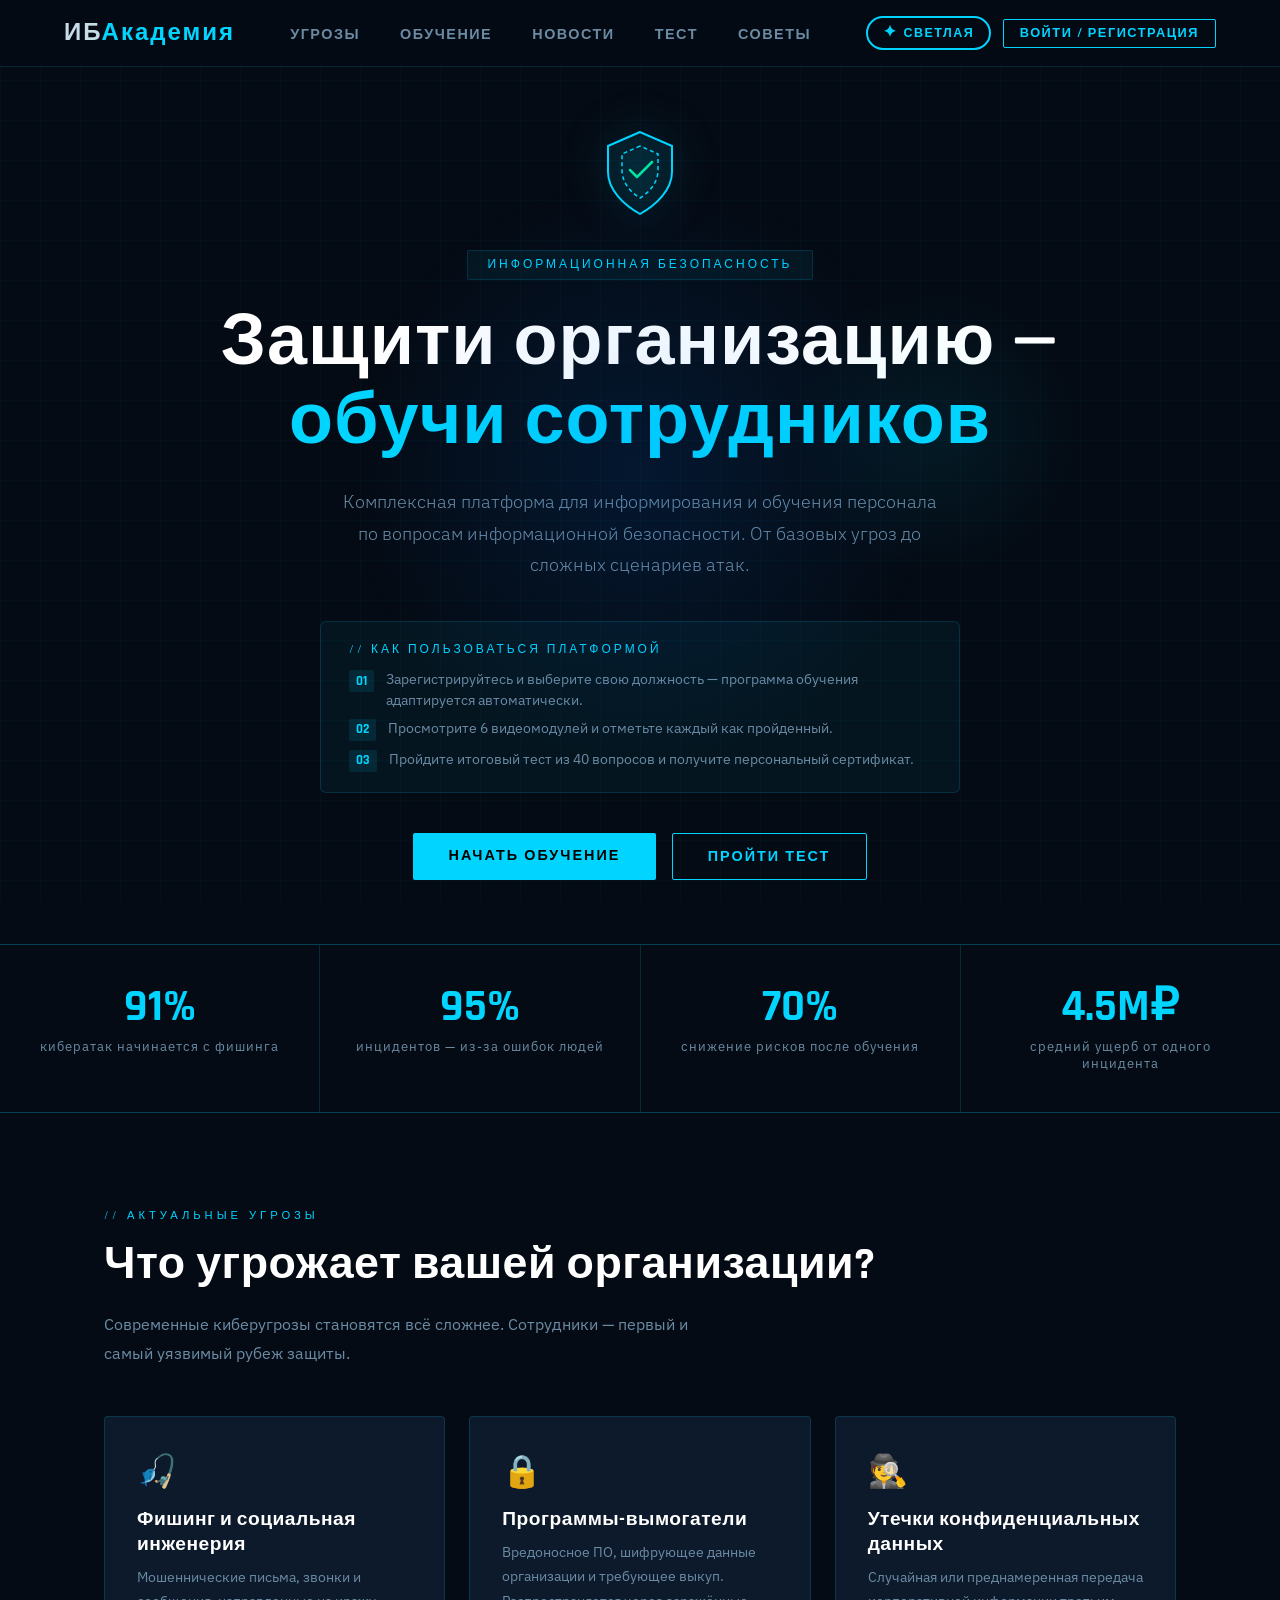
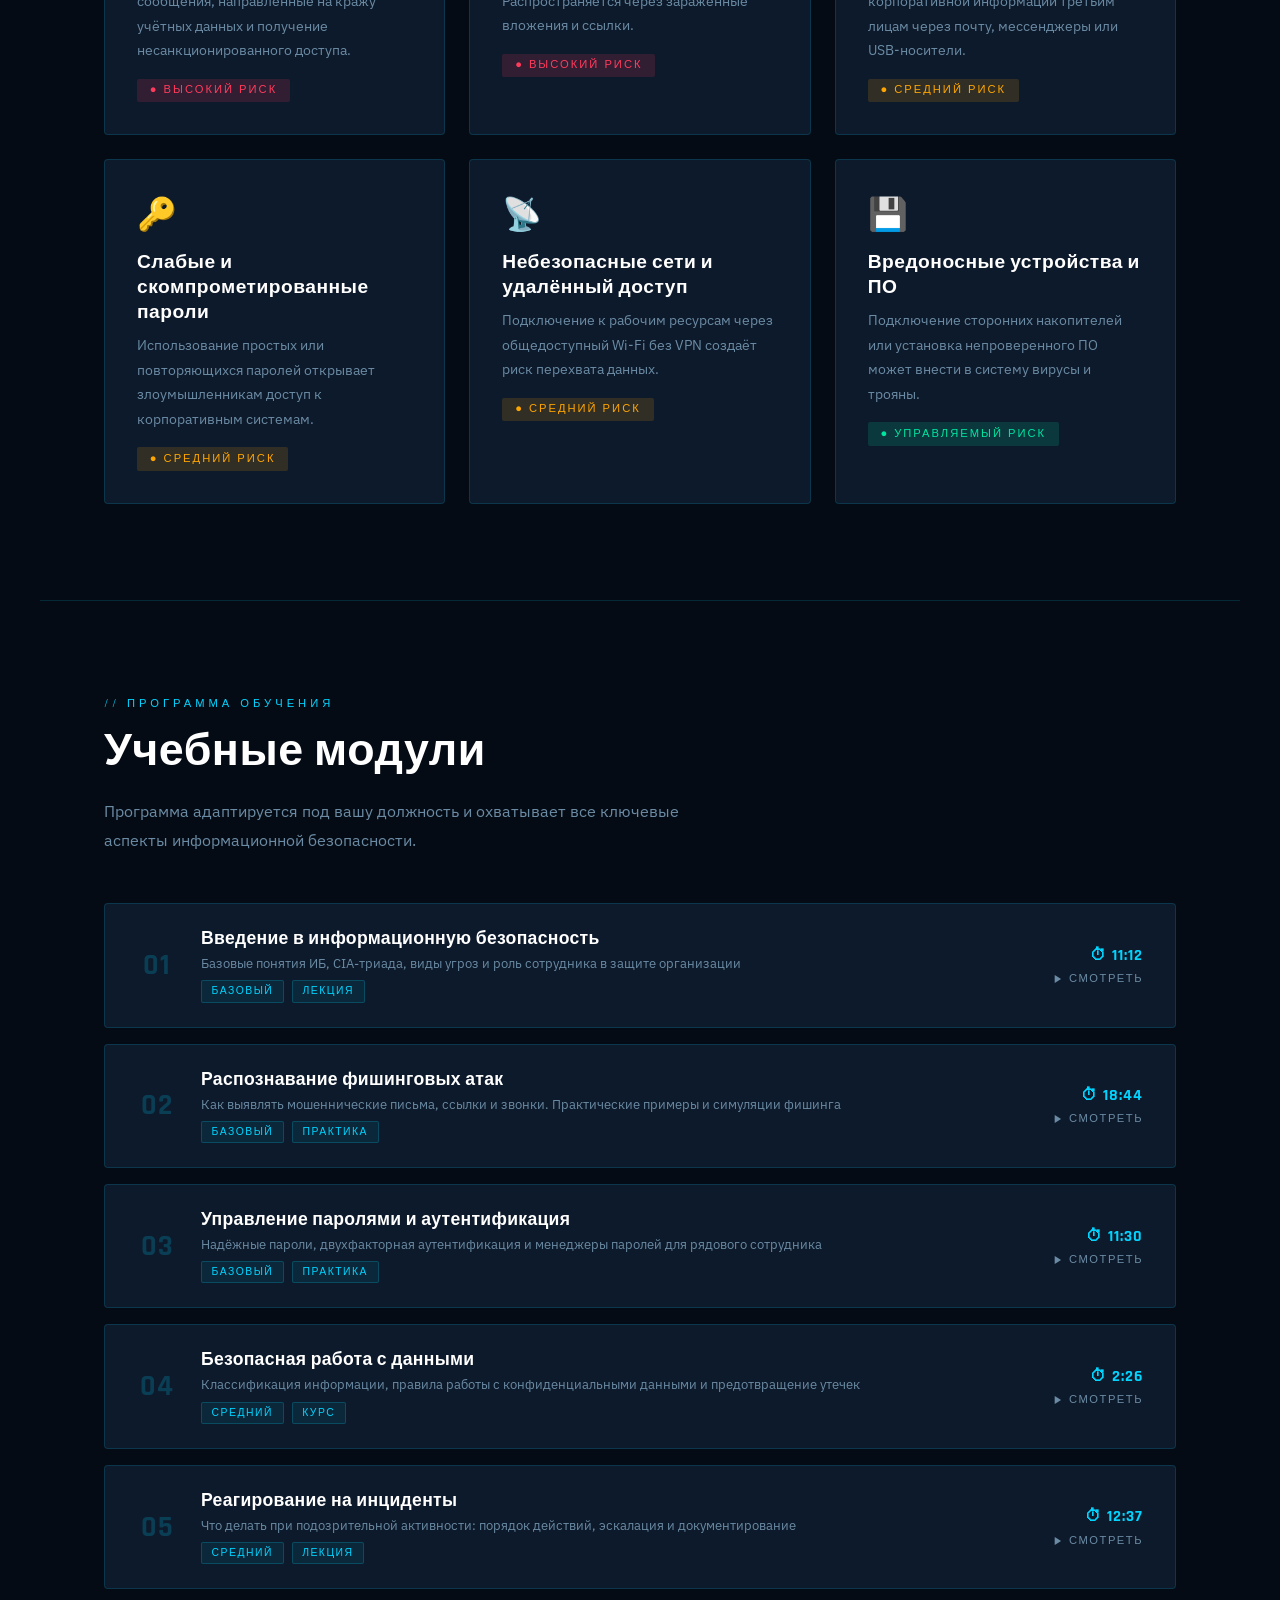
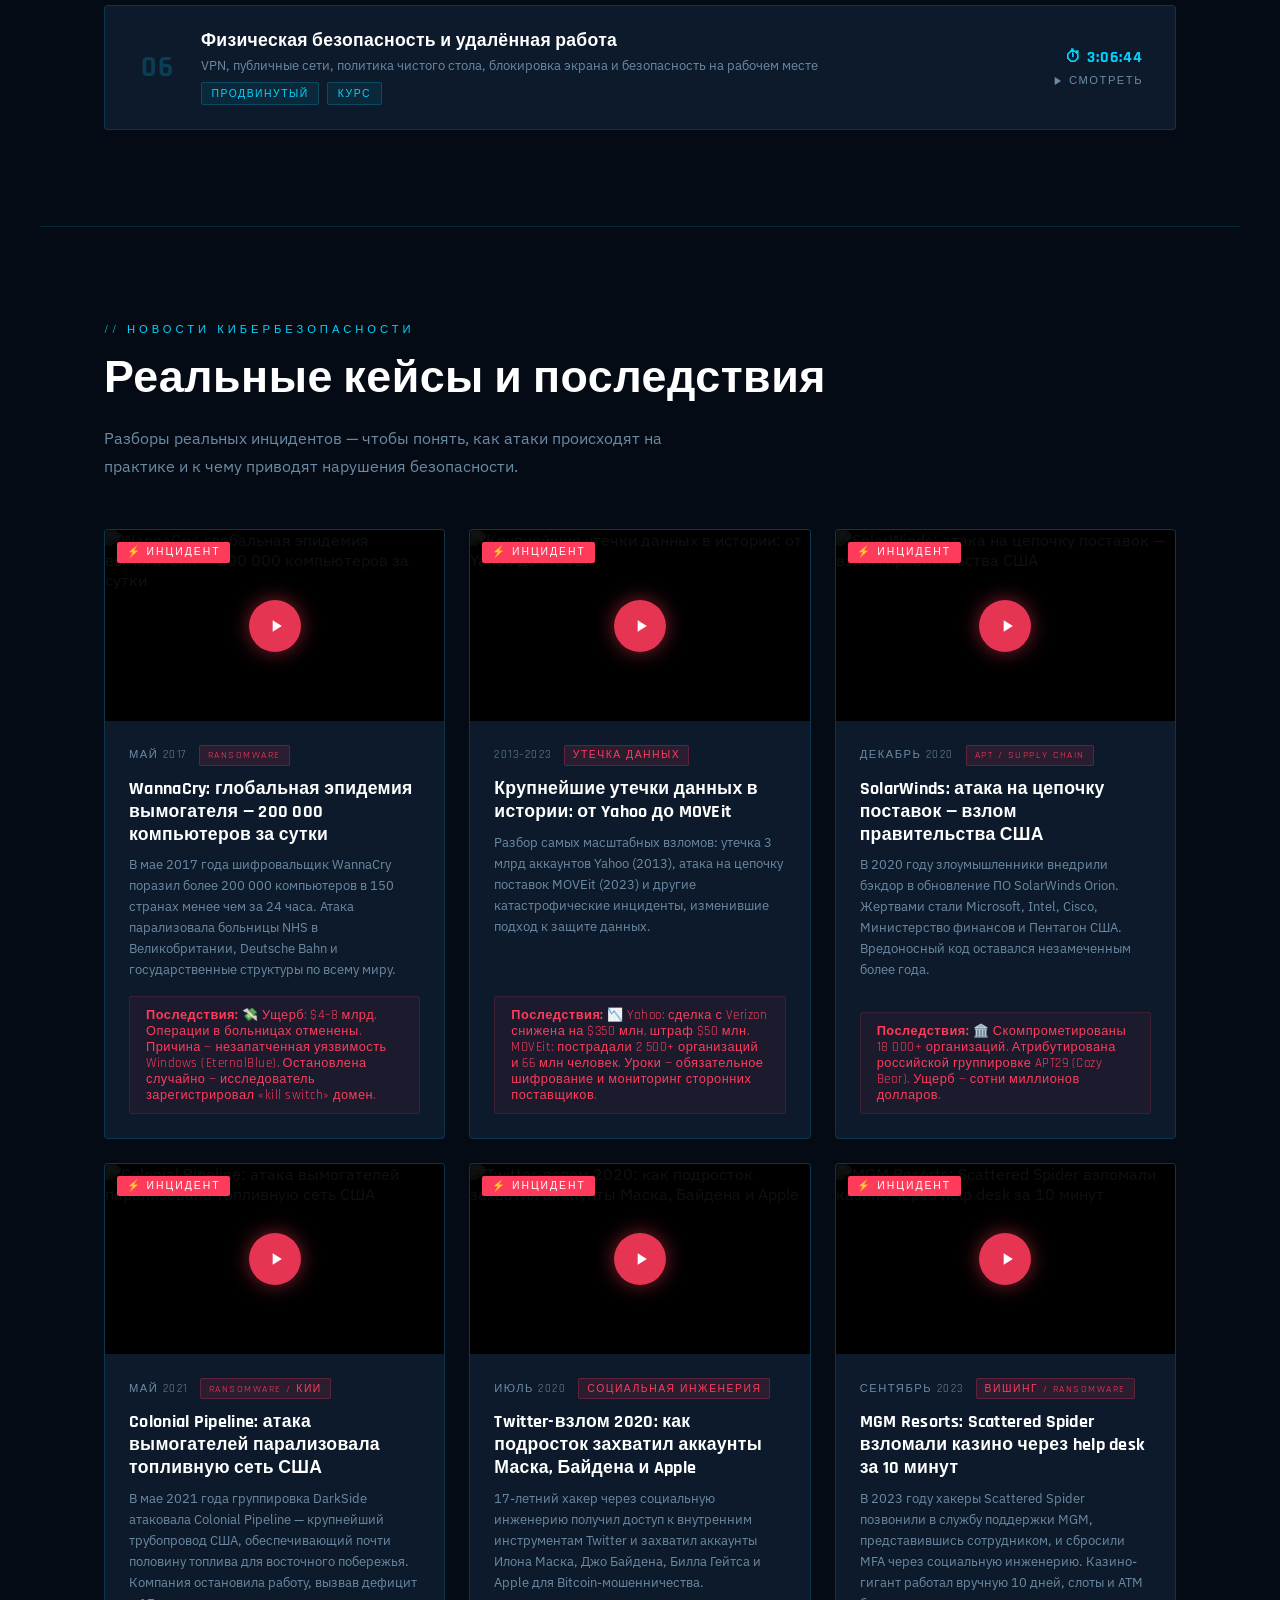
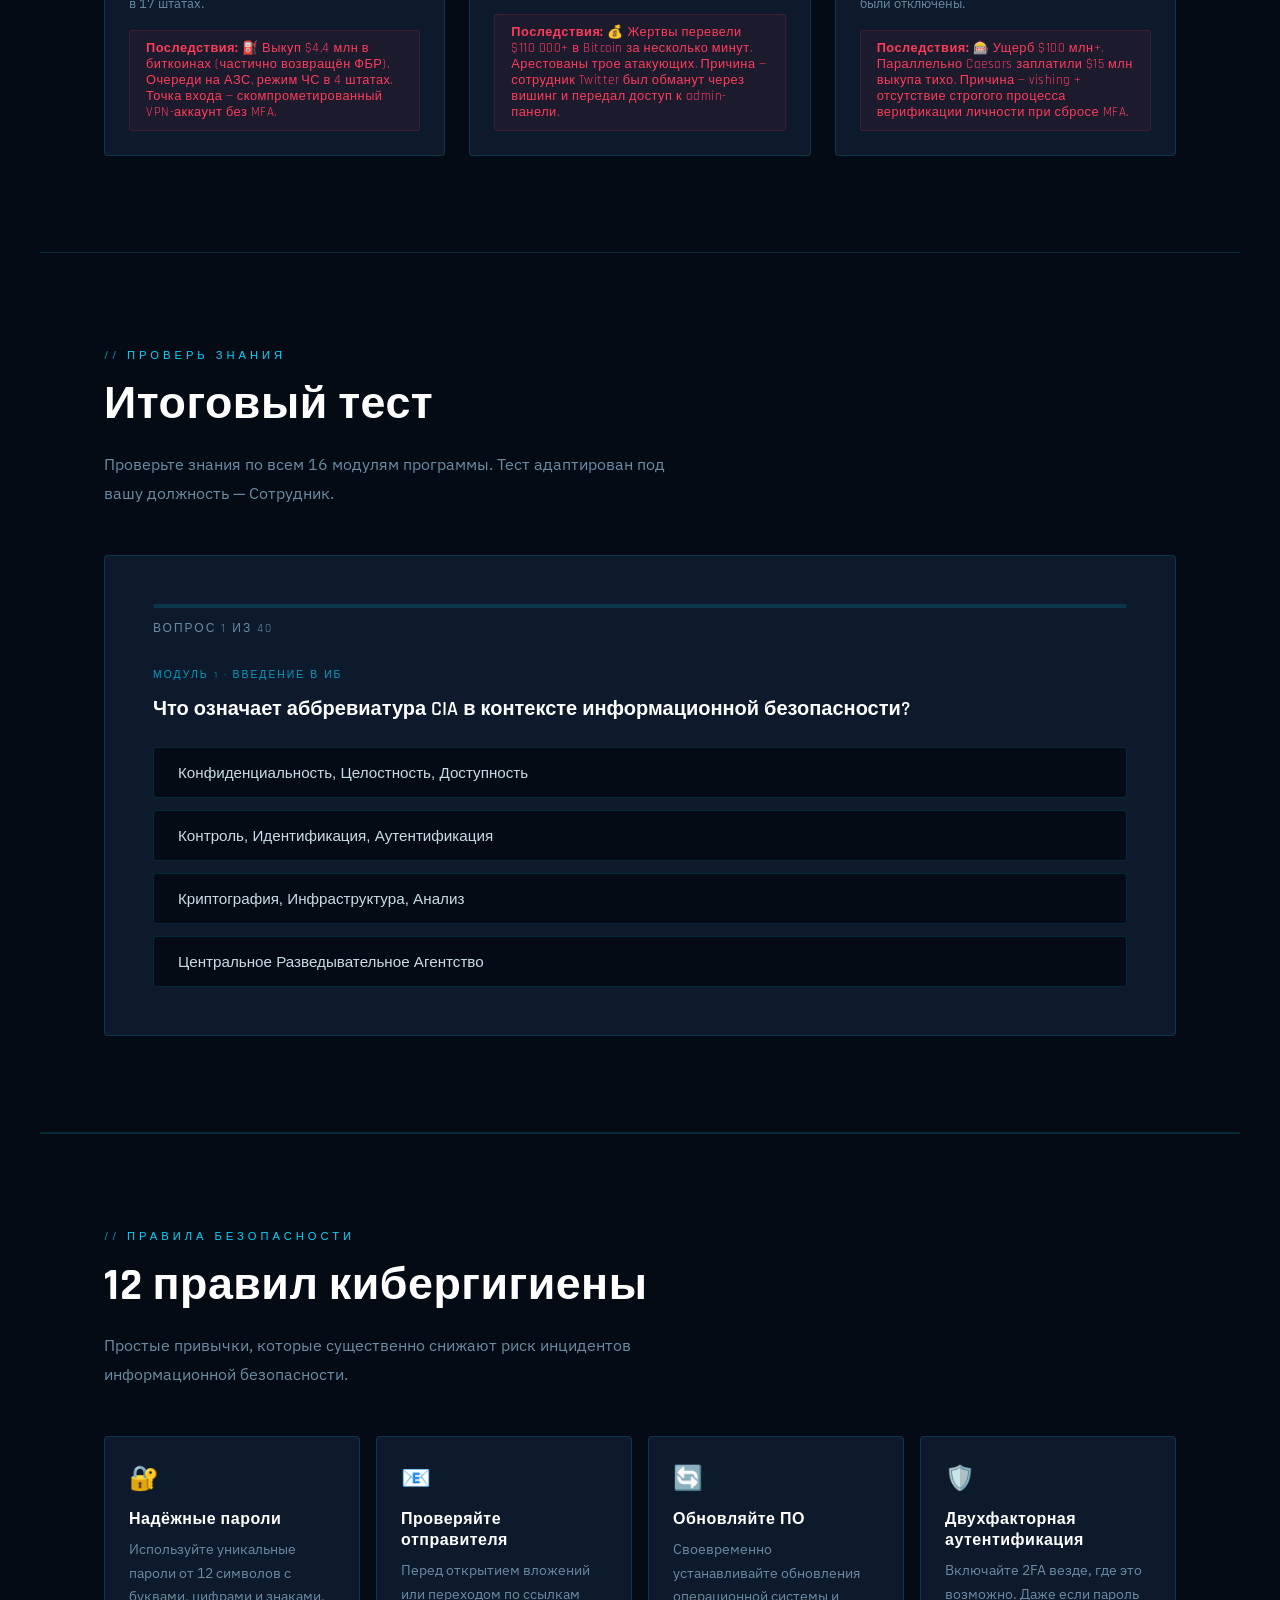
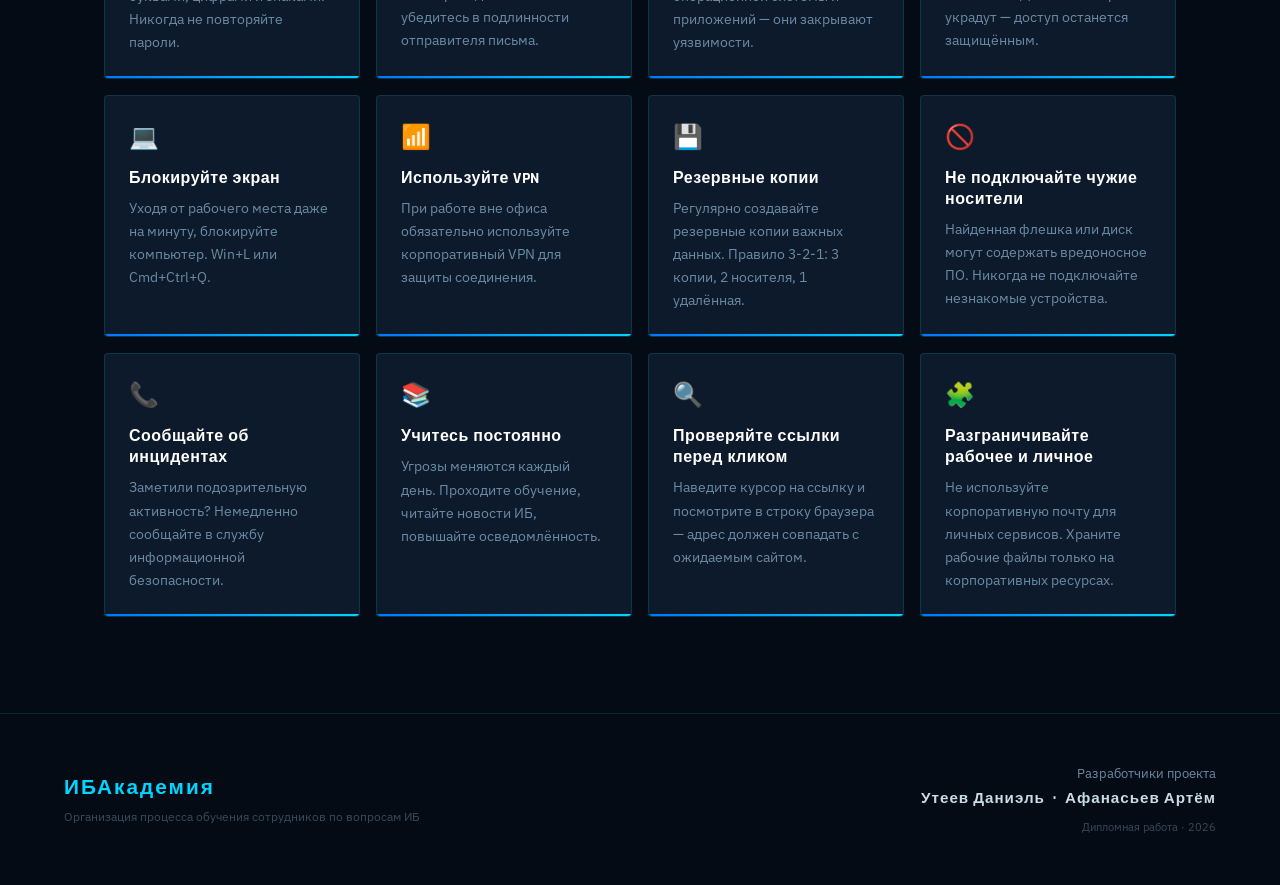
==== index.html @ 2da4146c "4tema.html" ====
<!doctype html>
<html lang="ru">
  <head>
    <meta charset="UTF-8" />
    <meta name="viewport" content="width=device-width, initial-scale=1.0" />
    <meta
      name="description"
      content="ИБ-Академия — платформа для обучения сотрудников информационной безопасности. Курсы, тесты и сертификаты для повышения киберосведомлённости."
    />
    <title>ИБ-Академия — Информационная безопасность для сотрудников</title>
    <link rel="preconnect" href="https://fonts.googleapis.com" />
    <link rel="preconnect" href="https://fonts.gstatic.com" crossorigin />
    <link rel="preconnect" href="https://cdn.jsdelivr.net" crossorigin />
    <link
      rel="preload"
      href="https://cdn.jsdelivr.net/npm/@supabase/supabase-js@2"
      as="script"
      crossorigin="anonymous"
    />
    <link
      href="https://fonts.googleapis.com/css2?family=Rajdhani:wght@400;500;600;700&family=IBM+Plex+Sans:ital,wght@0,300;0,400;0,600;1,300&display=swap"
      rel="stylesheet"
    />
    <link rel="stylesheet" href="styles.css" />
  </head>
  <body>
    <!-- PRINT OVERLAY -->
    <div id="print-certificate-overlay">
      <div class="pco-inner">
        <div class="pco-corner tl"></div>
        <div class="pco-corner tr"></div>
        <div class="pco-corner bl"></div>
        <div class="pco-corner br"></div>
        <span class="pco-shield" id="pco-icon">🛡️</span>
        <div class="pco-org">ИБАкадемия · Информационная безопасность</div>
        <div class="pco-title">СЕРТИФИКАТ</div>
        <div class="pco-level-badge" id="pco-level-badge">Серебряный</div>
        <div class="pco-subtitle">О прохождении курса</div>
        <div class="pco-divider"></div>
        <div class="pco-given">Настоящим подтверждается, что</div>
        <div class="pco-name" id="pco-name">—</div>
        <div class="pco-desc" id="pco-desc">
          успешно прошёл(ла) обучение и итоговый контроль знаний по курсу
        </div>
        <div class="pco-course" id="pco-course">
          «Информационная безопасность для сотрудников»
        </div>
        <div class="pco-desc" style="margin-bottom: 1rem" id="pco-subdesc">
          продемонстрировав уверенное владение основами киберзащиты,<br />методами
          выявления угроз и правилами безопасного поведения в цифровой среде.
        </div>
        <div id="pco-roles-wrap"></div>
        <div class="pco-score-block">
          <div class="pco-score-label">Результат итогового теста</div>
          <div class="pco-score-val" id="pco-score">—</div>
        </div>
        <div class="pco-date" id="pco-date">Дата выдачи: —</div>
        <div class="pco-footer">
          <div>
            <div class="pco-footer-logo">ИБАкадемия</div>
            <div style="font-size: 0.7rem; color: #9ab0c0; margin-top: 0.2rem">
              Дипломная работа · 2026
            </div>
          </div>
          <div style="text-align: center">
            <div style="font-size: 0.7rem; margin-bottom: 0.2rem">
              Разработчики
            </div>
            <div style="font-size: 0.75rem; color: #3a5570; font-weight: 600">
              Утеев Даниэль · Афанасьев Артём
            </div>
          </div>
          <div style="text-align: right">
            <div style="font-size: 0.65rem; color: #9ab0c0">ID сертификата</div>
            <div style="font-size: 0.7rem; color: #3a5570" id="pco-id">—</div>
          </div>
        </div>
      </div>
    </div>

    <!-- MANDATORY AUTH OVERLAY -->
    <!-- PROFILE MODAL -->
    <div id="profileModal">
      <div class="pm-card">
        <div class="pm-header">
          <div class="pm-title">⚙ Личный кабинет</div>
          <button class="pm-close" id="profileModalClose">✕</button>
        </div>
        <div class="pm-body">
          <div class="pm-tabs">
            <button class="pm-tab active" data-tab="info">Профиль</button>
            <button class="pm-tab" data-tab="password">Пароль</button>
            <button class="pm-tab" data-tab="stats">Статистика</button>
          </div>
          <div class="pm-section active" id="pmSectionInfo">
            <div class="pm-group">
              <label class="pm-label">Полное имя</label>
              <input
                class="pm-input"
                type="text"
                id="pmName"
                placeholder="Иван Иванов"
              />
            </div>
            <div class="pm-group">
              <label class="pm-label">Должность</label>
              <select class="pm-select" id="pmRole">
                <option value="employee">Сотрудник</option>
                <option value="manager">Менеджер</option>
                <option value="it">IT-специалист</option>
                <option value="hr">HR</option>
                <option value="admin">Администратор</option>
              </select>
            </div>
            <div class="pm-group">
              <label class="pm-label">Отдел</label>
              <input
                class="pm-input"
                type="text"
                id="pmDept"
                placeholder="Бухгалтерия"
              />
            </div>
            <div class="pm-group">
              <label class="pm-label">Email</label>
              <input
                class="pm-input"
                type="text"
                id="pmEmail"
                disabled
                style="opacity: 0.5; cursor: not-allowed"
              />
            </div>
            <div class="pm-msg" id="pmInfoMsg"></div>
            <button class="pm-btn" id="pmSaveInfoBtn">
              Сохранить изменения
            </button>
          </div>
          <div class="pm-section" id="pmSectionPassword">
            <div class="pm-group">
              <label class="pm-label">Текущий пароль</label>
              <input
                class="pm-input"
                type="password"
                id="pmOldPass"
                placeholder="••••••••"
              />
            </div>
            <div class="pm-group">
              <label class="pm-label">Новый пароль</label>
              <input
                class="pm-input"
                type="password"
                id="pmNewPass"
                placeholder="Минимум 6 символов"
              />
            </div>
            <div class="pm-group">
              <label class="pm-label">Повторите новый пароль</label>
              <input
                class="pm-input"
                type="password"
                id="pmNewPass2"
                placeholder="••••••••"
              />
            </div>
            <div class="pm-msg" id="pmPassMsg"></div>
            <button class="pm-btn" id="pmSavePassBtn">Изменить пароль</button>
          </div>
          <div class="pm-section" id="pmSectionStats">
            <div class="pm-stat-grid">
              <div class="pm-stat-card">
                <div class="pm-stat-val" id="pmStatMods">0/6</div>
                <div class="pm-stat-lbl">Модулей (текущая роль)</div>
              </div>
              <div class="pm-stat-card">
                <div class="pm-stat-val" id="pmStatBest">—</div>
                <div class="pm-stat-lbl">Лучший результат</div>
              </div>
              <div class="pm-stat-card">
                <div class="pm-stat-val" id="pmStatAttempts">0</div>
                <div class="pm-stat-lbl">Попыток теста</div>
              </div>
              <div class="pm-stat-card">
                <div class="pm-stat-val" id="pmStatRole">—</div>
                <div class="pm-stat-lbl">Должность</div>
              </div>
            </div>
            <div class="pm-label" style="margin-top: 0.5rem">
              Статистика по должностям
            </div>
            <div class="pm-roles-grid" id="pmRolesGrid"></div>
            <div class="pm-label" style="margin-top: 0.75rem">
              История тестов
            </div>
            <div class="pm-history-list" id="pmHistoryList"></div>
          </div>
        </div>
      </div>
    </div>
    <div id="mandatoryAuthOverlay" class="hidden">
      <div class="mao-card">
        <div class="mao-inner">
          <div class="mao-logo">
            <svg
              class="mao-logo-icon"
              viewBox="0 0 80 90"
              fill="none"
              xmlns="http://www.w3.org/2000/svg"
            >
              <path
                d="M40 4L8 18V44C8 62 24 77 40 86C56 77 72 62 72 44V18L40 4Z"
                stroke="#00d4ff"
                stroke-width="2"
                fill="rgba(0,212,255,0.05)"
              />
              <path
                d="M40 18L22 26V42C22 54 30 64 40 70C50 64 58 54 58 42V26L40 18Z"
                stroke="#00d4ff"
                stroke-width="1.5"
                stroke-dasharray="4 3"
                fill="rgba(0,212,255,0.03)"
              />
              <path
                d="M30 42L37 49L52 34"
                stroke="#00e5a0"
                stroke-width="2.5"
                stroke-linecap="round"
                stroke-linejoin="round"
              />
            </svg>
            <div class="mao-logo-text">
              <div class="mao-logo-title">ИБАкадемия</div>
              <div class="mao-logo-sub">Информационная безопасность</div>
            </div>
          </div>
          <div class="mao-headline">Добро пожаловать</div>
          <div class="mao-sub">
            Для доступа к курсу необходимо <span>войти в аккаунт</span> или
            пройти быструю регистрацию
          </div>
          <div class="mao-tabs">
            <button class="mao-tab active" id="maoTabLogin">Вход</button>
            <button class="mao-tab" id="maoTabRegister">Регистрация</button>
          </div>
          <!-- LOGIN -->
          <div id="maoFormLogin" class="mao-form">
            <div class="mao-group">
              <label class="mao-label">Email</label>
              <input
                class="mao-input"
                type="email"
                id="maoLoginEmail"
                placeholder="you@company.ru"
              />
            </div>
            <div class="mao-group">
              <label class="mao-label">Пароль</label>
              <input
                class="mao-input"
                type="password"
                id="maoLoginPassword"
                placeholder="••••••••"
              />
            </div>
            <div class="mao-error" id="maoLoginError"></div>
            <button class="mao-btn" id="maoLoginBtn">Войти →</button>
          </div>
          <!-- REGISTER -->
          <div id="maoFormRegister" class="mao-form" style="display: none">
            <div class="mao-group">
              <label class="mao-label">Полное имя</label>
              <input
                class="mao-input"
                type="text"
                id="maoRegName"
                placeholder="Иван Иванов"
              />
            </div>
            <div class="mao-group">
              <label class="mao-label">Email</label>
              <input
                class="mao-input"
                type="email"
                id="maoRegEmail"
                placeholder="you@company.ru"
              />
            </div>
            <div class="mao-row">
              <div class="mao-group">
                <label class="mao-label">Должность</label>
                <select class="mao-select" id="maoRegRole">
                  <option value="employee">Сотрудник</option>
                  <option value="manager">Менеджер</option>
                  <option value="it">IT-специалист</option>
                  <option value="hr">HR</option>
                  <option value="admin">Администратор</option>
                </select>
              </div>
              <div class="mao-group">
                <label class="mao-label">Отдел</label>
                <input
                  class="mao-input"
                  type="text"
                  id="maoRegDept"
                  placeholder="Бухгалтерия"
                />
              </div>
            </div>
            <div class="mao-group">
              <label class="mao-label">Пароль</label>
              <input
                class="mao-input"
                type="password"
                id="maoRegPassword"
                placeholder="Минимум 6 символов"
              />
            </div>
            <div class="mao-error" id="maoRegError"></div>
            <div class="mao-success" id="maoRegSuccess"></div>
            <button class="mao-btn" id="maoRegBtn">Создать аккаунт →</button>
          </div>
          <div class="mao-security-note">
            <span>🔒</span>
            Ваши данные защищены. Доступ открыт только авторизованным
            сотрудникам.
          </div>
        </div>
      </div>
    </div>

    <!-- VIDEO MODAL (FIXED: preview + click-to-play) -->
    <div id="videoModal">
      <div class="video-modal-inner">
        <div class="video-modal-header">
          <div class="video-modal-title" id="videoModalTitle">Видеоурок</div>
          <button class="video-modal-close" id="videoModalClose">✕</button>
        </div>
        <!-- Превью (показывается первым) -->
        <div
          class="video-preview-wrap"
          id="videoPreviewWrap"
          onclick="activateVideoPlayer()"
        >
          <img
            class="video-preview-img"
            id="videoPreviewImg"
            src=""
            alt="Preview"
            loading="lazy"
            decoding="async"
            onerror="this.style.opacity = '0.1'"
          />
          <div class="video-play-center">
            <div class="video-play-circle">
              <svg viewBox="0 0 24 24"><path d="M8 5v14l11-7z" /></svg>
            </div>
            <div class="video-play-label">Нажмите для воспроизведения</div>
          </div>
        </div>
        <!-- Iframe (показывается после клика) -->
        <div class="video-embed-wrap" id="videoEmbedWrap">
          <iframe
            id="videoModalIframe"
            src=""
            allowfullscreen
            allow="autoplay; encrypted-media; picture-in-picture"
          ></iframe>
        </div>
        <div class="video-modal-footer">
          <div class="video-modal-desc" id="videoModalDesc"></div>
          <a
            id="videoFallbackBtn"
            href="#"
            target="_blank"
            rel="noopener"
            style="
              display: none;
              font-family: &quot;Rajdhani&quot;, sans-serif;
              font-weight: 600;
              font-size: 0.8rem;
              letter-spacing: 1.5px;
              text-transform: uppercase;
              padding: 0.5rem 1.2rem;
              border-radius: 2px;
              border: 1px solid var(--danger);
              color: var(--danger);
              text-decoration: none;
              white-space: nowrap;
              transition: all 0.2s;
              flex-shrink: 0;
            "
            onmouseover="this.style.background = 'rgba(255,59,92,0.1)'"
            onmouseout="this.style.background = 'transparent'"
          >
            ▶ Открыть на YouTube
          </a>
        </div>
      </div>
    </div>

    <!-- NAV -->
    <nav>
      <a class="nav-logo" href="#"><span>ИБ</span>Академия</a>
      <ul class="nav-links">
        <li><a href="#threats">Угрозы</a></li>
        <li><a href="#modules">Обучение</a></li>
        <li><a href="#news">Новости</a></li>
        <li><a href="#quiz">Тест</a></li>
        <li><a href="#tips">Советы</a></li>
        <li id="navCertLink">
          <a href="#certificate-section">🏆 Сертификат</a>
        </li>
      </ul>
      <div class="nav-auth-area" style="gap: 0.75rem">
        <button
          class="theme-toggle-btn"
          id="themeToggleBtn"
          onclick="toggleTheme()"
        >
          <span class="tt-icon" id="themeIcon">✦</span>
          <span id="themeLabel">Светлая</span>
        </button>
        <div id="navGuest">
          <button class="btn-nav" id="openModalBtn">Войти / Регистрация</button>
        </div>
        <div id="navUser" style="display: none" class="nav-user-info">
  <button class="btn-nav-profile" id="openProfileBtn">
    <span class="nav-user-name" id="navUserName"></span>
    <span class="nav-role-badge" id="navRoleBadge"></span>
    <span class="nav-profile-icon">⚙</span>
  </button>
          <button class="btn-nav btn-nav-logout" id="logoutBtn">Выйти</button>
        </div>
      </div>
    </nav>

    <!-- HERO -->
    <div class="hero">
      <div class="hero-orb"></div>
      <div class="hero-orb2"></div>
      <div>
        <div class="shield-icon">
          <svg
            viewBox="0 0 80 90"
            fill="none"
            xmlns="http://www.w3.org/2000/svg"
          >
            <path
              d="M40 4L8 18V44C8 62 24 77 40 86C56 77 72 62 72 44V18L40 4Z"
              stroke="#00d4ff"
              stroke-width="2"
              fill="rgba(0,212,255,0.05)"
            />
            <path
              d="M40 18L22 26V42C22 54 30 64 40 70C50 64 58 54 58 42V26L40 18Z"
              stroke="#00d4ff"
              stroke-width="1.5"
              stroke-dasharray="4 3"
              fill="rgba(0,212,255,0.03)"
            />
            <path
              d="M30 42L37 49L52 34"
              stroke="#00e5a0"
              stroke-width="2.5"
              stroke-linecap="round"
              stroke-linejoin="round"
            />
          </svg>
        </div>
        <div class="hero-badge">Информационная безопасность</div>
        <h1>
          Защити организацию —<br /><span class="accent"
            >обучи сотрудников</span
          >
        </h1>
        <p>
          Комплексная платформа для информирования и обучения персонала по
          вопросам информационной безопасности. От базовых угроз до сложных
          сценариев атак.
        </p>
        <div class="hero-instruction">
          <div class="hero-instruction-title" data-i18n="hero.guide.title">
            // Как пользоваться платформой
          </div>
          <div class="hero-instruction-steps">
            <div class="hero-instruction-step">
              <span class="step-num">01</span>
              <span data-i18n="hero.guide.s1"
                >Зарегистрируйтесь и выберите свою должность — программа
                обучения адаптируется автоматически.</span
              >
            </div>
            <div class="hero-instruction-step">
              <span class="step-num">02</span>
              <span data-i18n="hero.guide.s2"
                >Просмотрите 6 видеомодулей и отметьте каждый как
                пройденный.</span
              >
            </div>
            <div class="hero-instruction-step">
              <span class="step-num">03</span>
              <span data-i18n="hero.guide.s3"
                >Пройдите итоговый тест из 40 вопросов и получите персональный
                сертификат.</span
              >
            </div>
          </div>
        </div>
        <div class="btn-group">
          <a class="btn btn-primary" href="#modules" data-i18n="hero.start"
            >Начать обучение</a
          >
          <a class="btn btn-outline" href="#quiz" data-i18n="hero.quiz"
            >Пройти тест</a
          >
        </div>
      </div>
    </div>

    <!-- STATS -->
    <div class="stats">
      <div class="stat fade-in">
        <span class="stat-num">91%</span>
        <div class="stat-label">кибератак начинается с фишинга</div>
      </div>
      <div class="stat fade-in">
        <span class="stat-num">95%</span>
        <div class="stat-label">инцидентов — из-за ошибок людей</div>
      </div>
      <div class="stat fade-in">
        <span class="stat-num">70%</span>
        <div class="stat-label">снижение рисков после обучения</div>
      </div>
      <div class="stat fade-in">
        <span class="stat-num">4.5M₽</span>
        <div class="stat-label">средний ущерб от одного инцидента</div>
      </div>
    </div>

    <!-- THREATS -->
    <section id="threats">
      <div class="section-label">// Актуальные угрозы</div>
      <h2>Что угрожает вашей организации?</h2>
      <p class="section-desc">
        Современные киберугрозы становятся всё сложнее. Сотрудники — первый и
        самый уязвимый рубеж защиты.
      </p>
      <div class="threats-grid">
        <div class="threat-card fade-in">
          <span class="threat-icon">🎣</span>
          <h3>Фишинг и социальная инженерия</h3>
          <p>
            Мошеннические письма, звонки и сообщения, направленные на кражу
            учётных данных и получение несанкционированного доступа.
          </p>
          <span class="threat-level level-high">● Высокий риск</span>
        </div>
        <div class="threat-card fade-in">
          <span class="threat-icon">🔒</span>
          <h3>Программы-вымогатели</h3>
          <p>
            Вредоносное ПО, шифрующее данные организации и требующее выкуп.
            Распространяется через заражённые вложения и ссылки.
          </p>
          <span class="threat-level level-high">● Высокий риск</span>
        </div>
        <div class="threat-card fade-in">
          <span class="threat-icon">🕵️</span>
          <h3>Утечки конфиденциальных данных</h3>
          <p>
            Случайная или преднамеренная передача корпоративной информации
            третьим лицам через почту, мессенджеры или USB-носители.
          </p>
          <span class="threat-level level-med">● Средний риск</span>
        </div>
        <div class="threat-card fade-in">
          <span class="threat-icon">🔑</span>
          <h3>Слабые и скомпрометированные пароли</h3>
          <p>
            Использование простых или повторяющихся паролей открывает
            злоумышленникам доступ к корпоративным системам.
          </p>
          <span class="threat-level level-med">● Средний риск</span>
        </div>
        <div class="threat-card fade-in">
          <span class="threat-icon">📡</span>
          <h3>Небезопасные сети и удалённый доступ</h3>
          <p>
            Подключение к рабочим ресурсам через общедоступный Wi-Fi без VPN
            создаёт риск перехвата данных.
          </p>
          <span class="threat-level level-med">● Средний риск</span>
        </div>
        <div class="threat-card fade-in">
          <span class="threat-icon">💾</span>
          <h3>Вредоносные устройства и ПО</h3>
          <p>
            Подключение сторонних накопителей или установка непроверенного ПО
            может внести в систему вирусы и трояны.
          </p>
          <span class="threat-level level-low">● Управляемый риск</span>
        </div>
      </div>
    </section>

    <div class="section-divider"></div>

    <!-- MODULES -->
    <section id="modules">
      <div class="section-label">// Программа обучения</div>
      <h2>Учебные модули</h2>
      <p class="section-desc">
        Программа адаптируется под вашу должность и охватывает все ключевые
        аспекты информационной безопасности.
      </p>
      <div class="role-info-banner" id="roleInfoBanner" style="display: none">
        <div class="rib-icon">🎯</div>
        <div class="rib-text">
          Программа адаптирована для: <strong id="roleInfoText">—</strong
          ><br />Модули и тест подобраны с учётом вашей роли в организации.
        </div>
      </div>
      <div class="user-progress-bar" id="userProgressBar">
        <div class="upb-label">
          Прогресс обучения — <span id="progressRoleLabel">Сотрудник</span>
          <span id="progressCount">0 / 6 модулей</span>
        </div>
        <div class="upb-track">
          <div class="upb-fill" id="progressFill" style="width: 0%"></div>
        </div>
        <button
          class="upb-details-btn"
          id="upbDetailsBtn"
          onclick="toggleProgressDetails()"
        >
          ▼ Подробнее по всем должностям
        </button>
        <div class="upb-details-panel" id="upbDetailsPanel"></div>
      </div>
      <div class="modules-list" id="modulesList"></div>
    </section>

    <div class="section-divider"></div>

    <!-- NEWS -->
    <section id="news">
      <div class="section-label">// Новости кибербезопасности</div>
      <h2>Реальные кейсы и последствия</h2>
      <p class="section-desc">
        Разборы реальных инцидентов — чтобы понять, как атаки происходят на
        практике и к чему приводят нарушения безопасности.
      </p>
      <div class="news-grid" id="newsGrid"></div>
    </section>

    <div class="section-divider"></div>

    <!-- QUIZ -->
    <section id="quiz">
      <div class="section-label">// Проверь знания</div>
      <h2>Итоговый тест</h2>
      <p class="section-desc" id="quizDesc">
        Проверьте знания по всем модулям. Тест адаптирован под вашу должность.
      </p>
      <div class="quiz-wrapper fade-in">
        <div class="quiz-progress-bar-wrap">
          <div class="quiz-progress-bar" id="quizProgressBar"></div>
        </div>
        <div class="quiz-progress-label" id="quizProgressLabel">
          Вопрос 1 из 40
        </div>
        <div id="quizBody"></div>
        <div class="quiz-nav" id="quizNav" style="display: none">
          <span></span>
          <button class="btn btn-outline" id="quizNext">Следующий →</button>
        </div>
        <div id="quizResult" style="display: none">
          <div class="quiz-perfect-banner" id="quizPerfectBanner">
            <span class="pb-icon">🌟</span>
            <div class="pb-title">Идеальный результат! Поздравляем!</div>
            <div class="pb-desc" id="quizPerfectDesc">
              Вы ответили верно на все вопросы — 100% правильных ответов.
            </div>
          </div>
          <div class="quiz-history-panel" id="quizHistoryPanel">
            <div class="qhp-card">
              <div class="qhp-label">Предыдущая попытка</div>
              <div class="qhp-score prev" id="qhpPrev">—</div>
              <div class="qhp-sub" id="qhpPrevSub"></div>
            </div>
            <div class="qhp-card">
              <div class="qhp-label">Текущий результат</div>
              <div class="qhp-score current" id="qhpCurrent">—</div>
              <div class="qhp-sub" id="qhpCurrentSub"></div>
            </div>
            <div class="qhp-card">
              <div class="qhp-label">Лучший результат</div>
              <div class="qhp-score best" id="qhpBest">—</div>
              <div class="qhp-sub" id="qhpBestSub"></div>
            </div>
          </div>
          <div class="quiz-result-score" id="quizScoreDisplay"></div>
          <div class="quiz-result-label" id="quizResultLabel"></div>
          <div class="quiz-result-breakdown" id="quizBreakdown"></div>
          <button
            class="btn btn-primary"
            id="restartQuizBtn"
            style="margin-top: 2rem"
          >
            Пройти заново
          </button>
        </div>
      </div>
    </section>

    <div class="section-divider"></div>

    <!-- CERTIFICATE -->
    <section id="certificate-section">
      <div class="section-label">// Сертификат</div>
      <h2>Ваш сертификат</h2>
      <p class="section-desc">
        Выдаётся при прохождении всех 6 модулей и результате теста не ниже 65%.
      </p>
      <div class="certificate-box fade-in">
        <span class="cert-icon">🏆</span>
        <div class="cert-title">Сертификат о прохождении</div>
        <div class="cert-name" id="certName">—</div>
        <div class="cert-desc">
          успешно прошёл(ла) курс<br /><strong style="color: var(--text)"
            >«Информационная безопасность для сотрудников»</strong
          ><br />и продемонстрировал(а) знание основ киберзащиты
        </div>
        <div class="cert-score" id="certScore"></div>
        <div class="cert-date" id="certDate"></div>
        <button class="cert-print-btn" id="certPrintBtn">
          🖨 Распечатать сертификат
        </button>
      </div>
    </section>

    <div class="section-divider"></div>

    <!-- TIPS -->
    <section id="tips">
      <div class="section-label">// Правила безопасности</div>
      <h2>12 правил кибергигиены</h2>
      <p class="section-desc">
        Простые привычки, которые существенно снижают риск инцидентов
        информационной безопасности.
      </p>
      <div class="tips-grid">
        <div class="tip-card fade-in">
          <span class="tip-icon">🔐</span>
          <h3>Надёжные пароли</h3>
          <p>
            Используйте уникальные пароли от 12 символов с буквами, цифрами и
            знаками. Никогда не повторяйте пароли.
          </p>
        </div>
        <div class="tip-card fade-in">
          <span class="tip-icon">📧</span>
          <h3>Проверяйте отправителя</h3>
          <p>
            Перед открытием вложений или переходом по ссылкам убедитесь в
            подлинности отправителя письма.
          </p>
        </div>
        <div class="tip-card fade-in">
          <span class="tip-icon">🔄</span>
          <h3>Обновляйте ПО</h3>
          <p>
            Своевременно устанавливайте обновления операционной системы и
            приложений — они закрывают уязвимости.
          </p>
        </div>
        <div class="tip-card fade-in">
          <span class="tip-icon">🛡️</span>
          <h3>Двухфакторная аутентификация</h3>
          <p>
            Включайте 2FA везде, где это возможно. Даже если пароль украдут —
            доступ останется защищённым.
          </p>
        </div>
        <div class="tip-card fade-in">
          <span class="tip-icon">💻</span>
          <h3>Блокируйте экран</h3>
          <p>
            Уходя от рабочего места даже на минуту, блокируйте компьютер. Win+L
            или Cmd+Ctrl+Q.
          </p>
        </div>
        <div class="tip-card fade-in">
          <span class="tip-icon">📶</span>
          <h3>Используйте VPN</h3>
          <p>
            При работе вне офиса обязательно используйте корпоративный VPN для
            защиты соединения.
          </p>
        </div>
        <div class="tip-card fade-in">
          <span class="tip-icon">💾</span>
          <h3>Резервные копии</h3>
          <p>
            Регулярно создавайте резервные копии важных данных. Правило 3-2-1: 3
            копии, 2 носителя, 1 удалённая.
          </p>
        </div>
        <div class="tip-card fade-in">
          <span class="tip-icon">🚫</span>
          <h3>Не подключайте чужие носители</h3>
          <p>
            Найденная флешка или диск могут содержать вредоносное ПО. Никогда не
            подключайте незнакомые устройства.
          </p>
        </div>
        <div class="tip-card fade-in">
          <span class="tip-icon">📞</span>
          <h3>Сообщайте об инцидентах</h3>
          <p>
            Заметили подозрительную активность? Немедленно сообщайте в службу
            информационной безопасности.
          </p>
        </div>
        <div class="tip-card fade-in">
          <span class="tip-icon">📚</span>
          <h3>Учитесь постоянно</h3>
          <p>
            Угрозы меняются каждый день. Проходите обучение, читайте новости ИБ,
            повышайте осведомлённость.
          </p>
        </div>
        <div class="tip-card fade-in">
          <span class="tip-icon">🔍</span>
          <h3>Проверяйте ссылки перед кликом</h3>
          <p>
            Наведите курсор на ссылку и посмотрите в строку браузера — адрес
            должен совпадать с ожидаемым сайтом.
          </p>
        </div>
        <div class="tip-card fade-in">
          <span class="tip-icon">🧩</span>
          <h3>Разграничивайте рабочее и личное</h3>
          <p>
            Не используйте корпоративную почту для личных сервисов. Храните
            рабочие файлы только на корпоративных ресурсах.
          </p>
        </div>
      </div>
    </section>

    <footer>
      <div>
        <div class="footer-logo">ИБАкадемия</div>
        <div class="footer-copy" style="margin-top: 0.5rem">
          Организация процесса обучения сотрудников по вопросам ИБ
        </div>
      </div>
      <div class="footer-credits">
        <div>Разработчики проекта</div>
        <strong>Утеев Даниэль &nbsp;·&nbsp; Афанасьев Артём</strong>
        <div style="margin-top: 0.3rem; opacity: 0.5; font-size: 0.7rem">
          Дипломная работа · 2026
        </div>
      </div>
    </footer>

    <script
      src="https://cdn.jsdelivr.net/npm/@supabase/supabase-js@2"
      defer
    ></script>
    <script src="script.js" defer></script>
  </body>
</html>
---- styles.css ----
:root {
  --bg: #050b14;
  --surface: #0d1a2b;
  --surface2: #112236;
  --accent: #00d4ff;
  --accent2: #0077ff;
  --danger: #ff3b5c;
  --success: #00e5a0;
  --text: #c8dce8;
  --text-dim: #6b8ba4;
  --border: rgba(0, 212, 255, 0.15);
  --glow: 0 0 30px rgba(0, 212, 255, 0.2);
}

body.light {
  --bg: #f0f4f8;
  --surface: #ffffff;
  --surface2: #e8eef5;
  --accent: #0044aa;
  --accent2: #003388;
  --danger: #cc1133;
  --success: #007a50;
  --text: #0d1a2b;
  --text-dim: #3a5570;
  --border: rgba(0, 60, 160, 0.3);
  --glow: 0 0 30px rgba(0, 60, 160, 0.15);
}

body.light::before {
  background-image:
    linear-gradient(rgba(0, 60, 160, 0.07) 1px, transparent 1px),
    linear-gradient(90deg, rgba(0, 60, 160, 0.07) 1px, transparent 1px);
}

body.light nav {
  background: rgba(240, 244, 248, 0.95);
  border-bottom: 2.5px solid rgba(0, 60, 160, 0.25);
}

body.light h1,
body.light h2,
body.light h3,
body.light .mao-headline,
body.light .pm-title,
body.light .video-modal-title,
body.light .news-title,
body.light .quiz-question,
body.light .cert-name,
body.light .module-info h3,
body.light .threat-card h3,
body.light .tip-card h3 {
  color: #0d1a2b;
}

body.light .hero-orb {
  background: radial-gradient(
    circle,
    rgba(0, 60, 160, 0.1) 0%,
    transparent 70%
  );
}

/* Карточки и контейнеры — толстые границы */
body.light .quiz-wrapper {
  border: 2.5px solid rgba(0, 60, 160, 0.25);
  box-shadow: 0 2px 16px rgba(0, 0, 0, 0.08);
}

body.light .threat-card {
  border: 2px solid rgba(0, 60, 160, 0.2);
  box-shadow: 0 2px 12px rgba(0, 0, 0, 0.06);
}

body.light .threat-card:hover {
  border-color: rgba(0, 60, 160, 0.45);
  box-shadow: 0 4px 20px rgba(0, 60, 160, 0.12);
}

body.light .module-row {
  border: 2px solid rgba(0, 60, 160, 0.2);
  box-shadow: 0 2px 10px rgba(0, 0, 0, 0.05);
}

body.light .module-row:hover {
  border-color: rgba(0, 60, 160, 0.45);
  box-shadow: 0 4px 24px rgba(0, 60, 160, 0.12);
}

body.light .news-card {
  border: 2px solid rgba(0, 60, 160, 0.18);
  box-shadow: 0 2px 12px rgba(0, 0, 0, 0.06);
}

body.light .news-card:hover {
  border-color: rgba(200, 0, 40, 0.4);
  box-shadow: 0 4px 24px rgba(200, 0, 40, 0.1);
}

body.light .tip-card {
  border: 2px solid rgba(0, 60, 160, 0.18);
  box-shadow: 0 2px 10px rgba(0, 0, 0, 0.05);
}

body.light .certificate-box {
  border: 2.5px solid rgba(0, 60, 160, 0.3);
  box-shadow: 0 2px 16px rgba(0, 0, 0, 0.08);
}

body.light .user-progress-bar {
  border: 2px solid rgba(0, 60, 160, 0.22);
  box-shadow: 0 2px 10px rgba(0, 0, 0, 0.05);
}

body.light .role-info-banner {
  border: 2px solid rgba(0, 60, 160, 0.25);
  background: rgba(0, 60, 160, 0.05);
}

body.light .video-modal-inner {
  border: 2.5px solid rgba(0, 60, 160, 0.25);
}

/* Кнопки — толще рамки */
body.light .btn-nav {
  border: 2.5px solid var(--accent);
  font-weight: 700;
  color: var(--accent);
}

body.light .btn-nav-logout {
  border: 2.5px solid var(--text-dim);
  color: var(--text-dim);
}

body.light .btn-nav-logout:hover {
  border: 2.5px solid var(--danger);
  color: var(--danger);
}

body.light .btn-nav-profile {
  border: 2.5px solid rgba(0, 60, 160, 0.3);
  color: var(--text);
}

body.light .btn-nav-profile:hover {
  border: 2.5px solid var(--accent);
  color: var(--accent);
}

body.light .btn {
  border-width: 2.5px;
  font-weight: 700;
}

body.light .btn-outline {
  border: 2.5px solid var(--accent);
  color: var(--accent);
}

body.light .module-play {
  color: var(--text-dim);
}

body.light .module-complete-btn {
  border: 2px solid var(--text-dim);
  color: var(--text-dim);
}

body.light .module-complete-btn:hover:not(:disabled):not(.done) {
  border: 2.5px solid var(--success);
  color: var(--success);
}

body.light .module-complete-btn.done {
  border: 2.5px solid var(--success);
  color: var(--success);
}

body.light .upb-details-btn {
  border: 2px solid rgba(0, 60, 160, 0.25);
  color: var(--text-dim);
}

body.light .upb-details-btn:hover {
  border: 2.5px solid var(--accent);
  color: var(--accent);
}

body.light .cert-print-btn {
  border: 2.5px solid var(--accent);
  color: var(--accent);
}

/* Инпуты */
body.light .quiz-option {
  background: #f4f8ff;
  border: 2px solid rgba(0, 60, 160, 0.2);
  color: #0d1a2b;
}

body.light .quiz-option:hover:not(:disabled) {
  border: 2.5px solid var(--accent);
  background: #eaf0ff;
  color: #0d1a2b;
}

body.light .pm-input,
body.light .pm-select,
body.light .mao-input,
body.light .mao-select {
  background: #f4f8ff;
  border: 2px solid rgba(0, 60, 160, 0.25);
  color: #0d1a2b;
}

body.light .pm-input:focus,
body.light .pm-select:focus,
body.light .mao-input:focus,
body.light .mao-select:focus {
  border: 2.5px solid var(--accent);
  box-shadow: 0 0 0 3px rgba(0, 60, 160, 0.1);
}

body.light .mao-select option,
body.light .pm-select option {
  background: #ffffff;
  color: #0d1a2b;
}

/* Модальные окна */
body.light .pm-card,
body.light .mao-card {
  background: linear-gradient(135deg, #ffffff 0%, #f4f8fd 100%);
  border: 2.5px solid rgba(0, 60, 160, 0.22);
}

body.light .pm-tab.active,
body.light .mao-tab.active {
  color: var(--accent);
  border-bottom-color: var(--accent);
}

body.light .pm-tabs,
body.light .mao-tabs {
  border-bottom: 2px solid rgba(0, 60, 160, 0.2);
}

body.light #mandatoryAuthOverlay {
  background: rgba(210, 225, 240, 0.97);
}

/* Карточки статистики */
body.light .qhp-card,
body.light .breakdown-item,
body.light .pm-stat-card,
body.light .pm-history-item,
body.light .pm-role-stat-row {
  background: #f0f4f8;
  border: 2px solid rgba(0, 60, 160, 0.18);
}

body.light .pm-role-track,
body.light .upb-track,
body.light .upb-role-track,
body.light .quiz-progress-bar-wrap {
  background: rgba(0, 60, 160, 0.12);
}

/* Текст который был белым */
body.light .stat-num {
  color: var(--accent);
}

body.light .module-num {
  color: rgba(0, 60, 160, 0.25);
}

body.light .module-tag {
  background: rgba(0, 60, 160, 0.08);
  border: 1.5px solid rgba(0, 60, 160, 0.2);
  color: var(--accent);
}

body.light .hero-badge {
  color: var(--accent);
  border: 1.5px solid rgba(0, 60, 160, 0.25);
  background: rgba(0, 60, 160, 0.05);
}

body.light .section-label {
  color: var(--accent);
}

body.light .nav-logo {
  color: var(--accent);
}

body.light .nav-logo span {
  color: var(--text);
}

body.light .nav-links a {
  color: var(--text-dim);
}

body.light .nav-links a:hover {
  color: var(--accent);
}

body.light .footer-logo {
  color: var(--accent);
}

body.light footer {
  background: #e8eef5;
  border-top: 2px solid rgba(0, 60, 160, 0.15);
}

body.light .stat {
  background: #f0f4f8;
}

body.light .section-divider {
  background: rgba(0, 60, 160, 0.15);
}

body.light .mao-logo-title {
  color: var(--accent);
}

body.light .quiz-module-tag {
  color: var(--accent);
}

body.light .quiz-progress-label {
  color: var(--text-dim);
}

body.light .module-duration {
  color: var(--accent);
}

body.light .news-date {
  color: var(--text-dim);
}

body.light .pco-inner {
  border: 3px double #003388;
}

body.light .pco-org,
body.light .pco-footer-logo {
  color: #003388;
}

body.light .theme-toggle-btn {
  border: 2.5px solid var(--accent);
  color: var(--accent);
  background: rgba(0, 60, 160, 0.05);
}

body.light .theme-toggle-btn:hover {
  background: rgba(0, 60, 160, 0.12);
  box-shadow: 0 0 16px rgba(0, 60, 160, 0.15);
}

* {
  margin: 0;
  padding: 0;
  box-sizing: border-box;
}
html {
  scroll-behavior: smooth;
}

body {
  font-family: "IBM Plex Sans", sans-serif;
  background: var(--bg);
  color: var(--text);
  overflow-x: hidden;
}

body::before {
  content: "";
  position: fixed;
  inset: 0;
  background-image:
    linear-gradient(rgba(0, 212, 255, 0.03) 1px, transparent 1px),
    linear-gradient(90deg, rgba(0, 212, 255, 0.03) 1px, transparent 1px);
  background-size: 40px 40px;
  pointer-events: none;
  z-index: 0;
}

@media print {
  body > *:not(#print-certificate-overlay) {
    display: none !important;
  }
  #print-certificate-overlay {
    display: flex !important;
    position: fixed !important;
    inset: 0 !important;
    background: #fff !important;
    z-index: 99999 !important;
    align-items: center !important;
    justify-content: center !important;
    padding: 0 !important;
    margin: 0 !important;
  }
  #print-certificate-overlay .pco-inner {
    width: 210mm;
    min-height: 148mm;
    padding: 18mm 22mm;
    background: #fff;
    display: flex;
    flex-direction: column;
    align-items: center;
    justify-content: center;
    position: relative;
  }
  body::before {
    display: none !important;
  }
}

#print-certificate-overlay {
  display: none;
}

.pco-inner {
  width: 100%;
  max-width: 800px;
  padding: 3rem 4rem;
  background: #fff;
  text-align: center;
  position: relative;
  border: 3px double #00d4ff;
}
.pco-corner {
  position: absolute;
  width: 32px;
  height: 32px;
  border-color: #0077ff;
  border-style: solid;
}
.pco-corner.tl {
  top: 10px;
  left: 10px;
  border-width: 2px 0 0 2px;
}
.pco-corner.tr {
  top: 10px;
  right: 10px;
  border-width: 2px 2px 0 0;
}
.pco-corner.bl {
  bottom: 10px;
  left: 10px;
  border-width: 0 0 2px 2px;
}
.pco-corner.br {
  bottom: 10px;
  right: 10px;
  border-width: 0 2px 2px 0;
}
.pco-org {
  font-family: "Rajdhani", sans-serif;
  font-size: 0.75rem;
  letter-spacing: 4px;
  text-transform: uppercase;
  color: #0077ff;
  margin-bottom: 0.5rem;
}
.pco-title {
  font-family: "Rajdhani", sans-serif;
  font-size: 2rem;
  font-weight: 700;
  letter-spacing: 2px;
  color: #05111f;
  margin-bottom: 0.3rem;
}
.pco-subtitle {
  font-family: "Rajdhani", sans-serif;
  font-size: 0.8rem;
  letter-spacing: 3px;
  text-transform: uppercase;
  color: #6b8ba4;
  margin-bottom: 2rem;
}
.pco-divider {
  width: 80px;
  height: 2px;
  background: linear-gradient(90deg, #0077ff, #00d4ff);
  margin: 0 auto 2rem;
}
.pco-given {
  font-size: 0.85rem;
  color: #6b8ba4;
  margin-bottom: 0.5rem;
}
.pco-name {
  font-family: "Rajdhani", sans-serif;
  font-size: 2.4rem;
  font-weight: 700;
  color: #05111f;
  margin-bottom: 1.5rem;
  border-bottom: 1px solid #e0eaf0;
  padding-bottom: 1rem;
}
.pco-desc {
  font-size: 0.9rem;
  color: #3a5570;
  line-height: 1.8;
  margin-bottom: 1.5rem;
}
.pco-course {
  font-family: "Rajdhani", sans-serif;
  font-size: 1.1rem;
  font-weight: 700;
  color: #05111f;
  margin-bottom: 1.5rem;
}
.pco-score-block {
  display: inline-block;
  border: 1px solid #00d4ff;
  border-radius: 4px;
  padding: 0.6rem 2rem;
  margin-bottom: 1.5rem;
}
.pco-score-label {
  font-size: 0.7rem;
  letter-spacing: 2px;
  text-transform: uppercase;
  color: #6b8ba4;
  margin-bottom: 0.2rem;
}
.pco-score-val {
  font-family: "Rajdhani", sans-serif;
  font-size: 1.6rem;
  font-weight: 700;
  color: #00a07a;
}
.pco-level-badge {
  display: inline-block;
  font-family: "Rajdhani", sans-serif;
  font-size: 0.75rem;
  letter-spacing: 3px;
  text-transform: uppercase;
  padding: 0.3rem 1rem;
  border-radius: 2px;
  margin-bottom: 1rem;
  border: 1px solid #ccc;
  color: #666;
}
.pco-roles-table {
  width: 100%;
  border-collapse: collapse;
  margin-bottom: 1.5rem;
  font-size: 0.8rem;
}
.pco-roles-table td {
  padding: 0.35rem 0.75rem;
  border-bottom: 1px solid #e8f0f5;
  color: #3a5570;
  text-align: left;
}
.pco-roles-table td:last-child {
  text-align: right;
  font-family: "Rajdhani", sans-serif;
  font-weight: 700;
}
.pco-date {
  font-size: 0.8rem;
  color: #9ab0c0;
  margin-bottom: 2rem;
}
.pco-footer {
  display: flex;
  justify-content: space-between;
  align-items: flex-end;
  border-top: 1px solid #e0eaf0;
  padding-top: 1.5rem;
  font-size: 0.75rem;
  color: #9ab0c0;
}
.pco-footer-logo {
  font-family: "Rajdhani", sans-serif;
  font-size: 1.2rem;
  font-weight: 700;
  letter-spacing: 2px;
  color: #0077ff;
}
.pco-shield {
  font-size: 2.5rem;
  margin-bottom: 1rem;
  display: block;
}

nav {
  position: fixed;
  top: 0;
  left: 0;
  right: 0;
  z-index: 100;
  display: flex;
  align-items: center;
  justify-content: space-between;
  padding: 1rem 4rem;
  background: rgba(5, 11, 20, 0.85);
  backdrop-filter: blur(12px);
  border-bottom: 1px solid var(--border);
}
.nav-logo {
  font-family: "Rajdhani", sans-serif;
  font-size: 1.5rem;
  font-weight: 700;
  color: var(--accent);
  letter-spacing: 2px;
  text-decoration: none;
}
.nav-logo span {
  color: var(--text);
}
.nav-links {
  display: flex;
  gap: 2.5rem;
  list-style: none;
}
.nav-links a {
  font-family: "Rajdhani", sans-serif;
  font-weight: 600;
  font-size: 0.9rem;
  letter-spacing: 1.5px;
  text-transform: uppercase;
  color: var(--text-dim);
  text-decoration: none;
  transition: color 0.2s;
}
.nav-links a:hover {
  color: var(--accent);
}
#navCertLink {
  display: none;
}
#navCertLink a {
  color: var(--success) !important;
}
#navCertLink a:hover {
  color: #fff !important;
}
.nav-auth-area {
  display: flex;
  align-items: center;
  gap: 1rem;
}
.nav-user-info {
  display: flex;
  align-items: center;
  gap: 0.75rem;
}
.nav-user-name {
  font-family: "Rajdhani", sans-serif;
  font-size: 0.85rem;
  font-weight: 600;
  letter-spacing: 1px;
  color: var(--text);
}
.btn-nav {
  font-family: "Rajdhani", sans-serif;
  font-weight: 600;
  font-size: 0.8rem;
  letter-spacing: 1.5px;
  text-transform: uppercase;
  padding: 0.35rem 1rem;
  border-radius: 2px;
  cursor: pointer;
  border: 1px solid var(--accent);
  background: transparent;
  color: var(--accent);
  transition: all 0.2s;
}
.btn-nav:hover {
  background: rgba(0, 212, 255, 0.1);
}
.btn-nav-logout {
  font-family: "Rajdhani", sans-serif;
  font-weight: 600;
  font-size: 0.85rem;
  letter-spacing: 1px;
  min-height: 2.3rem;
  padding: 0 0.75rem;
  background: transparent;
  border: 1px solid var(--border);
  border-radius: 3px;
  cursor: pointer;
  color: var(--text-dim);
  transition: all 0.2s;
  display: inline-flex;
  align-items: center;
}
.btn-nav-logout:hover {
  border-color: var(--danger);
  color: var(--danger);
  background: rgba(255, 59, 92, 0.05);
}
.btn-nav-profile {
  display: inline-flex;
  align-items: center;
  gap: 0.5rem;
  min-height: 2.3rem;
  padding: 0 0.75rem;
  background: transparent;
  border: 1px solid var(--border);
  border-radius: 3px;
  cursor: pointer;
  transition: all 0.2s;
  color: var(--text);
  font-family: "Rajdhani", sans-serif;
  font-weight: 600;
  font-size: 0.85rem;
  letter-spacing: 1px;
}
.btn-nav-profile:hover {
  border-color: var(--accent);
  color: var(--accent);
  background: rgba(0, 212, 255, 0.06);
}
.nav-profile-icon {
  font-size: 0.85rem;
  opacity: 0.7;
}
#profileModal {
  position: fixed;
  inset: 0;
  z-index: 600;
  background: rgba(2, 6, 12, 0.92);
  backdrop-filter: blur(16px);
  display: flex;
  align-items: center;
  justify-content: center;
  padding: 1rem;
  opacity: 0;
  pointer-events: none;
  transition: opacity 0.3s;
}
#profileModal.open {
  opacity: 1;
  pointer-events: all;
}
.pm-card {
  background: linear-gradient(
    135deg,
    rgba(13, 26, 43, 0.99) 0%,
    rgba(17, 34, 54, 0.99) 100%
  );
  border: 1px solid rgba(0, 212, 255, 0.25);
  border-radius: 8px;
  width: 100%;
  max-width: 520px;
  box-shadow:
    0 0 60px rgba(0, 119, 255, 0.15),
    0 40px 80px rgba(0, 0, 0, 0.5);
  overflow: hidden;
}
.pm-card::before {
  content: "";
  display: block;
  height: 3px;
  background: linear-gradient(
    90deg,
    transparent,
    var(--accent2),
    var(--accent),
    var(--success),
    transparent
  );
  background-size: 200% 100%;
  animation: shimmerBar 3s linear infinite;
}
.pm-header {
  display: flex;
  align-items: center;
  justify-content: space-between;
  padding: 1.5rem 2rem 1rem;
  border-bottom: 1px solid var(--border);
}
.pm-title {
  font-family: "Rajdhani", sans-serif;
  font-size: 1.3rem;
  font-weight: 700;
  color: #fff;
  letter-spacing: 1px;
}
.pm-close {
  background: none;
  border: none;
  color: var(--text-dim);
  font-size: 1.4rem;
  cursor: pointer;
  transition: color 0.2s;
  line-height: 1;
}
.pm-close:hover {
  color: var(--accent);
}
.pm-body {
  padding: 1.5rem 2rem 2rem;
  display: flex;
  flex-direction: column;
  gap: 1.4rem;
}
.pm-tabs {
  display: flex;
  border-bottom: 1px solid var(--border);
  margin-bottom: 0.5rem;
}
.pm-tab {
  font-family: "Rajdhani", sans-serif;
  font-weight: 600;
  font-size: 0.82rem;
  letter-spacing: 1.5px;
  text-transform: uppercase;
  padding: 0.6rem 1.2rem;
  cursor: pointer;
  border: none;
  background: transparent;
  color: var(--text-dim);
  border-bottom: 2px solid transparent;
  transition: all 0.2s;
  margin-bottom: -1px;
}
.pm-tab.active {
  color: var(--accent);
  border-bottom-color: var(--accent);
}
.pm-section {
  display: none;
  flex-direction: column;
  gap: 1rem;
}
.pm-section.active {
  display: flex;
}
.pm-group {
  display: flex;
  flex-direction: column;
  gap: 0.4rem;
}
.pm-label {
  font-family: "Rajdhani", sans-serif;
  font-size: 0.7rem;
  letter-spacing: 2px;
  text-transform: uppercase;
  color: var(--text-dim);
}
.pm-input,
.pm-select {
  background: rgba(5, 11, 20, 0.8);
  border: 1px solid var(--border);
  border-radius: 3px;
  padding: 0.7rem 1rem;
  font-family: "IBM Plex Sans", sans-serif;
  font-size: 0.9rem;
  color: var(--text);
  outline: none;
  transition:
    border-color 0.2s,
    box-shadow 0.2s;
  width: 100%;
}
.pm-input:focus,
.pm-select:focus {
  border-color: var(--accent);
  box-shadow: 0 0 0 3px rgba(0, 212, 255, 0.08);
}
.pm-select option {
  background: var(--surface);
}
.pm-btn {
  font-family: "Rajdhani", sans-serif;
  font-weight: 700;
  font-size: 0.85rem;
  letter-spacing: 2px;
  text-transform: uppercase;
  padding: 0.75rem;
  border-radius: 3px;
  cursor: pointer;
  border: none;
  width: 100%;
  background: linear-gradient(135deg, var(--accent2), var(--accent));
  color: #000;
  transition: all 0.2s;
  box-shadow: 0 0 20px rgba(0, 212, 255, 0.2);
  margin-top: 0.3rem;
}
.pm-btn:hover {
  box-shadow: 0 0 40px rgba(0, 212, 255, 0.4);
  transform: translateY(-1px);
}
.pm-msg {
  border-radius: 3px;
  padding: 0.65rem 1rem;
  font-size: 0.85rem;
  display: none;
}
.pm-msg.show {
  display: block;
}
.pm-msg.ok {
  background: rgba(0, 229, 160, 0.1);
  border: 1px solid var(--success);
  color: var(--success);
}
.pm-msg.err {
  background: rgba(255, 59, 92, 0.1);
  border: 1px solid var(--danger);
  color: var(--danger);
}
.pm-stat-grid {
  display: grid;
  grid-template-columns: 1fr 1fr;
  gap: 0.75rem;
}
.pm-stat-card {
  background: var(--bg);
  border: 1px solid var(--border);
  border-radius: 3px;
  padding: 1rem;
  text-align: center;
}
.pm-stat-val {
  font-family: "Rajdhani", sans-serif;
  font-size: 1.6rem;
  font-weight: 700;
  color: var(--accent);
  line-height: 1;
  margin-bottom: 0.3rem;
}
.pm-stat-lbl {
  font-size: 0.75rem;
  color: var(--text-dim);
  letter-spacing: 0.5px;
}
.pm-history-list {
  display: flex;
  flex-direction: column;
  gap: 0.5rem;
  max-height: 180px;
  overflow-y: auto;
}
.pm-history-item {
  display: flex;
  justify-content: space-between;
  align-items: center;
  background: var(--bg);
  border: 1px solid var(--border);
  border-radius: 3px;
  padding: 0.6rem 1rem;
  font-size: 0.82rem;
  color: var(--text-dim);
  gap: 0.5rem;
}
.pm-history-score {
  font-family: "Rajdhani", sans-serif;
  font-size: 1rem;
  font-weight: 700;
  color: var(--accent);
}
.pm-history-role {
  font-family: "Rajdhani", sans-serif;
  font-size: 0.65rem;
  letter-spacing: 1.5px;
  text-transform: uppercase;
  padding: 0.15rem 0.5rem;
  border-radius: 2px;
  background: rgba(0, 212, 255, 0.08);
  color: var(--accent);
  border: 1px solid rgba(0, 212, 255, 0.2);
  white-space: nowrap;
}
.pm-roles-grid {
  display: flex;
  flex-direction: column;
  gap: 0.5rem;
}
.pm-role-stat-row {
  background: var(--bg);
  border: 1px solid var(--border);
  border-radius: 3px;
  padding: 0.75rem 1rem;
}
.pm-role-stat-header {
  display: flex;
  justify-content: space-between;
  align-items: center;
  margin-bottom: 0.4rem;
}
.pm-role-stat-name {
  font-family: "Rajdhani", sans-serif;
  font-size: 0.85rem;
  font-weight: 700;
  color: var(--text);
  display: flex;
  align-items: center;
  gap: 0.5rem;
}
.pm-role-stat-badge {
  font-family: "Rajdhani", sans-serif;
  font-size: 0.6rem;
  letter-spacing: 1.5px;
  text-transform: uppercase;
  padding: 0.15rem 0.5rem;
  border-radius: 2px;
}
.pm-role-stat-badge.passed {
  background: rgba(0, 229, 160, 0.1);
  color: var(--success);
  border: 1px solid rgba(0, 229, 160, 0.3);
}
.pm-role-stat-badge.progress {
  background: rgba(0, 212, 255, 0.08);
  color: var(--accent);
  border: 1px solid rgba(0, 212, 255, 0.2);
}
.pm-role-stat-badge.empty {
  background: rgba(107, 139, 164, 0.1);
  color: var(--text-dim);
  border: 1px solid rgba(107, 139, 164, 0.2);
}
.pm-role-stat-scores {
  display: flex;
  gap: 1rem;
  font-size: 0.78rem;
  color: var(--text-dim);
}
.pm-role-stat-scores span {
  font-family: "Rajdhani", sans-serif;
}
.pm-role-track {
  height: 3px;
  background: var(--border);
  border-radius: 2px;
  overflow: hidden;
  margin-top: 0.4rem;
}
.pm-role-fill {
  height: 100%;
  border-radius: 2px;
  transition: width 0.6s ease;
}
#mandatoryAuthOverlay {
  position: fixed;
  inset: 0;
  z-index: 9999;
  display: flex;
  align-items: center;
  justify-content: center;
  padding: 1rem;
  background: rgba(2, 6, 12, 0.97);
  backdrop-filter: blur(20px) saturate(0.5);
  opacity: 1;
  pointer-events: all;
  transition: opacity 0.5s ease;
}
#mandatoryAuthOverlay.hidden {
  opacity: 0;
  pointer-events: none;
}

#mandatoryAuthOverlay::before {
  content: "";
  position: absolute;
  inset: 0;
  background:
    radial-gradient(
      ellipse 80% 60% at 20% 50%,
      rgba(0, 119, 255, 0.08) 0%,
      transparent 60%
    ),
    radial-gradient(
      ellipse 60% 80% at 80% 30%,
      rgba(0, 212, 255, 0.06) 0%,
      transparent 60%
    ),
    radial-gradient(
      ellipse 40% 40% at 50% 80%,
      rgba(0, 229, 160, 0.04) 0%,
      transparent 60%
    );
  animation: overlayPulse 8s ease-in-out infinite;
  pointer-events: none;
}
@keyframes overlayPulse {
  0%,
  100% {
    opacity: 0.7;
  }
  50% {
    opacity: 1;
  }
}

#mandatoryAuthOverlay::after {
  content: "";
  position: absolute;
  inset: 0;
  background-image:
    linear-gradient(rgba(0, 212, 255, 0.04) 1px, transparent 1px),
    linear-gradient(90deg, rgba(0, 212, 255, 0.04) 1px, transparent 1px);
  background-size: 60px 60px;
  pointer-events: none;
}

.mao-card {
  position: relative;
  z-index: 1;
  background: linear-gradient(
    135deg,
    rgba(13, 26, 43, 0.98) 0%,
    rgba(17, 34, 54, 0.98) 100%
  );
  border: 1px solid rgba(0, 212, 255, 0.25);
  border-radius: 8px;
  width: 100%;
  max-width: 480px;
  box-shadow:
    0 0 0 1px rgba(0, 212, 255, 0.05),
    0 0 60px rgba(0, 119, 255, 0.15),
    0 40px 80px rgba(0, 0, 0, 0.5);
  overflow: hidden;
  animation: cardReveal 0.6s cubic-bezier(0.16, 1, 0.3, 1) forwards;
}
@keyframes cardReveal {
  from {
    opacity: 0;
    transform: translateY(32px) scale(0.97);
  }
  to {
    opacity: 1;
    transform: translateY(0) scale(1);
  }
}
.mao-card::before {
  content: "";
  display: block;
  height: 3px;
  background: linear-gradient(
    90deg,
    transparent,
    var(--accent2),
    var(--accent),
    var(--success),
    transparent
  );
  background-size: 200% 100%;
  animation: shimmerBar 3s linear infinite;
}
@keyframes shimmerBar {
  0% {
    background-position: 200% 0;
  }
  100% {
    background-position: -200% 0;
  }
}

.mao-inner {
  padding: 2.5rem;
}
.mao-logo {
  display: flex;
  align-items: center;
  gap: 1rem;
  margin-bottom: 2rem;
}
.mao-logo-icon {
  width: 48px;
  height: 48px;
  filter: drop-shadow(0 0 12px rgba(0, 212, 255, 0.6));
  flex-shrink: 0;
}
.mao-logo-text {
  font-family: "Rajdhani", sans-serif;
}
.mao-logo-title {
  font-size: 1.5rem;
  font-weight: 700;
  color: var(--accent);
  letter-spacing: 2px;
  line-height: 1;
}
.mao-logo-sub {
  font-size: 0.65rem;
  letter-spacing: 3px;
  text-transform: uppercase;
  color: var(--text-dim);
  margin-top: 0.2rem;
}
.mao-headline {
  font-family: "Rajdhani", sans-serif;
  font-size: 1.7rem;
  font-weight: 700;
  color: #fff;
  letter-spacing: 0.5px;
  margin-bottom: 0.4rem;
}
.mao-sub {
  font-size: 0.85rem;
  color: var(--text-dim);
  margin-bottom: 1.8rem;
  line-height: 1.6;
}
.mao-sub span {
  color: var(--accent);
  font-weight: 600;
}
.mao-tabs {
  display: flex;
  margin-bottom: 1.8rem;
  border-bottom: 1px solid var(--border);
  gap: 0;
}
.mao-tab {
  font-family: "Rajdhani", sans-serif;
  font-weight: 600;
  font-size: 0.85rem;
  letter-spacing: 1.5px;
  text-transform: uppercase;
  padding: 0.7rem 1.4rem;
  cursor: pointer;
  border: none;
  background: transparent;
  color: var(--text-dim);
  border-bottom: 2px solid transparent;
  transition: all 0.2s;
  margin-bottom: -1px;
}
.mao-tab.active {
  color: var(--accent);
  border-bottom-color: var(--accent);
}
.mao-form {
  display: flex;
  flex-direction: column;
  gap: 1rem;
}
.mao-group {
  display: flex;
  flex-direction: column;
  gap: 0.4rem;
}
.mao-label {
  font-family: "Rajdhani", sans-serif;
  font-size: 0.7rem;
  letter-spacing: 2px;
  text-transform: uppercase;
  color: var(--text-dim);
}
.mao-input,
.mao-select {
  background: rgba(5, 11, 20, 0.8);
  border: 1px solid var(--border);
  border-radius: 3px;
  padding: 0.75rem 1rem;
  font-family: "IBM Plex Sans", sans-serif;
  font-size: 0.9rem;
  color: var(--text);
  outline: none;
  transition:
    border-color 0.2s,
    box-shadow 0.2s;
  width: 100%;
}
.mao-input:focus,
.mao-select:focus {
  border-color: var(--accent);
  box-shadow: 0 0 0 3px rgba(0, 212, 255, 0.08);
}
.mao-select option {
  background: var(--surface);
}
.mao-row {
  display: grid;
  grid-template-columns: 1fr 1fr;
  gap: 1rem;
}
.mao-error {
  background: rgba(255, 59, 92, 0.1);
  border: 1px solid var(--danger);
  border-radius: 3px;
  padding: 0.7rem 1rem;
  font-size: 0.85rem;
  color: var(--danger);
  display: none;
}
.mao-error.show {
  display: block;
}
.mao-success {
  background: rgba(0, 229, 160, 0.1);
  border: 1px solid var(--success);
  border-radius: 3px;
  padding: 0.7rem 1rem;
  font-size: 0.85rem;
  color: var(--success);
  display: none;
}
.mao-success.show {
  display: block;
}
.mao-btn {
  font-family: "Rajdhani", sans-serif;
  font-weight: 700;
  font-size: 0.9rem;
  letter-spacing: 2px;
  text-transform: uppercase;
  padding: 0.85rem;
  border-radius: 3px;
  cursor: pointer;
  border: none;
  width: 100%;
  margin-top: 0.5rem;
  background: linear-gradient(135deg, var(--accent2), var(--accent));
  color: #000;
  position: relative;
  overflow: hidden;
  transition: all 0.2s;
  box-shadow: 0 0 20px rgba(0, 212, 255, 0.2);
}
.mao-btn:hover {
  box-shadow: 0 0 40px rgba(0, 212, 255, 0.4);
  transform: translateY(-1px);
}
.mao-security-note {
  display: flex;
  align-items: center;
  gap: 0.5rem;
  margin-top: 1.5rem;
  padding-top: 1.5rem;
  border-top: 1px solid var(--border);
  font-size: 0.75rem;
  color: var(--text-dim);
}
.mao-security-note span {
  color: var(--success);
  font-size: 1rem;
}

/* VIDEO MODAL — FIXED: no autoplay iframe by default, click-to-play */
#videoModal {
  position: fixed;
  inset: 0;
  z-index: 500;
  background: rgba(2, 6, 12, 0.96);
  backdrop-filter: blur(16px);
  display: flex;
  align-items: center;
  justify-content: center;
  padding: 2rem;
  opacity: 0;
  pointer-events: none;
  transition: opacity 0.3s;
}
#videoModal.open {
  opacity: 1;
  pointer-events: all;
}
.video-modal-inner {
  width: 100%;
  max-width: 900px;
  background: var(--surface);
  border: 1px solid var(--border);
  border-radius: 6px;
  overflow: hidden;
  box-shadow: 0 0 60px rgba(0, 119, 255, 0.2);
}
.video-modal-header {
  display: flex;
  align-items: center;
  justify-content: space-between;
  padding: 1rem 1.5rem;
  border-bottom: 1px solid var(--border);
}
.video-modal-title {
  font-family: "Rajdhani", sans-serif;
  font-size: 1rem;
  font-weight: 700;
  color: #fff;
  letter-spacing: 0.5px;
}
.video-modal-close {
  background: none;
  border: none;
  color: var(--text-dim);
  font-size: 1.5rem;
  cursor: pointer;
  line-height: 1;
  transition: color 0.2s;
}
.video-modal-close:hover {
  color: var(--accent);
}

/* Превью с кнопкой Play — избегаем autoplay ошибку */
.video-preview-wrap {
  position: relative;
  width: 100%;
  padding-bottom: 56.25%;
  background: #000;
  cursor: pointer;
}
.video-preview-img {
  position: absolute;
  inset: 0;
  width: 100%;
  height: 100%;
  object-fit: cover;
  opacity: 0.7;
  transition: opacity 0.3s;
}
.video-preview-wrap:hover .video-preview-img {
  opacity: 0.9;
}
.video-play-center {
  position: absolute;
  inset: 0;
  display: flex;
  flex-direction: column;
  align-items: center;
  justify-content: center;
  gap: 1rem;
}
.video-play-circle {
  width: 72px;
  height: 72px;
  border-radius: 50%;
  background: rgba(255, 59, 92, 0.9);
  display: flex;
  align-items: center;
  justify-content: center;
  box-shadow: 0 0 30px rgba(255, 59, 92, 0.5);
  transition:
    transform 0.2s,
    box-shadow 0.2s;
}
.video-preview-wrap:hover .video-play-circle {
  transform: scale(1.1);
  box-shadow: 0 0 50px rgba(255, 59, 92, 0.7);
}
.video-play-circle svg {
  width: 28px;
  height: 28px;
  fill: #fff;
  margin-left: 4px;
}
.video-play-label {
  font-family: "Rajdhani", sans-serif;
  font-size: 0.8rem;
  letter-spacing: 2px;
  text-transform: uppercase;
  color: rgba(255, 255, 255, 0.8);
}
/* Iframe скрыт пока не нажали Play */
.video-embed-wrap {
  position: relative;
  width: 100%;
  padding-bottom: 56.25%;
  background: #000;
  display: none;
  overflow: hidden;
}
.video-embed-wrap iframe {
  position: absolute;
  top: 0;
  left: 0;
  width: 100%;
  height: 100%;
  border: none;
  display: block;
}
.video-modal-footer {
  padding: 1rem 1.5rem;
  border-top: 1px solid var(--border);
  display: flex;
  align-items: center;
  justify-content: space-between;
  gap: 1rem;
}
.video-modal-desc {
  font-size: 0.85rem;
  color: var(--text-dim);
  line-height: 1.5;
  flex: 1;
}

.user-progress-bar {
  background: var(--surface);
  border: 1px solid var(--border);
  border-radius: 4px;
  padding: 1.5rem 2rem;
  margin-bottom: 2rem;
  display: none;
}
.user-progress-bar.visible {
  display: block;
}
.upb-label {
  font-family: "Rajdhani", sans-serif;
  font-size: 0.75rem;
  letter-spacing: 2px;
  text-transform: uppercase;
  color: var(--text-dim);
  margin-bottom: 0.8rem;
  display: flex;
  justify-content: space-between;
  align-items: center;
}
.upb-label span {
  color: var(--accent);
}
.upb-track {
  width: 100%;
  height: 6px;
  background: var(--border);
  border-radius: 3px;
  overflow: hidden;
}
.upb-fill {
  height: 100%;
  background: linear-gradient(90deg, var(--accent2), var(--accent));
  border-radius: 3px;
  transition: width 0.6s ease;
}
.upb-details-btn {
  font-family: "Rajdhani", sans-serif;
  font-size: 0.7rem;
  letter-spacing: 1.5px;
  text-transform: uppercase;
  color: var(--text-dim);
  background: transparent;
  border: 1px solid var(--border);
  border-radius: 2px;
  padding: 0.25rem 0.75rem;
  cursor: pointer;
  transition: all 0.2s;
  margin-top: 0.8rem;
  display: inline-block;
}
.upb-details-btn:hover {
  border-color: var(--accent);
  color: var(--accent);
}
.upb-details-panel {
  display: none;
  flex-direction: column;
  gap: 0.75rem;
  margin-top: 1.2rem;
  padding-top: 1.2rem;
  border-top: 1px solid var(--border);
}
.upb-details-panel.open {
  display: flex;
}
/* ЗАМЕНИ НА: */
.upb-role-row {
  display: grid;
  grid-template-columns: 130px 1fr 60px 70px;
  align-items: center;
  gap: 0.75rem;
}
@media (max-width: 480px) {
  #themeLabel {
    display: none;
  }
  .nav-user-name {
    display: none;
  }
  nav {
    padding: 0.75rem 0.75rem;
  }
  .btn-nav,
  .btn-nav-profile,
  .btn-nav-logout {
    font-size: 0.6rem;
    padding: 0.3rem 0.5rem;
    min-height: 1.7rem;
    letter-spacing: 0.5px;
    line-height: 1.2;
  }
  section {
    padding: 2rem 1rem;
  }
  h1 {
    font-size: 1.5rem;
  }
  h2 {
    font-size: 1.2rem;
  }
  .nav-auth-area {
    display: flex;
    flex-wrap: wrap;
    gap: 0.5rem;
    justify-content: space-between;
  }
  .nav-profile-icon {
    font-size: 0.9rem;
  }

}

@media (max-width: 600px) {
  #themeLabel {
    display: none;
  }
  .nav-user-name {
    display: none;
  }
  .upb-role-row {
    grid-template-columns: 1fr 50px;
    grid-template-rows: auto auto;
    gap: 0.4rem 0.5rem;
  }
  .upb-role-row .upb-role-name {
    grid-column: 1;
    grid-row: 1;
  }
  .upb-role-row .upb-role-score {
    grid-column: 2;
    grid-row: 1;
    text-align: right;
  }
  .upb-role-row .upb-role-track {
    grid-column: 1;
    grid-row: 2;
  }
  .upb-role-row .upb-role-mods {
    grid-column: 2;
    grid-row: 2;
    text-align: right;
  }
  .nav-auth-area {
    flex-wrap: wrap;
  }
  .btn-nav,
  .btn-nav-profile,
  .btn-nav-logout {
    font-size: 0.65rem;
    padding: 0.3rem 0.6rem;
    min-height: 1.8rem;
    line-height: 1.2;
  }
  .nav-user-info {
    gap: 0.3rem;
  }
  .nav-auth-area {
    display: flex;
    flex-wrap: wrap;
    gap: 0.5rem;
    justify-content: space-between;
  }
  .nav-profile-icon {
    font-size: 0.95rem;
  }

}
.upb-role-name {
  font-family: "Rajdhani", sans-serif;
  font-size: 0.78rem;
  letter-spacing: 1px;
  color: var(--text);
}
.upb-role-track {
  height: 4px;
  background: var(--border);
  border-radius: 2px;
  overflow: hidden;
}
.upb-role-fill {
  height: 100%;
  border-radius: 2px;
  transition: width 0.6s ease;
}
.upb-role-mods {
  font-family: "Rajdhani", sans-serif;
  font-size: 0.75rem;
  color: var(--text-dim);
  text-align: right;
}
.upb-role-score {
  font-family: "Rajdhani", sans-serif;
  font-size: 0.75rem;
  font-weight: 700;
  text-align: right;
}

.module-complete-btn {
  font-family: "Rajdhani", sans-serif;
  font-size: 0.7rem;
  letter-spacing: 1.5px;
  text-transform: uppercase;
  padding: 0.3rem 0.8rem;
  border-radius: 2px;
  border: 1px solid var(--text-dim);
  background: transparent;
  color: var(--text-dim);
  cursor: pointer;
  transition: all 0.2s;
  margin-top: 0.4rem;
  white-space: nowrap;
  display: none;
}
.module-complete-btn:hover:not(:disabled):not(.done) {
  border-color: var(--success);
  color: var(--success);
}
.module-complete-btn.done {
  border-color: var(--success);
  color: var(--success);
  background: rgba(0, 229, 160, 0.08);
  cursor: default;
}
.module-complete-btn:disabled:not(.done) {
  opacity: 0.4;
  cursor: not-allowed;
  border-color: var(--text-dim);
  color: var(--text-dim);
}

#certificate-section {
  display: none;
}
#certificate-section.visible {
  display: block;
}
.certificate-box {
  background: var(--surface);
  border: 1px solid rgba(0, 212, 255, 0.3);
  border-radius: 4px;
  padding: 3rem;
  text-align: center;
  position: relative;
  overflow: hidden;
  max-width: 700px;
  margin: 0 auto;
}
.certificate-box::before {
  content: "";
  position: absolute;
  inset: 0;
  background: radial-gradient(
    circle at 50% 0%,
    rgba(0, 212, 255, 0.06) 0%,
    transparent 60%
  );
  pointer-events: none;
}
.cert-icon {
  font-size: 3rem;
  margin-bottom: 1rem;
  display: block;
}
.cert-title {
  font-family: "Rajdhani", sans-serif;
  font-size: 1rem;
  letter-spacing: 4px;
  text-transform: uppercase;
  color: var(--accent);
  margin-bottom: 0.5rem;
}
.cert-name {
  font-family: "Rajdhani", sans-serif;
  font-size: 2.2rem;
  font-weight: 700;
  color: #fff;
  margin: 0.5rem 0;
}
.cert-desc {
  font-size: 0.9rem;
  color: var(--text-dim);
  margin-bottom: 1.5rem;
  line-height: 1.7;
}
.cert-score {
  font-family: "Rajdhani", sans-serif;
  font-size: 1.2rem;
  font-weight: 700;
  color: var(--success);
  margin-bottom: 0.5rem;
}
.cert-date {
  font-size: 0.8rem;
  color: var(--text-dim);
  margin-bottom: 2rem;
}
.cert-print-btn {
  font-family: "Rajdhani", sans-serif;
  font-weight: 600;
  font-size: 0.85rem;
  letter-spacing: 2px;
  text-transform: uppercase;
  padding: 0.7rem 2rem;
  border-radius: 2px;
  cursor: pointer;
  border: 1px solid var(--accent);
  background: rgba(0, 212, 255, 0.08);
  color: var(--accent);
  transition: all 0.2s;
}
.cert-print-btn:hover {
  background: rgba(0, 212, 255, 0.18);
}

.hero {
  position: relative;
  min-height: 100vh;
  display: flex;
  align-items: center;
  justify-content: center;
  text-align: center;
  padding: 8rem 2rem 4rem;
  z-index: 1;
  overflow: hidden;
}
.hero-orb {
  position: absolute;
  width: 600px;
  height: 600px;
  border-radius: 50%;
  background: radial-gradient(
    circle,
    rgba(0, 119, 255, 0.12) 0%,
    transparent 70%
  );
  top: 50%;
  left: 50%;
  transform: translate(-50%, -50%);
  animation: pulse 4s ease-in-out infinite;
}
.hero-orb2 {
  position: absolute;
  width: 300px;
  height: 300px;
  border-radius: 50%;
  background: radial-gradient(
    circle,
    rgba(0, 212, 255, 0.08) 0%,
    transparent 70%
  );
  top: 30%;
  right: 15%;
  animation: pulse 6s ease-in-out infinite reverse;
}
@keyframes pulse {
  0%,
  100% {
    transform: translate(-50%, -50%) scale(1);
    opacity: 0.8;
  }
  50% {
    transform: translate(-50%, -50%) scale(1.15);
    opacity: 1;
  }
}
.shield-icon {
  width: 90px;
  height: 90px;
  margin: 0 auto 2rem;
  position: relative;
}
.shield-icon svg {
  width: 100%;
  height: 100%;
  filter: drop-shadow(0 0 20px rgba(0, 212, 255, 0.5));
}
.hero-badge {
  display: inline-block;
  font-family: "Rajdhani", sans-serif;
  font-size: 0.75rem;
  letter-spacing: 3px;
  text-transform: uppercase;
  color: var(--accent);
  border: 1px solid var(--border);
  padding: 0.4rem 1.2rem;
  border-radius: 2px;
  margin-bottom: 1.5rem;
  background: rgba(0, 212, 255, 0.05);
}
h1 {
  font-family: "Rajdhani", sans-serif;
  font-size: clamp(2.5rem, 6vw, 4.5rem);
  font-weight: 700;
  line-height: 1.1;
  letter-spacing: 1px;
  margin-bottom: 1.5rem;
  color: #fff;
}
h1 .accent {
  color: var(--accent);
}
.hero p {
  font-size: 1.1rem;
  font-weight: 300;
  color: var(--text-dim);
  max-width: 600px;
  margin: 0 auto 2.5rem;
  line-height: 1.8;
}

.hero-instruction {
  max-width: 640px;
  margin: 0 auto 2.5rem;
  background: rgba(0, 212, 255, 0.05);
  border: 1px solid var(--border);
  border-radius: 6px;
  padding: 1.25rem 1.75rem;
  text-align: left;
}

body.light-theme .hero-instruction {
  background: rgba(0, 119, 255, 0.05);
}

.hero-instruction-title {
  font-family: "Rajdhani", sans-serif;
  font-size: 0.75rem;
  letter-spacing: 3px;
  text-transform: uppercase;
  color: var(--accent);
  margin-bottom: 0.75rem;
}

.hero-instruction-steps {
  display: flex;
  flex-direction: column;
  gap: 0.5rem;
}

.hero-instruction-step {
  display: flex;
  align-items: flex-start;
  gap: 0.75rem;
  font-size: 0.85rem;
  color: var(--text-dim);
  line-height: 1.5;
}

.hero-instruction-step .step-num {
  font-family: "Rajdhani", sans-serif;
  font-weight: 700;
  font-size: 0.8rem;
  color: var(--accent);
  background: rgba(0, 212, 255, 0.1);
  border-radius: 2px;
  padding: 0.1rem 0.45rem;
  flex-shrink: 0;
  margin-top: 0.05rem;
}

body.light-theme .hero-instruction-step .step-num {
  background: rgba(0, 119, 255, 0.1);
}

.btn-group {
  display: flex;
  gap: 1rem;
  justify-content: center;
  flex-wrap: wrap;
}
.btn {
  font-family: "Rajdhani", sans-serif;
  font-weight: 600;
  font-size: 0.9rem;
  letter-spacing: 2px;
  text-transform: uppercase;
  padding: 0.85rem 2.2rem;
  border-radius: 2px;
  cursor: pointer;
  text-decoration: none;
  transition: all 0.25s;
  display: inline-block;
  position: relative;
  z-index: 2;
}
.btn-primary {
  background: var(--accent);
  color: #000;
  border: none;
}
.btn-primary:hover {
  background: #fff;
  box-shadow: 0 0 30px rgba(0, 212, 255, 0.4);
}
.btn-outline {
  background: transparent;
  color: var(--accent);
  border: 1px solid var(--accent);
}
.btn-outline:hover {
  background: rgba(0, 212, 255, 0.1);
}

.stats {
  position: relative;
  z-index: 1;
  display: grid;
  grid-template-columns: repeat(auto-fit, minmax(200px, 1fr));
  gap: 1px;
  background: var(--border);
  border-top: 1px solid var(--border);
  border-bottom: 1px solid var(--border);
}
.stat {
  background: var(--bg);
  padding: 2.5rem 2rem;
  text-align: center;
}
.stat-num {
  font-family: "Rajdhani", sans-serif;
  font-size: 2.8rem;
  font-weight: 700;
  color: var(--accent);
  display: block;
  line-height: 1;
}
.stat-label {
  font-size: 0.8rem;
  color: var(--text-dim);
  letter-spacing: 1px;
  margin-top: 0.5rem;
}

section {
  position: relative;
  z-index: 1;
  padding: 6rem 4rem;
  max-width: 1200px;
  margin: 0 auto;
}
.section-label {
  font-family: "Rajdhani", sans-serif;
  font-size: 0.7rem;
  letter-spacing: 4px;
  text-transform: uppercase;
  color: var(--accent);
  margin-bottom: 0.8rem;
}
h2 {
  font-family: "Rajdhani", sans-serif;
  font-size: clamp(1.8rem, 3.5vw, 2.8rem);
  font-weight: 700;
  color: #fff;
  margin-bottom: 1rem;
  letter-spacing: 0.5px;
}
.section-desc {
  font-size: 1rem;
  color: var(--text-dim);
  max-width: 600px;
  line-height: 1.8;
  margin-bottom: 3rem;
}

.threats-grid {
  display: grid;
  grid-template-columns: repeat(auto-fit, minmax(300px, 1fr));
  gap: 1.5rem;
}
.threat-card {
  background: var(--surface);
  border: 1px solid var(--border);
  border-radius: 4px;
  padding: 2rem;
  transition: all 0.3s;
  position: relative;
  overflow: hidden;
  cursor: default;
}
.threat-card::before {
  content: "";
  position: absolute;
  top: 0;
  left: 0;
  width: 3px;
  height: 100%;
  background: var(--accent);
  transform: scaleY(0);
  transition: transform 0.3s;
}
.threat-card:hover {
  border-color: rgba(0, 212, 255, 0.4);
  transform: translateY(-4px);
  box-shadow: var(--glow);
}
.threat-card:hover::before {
  transform: scaleY(1);
}
.threat-icon {
  font-size: 2rem;
  margin-bottom: 1rem;
  display: block;
}
.threat-card h3 {
  font-family: "Rajdhani", sans-serif;
  font-size: 1.2rem;
  font-weight: 700;
  color: #fff;
  margin-bottom: 0.5rem;
  letter-spacing: 0.5px;
}
.threat-card p {
  font-size: 0.9rem;
  color: var(--text-dim);
  line-height: 1.7;
}
.threat-level {
  display: inline-flex;
  align-items: center;
  gap: 0.4rem;
  font-family: "Rajdhani", sans-serif;
  font-size: 0.7rem;
  letter-spacing: 2px;
  text-transform: uppercase;
  margin-top: 1rem;
  padding: 0.3rem 0.8rem;
  border-radius: 2px;
}
.level-high {
  background: rgba(255, 59, 92, 0.15);
  color: var(--danger);
}
.level-med {
  background: rgba(255, 165, 0, 0.15);
  color: #ffa500;
}
.level-low {
  background: rgba(0, 229, 160, 0.15);
  color: var(--success);
}

.modules-list {
  display: flex;
  flex-direction: column;
  gap: 1rem;
}
.module-row {
  display: grid;
  grid-template-columns: auto 1fr auto;
  align-items: center;
  gap: 1.5rem;
  background: var(--surface);
  border: 1px solid var(--border);
  border-radius: 4px;
  padding: 1.5rem 2rem;
  transition: all 0.25s;
  cursor: pointer;
  text-decoration: none;
  color: inherit;
}
.module-row:hover {
  border-color: rgba(0, 212, 255, 0.4);
  background: var(--surface2);
  transform: translateX(4px);
}
.module-num {
  font-family: "Rajdhani", sans-serif;
  font-size: 1.8rem;
  font-weight: 700;
  color: rgba(0, 212, 255, 0.2);
  width: 2.5rem;
  text-align: center;
  letter-spacing: 1px;
}
.module-info h3 {
  font-family: "Rajdhani", sans-serif;
  font-size: 1.1rem;
  font-weight: 700;
  color: #fff;
  margin-bottom: 0.25rem;
  letter-spacing: 0.3px;
}
.module-info .module-desc {
  font-size: 0.82rem;
  color: var(--text-dim);
  margin-bottom: 0.4rem;
  line-height: 1.5;
}
.module-tags {
  display: flex;
  gap: 0.5rem;
  flex-wrap: wrap;
}
.module-tag {
  font-family: "Rajdhani", sans-serif;
  font-size: 0.65rem;
  letter-spacing: 1.5px;
  text-transform: uppercase;
  padding: 0.2rem 0.6rem;
  border-radius: 2px;
  background: rgba(0, 212, 255, 0.08);
  color: var(--accent);
  border: 1px solid rgba(0, 212, 255, 0.2);
}
.module-meta {
  text-align: right;
  display: flex;
  flex-direction: column;
  align-items: flex-end;
  gap: 0.4rem;
  min-width: 90px;
}
.module-duration {
  font-family: "Rajdhani", sans-serif;
  font-size: 1rem;
  font-weight: 700;
  color: var(--accent);
  letter-spacing: 1px;
}
.module-play {
  display: inline-flex;
  align-items: center;
  gap: 0.3rem;
  font-family: "Rajdhani", sans-serif;
  font-size: 0.7rem;
  letter-spacing: 1.5px;
  text-transform: uppercase;
  color: var(--text-dim);
  transition: color 0.2s;
  cursor: pointer;
  border: none;
  background: none;
  padding: 0;
}
.module-row:hover .module-play {
  color: var(--accent);
}
.module-play svg {
  width: 14px;
  height: 14px;
}

.news-grid {
  display: grid;
  grid-template-columns: repeat(auto-fit, minmax(340px, 1fr));
  gap: 1.5rem;
}
.news-card {
  background: var(--surface);
  border: 1px solid var(--border);
  border-radius: 4px;
  overflow: hidden;
  transition: all 0.3s;
  cursor: pointer;
  display: flex;
  flex-direction: column;
}
.news-card:hover {
  border-color: rgba(255, 59, 92, 0.4);
  transform: translateY(-4px);
  box-shadow: 0 0 30px rgba(255, 59, 92, 0.1);
}
.news-thumb {
  position: relative;
  width: 100%;
  padding-bottom: 56.25%;
  background: #000;
  overflow: hidden;
}
.news-thumb img {
  position: absolute;
  inset: 0;
  width: 100%;
  height: 100%;
  object-fit: cover;
  opacity: 0.8;
  transition: opacity 0.3s;
}
.news-card:hover .news-thumb img {
  opacity: 1;
}
.news-play-overlay {
  position: absolute;
  inset: 0;
  display: flex;
  align-items: center;
  justify-content: center;
  background: rgba(0, 0, 0, 0.3);
  transition: background 0.3s;
}
.news-card:hover .news-play-overlay {
  background: rgba(0, 0, 0, 0.1);
}
.news-play-btn {
  width: 52px;
  height: 52px;
  border-radius: 50%;
  background: rgba(255, 59, 92, 0.9);
  display: flex;
  align-items: center;
  justify-content: center;
  box-shadow: 0 0 20px rgba(255, 59, 92, 0.5);
  transition: transform 0.2s;
}
.news-card:hover .news-play-btn {
  transform: scale(1.1);
}
.news-play-btn svg {
  width: 20px;
  height: 20px;
  fill: #fff;
  margin-left: 3px;
}
.news-badge {
  position: absolute;
  top: 0.75rem;
  left: 0.75rem;
  font-family: "Rajdhani", sans-serif;
  font-size: 0.65rem;
  letter-spacing: 2px;
  text-transform: uppercase;
  padding: 0.2rem 0.6rem;
  border-radius: 2px;
  background: var(--danger);
  color: #fff;
}
.news-body {
  padding: 1.5rem;
  flex: 1;
  display: flex;
  flex-direction: column;
}
.news-meta {
  display: flex;
  align-items: center;
  gap: 0.75rem;
  margin-bottom: 0.75rem;
}
.news-date {
  font-family: "Rajdhani", sans-serif;
  font-size: 0.7rem;
  letter-spacing: 1.5px;
  text-transform: uppercase;
  color: var(--text-dim);
}
.news-cat {
  font-family: "Rajdhani", sans-serif;
  font-size: 0.65rem;
  letter-spacing: 1.5px;
  text-transform: uppercase;
  padding: 0.15rem 0.5rem;
  border-radius: 2px;
  background: rgba(255, 59, 92, 0.12);
  color: var(--danger);
  border: 1px solid rgba(255, 59, 92, 0.25);
}
.news-title {
  font-family: "Rajdhani", sans-serif;
  font-size: 1.1rem;
  font-weight: 700;
  color: #fff;
  margin-bottom: 0.5rem;
  line-height: 1.3;
  letter-spacing: 0.3px;
}
.news-desc {
  font-size: 0.82rem;
  color: var(--text-dim);
  line-height: 1.6;
  flex: 1;
}
.news-impact {
  margin-top: 1rem;
  padding: 0.6rem 1rem;
  background: rgba(255, 59, 92, 0.06);
  border: 1px solid rgba(255, 59, 92, 0.15);
  border-radius: 3px;
  font-size: 0.8rem;
  color: var(--danger);
  font-family: "Rajdhani", sans-serif;
  letter-spacing: 0.5px;
}
.news-impact strong {
  font-weight: 700;
}

.quiz-wrapper {
  background: var(--surface);
  border: 1px solid var(--border);
  border-radius: 4px;
  padding: 3rem;
  max-width: 1072px;
}
.quiz-progress-bar-wrap {
  width: 100%;
  height: 4px;
  background: var(--border);
  border-radius: 2px;
  margin-bottom: 0.8rem;
}
.quiz-progress-bar {
  height: 100%;
  background: linear-gradient(90deg, var(--accent2), var(--accent));
  border-radius: 2px;
  transition: width 0.4s ease;
  width: 0%;
}
.quiz-progress-label {
  font-family: "Rajdhani", sans-serif;
  font-size: 0.75rem;
  letter-spacing: 2px;
  color: var(--text-dim);
  text-transform: uppercase;
  margin-bottom: 2rem;
}
.quiz-question {
  font-family: "Rajdhani", sans-serif;
  font-size: 1.25rem;
  font-weight: 600;
  color: #fff;
  margin-bottom: 1.5rem;
  line-height: 1.4;
}
.quiz-module-tag {
  font-family: "Rajdhani", sans-serif;
  font-size: 0.65rem;
  letter-spacing: 2px;
  text-transform: uppercase;
  color: var(--accent);
  margin-bottom: 0.8rem;
  display: block;
  opacity: 0.7;
}
.quiz-options {
  display: flex;
  flex-direction: column;
  gap: 0.75rem;
}
.quiz-option {
  background: var(--bg);
  border: 1px solid var(--border);
  border-radius: 3px;
  padding: 1rem 1.5rem;
  cursor: pointer;
  font-size: 0.95rem;
  color: var(--text);
  transition: all 0.2s;
  text-align: left;
}
.quiz-option:hover:not(:disabled) {
  border-color: var(--accent);
  color: #fff;
}
.quiz-option.correct {
  border-color: var(--success);
  background: rgba(0, 229, 160, 0.1);
  color: var(--success);
  cursor: default;
}
.quiz-option.wrong {
  border-color: var(--danger);
  background: rgba(255, 59, 92, 0.1);
  color: var(--danger);
  cursor: default;
}
.quiz-option:disabled {
  cursor: default;
}
.quiz-feedback {
  margin-top: 1.5rem;
  padding: 1rem 1.5rem;
  border-radius: 3px;
  font-size: 0.88rem;
  line-height: 1.6;
  display: none;
}
.quiz-feedback.show {
  display: block;
}
.quiz-feedback.ok {
  background: rgba(0, 229, 160, 0.1);
  border: 1px solid var(--success);
  color: var(--success);
}
.quiz-feedback.err {
  background: rgba(255, 59, 92, 0.1);
  border: 1px solid var(--danger);
  color: var(--danger);
}
.quiz-nav {
  display: flex;
  justify-content: flex-end;
  margin-top: 2rem;
}
.quiz-result-score {
  font-family: "Rajdhani", sans-serif;
  font-size: 5rem;
  font-weight: 700;
  color: var(--accent);
  text-align: center;
  line-height: 1;
  margin-bottom: 0.5rem;
}
.quiz-result-label {
  font-family: "Rajdhani", sans-serif;
  font-size: 1.4rem;
  font-weight: 600;
  color: #fff;
  text-align: center;
  margin-bottom: 2rem;
}
.quiz-history-panel {
  display: none;
  grid-template-columns: repeat(3, 1fr);
  gap: 1rem;
  margin-bottom: 2rem;
}
.quiz-history-panel.show {
  display: grid;
}
.qhp-card {
  background: var(--bg);
  border: 1px solid var(--border);
  border-radius: 3px;
  padding: 1rem 1.25rem;
  text-align: center;
}
.qhp-label {
  font-family: "Rajdhani", sans-serif;
  font-size: 0.65rem;
  letter-spacing: 2px;
  text-transform: uppercase;
  color: var(--text-dim);
  margin-bottom: 0.5rem;
}
.qhp-score {
  font-family: "Rajdhani", sans-serif;
  font-size: 1.6rem;
  font-weight: 700;
}
.qhp-score.current {
  color: var(--accent);
}
.qhp-score.best {
  color: var(--success);
}
.qhp-score.prev {
  color: var(--text-dim);
}
.qhp-sub {
  font-size: 0.75rem;
  color: var(--text-dim);
  margin-top: 0.25rem;
}
.quiz-result-breakdown {
  display: grid;
  grid-template-columns: repeat(auto-fit, minmax(200px, 1fr));
  gap: 0.75rem;
}
.breakdown-item {
  background: var(--bg);
  border: 1px solid var(--border);
  border-radius: 3px;
  padding: 1rem 1.25rem;
}
.breakdown-item .b-module {
  font-family: "Rajdhani", sans-serif;
  font-size: 0.7rem;
  letter-spacing: 1.5px;
  text-transform: uppercase;
  color: var(--text-dim);
  margin-bottom: 0.4rem;
}
.breakdown-item .b-score {
  font-family: "Rajdhani", sans-serif;
  font-size: 1.4rem;
  font-weight: 700;
}
.b-score.great {
  color: var(--success);
}
.b-score.ok {
  color: #ffa500;
}
.b-score.bad {
  color: var(--danger);
}
.quiz-perfect-banner {
  display: none;
  background: linear-gradient(
    135deg,
    rgba(0, 212, 255, 0.1),
    rgba(0, 229, 160, 0.1)
  );
  border: 1px solid var(--success);
  border-radius: 4px;
  padding: 1.5rem 2rem;
  text-align: center;
  margin-bottom: 1.5rem;
}
.quiz-perfect-banner.show {
  display: block;
}
.quiz-perfect-banner .pb-icon {
  font-size: 2rem;
  display: block;
  margin-bottom: 0.5rem;
}
.quiz-perfect-banner .pb-title {
  font-family: "Rajdhani", sans-serif;
  font-size: 1.3rem;
  font-weight: 700;
  color: var(--success);
  letter-spacing: 1px;
  margin-bottom: 0.4rem;
}
.quiz-perfect-banner .pb-desc {
  font-size: 0.88rem;
  color: var(--text-dim);
  line-height: 1.6;
}

.role-info-banner {
  display: flex;
  align-items: center;
  gap: 1rem;
  background: rgba(0, 119, 255, 0.08);
  border: 1px solid rgba(0, 119, 255, 0.25);
  border-radius: 4px;
  padding: 1rem 1.5rem;
  margin-bottom: 2rem;
}
.role-info-banner .rib-icon {
  font-size: 1.5rem;
}
.role-info-banner .rib-text {
  font-size: 0.85rem;
  color: var(--text-dim);
  line-height: 1.5;
}
.role-info-banner .rib-text strong {
  color: var(--accent);
  font-family: "Rajdhani", sans-serif;
  letter-spacing: 0.5px;
}

.tips-grid {
  display: grid;
  grid-template-columns: repeat(auto-fit, minmax(250px, 1fr));
  gap: 1rem;
}
.tip-card {
  background: var(--surface);
  border: 1px solid var(--border);
  border-radius: 4px;
  padding: 1.5rem;
  position: relative;
  overflow: hidden;
}
.tip-card::after {
  content: "";
  position: absolute;
  bottom: 0;
  left: 0;
  right: 0;
  height: 2px;
  background: linear-gradient(90deg, var(--accent2), var(--accent));
}
.tip-icon {
  font-size: 1.5rem;
  margin-bottom: 1rem;
  display: block;
}
.tip-card h3 {
  font-family: "Rajdhani", sans-serif;
  font-size: 1rem;
  font-weight: 700;
  color: #fff;
  margin-bottom: 0.5rem;
  letter-spacing: 0.5px;
}
.tip-card p {
  font-size: 0.85rem;
  color: var(--text-dim);
  line-height: 1.7;
}

footer {
  position: relative;
  z-index: 1;
  border-top: 1px solid var(--border);
  padding: 3rem 4rem;
  display: flex;
  justify-content: space-between;
  align-items: center;
  flex-wrap: wrap;
  gap: 1.5rem;
}
.footer-logo {
  font-family: "Rajdhani", sans-serif;
  font-size: 1.3rem;
  font-weight: 700;
  color: var(--accent);
  letter-spacing: 2px;
}
.footer-credits {
  text-align: right;
  font-size: 0.8rem;
  color: var(--text-dim);
  line-height: 1.8;
}
.footer-credits strong {
  color: var(--text);
  font-family: "Rajdhani", sans-serif;
  font-size: 0.95rem;
  letter-spacing: 1px;
}
.footer-copy {
  font-size: 0.75rem;
  color: var(--text-dim);
  opacity: 0.5;
}
.section-divider {
  position: relative;
  z-index: 1;
  height: 1px;
  background: var(--border);
  max-width: 1200px;
  margin: 0 auto;
}
.fade-in {
  opacity: 1;
  transform: none;
}
.fade-in.js-animate {
  opacity: 0;
  transform: translateY(24px);
  transition:
    opacity 0.6s ease,
    transform 0.6s ease;
}
.fade-in.js-animate.visible {
  opacity: 1;
  transform: translateY(0);
}

@media (max-width: 768px) {
  #themeLabel {
    display: none;
  }
  .nav-user-name {
    display: none;
  }
  nav {
    padding: 1rem 1rem;
    gap: 0.5rem;
  }
  .nav-logo {
    display: none;
  }
  .nav-links {
    display: none;
  }
  .nav-auth-area {
    width: 100%;
    gap: 0.5rem;
  }
  .btn-nav,
  .btn-nav-profile,
  .btn-nav-logout {
    font-size: 0.7rem;
    padding: 0.4rem 0.7rem;
    min-height: 2rem;
    line-height: 1.2;
  }
  section {
    padding: 4rem 1.5rem;
  }
  footer {
    padding: 2rem 1.5rem;
    flex-direction: column;
    text-align: center;
  }
  .footer-credits {
    text-align: center;
  }
  .module-row {
    grid-template-columns: 1fr;
  }
  .module-num {
    display: none;
  }
  .quiz-history-panel {
    grid-template-columns: 1fr;
  }
  .mao-row {
    grid-template-columns: 1fr;
  }
  .mao-inner {
    padding: 1.5rem;
  }
  .nav-auth-area {
    display: flex;
    flex-wrap: wrap;
    gap: 0.5rem;
    justify-content: space-between;
  }
  .nav-profile-icon {
    font-size: 1rem;
  }

}

/* THEME TOGGLE BUTTON */
.theme-toggle-btn {
  display: flex;
  align-items: center;
  gap: 0.4rem;
  font-family: "Rajdhani", sans-serif;
  font-weight: 700;
  font-size: 0.78rem;
  letter-spacing: 1.5px;
  text-transform: uppercase;
  padding: 0.45rem 0.9rem;
  border-radius: 20px;
  cursor: pointer;
  border: 2px solid var(--accent);
  background: transparent;
  color: var(--accent);
  transition: all 0.25s;
  white-space: nowrap;
}
.theme-toggle-btn:hover {
  background: rgba(0, 212, 255, 0.1);
  box-shadow: 0 0 16px rgba(0, 212, 255, 0.2);
}
body.light .theme-toggle-btn {
  border: 2.5px solid var(--accent);
  color: var(--accent);
  background: rgba(0, 100, 200, 0.05);
}
body.light .theme-toggle-btn:hover {
  background: rgba(0, 100, 200, 0.12);
  box-shadow: 0 0 16px rgba(0, 100, 200, 0.15);
}
.theme-toggle-btn .tt-icon {
  font-size: 1rem;
  line-height: 1;
}
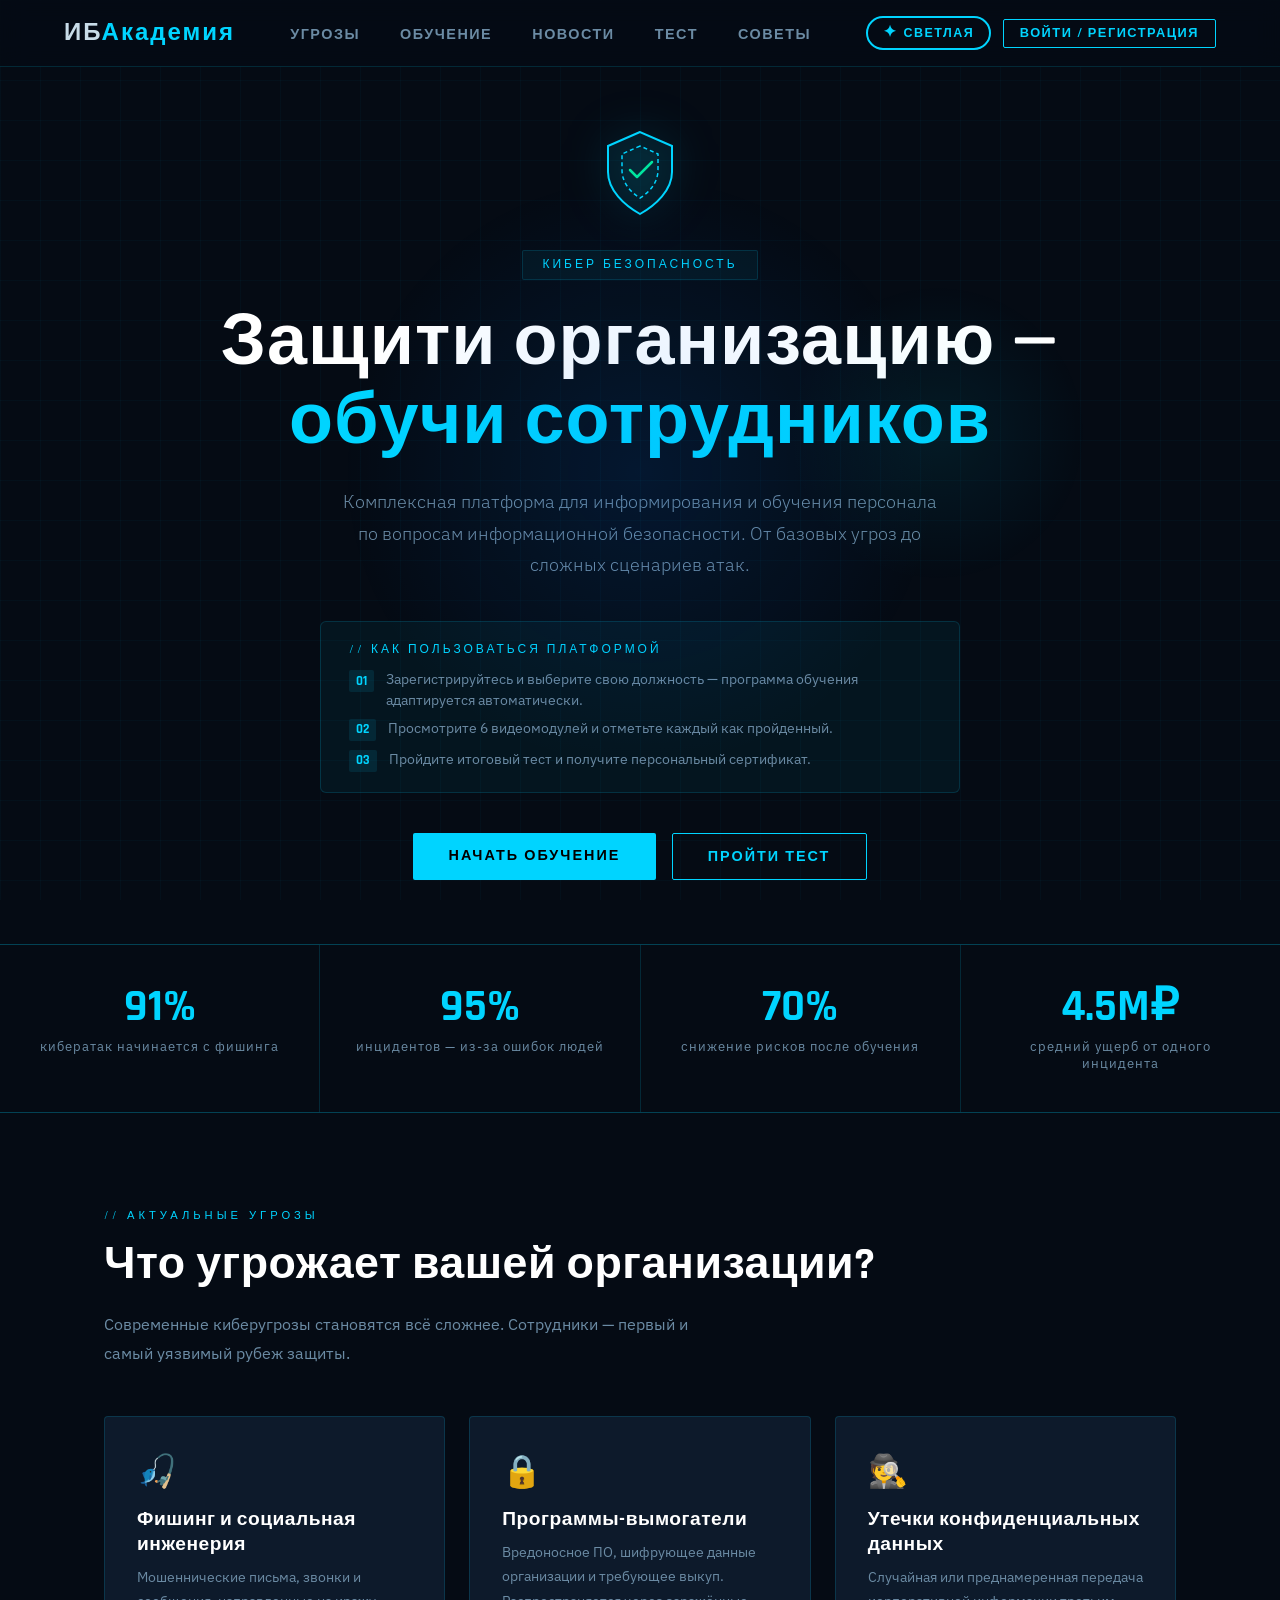
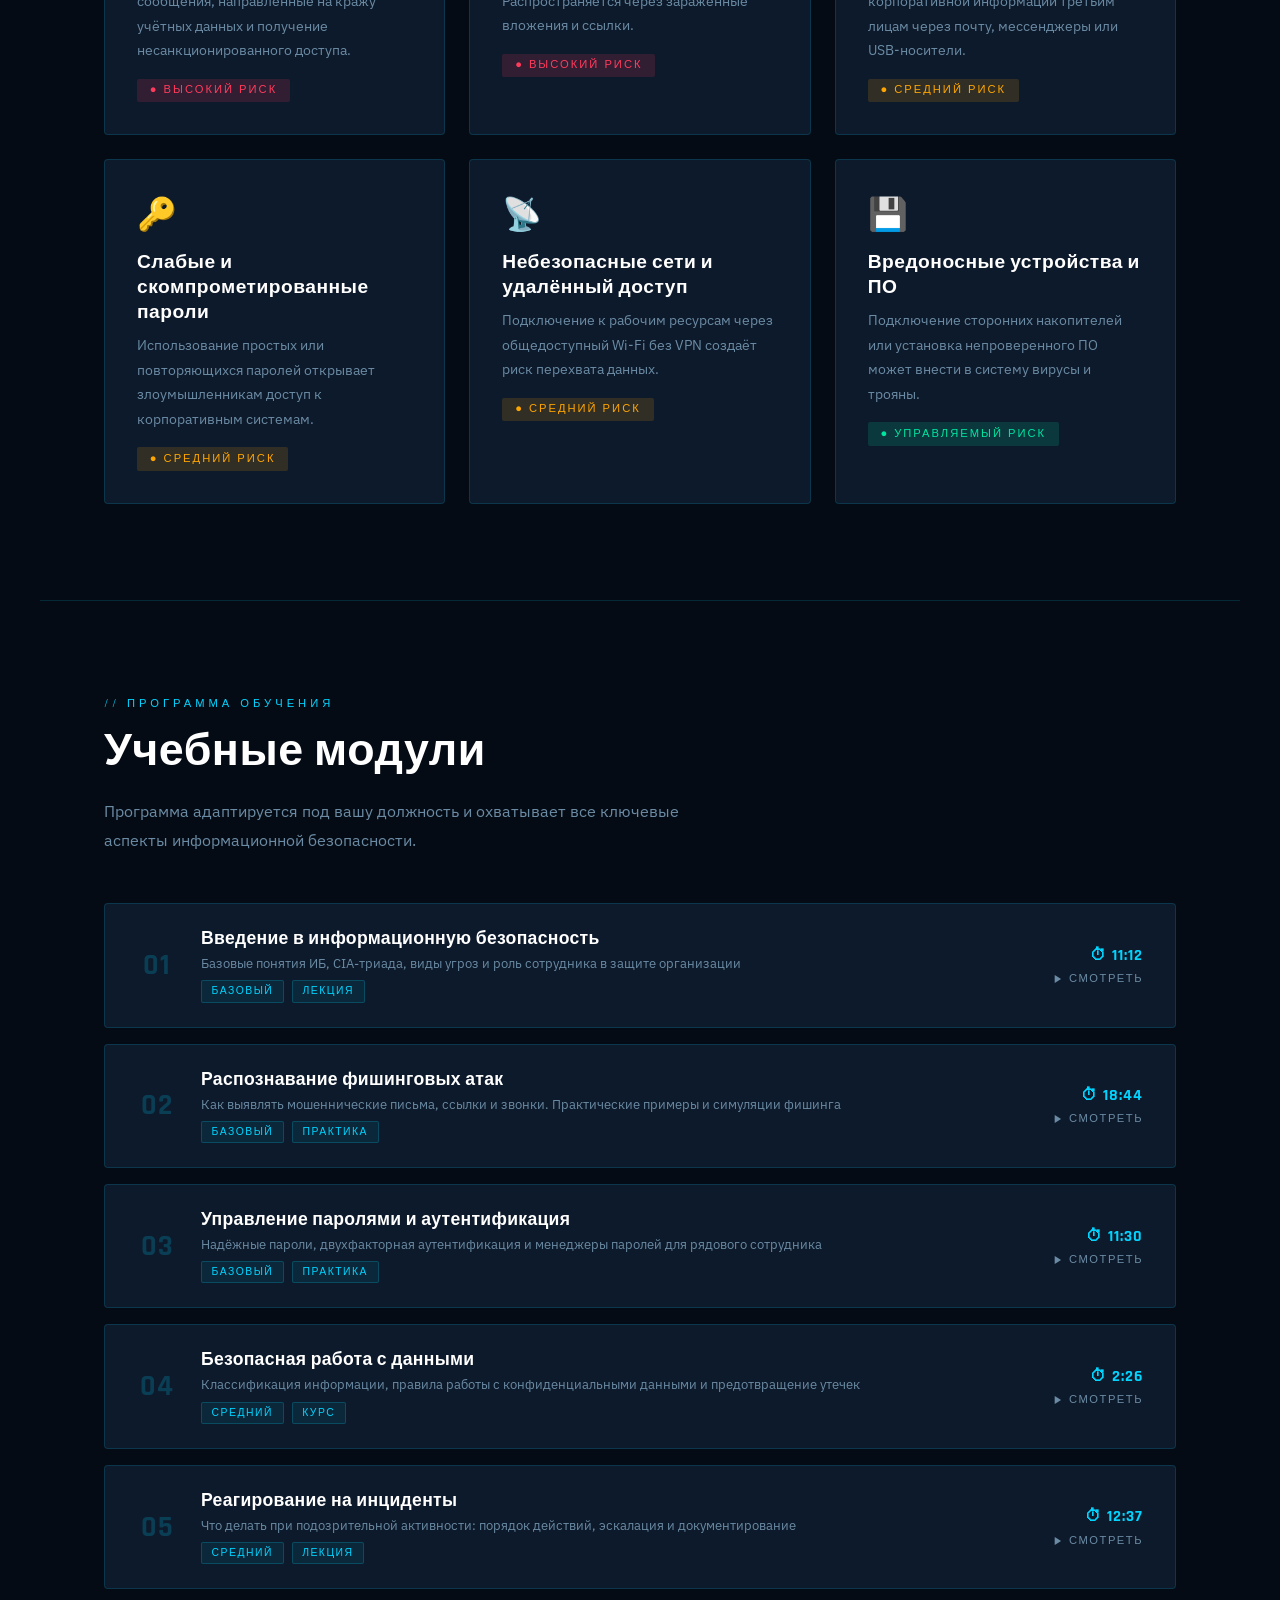
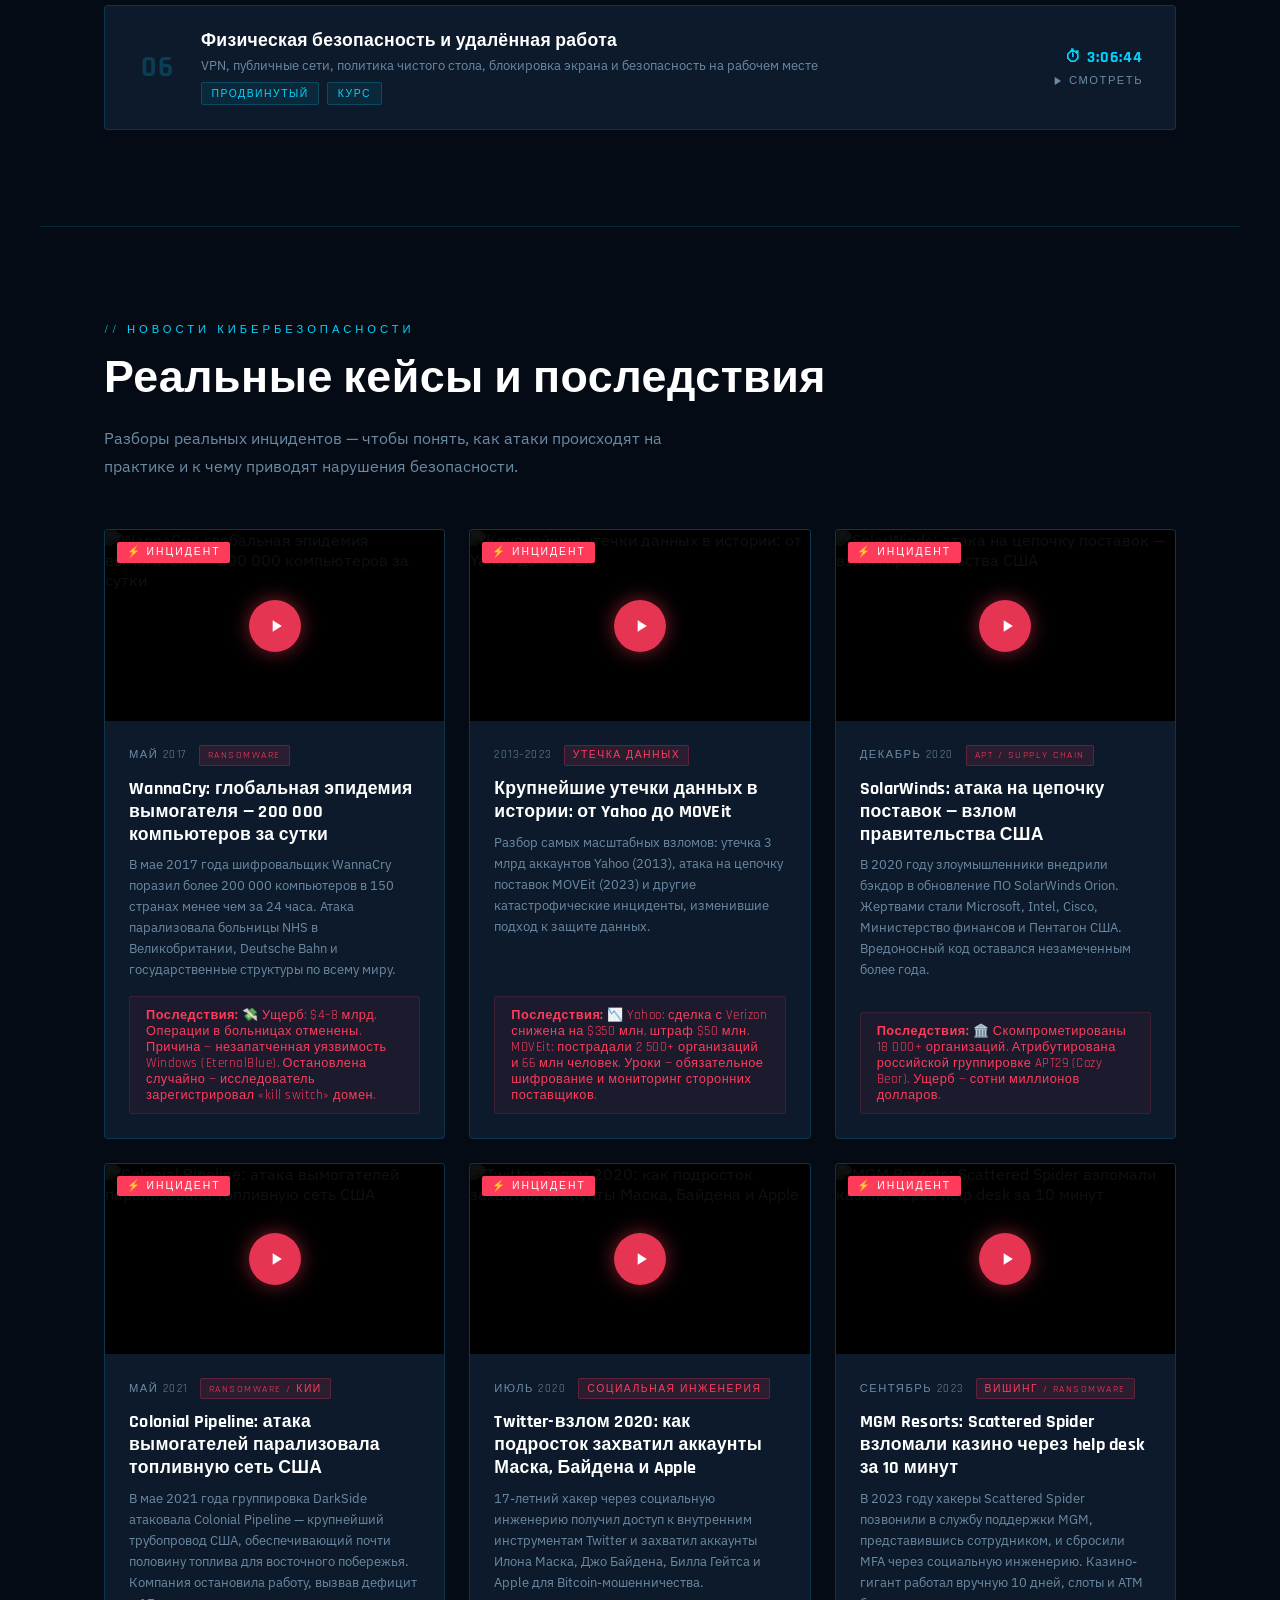
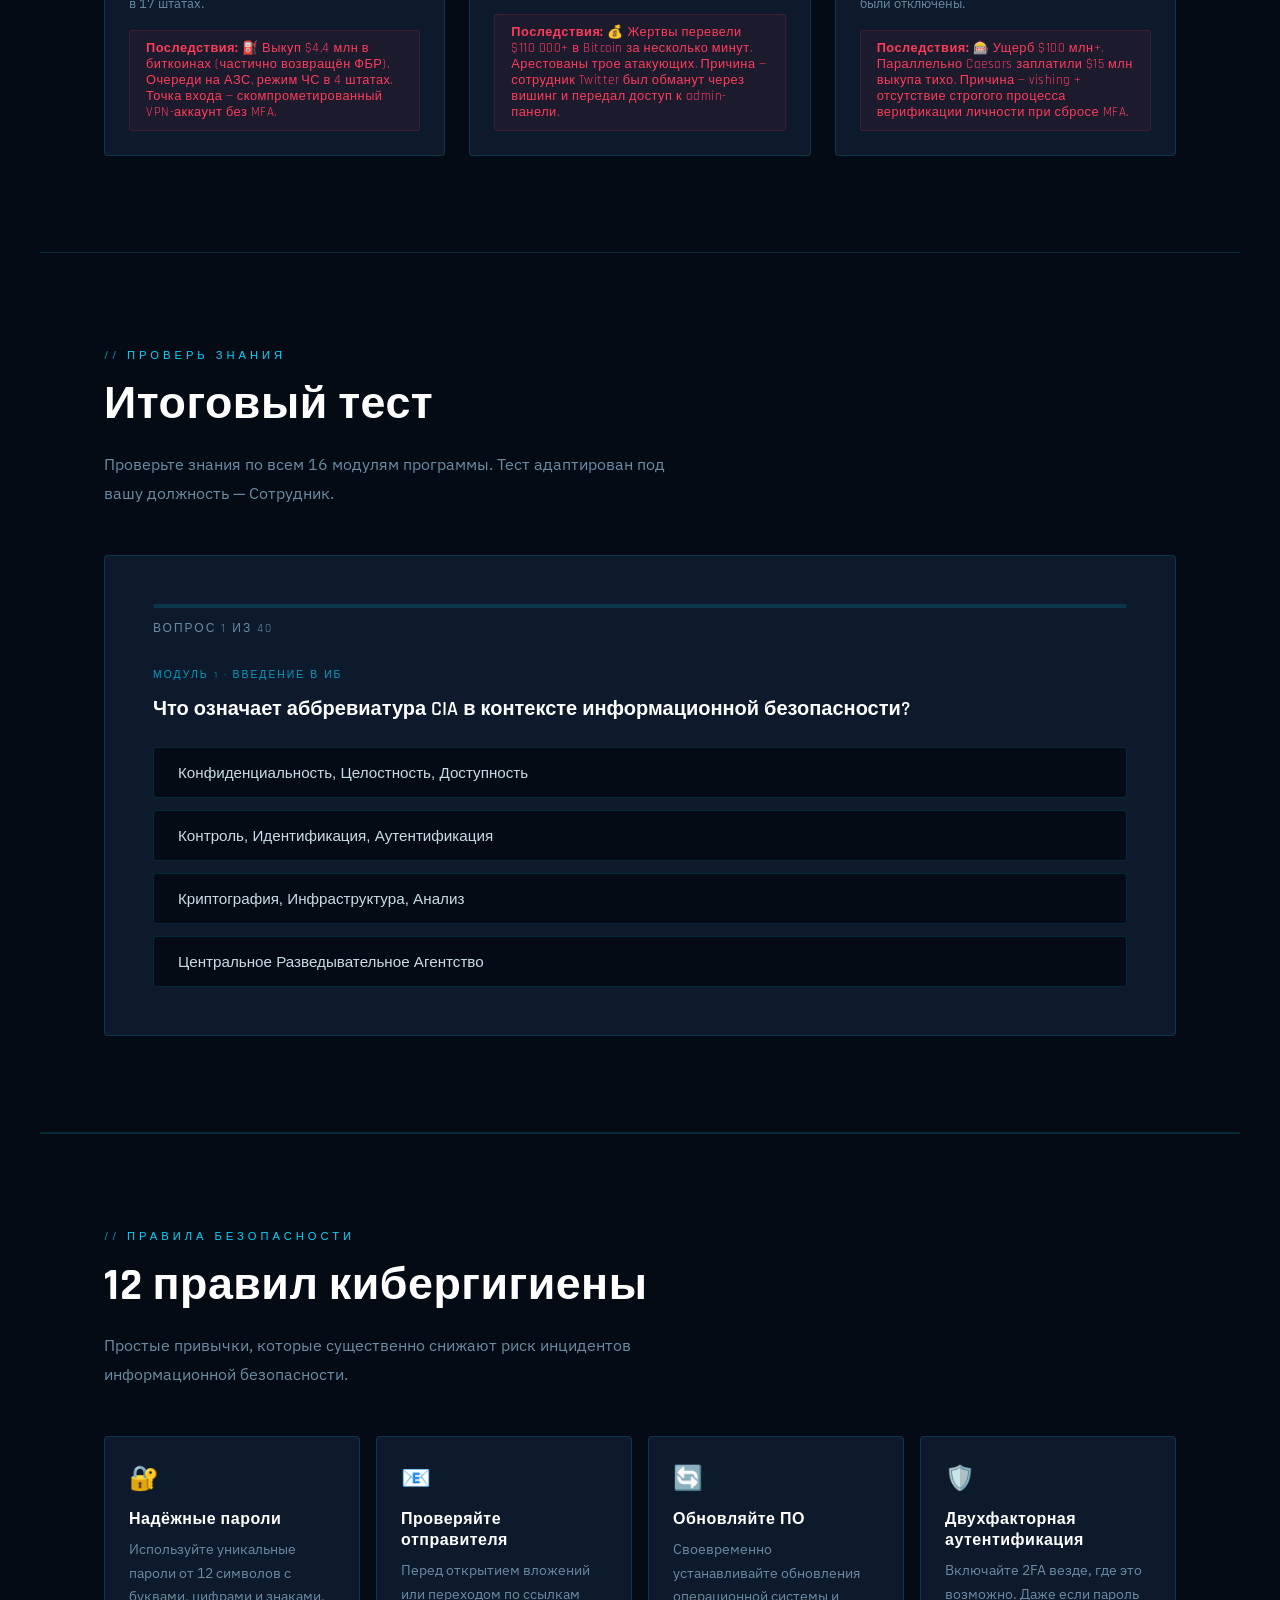
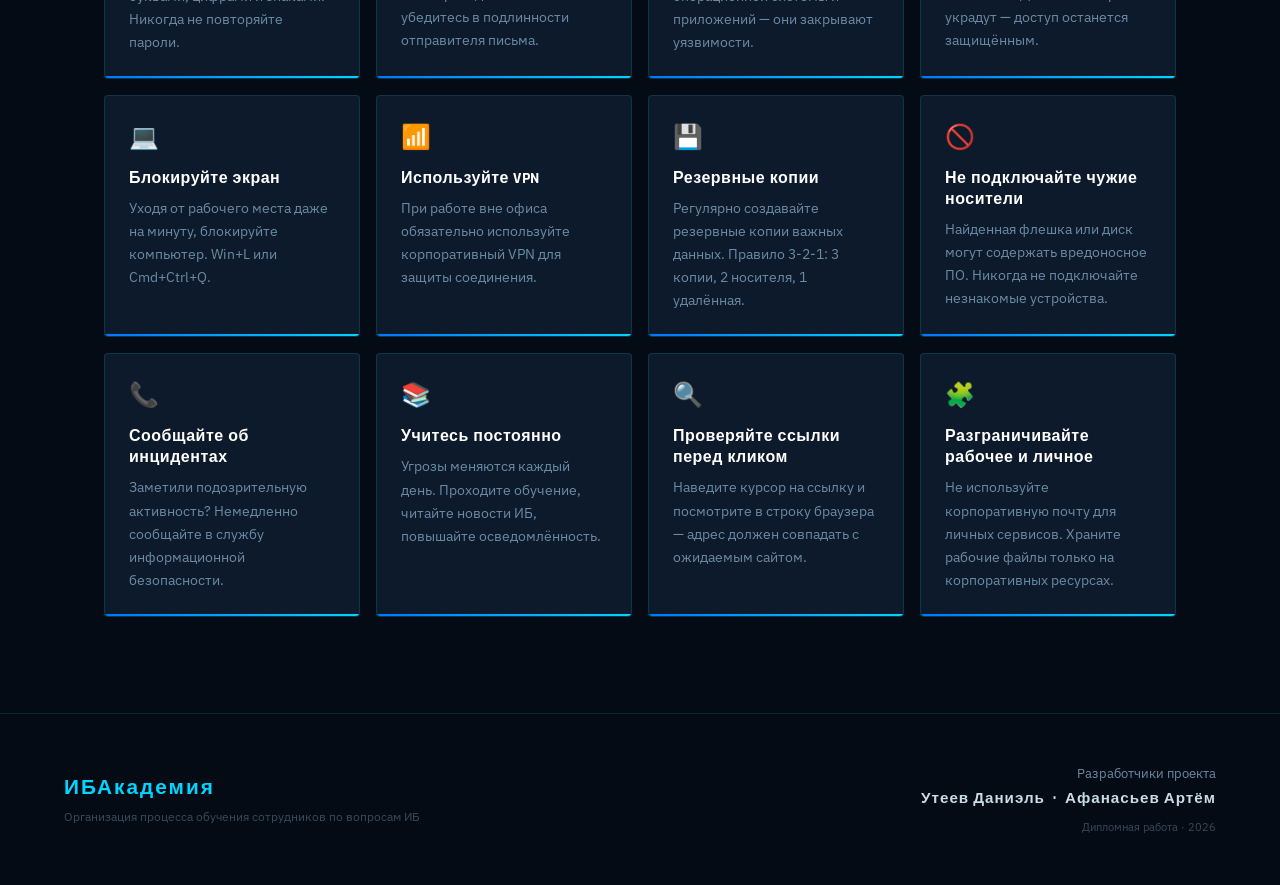
==== commit c4ccaa76: "Besty" ====
--- a/index.html
+++ b/index.html
@@ -468,7 +468,7 @@
             />
           </svg>
         </div>
-        <div class="hero-badge">Информационная безопасность</div>
+        <div class="hero-badge">Кибер безопасность</div>
         <h1>
           Защити организацию —<br /><span class="accent"
             >обучи сотрудников</span
@@ -501,7 +501,7 @@
             <div class="hero-instruction-step">
               <span class="step-num">03</span>
               <span data-i18n="hero.guide.s3"
-                >Пройдите итоговый тест из 40 вопросов и получите персональный
+                >Пройдите итоговый тест и получите персональный
                 сертификат.</span
               >
             </div>
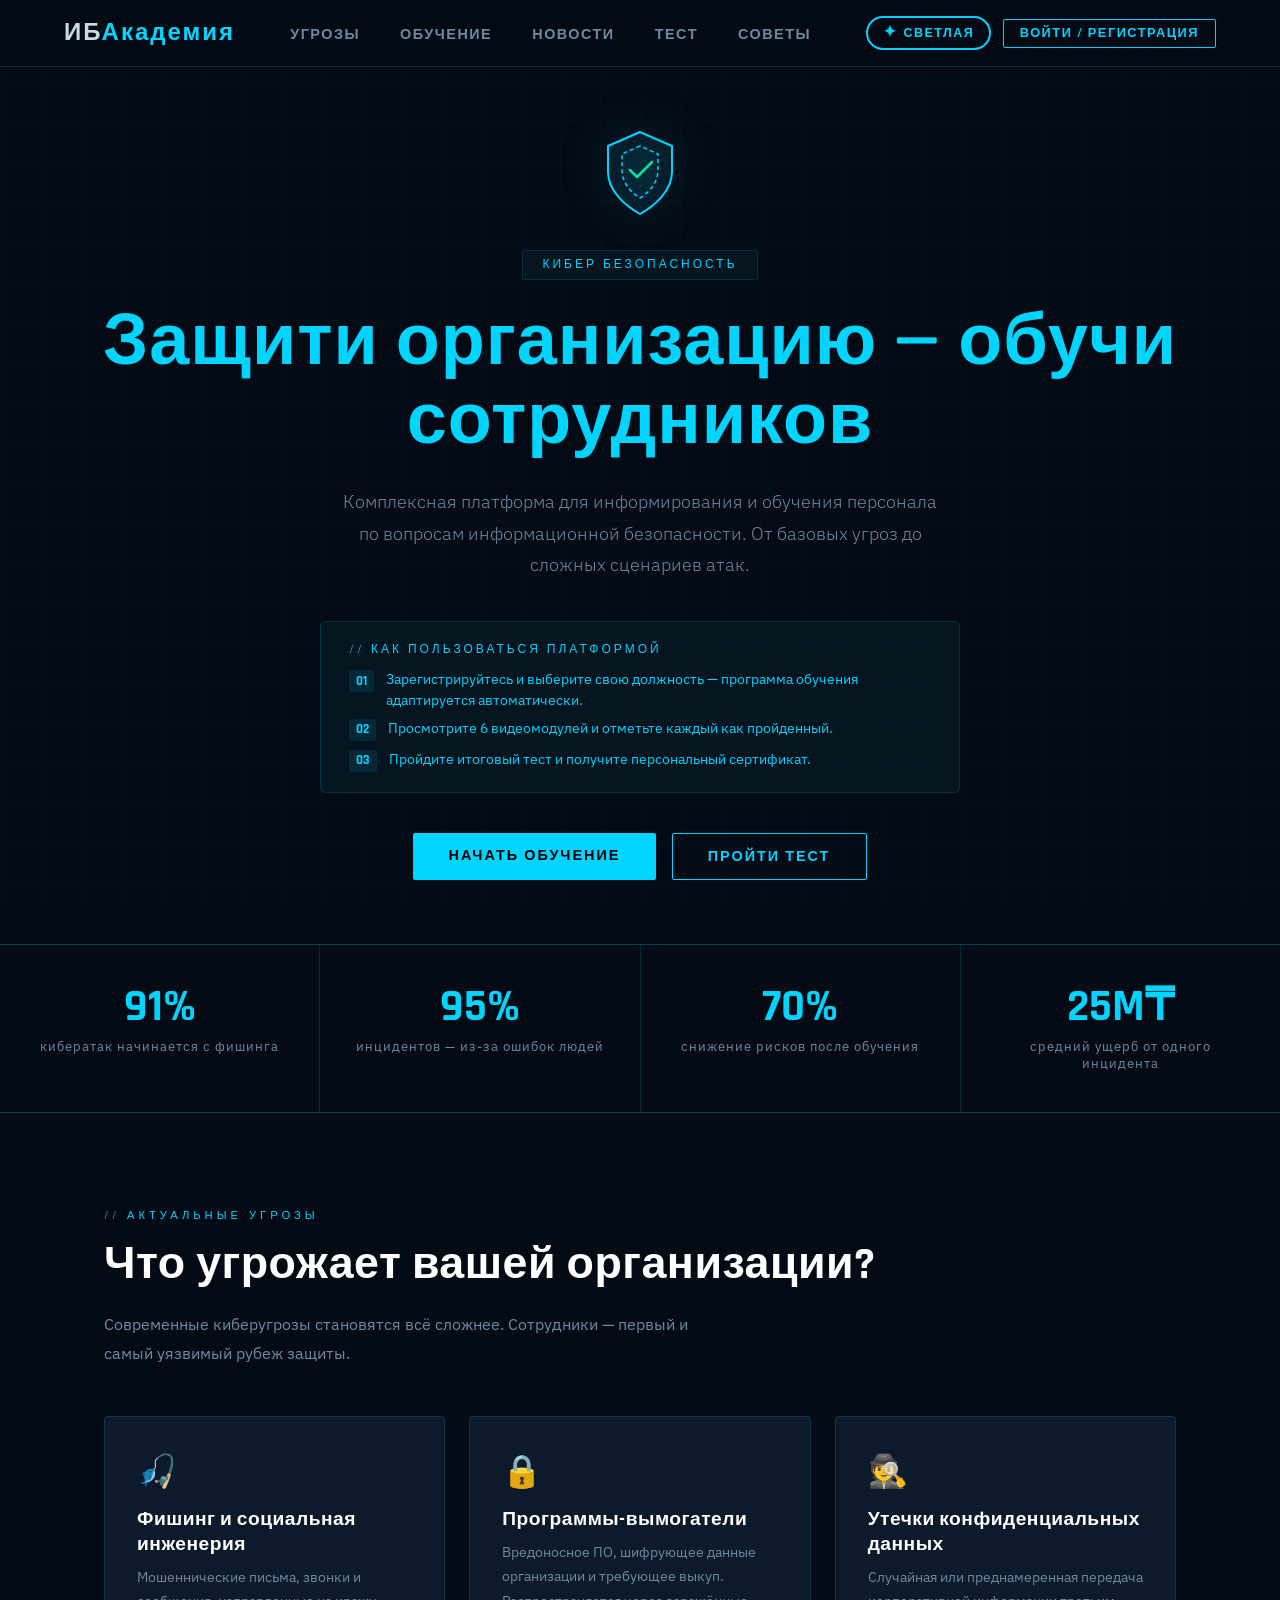
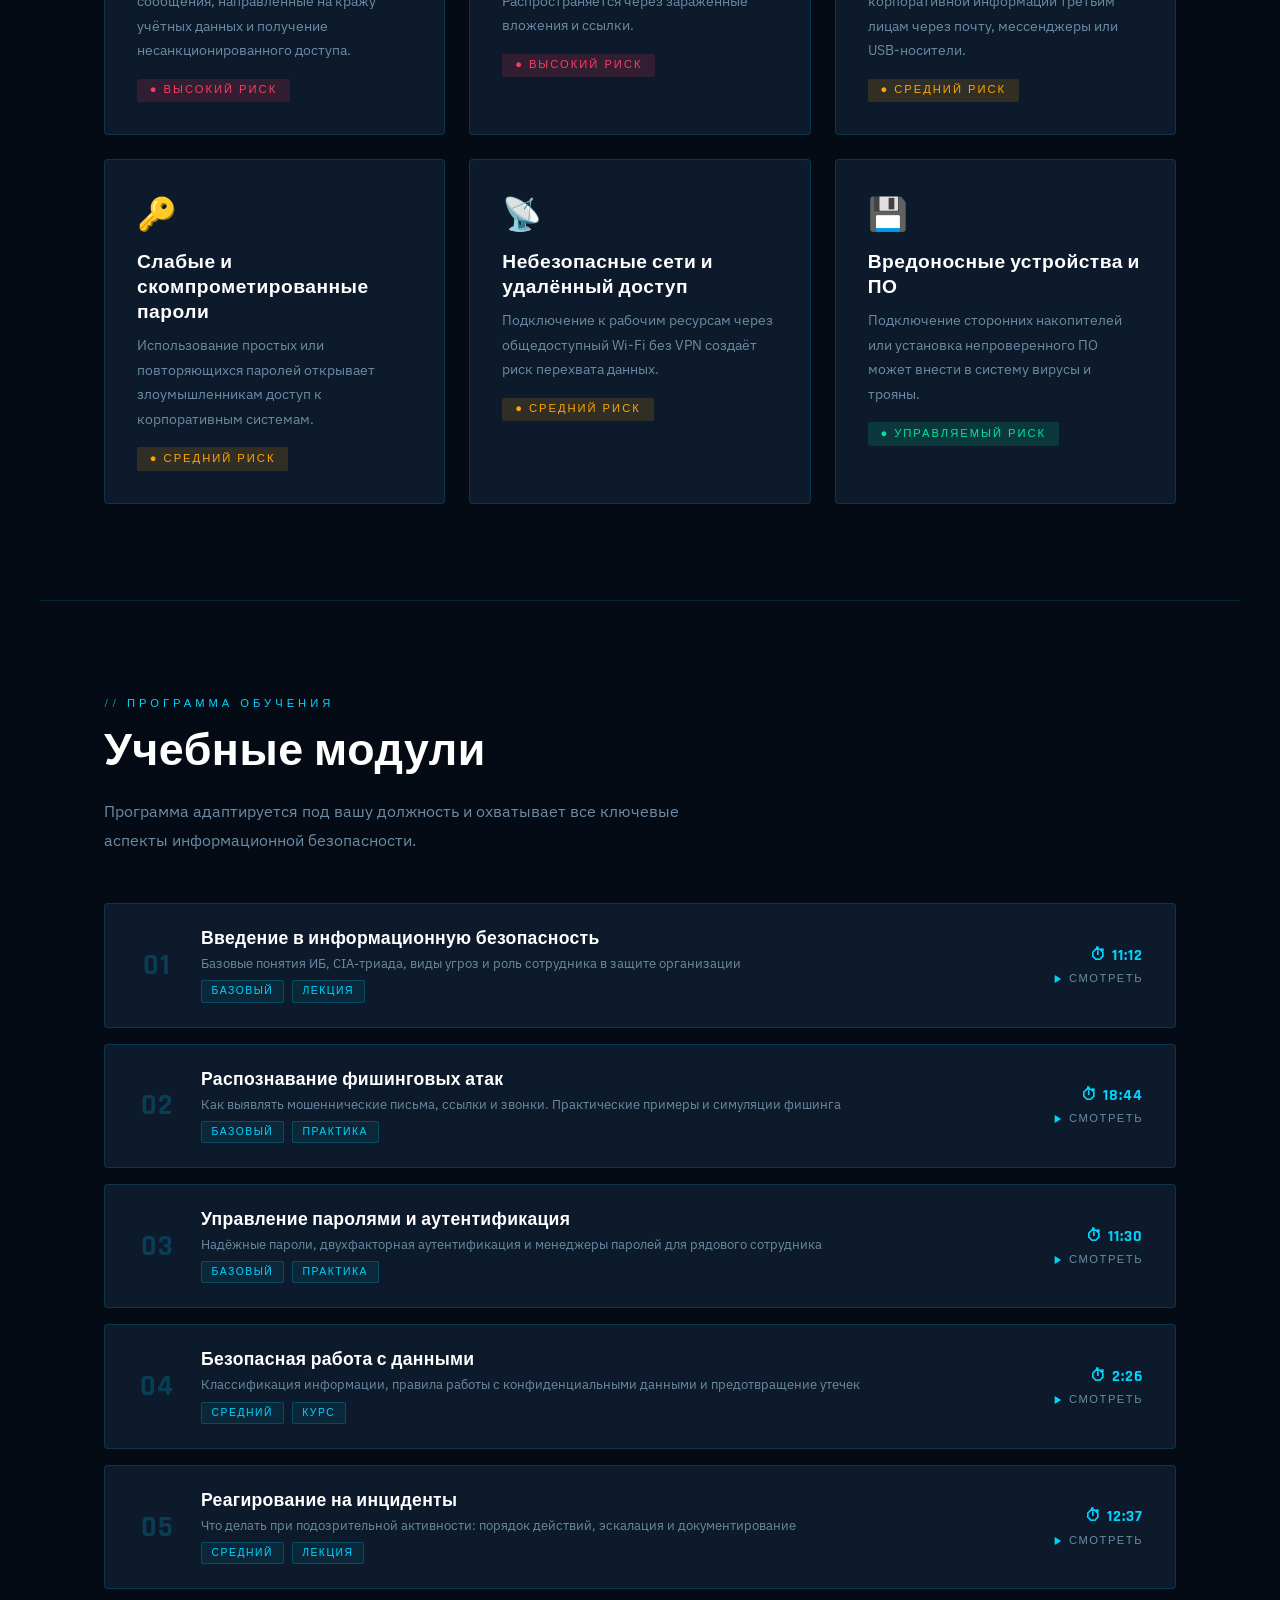
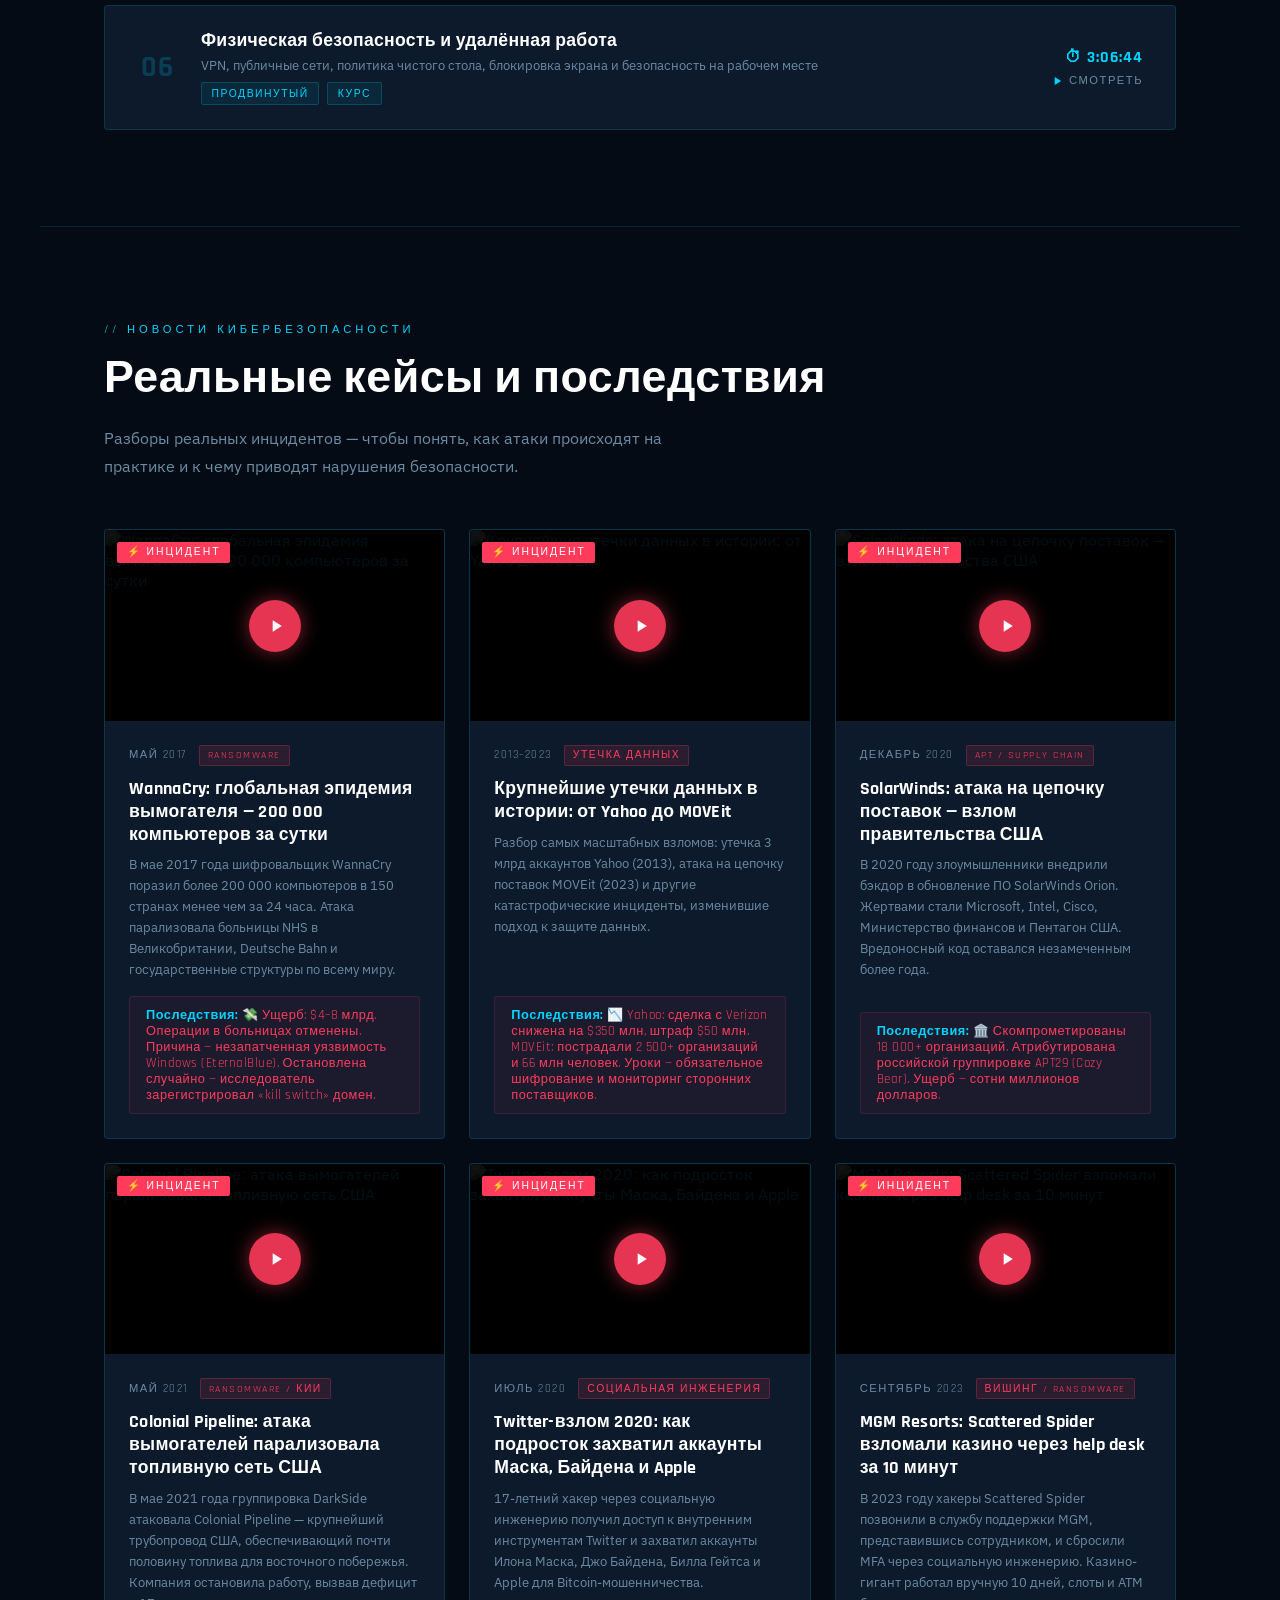
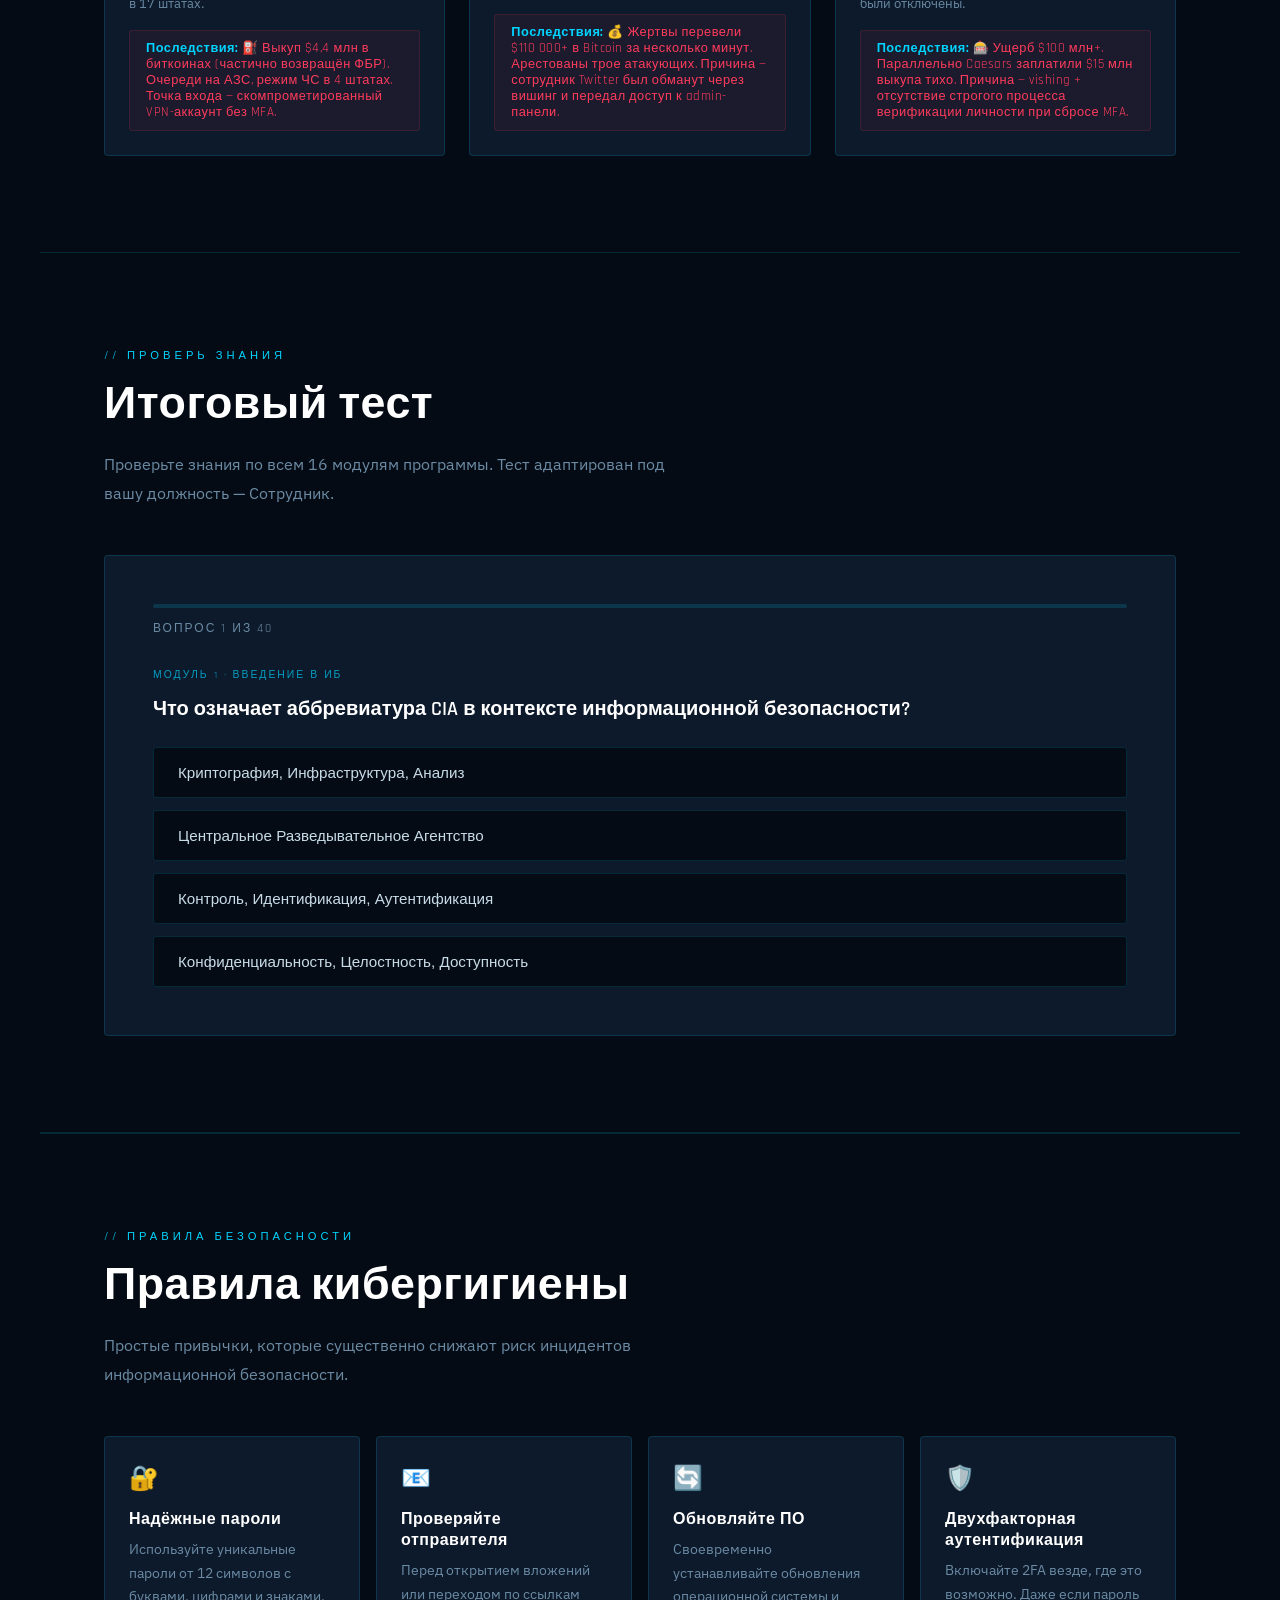
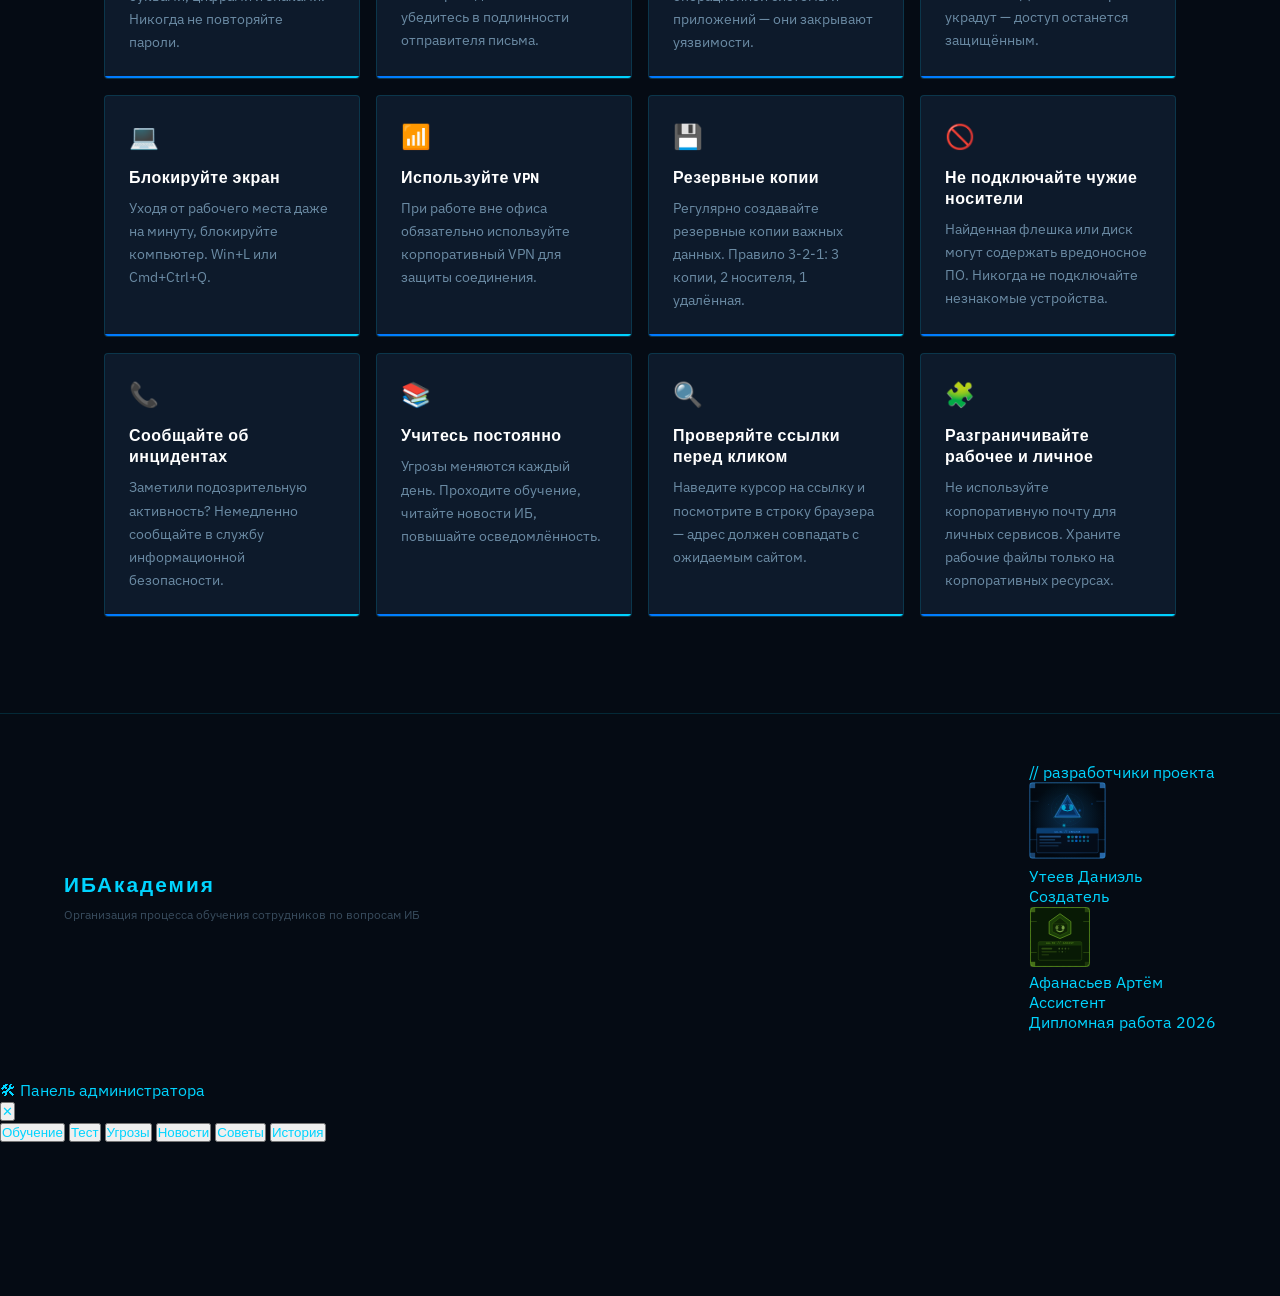
==== commit 36821e3b: "Finaly index.html" ====
--- a/index.html
+++ b/index.html
@@ -1,13 +1,13 @@
+<!-- admin@ibacademy.ru
+h3#/KquAr7Va9i% -->
+<!-- Господин хакер, пожалуйста, не трогайте. Разработчик злой и неадекватный, КУСАЕТСЯ! -->
 <!doctype html>
 <html lang="ru">
   <head>
     <meta charset="UTF-8" />
     <meta name="viewport" content="width=device-width, initial-scale=1.0" />
-    <meta
-      name="description"
-      content="ИБ-Академия — платформа для обучения сотрудников информационной безопасности. Курсы, тесты и сертификаты для повышения киберосведомлённости."
-    />
-    <title>ИБ-Академия — Информационная безопасность для сотрудников</title>
+    <link rel="icon" type="image/svg+xml" href="data:image/svg+xml,%3Csvg xmlns='http://www.w3.org/2000/svg' viewBox='0 0 32 32' fill='none'%3E%3Cstyle%3Epath%7Bstroke:%23111%7D%40media(prefers-color-scheme:dark)%7Bpath%7Bstroke:%23fff%7D%7D%3C/style%3E%3Cpath d='M16 2L4 7V16C4 23 10 28.5 16 31C22 28.5 28 23 28 16V7L16 2Z' fill='none' stroke-width='1.5' stroke-linejoin='round'/%3E%3Cpath d='M11 16.5L14.5 20L21 13' stroke-width='2' stroke-linecap='round' stroke-linejoin='round'/%3E%3C/svg%3E">
+<title>ИБ-Академия — Информационная безопасность для сотрудников Казахстана</title>
     <link rel="preconnect" href="https://fonts.googleapis.com" />
     <link rel="preconnect" href="https://fonts.gstatic.com" crossorigin />
     <link rel="preconnect" href="https://cdn.jsdelivr.net" crossorigin />
@@ -136,37 +136,54 @@
               Сохранить изменения
             </button>
           </div>
+
           <div class="pm-section" id="pmSectionPassword">
-            <div class="pm-group">
-              <label class="pm-label">Текущий пароль</label>
-              <input
-                class="pm-input"
-                type="password"
-                id="pmOldPass"
-                placeholder="••••••••"
-              />
-            </div>
-            <div class="pm-group">
-              <label class="pm-label">Новый пароль</label>
-              <input
-                class="pm-input"
-                type="password"
-                id="pmNewPass"
-                placeholder="Минимум 6 символов"
-              />
-            </div>
-            <div class="pm-group">
-              <label class="pm-label">Повторите новый пароль</label>
-              <input
-                class="pm-input"
-                type="password"
-                id="pmNewPass2"
-                placeholder="••••••••"
-              />
-            </div>
-            <div class="pm-msg" id="pmPassMsg"></div>
-            <button class="pm-btn" id="pmSavePassBtn">Изменить пароль</button>
-          </div>
+  <div style="
+    background: rgba(0,119,255,0.06);
+    border: 1px solid rgba(0,119,255,0.2);
+    border-radius: 4px;
+    padding: 1.25rem 1.5rem;
+    margin-bottom: 0.5rem;
+  ">
+    <div style="font-family:'Rajdhani',sans-serif;font-size:0.85rem;font-weight:600;color:var(--text);margin-bottom:0.4rem;">
+      🔐 Смена пароля через email
+    </div>
+    <div style="font-size:0.82rem;color:var(--text-dim);line-height:1.6;">
+      На вашу почту будет отправлена ссылка для смены пароля. Ссылка действует <strong style="color:var(--text)">1 час</strong>.
+    </div>
+  </div>
+
+  <div class="pm-group">
+    <label class="pm-label">Ваш email</label>
+    <input
+      class="pm-input"
+      type="text"
+      id="pmResetEmail"
+      disabled
+      style="opacity: 0.6; cursor: not-allowed"
+    />
+  </div>
+
+  <div class="pm-msg" id="pmPassMsg"></div>
+
+  <button class="pm-btn" id="pmSavePassBtn">
+    📧 Отправить ссылку для смены пароля
+  </button>
+
+  <div style="
+    margin-top: 0.75rem;
+    padding: 0.75rem 1rem;
+    background: rgba(0,229,160,0.04);
+    border: 1px solid rgba(0,229,160,0.15);
+    border-radius: 3px;
+    font-size: 0.78rem;
+    color: var(--text-dim);
+    line-height: 1.6;
+  ">
+    💡 После перехода по ссылке из письма вы сможете задать новый пароль прямо на сайте.
+    Проверьте папку <strong style="color:var(--text)">«Спам»</strong>, если письмо не пришло в течение нескольких минут.
+  </div>
+</div>
           <div class="pm-section" id="pmSectionStats">
             <div class="pm-stat-grid">
               <div class="pm-stat-card">
@@ -255,15 +272,22 @@
               />
             </div>
             <div class="mao-group">
-              <label class="mao-label">Пароль</label>
-              <input
-                class="mao-input"
-                type="password"
-                id="maoLoginPassword"
-                placeholder="••••••••"
-              />
-            </div>
+  <label class="mao-label">Пароль</label>
+  <div style="position:relative;width:100%">
+    <input
+      class="mao-input"
+      type="password"
+      id="maoLoginPassword"
+      placeholder="••••••••"
+      style="padding-right:2.5rem"
+    />
+    <button type="button" onclick="togglePasswordVisibility('maoLoginPassword', this)" style="position:absolute;right:0.5rem;top:50%;transform:translateY(-50%);background:none;border:none;cursor:pointer;font-size:1.1rem;color:var(--text-dim);padding:0;line-height:1"><svg width="18" height="18" viewBox="0 0 24 24" fill="none" stroke="currentColor" stroke-width="1.8" stroke-linecap="round" stroke-linejoin="round"><path d="M17.94 17.94A10.07 10.07 0 0 1 12 20c-7 0-11-8-11-8a18.45 18.45 0 0 1 5.06-5.94"/><path d="M9.9 4.24A9.12 9.12 0 0 1 12 4c7 0 11 8 11 8a18.5 18.5 0 0 1-2.16 3.19"/><line x1="1" y1="1" x2="23" y2="23"/></svg></button>
+  </div>
+</div>
             <div class="mao-error" id="maoLoginError"></div>
+            <div style="text-align:right;margin-top:-0.25rem">
+  <button type="button" id="maoForgotBtn" style="background:none;border:none;cursor:pointer;font-family:'IBM Plex Sans',sans-serif;font-size:0.8rem;color:var(--text-dim);text-decoration:underline;padding:0;transition:color 0.2s" onmouseover="this.style.color='var(--accent)'" onmouseout="this.style.color='var(--text-dim)'">Забыли пароль?</button>
+</div>
             <button class="mao-btn" id="maoLoginBtn">Войти →</button>
           </div>
           <!-- REGISTER -->
@@ -308,14 +332,18 @@
               </div>
             </div>
             <div class="mao-group">
-              <label class="mao-label">Пароль</label>
-              <input
-                class="mao-input"
-                type="password"
-                id="maoRegPassword"
-                placeholder="Минимум 6 символов"
-              />
-            </div>
+  <label class="mao-label">Пароль</label>
+  <div style="position:relative;width:100%">
+    <input
+      class="mao-input"
+      type="password"
+      id="maoRegPassword"
+      placeholder="Минимум 6 символов"
+      style="padding-right:2.5rem"
+    />
+    <button type="button" onclick="togglePasswordVisibility('maoRegPassword', this)" style="position:absolute;right:0.5rem;top:50%;transform:translateY(-50%);background:none;border:none;cursor:pointer;font-size:1.1rem;color:var(--text-dim);padding:0;line-height:1"><svg width="18" height="18" viewBox="0 0 24 24" fill="none" stroke="currentColor" stroke-width="1.8" stroke-linecap="round" stroke-linejoin="round"><path d="M17.94 17.94A10.07 10.07 0 0 1 12 20c-7 0-11-8-11-8a18.45 18.45 0 0 1 5.06-5.94"/><path d="M9.9 4.24A9.12 9.12 0 0 1 12 4c7 0 11 8 11 8a18.5 18.5 0 0 1-2.16 3.19"/><line x1="1" y1="1" x2="23" y2="23"/></svg></button>
+  </div>
+</div>
             <div class="mao-error" id="maoRegError"></div>
             <div class="mao-success" id="maoRegSuccess"></div>
             <button class="mao-btn" id="maoRegBtn">Создать аккаунт →</button>
@@ -430,15 +458,15 @@
     <span class="nav-role-badge" id="navRoleBadge"></span>
     <span class="nav-profile-icon">⚙</span>
   </button>
-          <button class="btn-nav btn-nav-logout" id="logoutBtn">Выйти</button>
+  <button class="btn-nav admin-panel-btn" id="openAdminBtn" style="display:none">🛠 Админ</button>
+  <button class="btn-nav btn-nav-logout" id="logoutBtn">Выйти</button>
+</div>
         </div>
       </div>
     </nav>
 
     <!-- HERO -->
     <div class="hero">
-      <div class="hero-orb"></div>
-      <div class="hero-orb2"></div>
       <div>
         <div class="shield-icon">
           <svg
@@ -470,10 +498,9 @@
         </div>
         <div class="hero-badge">Кибер безопасность</div>
         <h1>
-          Защити организацию —<br /><span class="accent"
-            >обучи сотрудников</span
-          >
-        </h1>
+  <span class="line1">Защити организацию —</span>
+  <span class="line2">обучи сотрудников</span>
+</h1>
         <p>
           Комплексная платформа для информирования и обучения персонала по
           вопросам информационной безопасности. От базовых угроз до сложных
@@ -533,8 +560,8 @@
         <div class="stat-label">снижение рисков после обучения</div>
       </div>
       <div class="stat fade-in">
-        <span class="stat-num">4.5M₽</span>
-        <div class="stat-label">средний ущерб от одного инцидента</div>
+        <span class="stat-num">25M₸</span>
+<div class="stat-label">средний ущерб от одного инцидента</div>
       </div>
     </div>
 
@@ -745,7 +772,7 @@
     <!-- TIPS -->
     <section id="tips">
       <div class="section-label">// Правила безопасности</div>
-      <h2>12 правил кибергигиены</h2>
+      <h2>Правила кибергигиены</h2>
       <p class="section-desc">
         Простые привычки, которые существенно снижают риск инцидентов
         информационной безопасности.
@@ -857,13 +884,308 @@
           Организация процесса обучения сотрудников по вопросам ИБ
         </div>
       </div>
-      <div class="footer-credits">
-        <div>Разработчики проекта</div>
-        <strong>Утеев Даниэль &nbsp;·&nbsp; Афанасьев Артём</strong>
-        <div style="margin-top: 0.3rem; opacity: 0.5; font-size: 0.7rem">
-          Дипломная работа · 2026
-        </div>
-      </div>
+      <div class="footer-dev-section">
+  <div class="footer-dev-label">// разработчики проекта</div>
+  <div class="footer-dev-people">
+
+    <div class="footer-dev-person">
+      <svg width="80" height="80" viewBox="0 0 208 208" xmlns="http://www.w3.org/2000/svg" role="img">
+  <title>Утеев Даниэль</title>
+  <defs>
+    <radialGradient id="bgGrad" cx="50%" cy="50%" r="50%">
+      <stop offset="0%" stop-color="#0a1e3a"/>
+      <stop offset="100%" stop-color="#020810"/>
+    </radialGradient>
+    <radialGradient id="coreGlow" cx="50%" cy="40%" r="50%">
+      <stop offset="0%" stop-color="#00d4ff" stop-opacity="0.3"/>
+      <stop offset="100%" stop-color="#00d4ff" stop-opacity="0"/>
+    </radialGradient>
+    <filter id="glow">
+      <feGaussianBlur stdDeviation="2.5" result="blur"/>
+      <feMerge><feMergeNode in="blur"/><feMergeNode in="SourceGraphic"/></feMerge>
+    </filter>
+    <filter id="glowStrong">
+      <feGaussianBlur stdDeviation="4" result="blur"/>
+      <feMerge><feMergeNode in="blur"/><feMergeNode in="SourceGraphic"/></feMerge>
+    </filter>
+    <clipPath id="cardClip">
+      <rect x="2" y="2" width="196" height="196" rx="6"/>
+    </clipPath>
+  </defs>
+
+  <rect x="2" y="2" width="196" height="196" rx="6" fill="url(#bgGrad)" stroke="#378ADD" stroke-width="1.5"/>
+
+  <g clip-path="url(#cardClip)">
+    <rect x="2" y="2" width="196" height="196" rx="6" fill="url(#coreGlow)" opacity="0">
+      <animate attributeName="opacity" values="0;1;0" dur="4s" repeatCount="indefinite"/>
+    </rect>
+
+    <!-- Corner lines -->
+    <line x1="2" y1="50" x2="25" y2="50" stroke="#378ADD" stroke-width="1" opacity="0.6"/>
+    <line x1="175" y1="50" x2="198" y2="50" stroke="#378ADD" stroke-width="1" opacity="0.6"/>
+    <line x1="2" y1="150" x2="25" y2="150" stroke="#378ADD" stroke-width="1" opacity="0.6"/>
+    <line x1="175" y1="150" x2="198" y2="150" stroke="#378ADD" stroke-width="1" opacity="0.6"/>
+
+    <!-- Corner squares (blinking) -->
+    <rect x="2" y="2" width="14" height="14" fill="#378ADD" opacity="0.9">
+      <animate attributeName="opacity" values="0.9;0.3;0.9" dur="2s" repeatCount="indefinite"/>
+    </rect>
+    <rect x="184" y="2" width="14" height="14" fill="#378ADD" opacity="0.9">
+      <animate attributeName="opacity" values="0.3;0.9;0.3" dur="2s" repeatCount="indefinite"/>
+    </rect>
+    <rect x="2" y="184" width="14" height="14" fill="#378ADD" opacity="0.9">
+      <animate attributeName="opacity" values="0.9;0.3;0.9" dur="2.5s" repeatCount="indefinite"/>
+    </rect>
+    <rect x="184" y="184" width="14" height="14" fill="#378ADD" opacity="0.9">
+      <animate attributeName="opacity" values="0.3;0.9;0.3" dur="2.5s" repeatCount="indefinite"/>
+    </rect>
+
+    <!-- Dashed border overlay -->
+    <rect x="2" y="2" width="196" height="196" rx="6" fill="none" stroke="#378ADD" stroke-width="0.5" stroke-dasharray="4 4" opacity="0.4"/>
+
+    <!-- Scan line -->
+    <rect x="10" y="96" width="180" height="8" fill="#00d4ff" opacity="0">
+      <animate attributeName="y" values="10;190;10" dur="3.5s" repeatCount="indefinite"/>
+      <animate attributeName="opacity" values="0;0.07;0" dur="3.5s" repeatCount="indefinite"/>
+    </rect>
+
+    <!-- Face / hologram group -->
+    <g transform="translate(100,72)">
+      <ellipse cx="0" cy="0" rx="42" ry="42" fill="none" stroke="#378ADD" stroke-width="0.5" opacity="0.2">
+        <animateTransform attributeName="transform" type="rotate" from="0" to="360" dur="12s" repeatCount="indefinite"/>
+      </ellipse>
+      <ellipse cx="0" cy="0" rx="32" ry="32" fill="none" stroke="#00d4ff" stroke-width="0.5" stroke-dasharray="3 6" opacity="0.3">
+        <animateTransform attributeName="transform" type="rotate" from="360" to="0" dur="8s" repeatCount="indefinite"/>
+      </ellipse>
+
+      <circle cx="42" cy="0" r="3" fill="#00d4ff" filter="url(#glow)">
+        <animateTransform attributeName="transform" type="rotate" from="0" to="360" dur="12s" repeatCount="indefinite"/>
+        <animate attributeName="opacity" values="1;0.4;1" dur="2s" repeatCount="indefinite"/>
+      </circle>
+      <circle cx="-32" cy="0" r="2" fill="#378ADD" filter="url(#glow)">
+        <animateTransform attributeName="transform" type="rotate" from="360" to="0" dur="8s" repeatCount="indefinite"/>
+      </circle>
+      <circle cx="0" cy="32" r="2" fill="#0077ff" filter="url(#glow)">
+        <animateTransform attributeName="transform" type="rotate" from="120" to="480" dur="8s" repeatCount="indefinite"/>
+      </circle>
+
+      <!-- Triangle / shield -->
+      <polygon points="0,-38 33,19 -33,19" fill="#0C447C" stroke="#378ADD" stroke-width="1.5" opacity="0">
+        <animate attributeName="opacity" values="0;1;0" dur="0.05s" begin="0s" fill="freeze"/>
+      </polygon>
+      <polygon points="0,-38 33,19 -33,19" fill="#0C447C" stroke="#378ADD" stroke-width="1.5"/>
+      <polygon points="0,-28 24,14 -24,14" fill="#072d5a" stroke="#185FA5" stroke-width="0.8"/>
+      <line x1="-24" y1="14" x2="24" y2="14" stroke="#378ADD" stroke-width="0.5" opacity="0.5"/>
+
+      <!-- Eyes -->
+      <ellipse cx="-10" cy="-6" rx="5.5" ry="6.5" fill="#00d4ff" opacity="0.9">
+        <animate attributeName="opacity" values="0.9;0.4;0.9" dur="3s" repeatCount="indefinite"/>
+        <animate attributeName="ry" values="6.5;7.5;6.5" dur="3s" repeatCount="indefinite"/>
+      </ellipse>
+      <ellipse cx="10" cy="-6" rx="5.5" ry="6.5" fill="#00d4ff" opacity="0.9">
+        <animate attributeName="opacity" values="0.4;0.9;0.4" dur="3s" repeatCount="indefinite"/>
+        <animate attributeName="ry" values="6.5;7.5;6.5" dur="3s" begin="1.5s" repeatCount="indefinite"/>
+      </ellipse>
+      <rect x="-12" y="-14" width="10" height="2.5" fill="#378ADD" opacity="0.6"/>
+      <rect x="2" y="-14" width="10" height="2.5" fill="#378ADD" opacity="0.6"/>
+
+      <!-- Smile -->
+      <path d="M-10 0 Q0 5 10 0" stroke="#00d4ff" stroke-width="2" fill="none" stroke-linecap="round">
+        <animate attributeName="d" values="M-10 0 Q0 5 10 0;M-10 2 Q0 6 10 2;M-10 0 Q0 5 10 0" dur="2s" repeatCount="indefinite"/>
+      </path>
+
+      <!-- Pulse ring -->
+      <polygon points="0,-38 33,19 -33,19" fill="none" stroke="#00d4ff" stroke-width="1" opacity="0">
+        <animate attributeName="opacity" values="0;0.6;0" dur="2s" repeatCount="indefinite"/>
+        <animate attributeName="points" values="0,-38 33,19 -33,19;0,-44 38,22 -38,22;0,-38 33,19 -33,19" dur="2s" repeatCount="indefinite"/>
+      </polygon>
+    </g>
+
+    <!-- Info card -->
+    <rect x="20" y="120" width="160" height="64" rx="3" fill="#050d1a" stroke="#378ADD" stroke-width="0.8" opacity="0.8"/>
+    <rect x="20" y="120" width="160" height="14" rx="2" fill="#0C447C" opacity="0.9"/>
+
+    <!-- Animated text lines -->
+    <rect x="27" y="140" width="50" height="4" rx="1" fill="#378ADD" opacity="0.5">
+      <animate attributeName="width" values="50;70;40;60;50" dur="4s" repeatCount="indefinite"/>
+    </rect>
+    <rect x="27" y="148" width="36" height="4" rx="1" fill="#378ADD" opacity="0.3">
+      <animate attributeName="width" values="36;50;30;45;36" dur="5s" repeatCount="indefinite"/>
+    </rect>
+    <rect x="27" y="156" width="58" height="4" rx="1" fill="#378ADD" opacity="0.25">
+      <animate attributeName="width" values="58;40;65;50;58" dur="3.5s" repeatCount="indefinite"/>
+    </rect>
+    <rect x="27" y="164" width="44" height="4" rx="1" fill="#378ADD" opacity="0.2">
+      <animate attributeName="width" values="44;60;35;50;44" dur="4.5s" repeatCount="indefinite"/>
+    </rect>
+
+    <!-- Status dots row 1 -->
+    <rect x="100" y="140" width="6" height="6" rx="1" fill="#00d4ff" opacity="0.8">
+      <animate attributeName="opacity" values="0.8;0.2;0.8" dur="1.1s" repeatCount="indefinite"/>
+    </rect>
+    <rect x="110" y="140" width="6" height="6" rx="1" fill="#00d4ff" opacity="0.5">
+      <animate attributeName="opacity" values="0.2;0.8;0.2" dur="0.9s" repeatCount="indefinite"/>
+    </rect>
+    <rect x="120" y="140" width="6" height="6" rx="1" fill="#378ADD" opacity="0.4">
+      <animate attributeName="opacity" values="0.4;0.9;0.4" dur="1.3s" repeatCount="indefinite"/>
+    </rect>
+    <rect x="130" y="140" width="6" height="6" rx="1" fill="#0077ff" opacity="0.6">
+      <animate attributeName="opacity" values="0.6;0.1;0.8;0.6" dur="1.7s" repeatCount="indefinite"/>
+    </rect>
+    <rect x="140" y="140" width="6" height="6" rx="1" fill="#00d4ff" opacity="0.3">
+      <animate attributeName="opacity" values="0.3;0.8;0.3" dur="1.5s" repeatCount="indefinite"/>
+    </rect>
+    <rect x="150" y="140" width="6" height="6" rx="1" fill="#378ADD" opacity="0.7">
+      <animate attributeName="opacity" values="0.7;0.2;0.7" dur="0.8s" repeatCount="indefinite"/>
+    </rect>
+
+    <!-- Status dots row 2 -->
+    <rect x="100" y="150" width="6" height="6" rx="1" fill="#378ADD" opacity="0.3">
+      <animate attributeName="opacity" values="0.3;0.7;0.3" dur="1.2s" repeatCount="indefinite"/>
+    </rect>
+    <rect x="110" y="150" width="6" height="6" rx="1" fill="#00d4ff" opacity="0.6">
+      <animate attributeName="opacity" values="0.6;0.1;0.6" dur="1.6s" repeatCount="indefinite"/>
+    </rect>
+    <rect x="120" y="150" width="6" height="6" rx="1" fill="#0077ff" opacity="0.4">
+      <animate attributeName="opacity" values="0.4;0.9;0.2;0.4" dur="1.0s" repeatCount="indefinite"/>
+    </rect>
+    <rect x="130" y="150" width="6" height="6" rx="1" fill="#00d4ff" opacity="0.5">
+      <animate attributeName="opacity" values="0.5;0.2;0.8;0.5" dur="1.4s" repeatCount="indefinite"/>
+    </rect>
+    <rect x="140" y="150" width="6" height="6" rx="1" fill="#378ADD" opacity="0.3">
+      <animate attributeName="opacity" values="0.3;0.7;0.3" dur="0.9s" repeatCount="indefinite"/>
+    </rect>
+    <rect x="150" y="150" width="6" height="6" rx="1" fill="#00d4ff" opacity="0.5">
+      <animate attributeName="opacity" values="0.5;0.1;0.8;0.5" dur="1.1s" repeatCount="indefinite"/>
+    </rect>
+
+    <!-- Floating particles -->
+    <circle cx="50" cy="30" r="1.5" fill="#00d4ff" opacity="0">
+      <animate attributeName="cx" values="50;160;90;50" dur="7s" repeatCount="indefinite"/>
+      <animate attributeName="cy" values="30;80;20;30" dur="7s" repeatCount="indefinite"/>
+      <animate attributeName="opacity" values="0;0.8;0;0.6;0" dur="7s" repeatCount="indefinite"/>
+    </circle>
+    <circle cx="150" cy="100" r="1" fill="#378ADD" opacity="0">
+      <animate attributeName="cx" values="150;40;120;150" dur="9s" repeatCount="indefinite"/>
+      <animate attributeName="cy" values="100;50;110;100" dur="9s" repeatCount="indefinite"/>
+      <animate attributeName="opacity" values="0;0.6;0;0.8;0" dur="9s" repeatCount="indefinite"/>
+    </circle>
+    <circle cx="80" cy="15" r="1.5" fill="#0077ff" opacity="0">
+      <animate attributeName="cx" values="80;170;60;80" dur="11s" repeatCount="indefinite"/>
+      <animate attributeName="cy" values="15;60;100;15" dur="11s" repeatCount="indefinite"/>
+      <animate attributeName="opacity" values="0;0.7;0;0.5;0" dur="11s" repeatCount="indefinite"/>
+    </circle>
+
+    <text x="100" y="133" text-anchor="middle" font-family="monospace" font-size="7" fill="#378ADD" opacity="0.9">UD-01 // CREATOR</text>
+
+    <!-- Outer glow pulse -->
+    <rect x="2" y="2" width="196" height="196" rx="6" fill="none" stroke="#00d4ff" stroke-width="1" opacity="0">
+      <animate attributeName="opacity" values="0;0.4;0;0.2;0" dur="5s" repeatCount="indefinite"/>
+      <animate attributeName="stroke-width" values="1;3;1" dur="5s" repeatCount="indefinite"/>
+    </rect>
+  </g>
+</svg>
+      <div class="footer-dev-name">Утеев Даниэль</div>
+      <div class="footer-dev-role-lead">Создатель</div>
+    </div>
+
+    <div class="footer-dev-divider"></div>
+
+    <div class="footer-dev-person">
+      <svg width="62" height="62" viewBox="0 0 80 80" role="img">
+  <title>Афанасьев Артём</title>
+
+  <rect x="2" y="2" width="76" height="76" rx="4" fill="#081a05" stroke="#639922" stroke-width="1"/>
+  <rect x="2" y="2" width="76" height="76" rx="4" fill="none" stroke="#639922" stroke-width="0.5" stroke-dasharray="4 4" opacity="0.35"/>
+
+  <!-- Corner lines -->
+  <line x1="2" y1="20" x2="10" y2="20" stroke="#639922" stroke-width="0.8" opacity="0.5"/>
+  <line x1="70" y1="20" x2="78" y2="20" stroke="#639922" stroke-width="0.8" opacity="0.5"/>
+  <line x1="2" y1="60" x2="10" y2="60" stroke="#639922" stroke-width="0.8" opacity="0.5"/>
+  <line x1="70" y1="60" x2="78" y2="60" stroke="#639922" stroke-width="0.8" opacity="0.5"/>
+
+  <!-- Corner squares (медленное моргание) -->
+  <rect x="2" y="2" width="6" height="6" fill="#639922" opacity="0.7">
+    <animate attributeName="opacity" values="0.7;0.2;0.7" dur="3s" repeatCount="indefinite"/>
+  </rect>
+  <rect x="72" y="2" width="6" height="6" fill="#639922" opacity="0.7">
+    <animate attributeName="opacity" values="0.2;0.7;0.2" dur="3s" repeatCount="indefinite"/>
+  </rect>
+  <rect x="2" y="72" width="6" height="6" fill="#639922" opacity="0.7">
+    <animate attributeName="opacity" values="0.7;0.2;0.7" dur="3.5s" repeatCount="indefinite"/>
+  </rect>
+  <rect x="72" y="72" width="6" height="6" fill="#639922" opacity="0.7">
+    <animate attributeName="opacity" values="0.2;0.7;0.2" dur="3.5s" repeatCount="indefinite"/>
+  </rect>
+
+  <!-- Shield -->
+  <polygon points="40,10 54,20 54,36 40,42 26,36 26,20" fill="#1a3d08" stroke="#639922" stroke-width="1"/>
+  <polygon points="40,15 50,23 50,33 40,38 30,33 30,23" fill="#0f2505" stroke="#3B6D11" stroke-width="0.5"/>
+  <line x1="30" y1="23" x2="50" y2="23" stroke="#639922" stroke-width="0.5" opacity="0.4"/>
+
+  <!-- Eyes (пульсация) -->
+  <ellipse cx="36" cy="28" rx="2" ry="2.5" fill="#97C459" opacity="0.9">
+    <animate attributeName="opacity" values="0.9;0.4;0.9" dur="2.5s" repeatCount="indefinite"/>
+  </ellipse>
+  <ellipse cx="44" cy="28" rx="2" ry="2.5" fill="#97C459" opacity="0.9">
+    <animate attributeName="opacity" values="0.4;0.9;0.4" dur="2.5s" repeatCount="indefinite"/>
+  </ellipse>
+
+  <!-- Brows -->
+  <rect x="35" y="24.5" width="4" height="1" fill="#639922" opacity="0.5"/>
+  <rect x="41" y="24.5" width="4" height="1" fill="#639922" opacity="0.5"/>
+
+  <!-- Smile -->
+  <path d="M36 32 Q40 35 44 32" stroke="#97C459" stroke-width="1.2" fill="none" stroke-linecap="round"/>
+
+  <!-- Info card -->
+  <rect x="12" y="46" width="56" height="24" rx="2" fill="#081a05" stroke="#639922" stroke-width="0.5" opacity="0.6"/>
+  <rect x="12" y="46" width="56" height="5" rx="1" fill="#1a3d08" opacity="0.8"/>
+
+  <!-- Text lines -->
+  <rect x="16" y="54" width="14" height="2" rx="1" fill="#639922" opacity="0.4"/>
+  <rect x="16" y="58" width="20" height="2" rx="1" fill="#639922" opacity="0.25"/>
+  <rect x="16" y="62" width="10" height="2" rx="1" fill="#639922" opacity="0.2"/>
+
+  <!-- Status dots (медленное мерцание) -->
+  <rect x="38" y="54" width="2" height="2" rx="0.5" fill="#97C459" opacity="0.7">
+    <animate attributeName="opacity" values="0.7;0.2;0.7" dur="2s" repeatCount="indefinite"/>
+  </rect>
+  <rect x="42" y="54" width="2" height="2" rx="0.5" fill="#639922" opacity="0.5">
+    <animate attributeName="opacity" values="0.2;0.5;0.2" dur="2.4s" repeatCount="indefinite"/>
+  </rect>
+  <rect x="46" y="54" width="2" height="2" rx="0.5" fill="#97C459" opacity="0.4">
+    <animate attributeName="opacity" values="0.4;0.1;0.4" dur="1.8s" repeatCount="indefinite"/>
+  </rect>
+  <rect x="50" y="54" width="2" height="2" rx="0.5" fill="#639922" opacity="0.3">
+    <animate attributeName="opacity" values="0.1;0.3;0.1" dur="2.2s" repeatCount="indefinite"/>
+  </rect>
+  <rect x="38" y="58" width="2" height="2" rx="0.5" fill="#639922" opacity="0.4">
+    <animate attributeName="opacity" values="0.4;0.1;0.4" dur="2.6s" repeatCount="indefinite"/>
+  </rect>
+  <rect x="42" y="58" width="2" height="2" rx="0.5" fill="#97C459" opacity="0.5">
+    <animate attributeName="opacity" values="0.2;0.5;0.2" dur="1.9s" repeatCount="indefinite"/>
+  </rect>
+  <rect x="46" y="58" width="2" height="2" rx="0.5" fill="#639922" opacity="0.3">
+    <animate attributeName="opacity" values="0.3;0.1;0.3" dur="2.3s" repeatCount="indefinite"/>
+  </rect>
+
+  <!-- Outer glow pulse (очень тихий) -->
+  <rect x="2" y="2" width="76" height="76" rx="4" fill="none" stroke="#639922" stroke-width="1" opacity="0">
+    <animate attributeName="opacity" values="0;0.3;0" dur="4s" repeatCount="indefinite"/>
+  </rect>
+
+  <text x="40" y="49" text-anchor="middle" font-family="monospace" font-size="4" fill="#639922" opacity="0.8">AA-02 // ASSIST</text>
+</svg>
+      <div class="footer-dev-name">Афанасьев Артём</div>
+      <div class="footer-dev-role-assist">Ассистент</div>
+    </div>
+
+  </div>
+  <div class="footer-dev-year">
+    Дипломная работа <span class="footer-dev-dot"></span> 2026
+  </div>
+</div>
     </footer>
 
     <script
@@ -871,5 +1193,31 @@
       defer
     ></script>
     <script src="script.js" defer></script>
+    <!-- ADMIN PANEL MODAL -->
+<div id="adminModal">
+  <div class="admin-modal-inner">
+    <div class="admin-modal-header">
+      <div class="admin-modal-title">🛠 Панель администратора</div>
+      <button class="admin-modal-close" id="adminModalClose">✕</button>
+    </div>
+    <div class="admin-tabs">
+      <button class="admin-tab active" data-tab="modules">Обучение</button>
+      <button class="admin-tab" data-tab="quiz">Тест</button>
+      <button class="admin-tab" data-tab="threats">Угрозы</button>
+      <button class="admin-tab" data-tab="news">Новости</button>
+      <button class="admin-tab" data-tab="tips">Советы</button>
+      <button class="admin-tab" data-tab="history">История</button>
+    </div>
+    <div class="admin-body">
+      <div class="admin-section active" id="adminSectionModules"></div>
+      <div class="admin-section" id="adminSectionQuiz"></div>
+      <div class="admin-section" id="adminSectionThreats"></div>
+      <div class="admin-section" id="adminSectionNews"></div>
+      <div class="admin-section" id="adminSectionTips"></div>
+      <div class="admin-section" id="adminSectionHistory"></div>
+    </div>
+  </div>
+</div>
   </body>
+  <canvas id="star-canvas"></canvas>
 </html>
--- a/styles.css
+++ b/styles.css
@@ -368,6 +368,7 @@
   margin: 0;
   padding: 0;
   box-sizing: border-box;
+  color: var(--accent);
 }
 html {
   scroll-behavior: smooth;
@@ -726,8 +727,9 @@
   background: rgba(0, 212, 255, 0.06);
 }
 .nav-profile-icon {
-  font-size: 0.85rem;
+  font-size: 1.2rem;
   opacity: 0.7;
+  color: var(--text);
 }
 #profileModal {
   position: fixed;
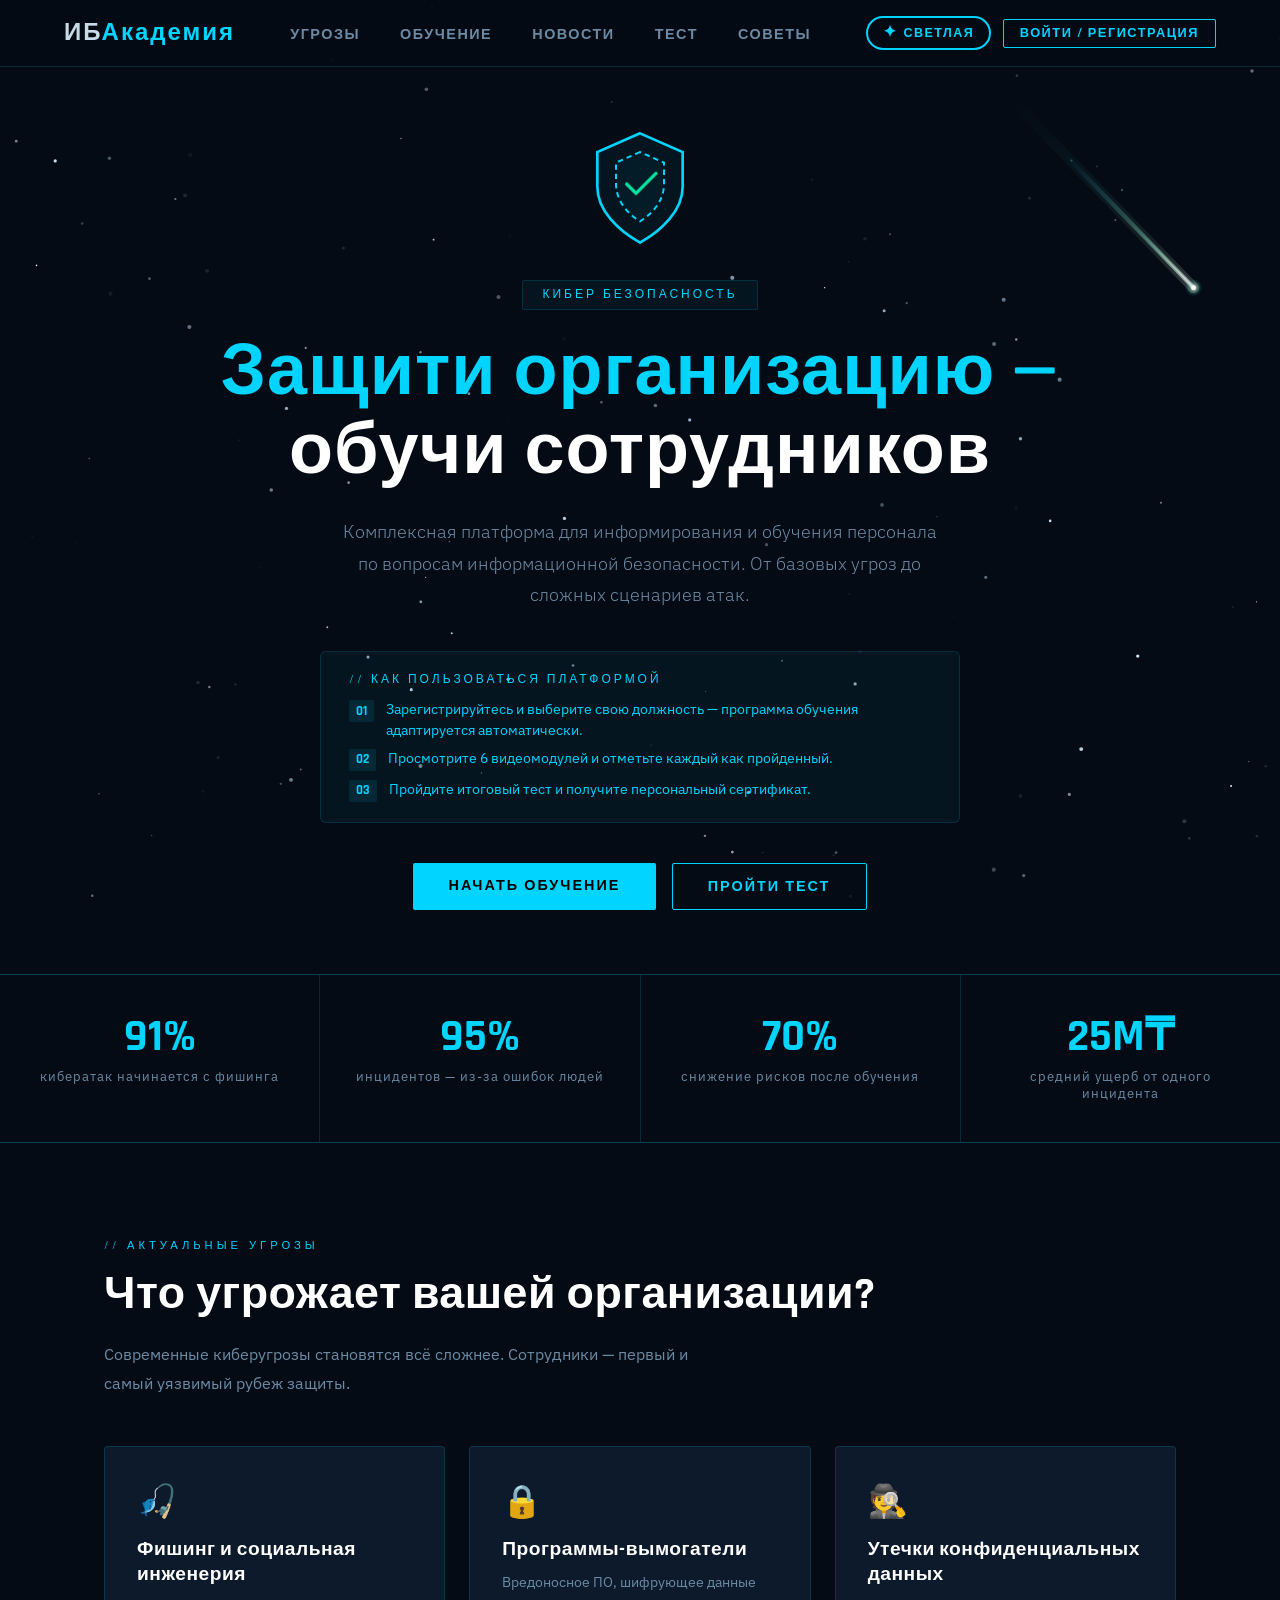
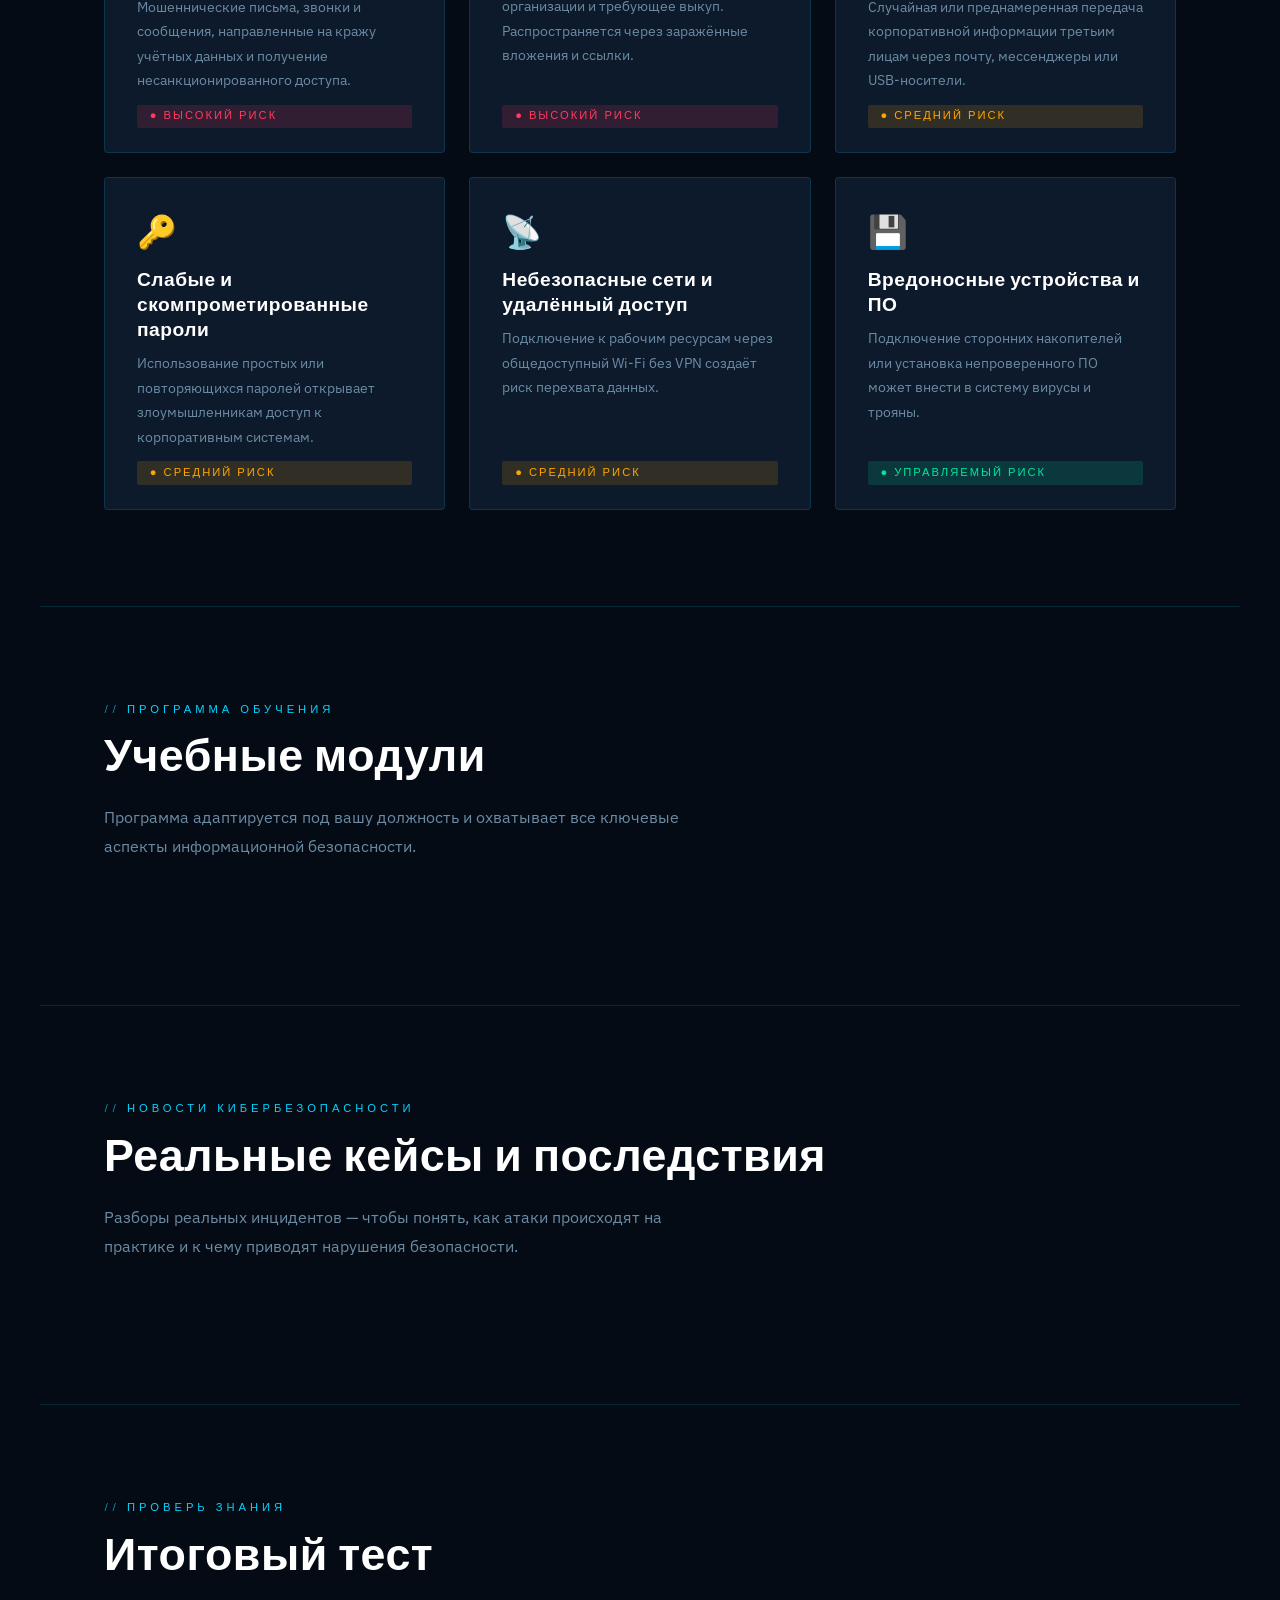
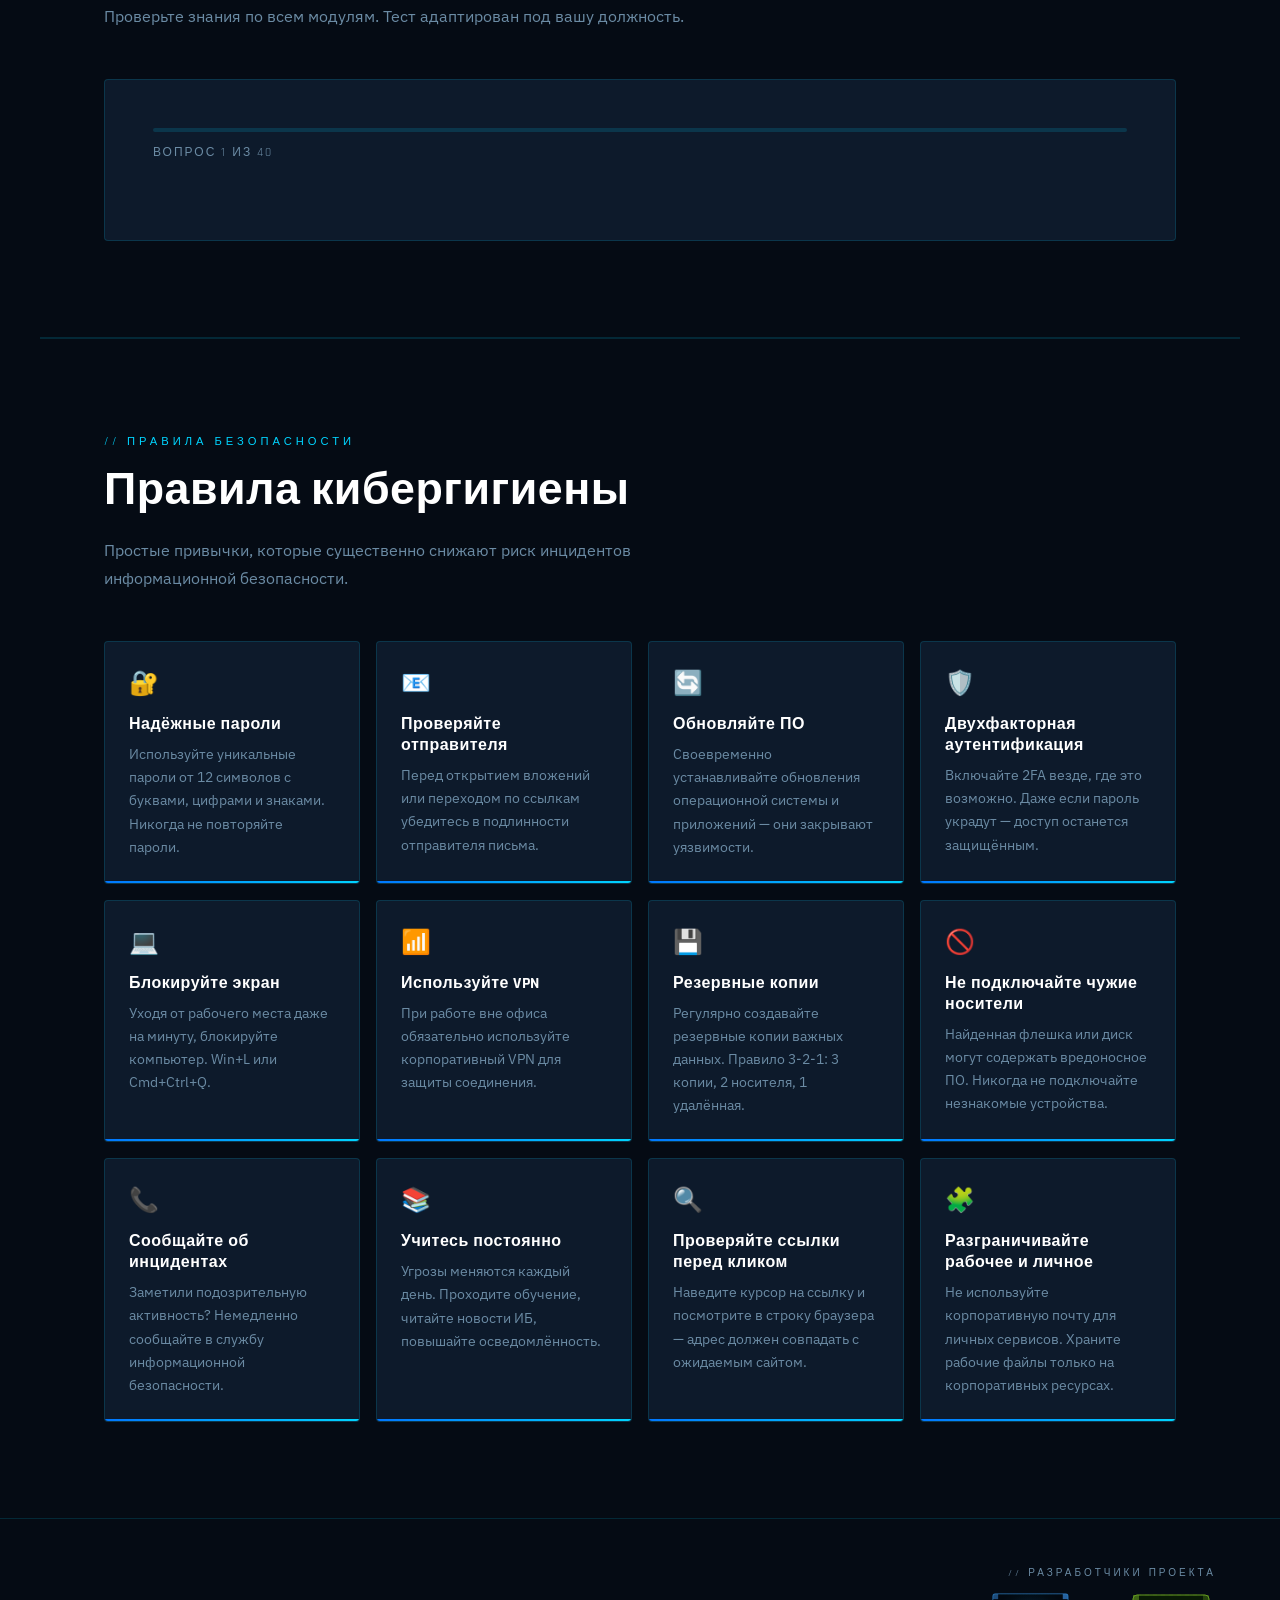
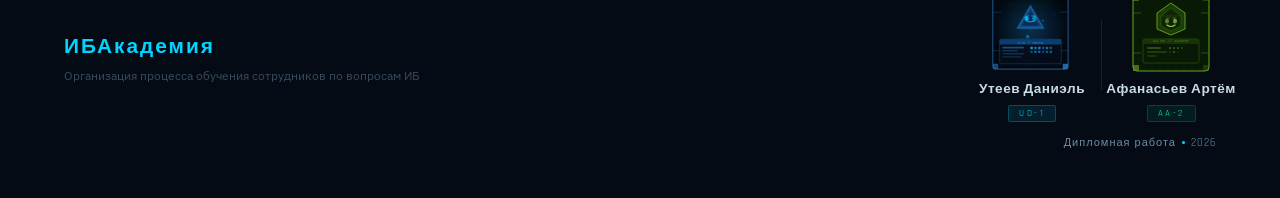
==== commit 5c7eaf5f: "Update index.html" ====
--- a/index.html
+++ b/index.html
@@ -1086,13 +1086,13 @@
   </g>
 </svg>
       <div class="footer-dev-name">Утеев Даниэль</div>
-      <div class="footer-dev-role-lead">Создатель</div>
+      <div class="footer-dev-role-lead">UD-1</div>
     </div>
 
     <div class="footer-dev-divider"></div>
 
     <div class="footer-dev-person">
-      <svg width="62" height="62" viewBox="0 0 80 80" role="img">
+      <svg width="80" height="80" viewBox="0 0 80 80" role="img">
   <title>Афанасьев Артём</title>
 
   <rect x="2" y="2" width="76" height="76" rx="4" fill="#081a05" stroke="#639922" stroke-width="1"/>
@@ -1178,7 +1178,7 @@
   <text x="40" y="49" text-anchor="middle" font-family="monospace" font-size="4" fill="#639922" opacity="0.8">AA-02 // ASSIST</text>
 </svg>
       <div class="footer-dev-name">Афанасьев Артём</div>
-      <div class="footer-dev-role-assist">Ассистент</div>
+      <div class="footer-dev-role-assist">AA-2</div>
     </div>
 
   </div>
--- a/styles.css
+++ b/styles.css
@@ -27,9 +27,40 @@
 }
 
 body.light::before {
+  content: "";
+  position: fixed;
+  inset: 0;
+  pointer-events: none;
+  z-index: 0;
   background-image:
-    linear-gradient(rgba(0, 60, 160, 0.07) 1px, transparent 1px),
-    linear-gradient(90deg, rgba(0, 60, 160, 0.07) 1px, transparent 1px);
+    radial-gradient(circle, rgba(0, 60, 160, 0.28) 1.5px, transparent 1.5px),
+    radial-gradient(circle, rgba(0, 60, 160, 0.16) 1.5px, transparent 1.5px);
+  background-size: 32px 32px, 80px 80px;
+  background-position: 0 0, 16px 16px;
+}
+
+body.light::after {
+  content: "";
+  position: fixed;
+  inset: 0;
+  pointer-events: none;
+  z-index: 0;
+  background:
+    radial-gradient(ellipse 60% 50% at 15% 20%, rgba(0, 80, 200, 0.06) 0%, transparent 60%),
+    radial-gradient(ellipse 50% 40% at 85% 75%, rgba(0, 150, 180, 0.05) 0%, transparent 60%),
+    radial-gradient(ellipse 40% 30% at 50% 50%, rgba(100, 180, 255, 0.04) 0%, transparent 70%);
+  animation: lightAurora 12s ease-in-out infinite alternate;
+}
+
+@keyframes lightAurora {
+  from {
+    opacity: 0.7;
+    transform: scale(1);
+  }
+  to {
+    opacity: 1;
+    transform: scale(1.03);
+  }
 }
 
 body.light nav {
@@ -292,11 +323,13 @@
 }
 
 body.light .nav-logo {
-  color: var(--accent);
+  color: #0a0a0a;
+  text-shadow: none;
+  font-weight: 700;
 }
 
 body.light .nav-logo span {
-  color: var(--text);
+  color: #0a0a0a;
 }
 
 body.light .nav-links a {
@@ -307,9 +340,7 @@
   color: var(--accent);
 }
 
-body.light .footer-logo {
-  color: var(--accent);
-}
+
 
 body.light footer {
   background: #e8eef5;
@@ -381,14 +412,11 @@
   overflow-x: hidden;
 }
 
-body::before {
-  content: "";
+
+
+#star-canvas {
   position: fixed;
   inset: 0;
-  background-image:
-    linear-gradient(rgba(0, 212, 255, 0.03) 1px, transparent 1px),
-    linear-gradient(90deg, rgba(0, 212, 255, 0.03) 1px, transparent 1px);
-  background-size: 40px 40px;
   pointer-events: none;
   z-index: 0;
 }
@@ -759,10 +787,13 @@
   border-radius: 8px;
   width: 100%;
   max-width: 520px;
+  max-height: 90vh;
   box-shadow:
     0 0 60px rgba(0, 119, 255, 0.15),
     0 40px 80px rgba(0, 0, 0, 0.5);
   overflow: hidden;
+  display: flex;
+  flex-direction: column;
 }
 .pm-card::before {
   content: "";
@@ -810,6 +841,8 @@
   display: flex;
   flex-direction: column;
   gap: 1.4rem;
+  overflow-y: auto;
+  flex: 1;
 }
 .pm-tabs {
   display: flex;
@@ -947,24 +980,23 @@
   display: flex;
   flex-direction: column;
   gap: 0.5rem;
-  max-height: 180px;
-  overflow-y: auto;
 }
 .pm-history-item {
-  display: flex;
-  justify-content: space-between;
+  display: grid;
+  grid-template-columns: 1fr auto 1fr;
   align-items: center;
   background: var(--bg);
   border: 1px solid var(--border);
   border-radius: 3px;
-  padding: 0.6rem 1rem;
-  font-size: 0.82rem;
+  padding: 0.9rem 1.2rem;
+  font-size: 0.92rem;
   color: var(--text-dim);
   gap: 0.5rem;
 }
+
 .pm-history-score {
   font-family: "Rajdhani", sans-serif;
-  font-size: 1rem;
+  font-size: 1.15rem;
   font-weight: 700;
   color: var(--accent);
 }
@@ -983,19 +1015,23 @@
 .pm-roles-grid {
   display: flex;
   flex-direction: column;
-  gap: 0.5rem;
+  gap: 0.3rem;
 }
 .pm-role-stat-row {
   background: var(--bg);
   border: 1px solid var(--border);
   border-radius: 3px;
-  padding: 0.75rem 1rem;
+  padding: 0.3rem 0.75rem;
+  display: flex;
+  flex-direction: column;
+  justify-content: center;
 }
 .pm-role-stat-header {
   display: flex;
   justify-content: space-between;
   align-items: center;
-  margin-bottom: 0.4rem;
+  margin-bottom: 0.15rem;
+  min-height: 1.4rem;
 }
 .pm-role-stat-name {
   font-family: "Rajdhani", sans-serif;
@@ -1025,15 +1061,20 @@
   border: 1px solid rgba(0, 212, 255, 0.2);
 }
 .pm-role-stat-badge.empty {
-  background: rgba(107, 139, 164, 0.1);
+  background: transparent;
   color: var(--text-dim);
   border: 1px solid rgba(107, 139, 164, 0.2);
+  font-weight: 400;
+  letter-spacing: 1.5px;
+  font-size: 0.7rem !important;
+  opacity: 0.6;
 }
 .pm-role-stat-scores {
   display: flex;
   gap: 1rem;
-  font-size: 0.78rem;
-  color: var(--text-dim);
+  font-size: 0.75rem;
+  color: var(--text-dim);
+  margin-top: 0;
 }
 .pm-role-stat-scores span {
   font-family: "Rajdhani", sans-serif;
@@ -1043,7 +1084,7 @@
   background: var(--border);
   border-radius: 2px;
   overflow: hidden;
-  margin-top: 0.4rem;
+  margin-top: 0.2rem;
 }
 .pm-role-fill {
   height: 100%;
@@ -1607,7 +1648,6 @@
   .nav-profile-icon {
     font-size: 0.9rem;
   }
-
 }
 
 @media (max-width: 600px) {
@@ -1663,7 +1703,6 @@
   .nav-profile-icon {
     font-size: 0.95rem;
   }
-
 }
 .upb-role-name {
   font-family: "Rajdhani", sans-serif;
@@ -1823,56 +1862,118 @@
   z-index: 1;
   overflow: hidden;
 }
-.hero-orb {
-  position: absolute;
-  width: 600px;
-  height: 600px;
-  border-radius: 50%;
-  background: radial-gradient(
-    circle,
-    rgba(0, 119, 255, 0.12) 0%,
-    transparent 70%
-  );
-  top: 50%;
-  left: 50%;
-  transform: translate(-50%, -50%);
-  animation: pulse 4s ease-in-out infinite;
-}
-.hero-orb2 {
-  position: absolute;
-  width: 300px;
-  height: 300px;
-  border-radius: 50%;
-  background: radial-gradient(
-    circle,
-    rgba(0, 212, 255, 0.08) 0%,
-    transparent 70%
-  );
-  top: 30%;
-  right: 15%;
-  animation: pulse 6s ease-in-out infinite reverse;
-}
-@keyframes pulse {
+
+
+/* === SHIELD LOGO ANIMATIONS === */
+@keyframes shieldFloat {
   0%,
   100% {
-    transform: translate(-50%, -50%) scale(1);
+    transform: translateY(0px);
+  }
+  50% {
+    transform: translateY(-8px);
+  }
+}
+
+@keyframes shieldGlow {
+  0%,
+  100% {
+    filter: drop-shadow(0 0 20px rgba(0, 212, 255, 0.5));
+  }
+  50% {
+    filter: drop-shadow(0 0 40px rgba(0, 212, 255, 0.9))
+      drop-shadow(0 0 60px rgba(0, 119, 255, 0.4));
+  }
+}
+
+@keyframes checkDraw {
+  0% {
+    stroke-dashoffset: 40;
+    opacity: 0;
+  }
+  30% {
+    opacity: 1;
+  }
+  100% {
+    stroke-dashoffset: 0;
+    opacity: 1;
+  }
+}
+
+@keyframes innerShieldPulse {
+  0%,
+  100% {
+    opacity: 0.6;
+  }
+  50% {
+    opacity: 1;
+  }
+}
+
+@keyframes outerShieldPulse {
+  0%,
+  100% {
     opacity: 0.8;
   }
   50% {
-    transform: translate(-50%, -50%) scale(1.15);
     opacity: 1;
   }
 }
+
+@keyframes badgeGlow {
+  0%,
+  100% {
+    box-shadow: 0 0 8px rgba(0, 212, 255, 0.2);
+    border-color: rgba(0, 212, 255, 0.3);
+  }
+  50% {
+    box-shadow: 0 0 20px rgba(0, 212, 255, 0.5);
+    border-color: rgba(0, 212, 255, 0.7);
+  }
+}
+
 .shield-icon {
-  width: 90px;
-  height: 90px;
+  width: 120px;
+  height: 120px;
   margin: 0 auto 2rem;
   position: relative;
-}
+  animation:
+    shieldFloat 3s ease-in-out infinite,
+    shieldGlow 3s ease-in-out infinite;
+}
+
 .shield-icon svg {
   width: 100%;
   height: 100%;
-  filter: drop-shadow(0 0 20px rgba(0, 212, 255, 0.5));
+}
+
+.shield-icon svg path:nth-child(1) {
+  animation: outerShieldPulse 3s ease-in-out infinite;
+}
+
+.shield-icon svg path:nth-child(2) {
+  animation: innerShieldPulse 3s ease-in-out infinite;
+}
+
+.shield-icon svg path:nth-child(3) {
+  stroke-dasharray: 40;
+  stroke-dashoffset: 40;
+  animation: checkDraw 1.2s cubic-bezier(0.4, 0, 0.2, 1) 0.3s forwards;
+}
+
+.hero-badge {
+  display: inline-block;
+  font-family: "Rajdhani", sans-serif;
+  font-size: 0.75rem;
+  letter-spacing: 3px;
+  text-transform: uppercase;
+  color: var(--accent);
+  border: 1px solid var(--border);
+  padding: 0.4rem 1.2rem;
+  border-radius: 2px;
+  margin-bottom: 1.5rem;
+  background: rgba(0, 212, 255, 0.05);
+  animation: badgeGlow 3s ease-in-out infinite;
 }
 .hero-badge {
   display: inline-block;
@@ -2066,16 +2167,22 @@
   display: grid;
   grid-template-columns: repeat(auto-fit, minmax(300px, 1fr));
   gap: 1.5rem;
+  align-items: stretch;
+}
+.threats-grid .threat-card {
+  height: auto;
 }
 .threat-card {
   background: var(--surface);
   border: 1px solid var(--border);
   border-radius: 4px;
-  padding: 2rem;
+  padding: 2rem 2rem 1.5rem;
   transition: all 0.3s;
   position: relative;
   overflow: hidden;
   cursor: default;
+  display: flex;
+  flex-direction: column;
 }
 .threat-card::before {
   content: "";
@@ -2113,6 +2220,7 @@
   font-size: 0.9rem;
   color: var(--text-dim);
   line-height: 1.7;
+  margin-bottom: 0.75rem;
 }
 .threat-level {
   display: inline-flex;
@@ -2122,7 +2230,7 @@
   font-size: 0.7rem;
   letter-spacing: 2px;
   text-transform: uppercase;
-  margin-top: 1rem;
+  margin-top: auto;
   padding: 0.3rem 0.8rem;
   border-radius: 2px;
 }
@@ -2244,6 +2352,7 @@
   display: grid;
   grid-template-columns: repeat(auto-fit, minmax(340px, 1fr));
   gap: 1.5rem;
+  align-items: stretch;
 }
 .news-card {
   background: var(--surface);
@@ -2430,6 +2539,22 @@
   margin-bottom: 0.8rem;
   display: block;
   opacity: 0.7;
+}
+.quiz-practical-badge {
+  display: inline-flex;
+  align-items: center;
+  gap: 0.5rem;
+  background: rgba(255, 165, 0, 0.1);
+  border: 1px solid rgba(255, 165, 0, 0.4);
+  border-radius: 3px;
+  padding: 0.5rem 1rem;
+  font-family: "Rajdhani", sans-serif;
+  font-size: 0.75rem;
+  font-weight: 700;
+  letter-spacing: 1.5px;
+  text-transform: uppercase;
+  color: #ffa500;
+  margin-bottom: 1rem;
 }
 .quiz-options {
   display: flex;
@@ -2648,6 +2773,10 @@
   display: grid;
   grid-template-columns: repeat(auto-fit, minmax(250px, 1fr));
   gap: 1rem;
+  align-items: stretch;
+}
+.tips-grid .tip-card {
+  height: 100%;
 }
 .tip-card {
   background: var(--surface);
@@ -2656,6 +2785,18 @@
   padding: 1.5rem;
   position: relative;
   overflow: hidden;
+  transition:
+    transform 0.3s ease,
+    box-shadow 0.3s ease,
+    border-color 0.3s ease;
+  min-height: 180px;
+  display: flex;
+  flex-direction: column;
+}
+.tip-card:hover {
+  transform: translateY(-4px);
+  box-shadow: 0 8px 32px rgba(0, 212, 255, 0.15);
+  border-color: rgba(0, 212, 255, 0.4);
 }
 .tip-card::after {
   content: "";
@@ -2808,7 +2949,6 @@
   .nav-profile-icon {
     font-size: 1rem;
   }
-
 }
 
 /* THEME TOGGLE BUTTON */
@@ -2847,3 +2987,826 @@
   font-size: 1rem;
   line-height: 1;
 }
+/* ADMIN PANEL */
+#adminModal {
+  position: fixed;
+  inset: 0;
+  z-index: 700;
+  background: rgba(2, 6, 12, 0.95);
+  backdrop-filter: blur(16px);
+  display: flex;
+  align-items: center;
+  justify-content: center;
+  padding: 1rem;
+  opacity: 0;
+  pointer-events: none;
+  transition: opacity 0.3s;
+}
+#adminModal.open {
+  opacity: 1;
+  pointer-events: all;
+}
+.admin-modal-inner {
+  width: 100%;
+  max-width: 860px;
+  max-height: 90vh;
+  background: linear-gradient(
+    135deg,
+    rgba(13, 26, 43, 0.99) 0%,
+    rgba(17, 34, 54, 0.99) 100%
+  );
+  border: 1px solid rgba(0, 212, 255, 0.3);
+  border-radius: 8px;
+  display: flex;
+  flex-direction: column;
+  overflow: hidden;
+  box-shadow: 0 0 60px rgba(0, 119, 255, 0.2);
+}
+.admin-modal-header {
+  display: flex;
+  align-items: center;
+  justify-content: space-between;
+  padding: 1.25rem 2rem;
+  border-bottom: 1px solid var(--border);
+  flex-shrink: 0;
+}
+.admin-modal-title {
+  font-family: "Rajdhani", sans-serif;
+  font-size: 1.3rem;
+  font-weight: 700;
+  color: #fff;
+  letter-spacing: 1px;
+}
+.admin-modal-close {
+  background: none;
+  border: none;
+  color: var(--text-dim);
+  font-size: 1.4rem;
+  cursor: pointer;
+  transition: color 0.2s;
+}
+.admin-modal-close:hover {
+  color: var(--accent);
+}
+.admin-tabs {
+  display: flex;
+  border-bottom: 1px solid var(--border);
+  flex-shrink: 0;
+  overflow-x: auto;
+}
+.admin-tab {
+  font-family: "Rajdhani", sans-serif;
+  font-weight: 600;
+  font-size: 0.82rem;
+  letter-spacing: 1.5px;
+  text-transform: uppercase;
+  padding: 0.75rem 1.5rem;
+  cursor: pointer;
+  border: none;
+  background: transparent;
+  color: var(--text-dim);
+  border-bottom: 2px solid transparent;
+  transition: all 0.2s;
+  margin-bottom: -1px;
+  white-space: nowrap;
+}
+.admin-tab.active {
+  color: var(--accent);
+  border-bottom-color: var(--accent);
+}
+.admin-body {
+  flex: 1;
+  overflow-y: auto;
+  padding: 1.5rem 2rem;
+}
+.admin-section {
+  display: none;
+  flex-direction: column;
+  gap: 1.5rem;
+}
+.admin-section.active {
+  display: flex;
+}
+.admin-role-select-wrap {
+  display: flex;
+  align-items: center;
+  gap: 1rem;
+  margin-bottom: 0.5rem;
+}
+.admin-role-select-wrap label {
+  font-family: "Rajdhani", sans-serif;
+  font-size: 0.75rem;
+  letter-spacing: 2px;
+  text-transform: uppercase;
+  color: var(--text-dim);
+}
+.admin-select {
+  background: rgba(5, 11, 20, 0.8);
+  border: 1px solid var(--border);
+  border-radius: 3px;
+  padding: 0.5rem 1rem;
+  font-family: "IBM Plex Sans", sans-serif;
+  font-size: 0.9rem;
+  color: var(--text);
+  outline: none;
+}
+.admin-card {
+  background: var(--bg);
+  border: 1px solid var(--border);
+  border-radius: 4px;
+  padding: 1.25rem 1.5rem;
+  display: flex;
+  flex-direction: column;
+  gap: 0.75rem;
+}
+.admin-card-title {
+  font-family: "Rajdhani", sans-serif;
+  font-size: 1rem;
+  font-weight: 700;
+  color: var(--accent);
+  letter-spacing: 0.5px;
+}
+.admin-field {
+  display: flex;
+  flex-direction: column;
+  gap: 0.3rem;
+}
+.admin-field label {
+  font-family: "Rajdhani", sans-serif;
+  font-size: 0.65rem;
+  letter-spacing: 2px;
+  text-transform: uppercase;
+  color: var(--text-dim);
+}
+.admin-input,
+.admin-textarea {
+  background: rgba(5, 11, 20, 0.6);
+  border: 1px solid var(--border);
+  border-radius: 3px;
+  padding: 0.6rem 0.9rem;
+  font-family: "IBM Plex Sans", sans-serif;
+  font-size: 0.88rem;
+  color: var(--text);
+  outline: none;
+  transition: border-color 0.2s;
+  width: 100%;
+}
+.admin-input:focus,
+.admin-textarea:focus {
+  border-color: var(--accent);
+}
+.admin-textarea {
+  resize: vertical;
+  min-height: 70px;
+}
+.admin-options-list {
+  display: flex;
+  flex-direction: column;
+  gap: 0.4rem;
+}
+.admin-option-row {
+  display: grid;
+  grid-template-columns: 1fr auto;
+  gap: 0.5rem;
+  align-items: center;
+}
+.admin-correct-radio {
+  display: flex;
+  align-items: center;
+  gap: 0.4rem;
+  font-size: 0.75rem;
+  color: var(--text-dim);
+  cursor: pointer;
+  white-space: nowrap;
+}
+.admin-save-btn {
+  font-family: "Rajdhani", sans-serif;
+  font-weight: 700;
+  font-size: 0.8rem;
+  letter-spacing: 2px;
+  text-transform: uppercase;
+  padding: 0.6rem 1.5rem;
+  border-radius: 3px;
+  cursor: pointer;
+  border: none;
+  background: linear-gradient(135deg, var(--accent2), var(--accent));
+  color: #000;
+  transition: all 0.2s;
+  align-self: flex-end;
+  margin-top: 0.25rem;
+}
+.admin-save-btn:hover {
+  box-shadow: 0 0 20px rgba(0, 212, 255, 0.4);
+}
+.admin-msg {
+  font-size: 0.82rem;
+  padding: 0.5rem 0.75rem;
+  border-radius: 3px;
+  display: none;
+}
+.admin-msg.show {
+  display: block;
+}
+.admin-msg.ok {
+  background: rgba(0, 229, 160, 0.1);
+  border: 1px solid var(--success);
+  color: var(--success);
+}
+.admin-msg.err {
+  background: rgba(255, 59, 92, 0.1);
+  border: 1px solid var(--danger);
+  color: var(--danger);
+}
+.admin-panel-btn {
+  background: rgba(255, 165, 0, 0.1) !important;
+  border-color: #ffa500 !important;
+  color: #ffa500 !important;
+}
+.admin-panel-btn:hover {
+  background: rgba(255, 165, 0, 0.2) !important;
+}
+
+@keyframes authPulse {
+  0%,
+  100% {
+    opacity: 1;
+    transform: scale(1);
+  }
+  50% {
+    opacity: 0.6;
+    transform: scale(0.97);
+  }
+}
+
+@keyframes authDot {
+  0%,
+  80%,
+  100% {
+    transform: translateY(0);
+    opacity: 0.3;
+    background: var(--success);
+  }
+  40% {
+    transform: translateY(-6px);
+    opacity: 1;
+    background: var(--accent);
+    box-shadow: 0 0 8px var(--accent);
+  }
+}
+
+@keyframes authGlow {
+  0%,
+  100% {
+    box-shadow: 0 0 8px rgba(0, 212, 255, 0.3);
+  }
+  50% {
+    box-shadow:
+      0 0 20px rgba(0, 212, 255, 0.7),
+      0 0 40px rgba(0, 212, 255, 0.3);
+  }
+}
+
+.auth-loading {
+  display: inline-flex;
+  align-items: center;
+  gap: 6px;
+  animation: authPulse 1.5s ease-in-out infinite;
+}
+
+.auth-loading::after {
+  content: "";
+  display: inline-flex;
+  gap: 3px;
+}
+
+@keyframes spinRing {
+  from {
+    transform: rotate(0deg);
+  }
+  to {
+    transform: rotate(360deg);
+  }
+}
+
+@keyframes resultPulse {
+  0%,
+  100% {
+    opacity: 1;
+    text-shadow: 0 0 8px rgba(0, 212, 255, 0.4);
+  }
+  50% {
+    opacity: 0.5;
+    text-shadow: 0 0 20px rgba(0, 212, 255, 0.9);
+  }
+}
+
+@keyframes resultFade {
+  0%,
+  100% {
+    opacity: 0.6;
+  }
+  50% {
+    opacity: 1;
+  }
+}
+
+@keyframes textRevealLine {
+  0% {
+    clip-path: inset(0 100% 0 0);
+    opacity: 0;
+  }
+  5% {
+    opacity: 1;
+  }
+  100% {
+    clip-path: inset(0 0% 0 0);
+    opacity: 1;
+  }
+}
+
+h1 {
+  font-family: "Rajdhani", sans-serif;
+  font-size: clamp(2.5rem, 6vw, 4.5rem);
+  font-weight: 700;
+  line-height: 1.1;
+  letter-spacing: 1px;
+  margin-bottom: 1.5rem;
+  color: #fff;
+}
+
+h1 .line1 {
+  display: block;
+  animation: textRevealLine 1.2s cubic-bezier(0.4, 0, 0.2, 1) 0.3s both;
+}
+
+h1 .line2 {
+  display: block;
+  animation: textRevealLine 1.2s cubic-bezier(0.4, 0, 0.2, 1) 1.2s both;
+  color: #fff;
+}
+body.light h1 .line2 {
+  color: #0d1a2b;
+}
+
+/* Кнопка показа пароля */
+button[onclick*="togglePasswordVisibility"] {
+  color: var(--text-dim);
+  transition: color 0.2s;
+  display: flex;
+  align-items: center;
+  justify-content: center;
+}
+button[onclick*="togglePasswordVisibility"]:hover {
+  color: var(--accent);
+}
+
+body.light #star-canvas {
+  opacity: 0;
+  transition: opacity 0.5s;
+}
+
+body.light {
+  background: #f0f4f8;
+  body.light .shield-icon svg path:nth-child(1) {
+  stroke: #0055cc;
+}
+
+body.light .shield-icon svg path:nth-child(2) {
+  stroke: #0055cc;
+}
+
+body.light .shield-icon svg path:nth-child(3) {
+  stroke: #007a50;
+}
+
+body.light .shield-icon {
+  animation: shieldFloat 3s ease-in-out infinite;
+  filter: drop-shadow(0 0 16px rgba(0, 60, 160, 0.3));
+}
+}
+
+body.light .nav-logo,
+body.light .nav-logo span,
+body.light .footer-logo {
+  color: #0a0a0a !important;
+}
+
+body.light .pco-footer-logo {
+  color: #0044aa;
+}
+
+body.light .hero-badge {
+  border: 2px solid rgba(0, 55, 160, 0.5);
+  color: #0044aa;
+  background: rgba(0, 55, 160, 0.06);
+  animation: badgeGlowLight 3s ease-in-out infinite;
+}
+
+@keyframes badgeGlowLight {
+  0%, 100% {
+    box-shadow: 0 0 6px rgba(0, 55, 160, 0.15);
+    border-color: rgba(0, 55, 160, 0.4);
+  }
+  50% {
+    box-shadow: 0 0 16px rgba(0, 55, 160, 0.35);
+    border-color: rgba(0, 55, 160, 0.7);
+  }
+}
+
+/* ADMIN LOCAL PREVIEW BUTTON */
+.admin-preview-btn {
+  font-family: "Rajdhani", sans-serif;
+  font-weight: 700;
+  font-size: 0.8rem;
+  letter-spacing: 2px;
+  text-transform: uppercase;
+  padding: 0.6rem 1.5rem;
+  border-radius: 3px;
+  cursor: pointer;
+  border: none;
+  background: linear-gradient(135deg, #b8860b, #ffa500);
+  color: #000;
+  transition: all 0.2s;
+  margin-top: 0.25rem;
+  margin-right: 0.5rem;
+}
+.admin-preview-btn:hover {
+  box-shadow: 0 0 20px rgba(255, 165, 0, 0.5);
+}
+.admin-card > div:last-of-type,
+.admin-card .admin-btn-row {
+  display: flex;
+  flex-direction: row;
+  align-items: center;
+  gap: 0.5rem;
+  flex-wrap: wrap;
+}
+.admin-preview-banner {
+  position: fixed;
+  top: 64px;
+  left: 0;
+  right: 0;
+  z-index: 99;
+  display: flex;
+  align-items: center;
+  justify-content: space-between;
+  gap: 1rem;
+  background: rgba(20, 14, 0, 0.97);
+  border-bottom: 1px solid rgba(255, 165, 0, 0.5);
+  padding: 0.6rem 2rem;
+  font-size: 0.85rem;
+  color: #ffa500;
+  font-family: "Rajdhani", sans-serif;
+  letter-spacing: 0.5px;
+  backdrop-filter: blur(12px);
+}
+.admin-preview-banner-btns {
+  display: flex;
+  gap: 0.5rem;
+  flex-shrink: 0;
+}
+.admin-preview-publish-btn {
+  font-family: "Rajdhani", sans-serif;
+  font-weight: 700;
+  font-size: 0.75rem;
+  letter-spacing: 1.5px;
+  text-transform: uppercase;
+  padding: 0.3rem 0.9rem;
+  border-radius: 2px;
+  cursor: pointer;
+  border: none;
+  background: linear-gradient(135deg, var(--accent2), var(--accent));
+  color: #000;
+  transition: all 0.2s;
+}
+.admin-preview-publish-btn:hover {
+  box-shadow: 0 0 16px rgba(0, 212, 255, 0.4);
+}
+.admin-preview-discard-btn {
+  font-family: "Rajdhani", sans-serif;
+  font-weight: 600;
+  font-size: 0.75rem;
+  letter-spacing: 1.5px;
+  text-transform: uppercase;
+  padding: 0.3rem 0.9rem;
+  border-radius: 2px;
+  cursor: pointer;
+  background: transparent;
+  border: 1px solid rgba(255, 165, 0, 0.5);
+  color: #ffa500;
+  transition: all 0.2s;
+}
+.admin-preview-discard-btn:hover {
+  background: rgba(255, 165, 0, 0.1);
+}
+@keyframes starPulse {
+  from { filter: drop-shadow(0 0 2px rgba(0,212,255,0.4)); }
+  to   { filter: drop-shadow(0 0 6px rgba(0,212,255,0.9)) drop-shadow(0 0 12px rgba(0,119,255,0.4)); }
+}
+
+.credits-block {
+    display: flex;
+    flex-direction: column;
+    align-items: flex-end;
+    gap: 10px;
+  }
+  .credits-label {
+    font-family: "Rajdhani", sans-serif;
+    font-size: 0.7rem;
+    letter-spacing: 2px;
+    text-transform: uppercase;
+    color: var(--text-dim);
+  }
+  .credits-people {
+    display: flex;
+    align-items: center;
+    gap: 18px;
+  }
+  .person-lead {
+    display: flex;
+    flex-direction: column;
+    align-items: center;
+    gap: 5px;
+  }
+  .avatar-lead {
+    width: 46px;
+    height: 46px;
+    border-radius: 50%;
+    background: rgba(0, 212, 255, 0.12);
+    display: flex;
+    align-items: center;
+    justify-content: center;
+    font-family: "Rajdhani", sans-serif;
+    font-size: 14px;
+    font-weight: 700;
+    color: var(--accent);
+    border: 1.5px solid var(--accent);
+    position: relative;
+  }
+  .avatar-lead::after {
+    content: '';
+    position: absolute;
+    inset: -4px;
+    border-radius: 50%;
+    border: 1px solid var(--accent);
+    opacity: 0;
+    animation: ring-pulse 2.4s ease-in-out infinite;
+  }
+  @keyframes ring-pulse {
+    0%   { inset: -4px; opacity: 0.7; }
+    100% { inset: -14px; opacity: 0; }
+  }
+  .avatar-assist {
+  width: 42px;
+  height: 42px;
+  border-radius: 50%;
+  background: rgba(0, 229, 160, 0.12);
+  display: flex;
+  align-items: center;
+  justify-content: center;
+  font-family: "Rajdhani", sans-serif;
+  font-size: 13px;
+  font-weight: 700;
+  color: var(--success);
+  border: 1px solid var(--success);
+}
+  .name-lead {
+    font-family: "Rajdhani", sans-serif;
+    font-size: 0.95rem;
+    font-weight: 700;
+    color: #fff;
+    white-space: nowrap;
+    letter-spacing: 0.5px;
+  }
+  .role-lead {
+    font-family: "Rajdhani", sans-serif;
+    font-size: 0.6rem;
+    letter-spacing: 2px;
+    text-transform: uppercase;
+    color: var(--accent);
+    background: rgba(0, 212, 255, 0.1);
+    padding: 2px 8px;
+    border-radius: 20px;
+    border: 1px solid rgba(0, 212, 255, 0.3);
+  }
+  .person-assist {
+    display: flex;
+    flex-direction: column;
+    align-items: center;
+    gap: 5px;
+  }
+  .name-assist {
+  font-family: "Rajdhani", sans-serif;
+  font-size: 0.9rem;
+  font-weight: 700;
+  color: #fff;
+  white-space: nowrap;
+}
+  .role-assist {
+  font-family: "Rajdhani", sans-serif;
+  font-size: 0.6rem;
+  letter-spacing: 2px;
+  text-transform: uppercase;
+  color: var(--success);
+  background: rgba(0, 229, 160, 0.1);
+  padding: 2px 8px;
+  border-radius: 20px;
+  border: 1px solid rgba(0, 229, 160, 0.3);
+}
+  .divider-vert {
+    width: 1px;
+    height: 44px;
+    background: var(--border);
+    align-self: center;
+  }
+  .credits-year {
+    font-size: 0.7rem;
+    color: var(--text-dim);
+    letter-spacing: 0.5px;
+    display: flex;
+    align-items: center;
+    gap: 4px;
+  }
+  .dot-accent {
+    display: inline-block;
+    width: 5px;
+    height: 5px;
+    border-radius: 50%;
+    background: var(--accent);
+    animation: dot-blink 2.4s ease-in-out infinite;
+  }
+  @keyframes dot-blink {
+    0%, 100% { opacity: 1; }
+    50% { opacity: 0.2; }
+  }
+
+  .footer-dev-section {
+  display: flex;
+  flex-direction: column;
+  align-items: flex-end;
+  gap: 14px;
+}
+.footer-dev-label {
+  font-family: "Rajdhani", sans-serif;
+  font-size: 10px;
+  letter-spacing: 3px;
+  text-transform: uppercase;
+  color: var(--text-dim);
+}
+.footer-dev-people {
+  display: flex;
+  align-items: flex-end;
+  gap: 24px;
+}
+.footer-dev-person {
+  display: flex;
+  flex-direction: column;
+  align-items: center;
+  gap: 7px;
+  width: 90px;
+}
+.footer-dev-divider {
+  width: 1px;
+  height: 70px;
+  background: var(--border);
+  margin-bottom: 32px;
+}
+.footer-dev-name {
+  font-family: "Rajdhani", sans-serif;
+  font-size: 0.85rem;
+  font-weight: 700;
+  color: var(--text);
+  white-space: nowrap;
+  text-align: center;
+  letter-spacing: 0.5px;
+}
+.footer-dev-role-lead {
+  font-family: "Rajdhani", sans-serif;
+  font-size: 9px;
+  letter-spacing: 2.5px;
+  text-transform: uppercase;
+  color: var(--accent);
+  background: rgba(0, 212, 255, 0.1);
+  padding: 2px 10px;
+  border-radius: 2px;
+  border: 1px solid rgba(0, 212, 255, 0.25);
+}
+.footer-dev-role-assist {
+  font-family: "Rajdhani", sans-serif;
+  font-size: 9px;
+  letter-spacing: 2.5px;
+  text-transform: uppercase;
+  color: var(--success);
+  background: rgba(0, 229, 160, 0.08);
+  padding: 2px 10px;
+  border-radius: 2px;
+  border: 1px solid rgba(0, 229, 160, 0.2);
+}
+.footer-dev-year {
+  font-family: "Rajdhani", sans-serif;
+  font-size: 11px;
+  color: var(--text-dim);
+  display: flex;
+  align-items: center;
+  gap: 6px;
+  letter-spacing: 1px;
+}
+.footer-dev-dot {
+  width: 3px;
+  height: 3px;
+  border-radius: 50%;
+  background: var(--accent);
+  animation: devDotBlink 2.4s ease-in-out infinite;
+}
+@keyframes devDotBlink {
+  0%, 100% { opacity: 1; }
+  50% { opacity: 0.15; }
+}
+.footer-scan {
+  animation: footerScan 3s linear infinite;
+}
+@keyframes footerScan {
+  0% { transform: translateY(-100%); }
+  100% { transform: translateY(400%); }
+}
+
+/* ADMIN CARD HEADER */
+.admin-card-header {
+  display: flex;
+  align-items: center;
+  justify-content: space-between;
+  gap: 0.5rem;
+}
+
+/* DELETE BUTTON */
+.admin-delete-btn {
+  background: transparent;
+  border: 1px solid rgba(255, 59, 92, 0.3);
+  color: rgba(255, 59, 92, 0.5);
+  border-radius: 3px;
+  width: 28px;
+  height: 28px;
+  display: flex;
+  align-items: center;
+  justify-content: center;
+  cursor: pointer;
+  font-size: 0.8rem;
+  flex-shrink: 0;
+  transition: all 0.2s;
+  line-height: 1;
+}
+.admin-delete-btn:hover {
+  background: rgba(255, 59, 92, 0.12);
+  border-color: var(--danger);
+  color: var(--danger);
+  box-shadow: 0 0 10px rgba(255, 59, 92, 0.2);
+}
+
+/* ADD BUTTON */
+.admin-add-btn {
+  display: flex;
+  align-items: center;
+  justify-content: center;
+  gap: 1rem;
+  width: 100%;
+  padding: 1.25rem;
+  background: transparent;
+  border: 1.5px dashed rgba(0, 212, 255, 0.25);
+  border-radius: 4px;
+  cursor: pointer;
+  transition: all 0.25s;
+  color: var(--text-dim);
+  margin-top: 0.25rem;
+}
+.admin-add-btn:hover {
+  border-color: var(--accent);
+  background: rgba(0, 212, 255, 0.04);
+  color: var(--accent);
+  box-shadow: 0 0 20px rgba(0, 212, 255, 0.08);
+}
+.admin-add-plus {
+  display: flex;
+  align-items: center;
+  justify-content: center;
+  width: 36px;
+  height: 36px;
+  border-radius: 50%;
+  border: 1.5px solid currentColor;
+  font-size: 1.4rem;
+  font-weight: 300;
+  line-height: 1;
+  transition: all 0.25s;
+  flex-shrink: 0;
+}
+.admin-add-btn:hover .admin-add-plus {
+  background: rgba(0, 212, 255, 0.1);
+  box-shadow: 0 0 12px rgba(0, 212, 255, 0.3);
+  transform: scale(1.1);
+}
+.admin-add-label {
+  font-family: "Rajdhani", sans-serif;
+  font-size: 0.85rem;
+  font-weight: 600;
+  letter-spacing: 2px;
+  text-transform: uppercase;
+}
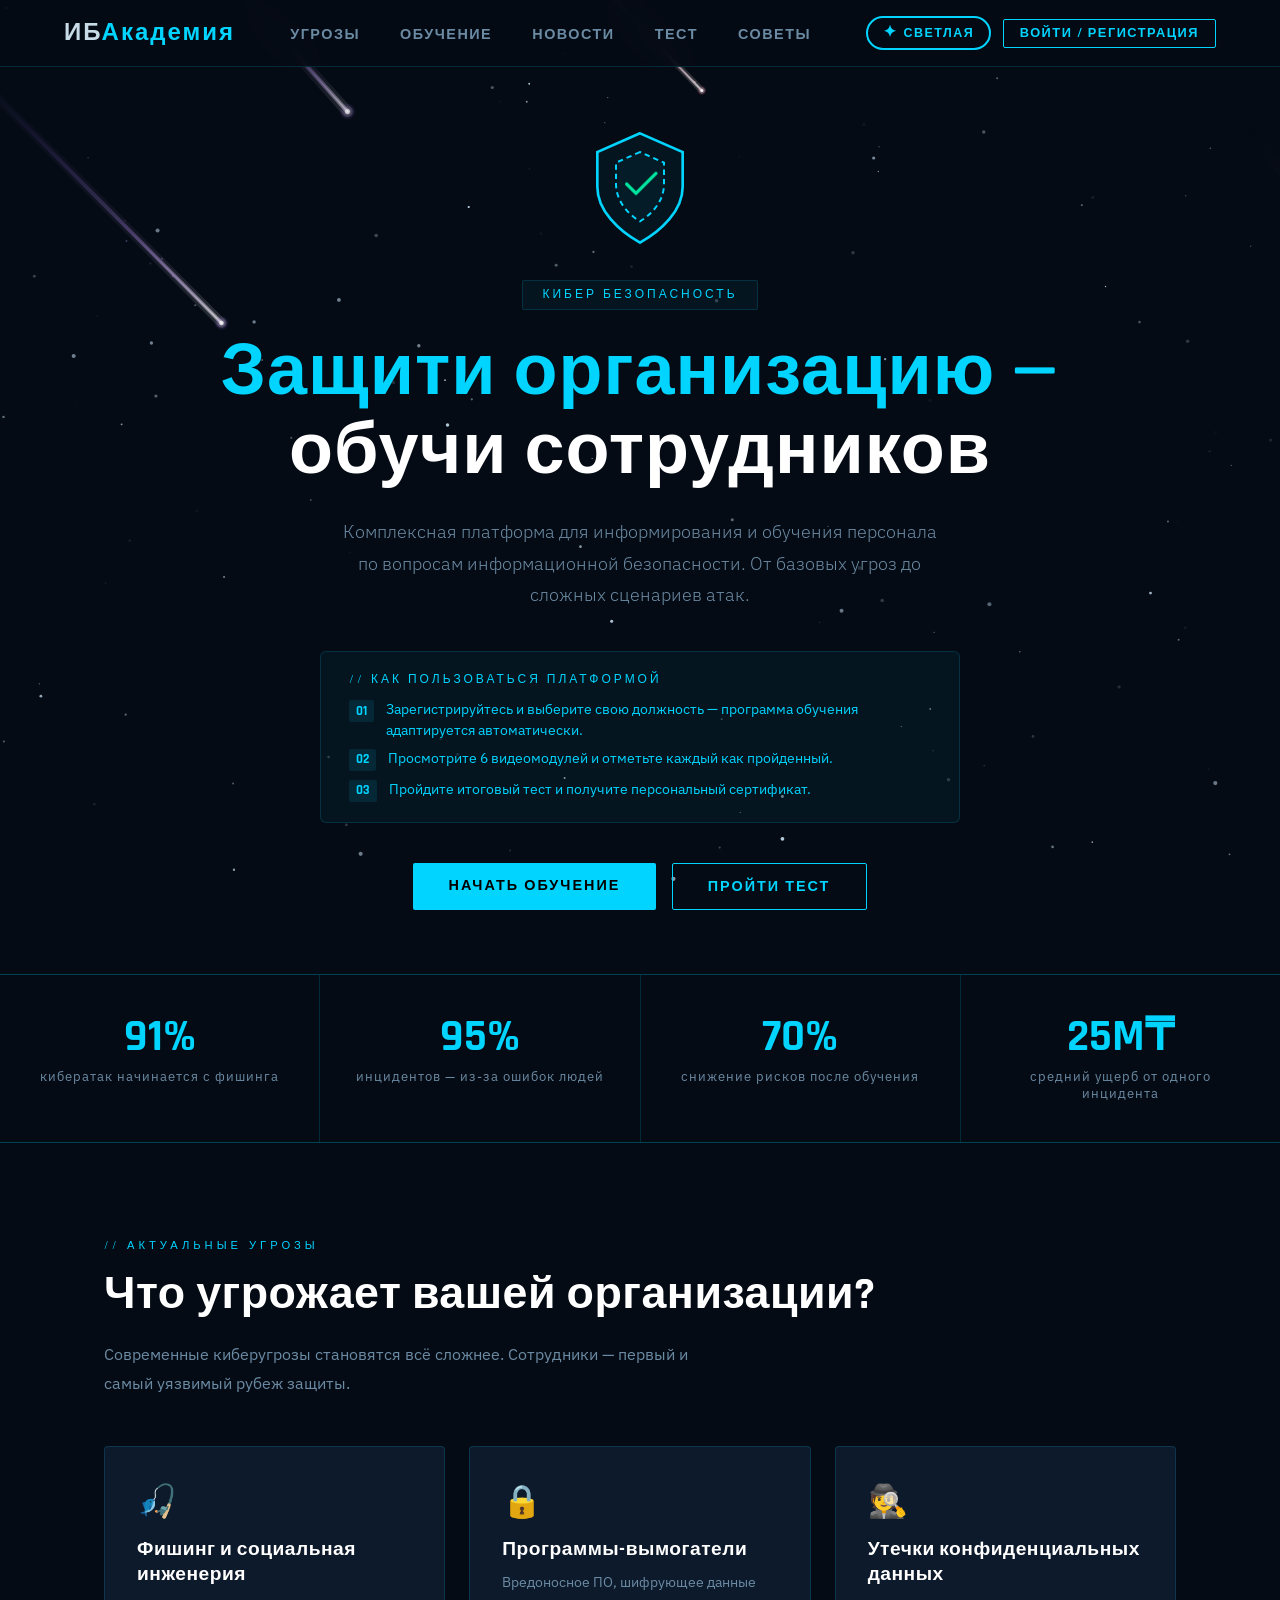
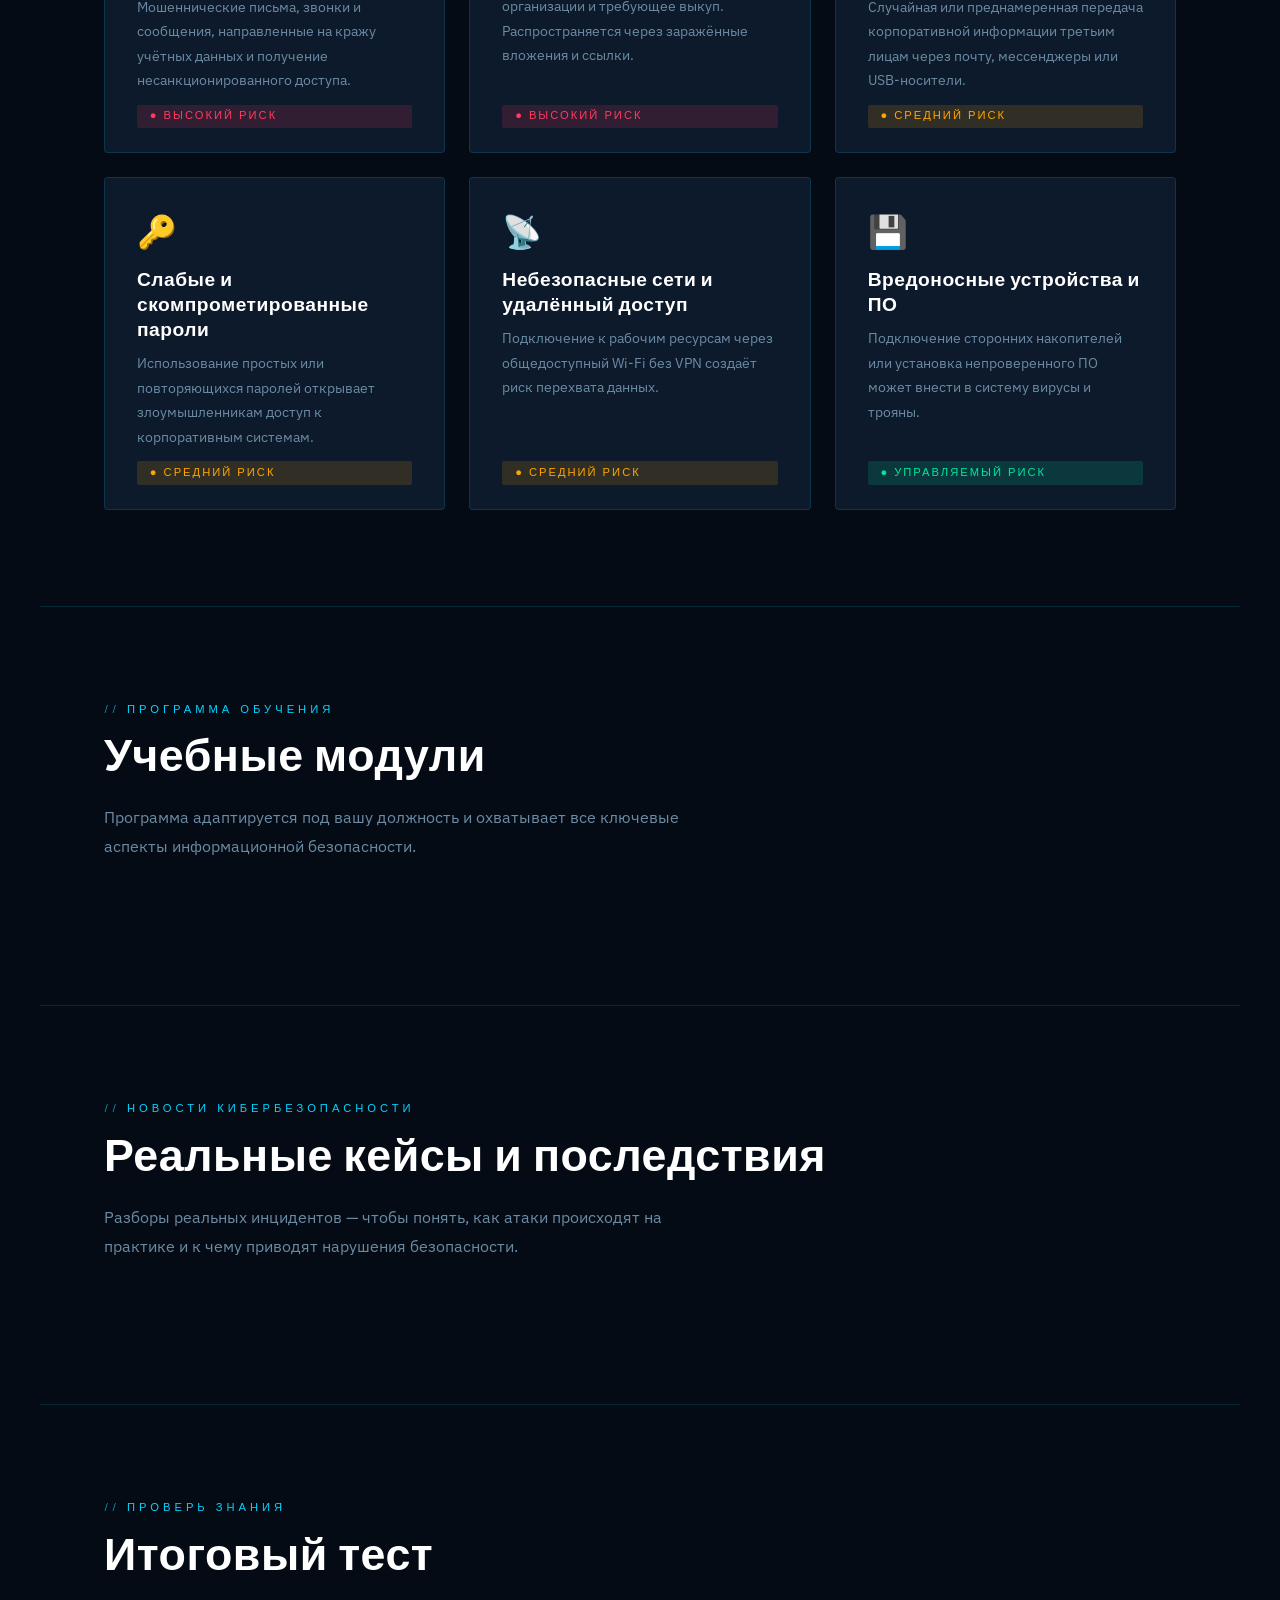
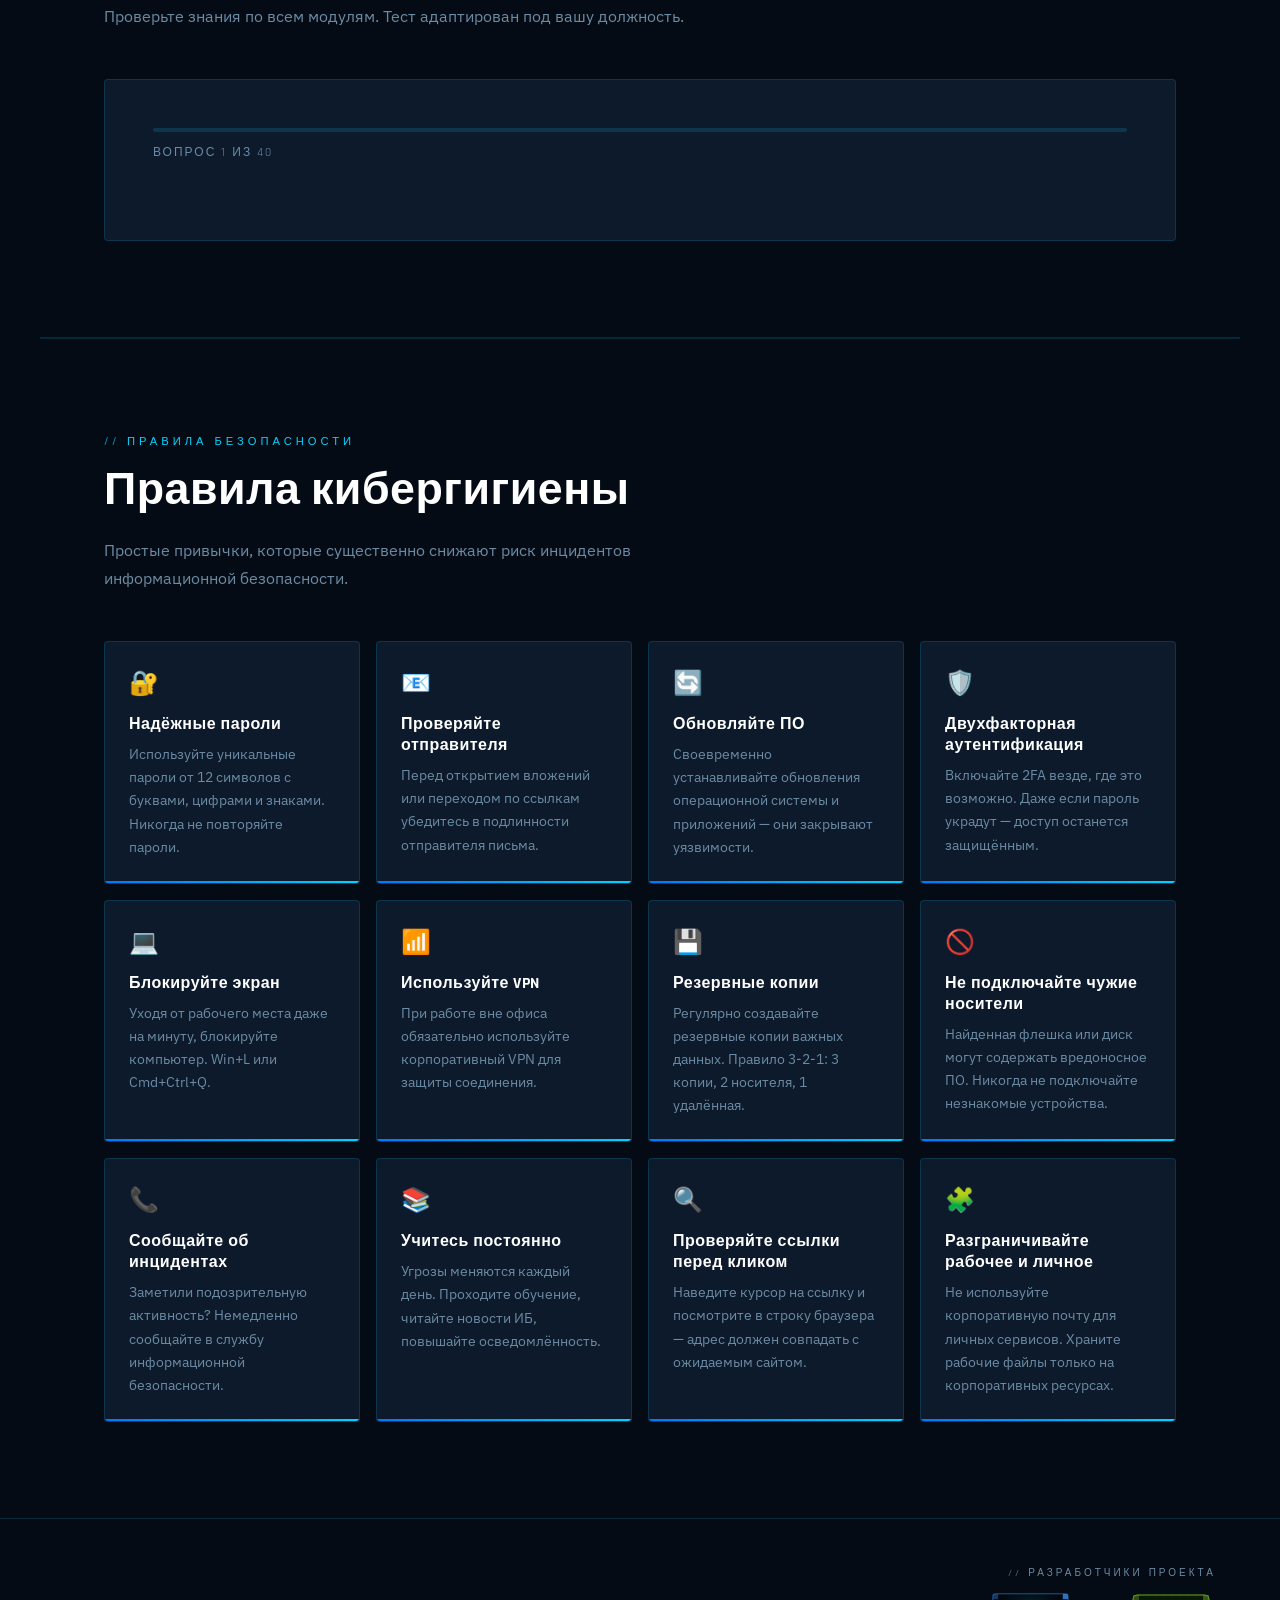
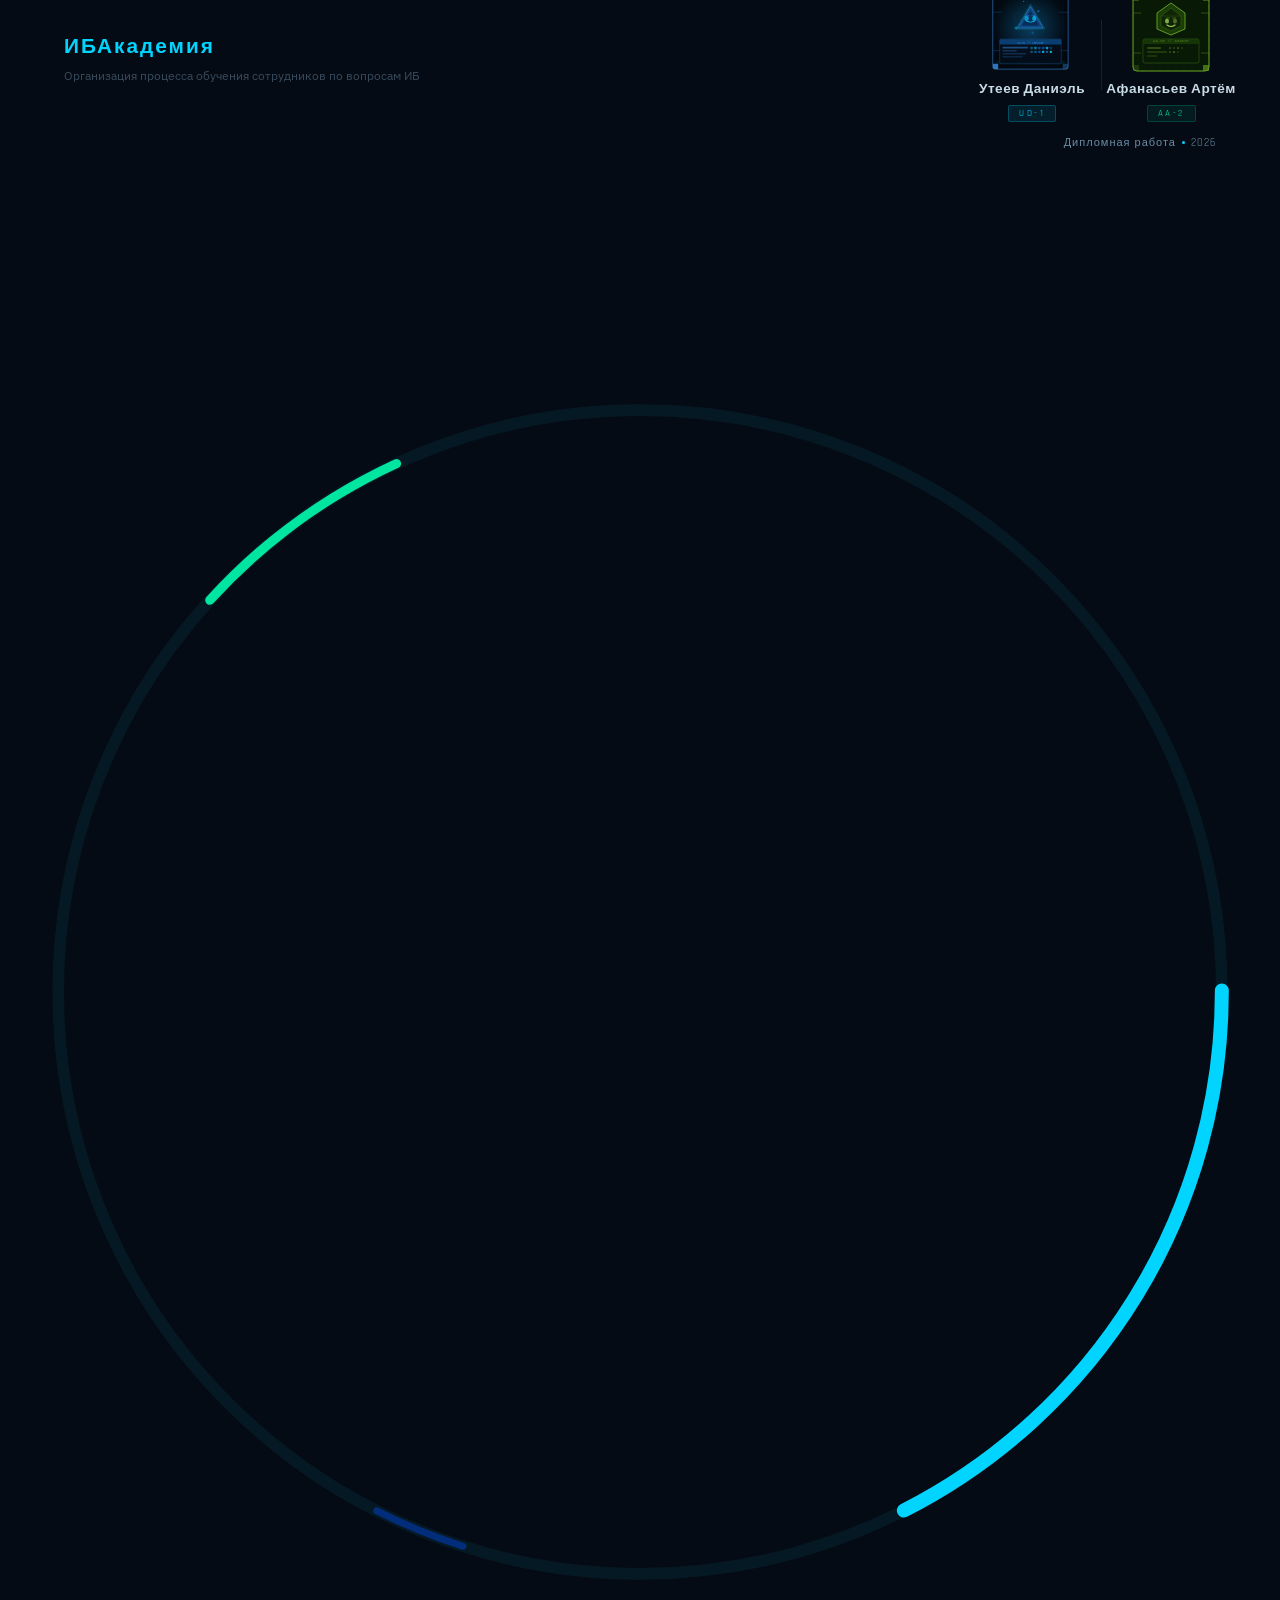
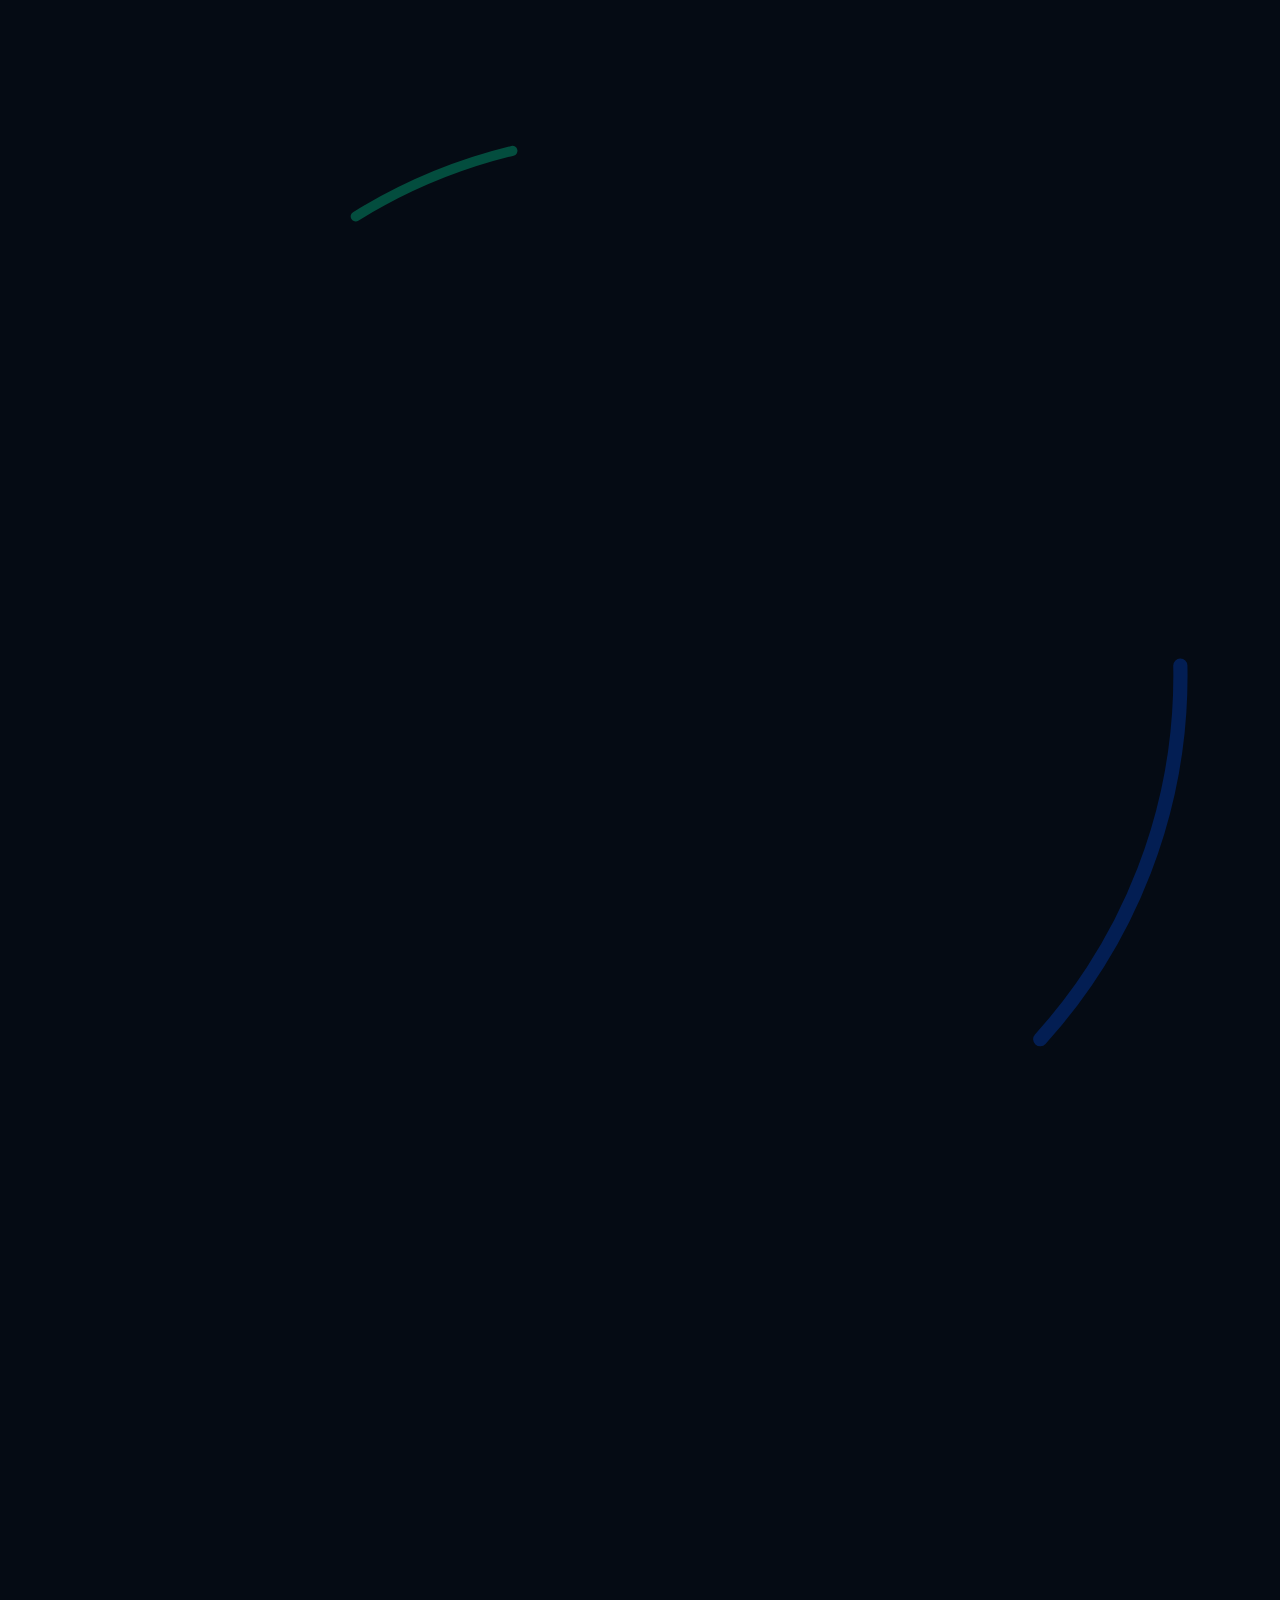
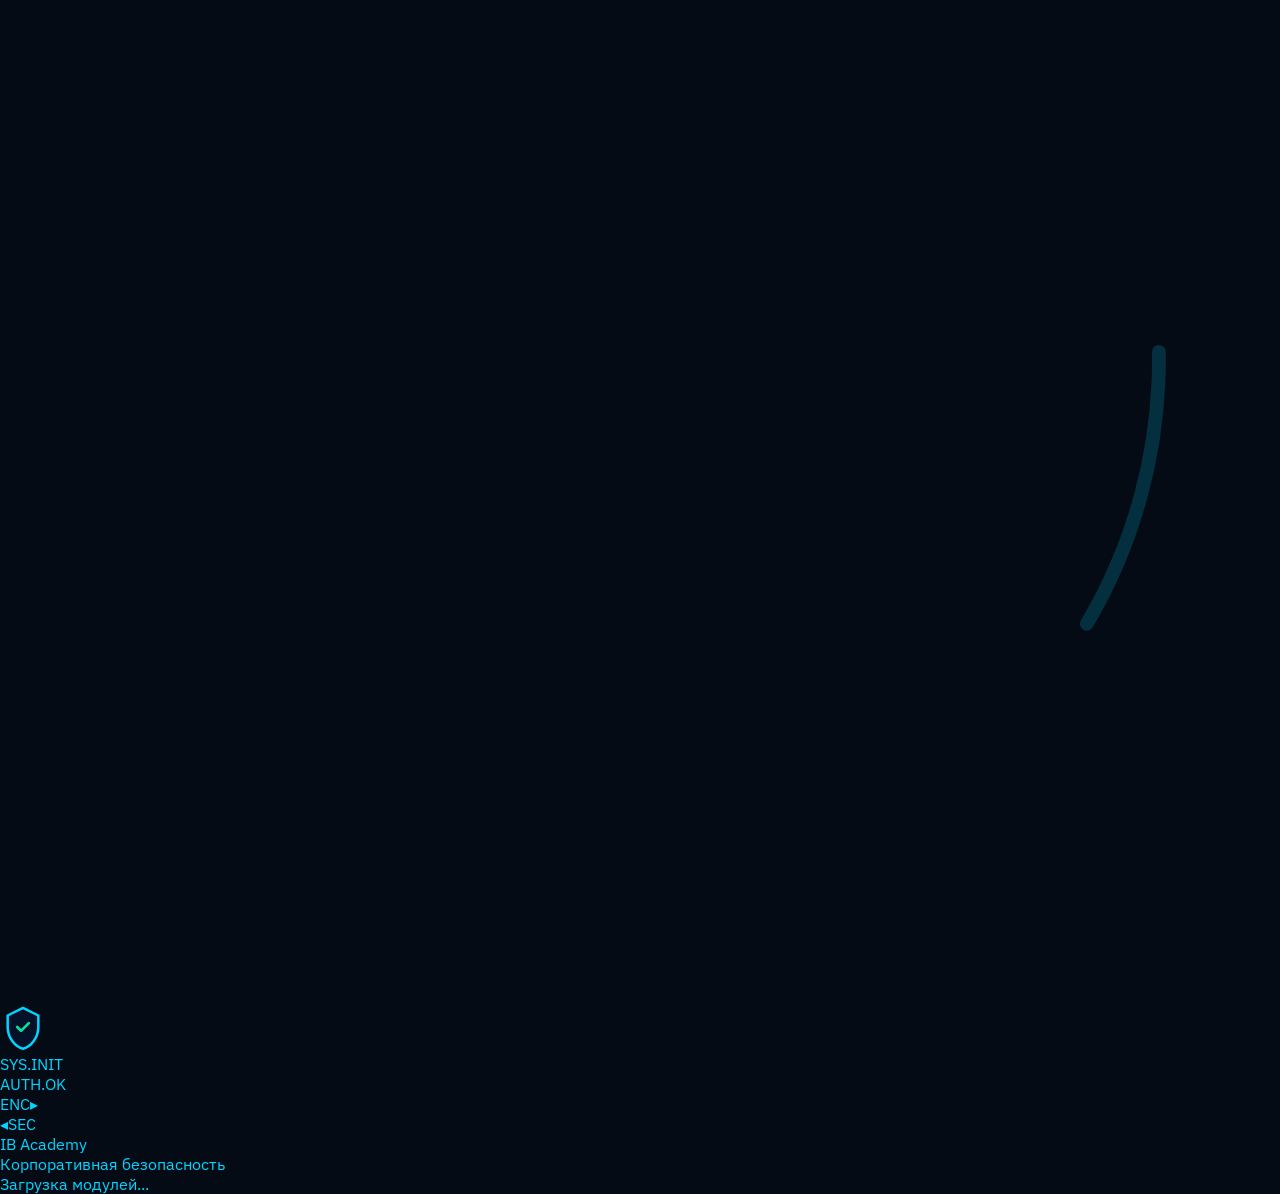
==== commit a1730739: "function_ready index.html" ====
--- a/index.html
+++ b/index.html
@@ -1,6 +1,6 @@
 <!-- admin@ibacademy.ru
 h3#/KquAr7Va9i% -->
-<!-- Господин хакер, пожалуйста, не трогайте. Разработчик злой и неадекватный, КУСАЕТСЯ! -->
+<!-- Господин хакер, пожалуйста, не трогайте. Разработчик злой и неадекватный, КУСАЕТСЯ!-->
 <!doctype html>
 <html lang="ru">
   <head>
@@ -1219,5 +1219,69 @@
   </div>
 </div>
   </body>
+  <div id="pageLoader">
+  <canvas id="plCanvas"></canvas>
+  <div class="pl-scanlines"></div>
+  <div class="pl-vignette"></div>
+  <div class="pl-hline"></div>
+  <div class="pl-corner pl-tl"></div>
+  <div class="pl-corner pl-tr"></div>
+  <div class="pl-corner pl-bl"></div>
+  <div class="pl-corner pl-br"></div>
+
+  <div class="pl-center">
+    <div class="pl-hexwrap">
+      <div class="pl-glow-ring"></div>
+      <svg class="pl-hex-svg pl-r1" viewBox="0 0 110 110">
+        <circle cx="55" cy="55" r="50" fill="none" stroke="rgba(0,212,255,.07)" stroke-width="1"/>
+        <circle cx="55" cy="55" r="50" fill="none" stroke="#00d4ff" stroke-width="1.2" stroke-dasharray="55 259" stroke-linecap="round"/>
+        <circle cx="55" cy="55" r="50" fill="none" stroke="#00e5a0" stroke-width=".8" stroke-dasharray="20 294" stroke-linecap="round" stroke-dashoffset="120"/>
+        <circle cx="55" cy="55" r="50" fill="none" stroke="rgba(0,55,160,.7)" stroke-width=".6" stroke-dasharray="8 306" stroke-linecap="round" stroke-dashoffset="220"/>
+      </svg>
+      <svg class="pl-r2" viewBox="0 0 90 90">
+        <circle cx="45" cy="45" r="38" fill="none" stroke="rgba(0,55,160,.45)" stroke-width="1" stroke-dasharray="28 210" stroke-linecap="round"/>
+        <circle cx="45" cy="45" r="38" fill="none" stroke="rgba(0,229,160,.3)" stroke-width=".7" stroke-dasharray="12 226" stroke-linecap="round" stroke-dashoffset="80"/>
+      </svg>
+      <svg class="pl-r3" viewBox="0 0 74 74">
+        <circle cx="37" cy="37" r="30" fill="none" stroke="rgba(0,212,255,.18)" stroke-width=".8" stroke-dasharray="16 172" stroke-linecap="round"/>
+      </svg>
+      <div class="pl-core">
+        <svg width="46" height="46" viewBox="0 0 24 24" fill="none">
+          <path d="M12 2L4 6v6c0 5.25 3.5 10.15 8 11.35C16.5 22.15 20 17.25 20 12V6L12 2z"
+            stroke="#00d4ff" stroke-width="1.3" stroke-linejoin="round" fill="rgba(0,55,160,.15)"/>
+          <path d="M9 12l2 2 4-4" stroke="#00e5a0" stroke-width="1.4"
+            stroke-linecap="round" stroke-linejoin="round"/>
+        </svg>
+      </div>
+      <div class="pl-hex-data pl-hd1">SYS.INIT</div>
+      <div class="pl-hex-data pl-hd2">AUTH.OK</div>
+      <div class="pl-hex-data pl-hd3">ENC▸</div>
+      <div class="pl-hex-data pl-hd4">◂SEC</div>
+    </div>
+
+    <div class="pl-title-wrap">
+      <div class="pl-title">IB Academy</div>
+      <div class="pl-sub">Корпоративная безопасность</div>
+    </div>
+
+    <div class="pl-progress">
+      <div class="pl-bar-wrap">
+        <div class="pl-bar-bg"></div>
+        <div class="pl-bar-fill"></div>
+        <div class="pl-bar-glow"></div>
+      </div>
+      <div class="pl-status-row">
+        <div class="pl-sdot"></div>
+        <div class="pl-stxt" id="plStatus">Загрузка модулей...</div>
+      </div>
+    </div>
+
+    <div class="pl-dots">
+      <div class="pl-dot"></div>
+      <div class="pl-dot"></div>
+      <div class="pl-dot"></div>
+    </div>
+  </div>
+</div>
   <canvas id="star-canvas"></canvas>
 </html>
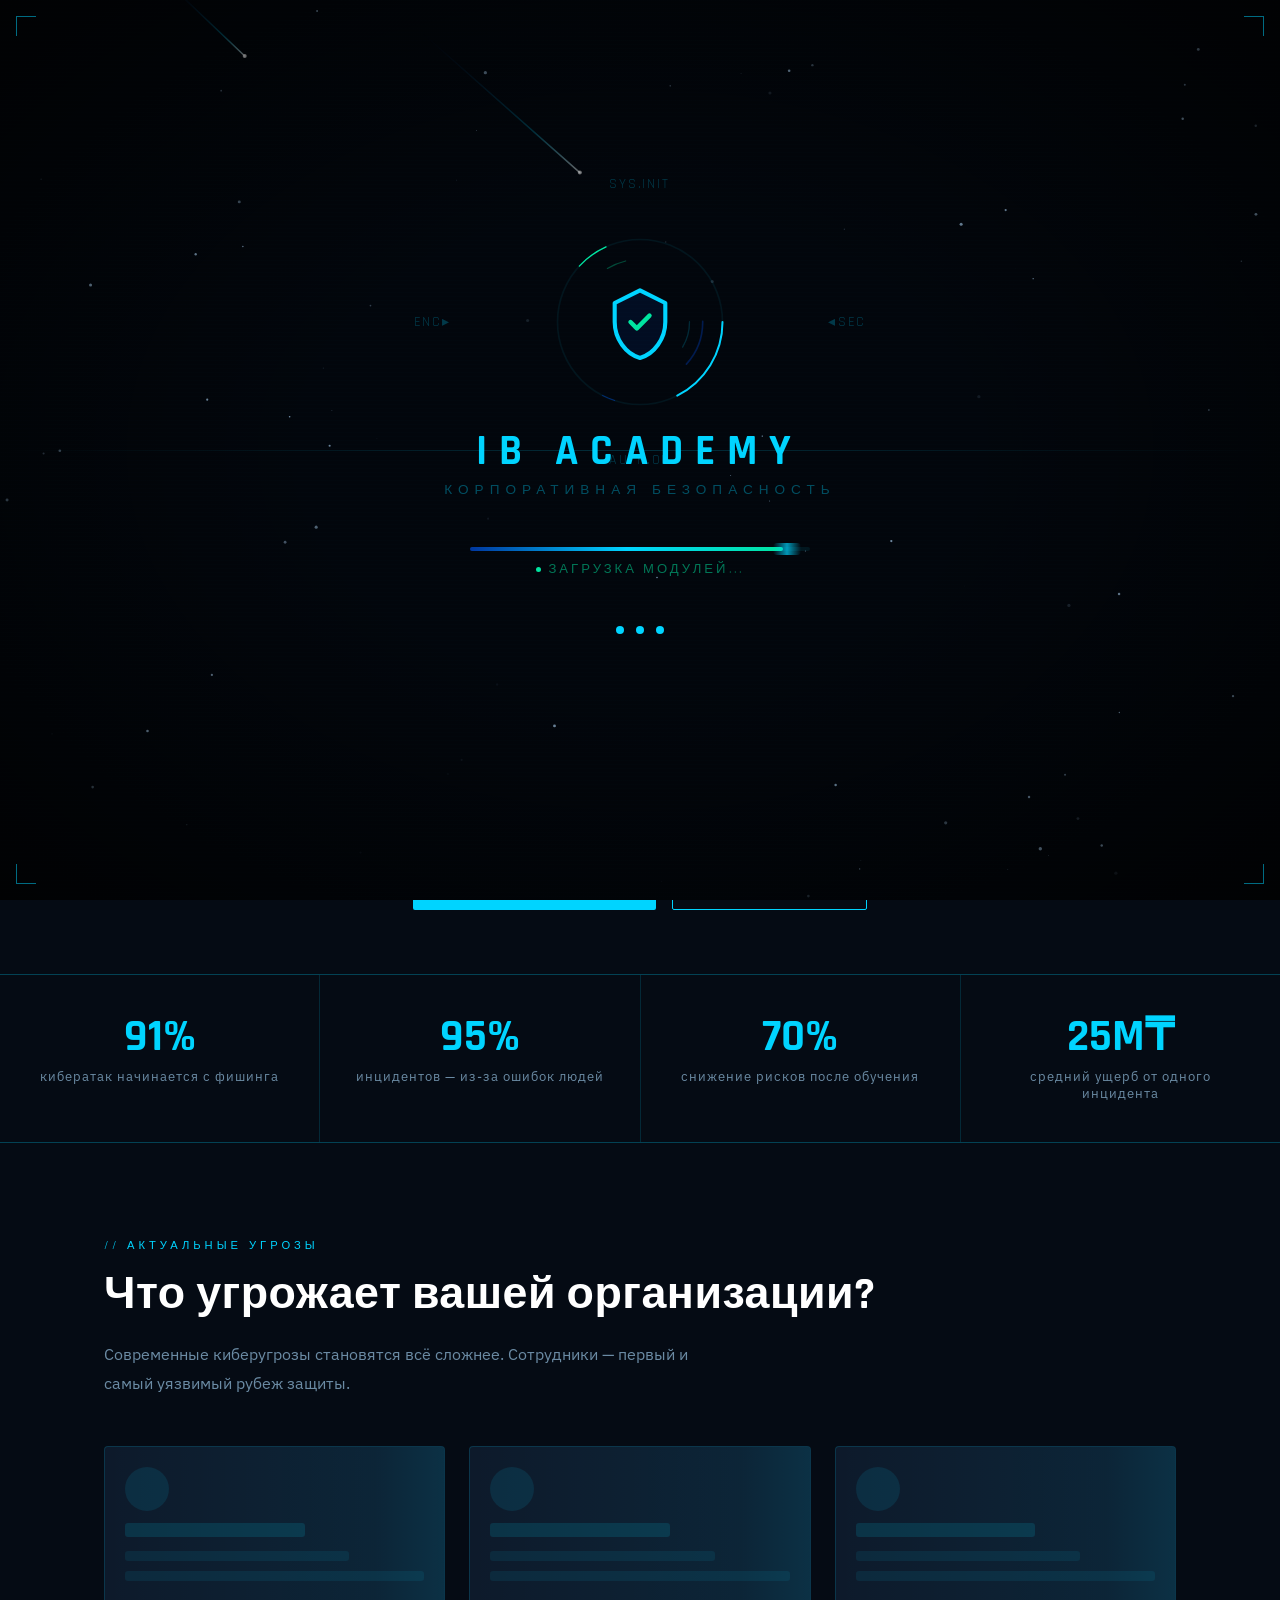
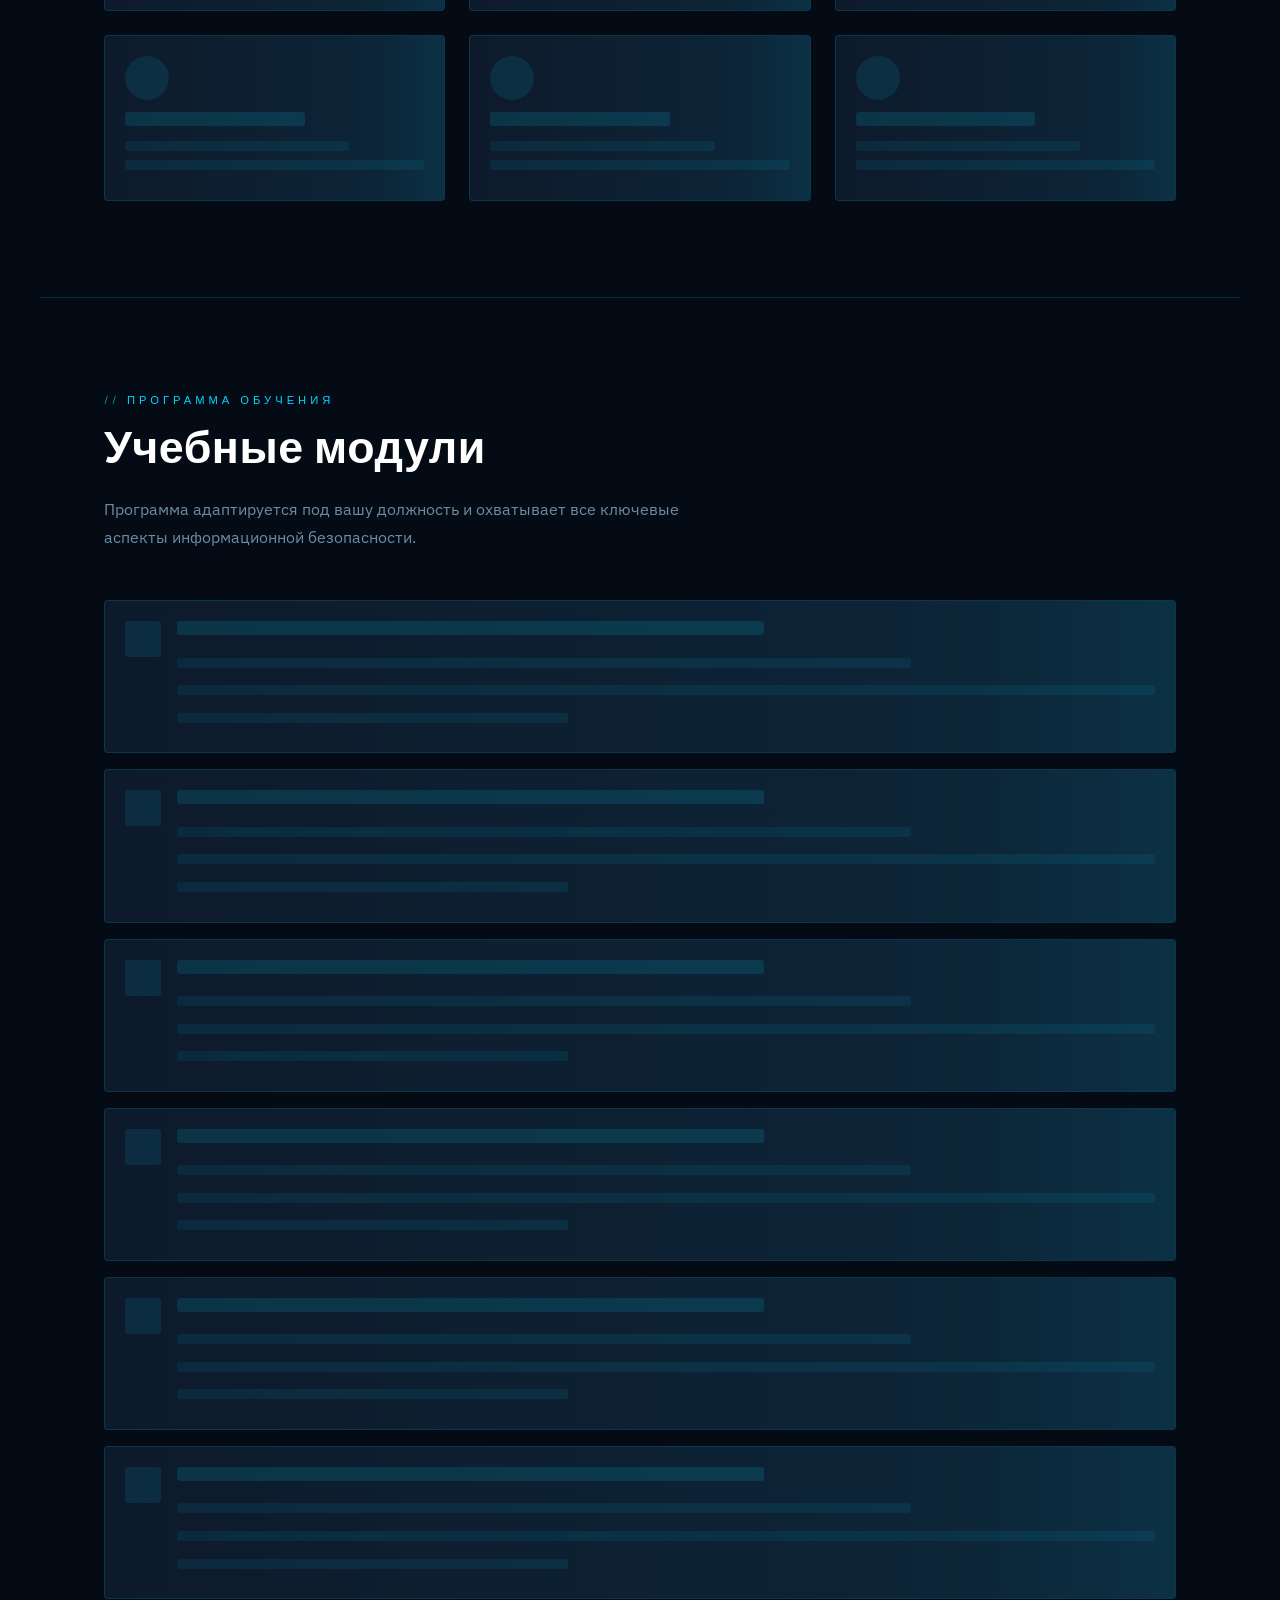
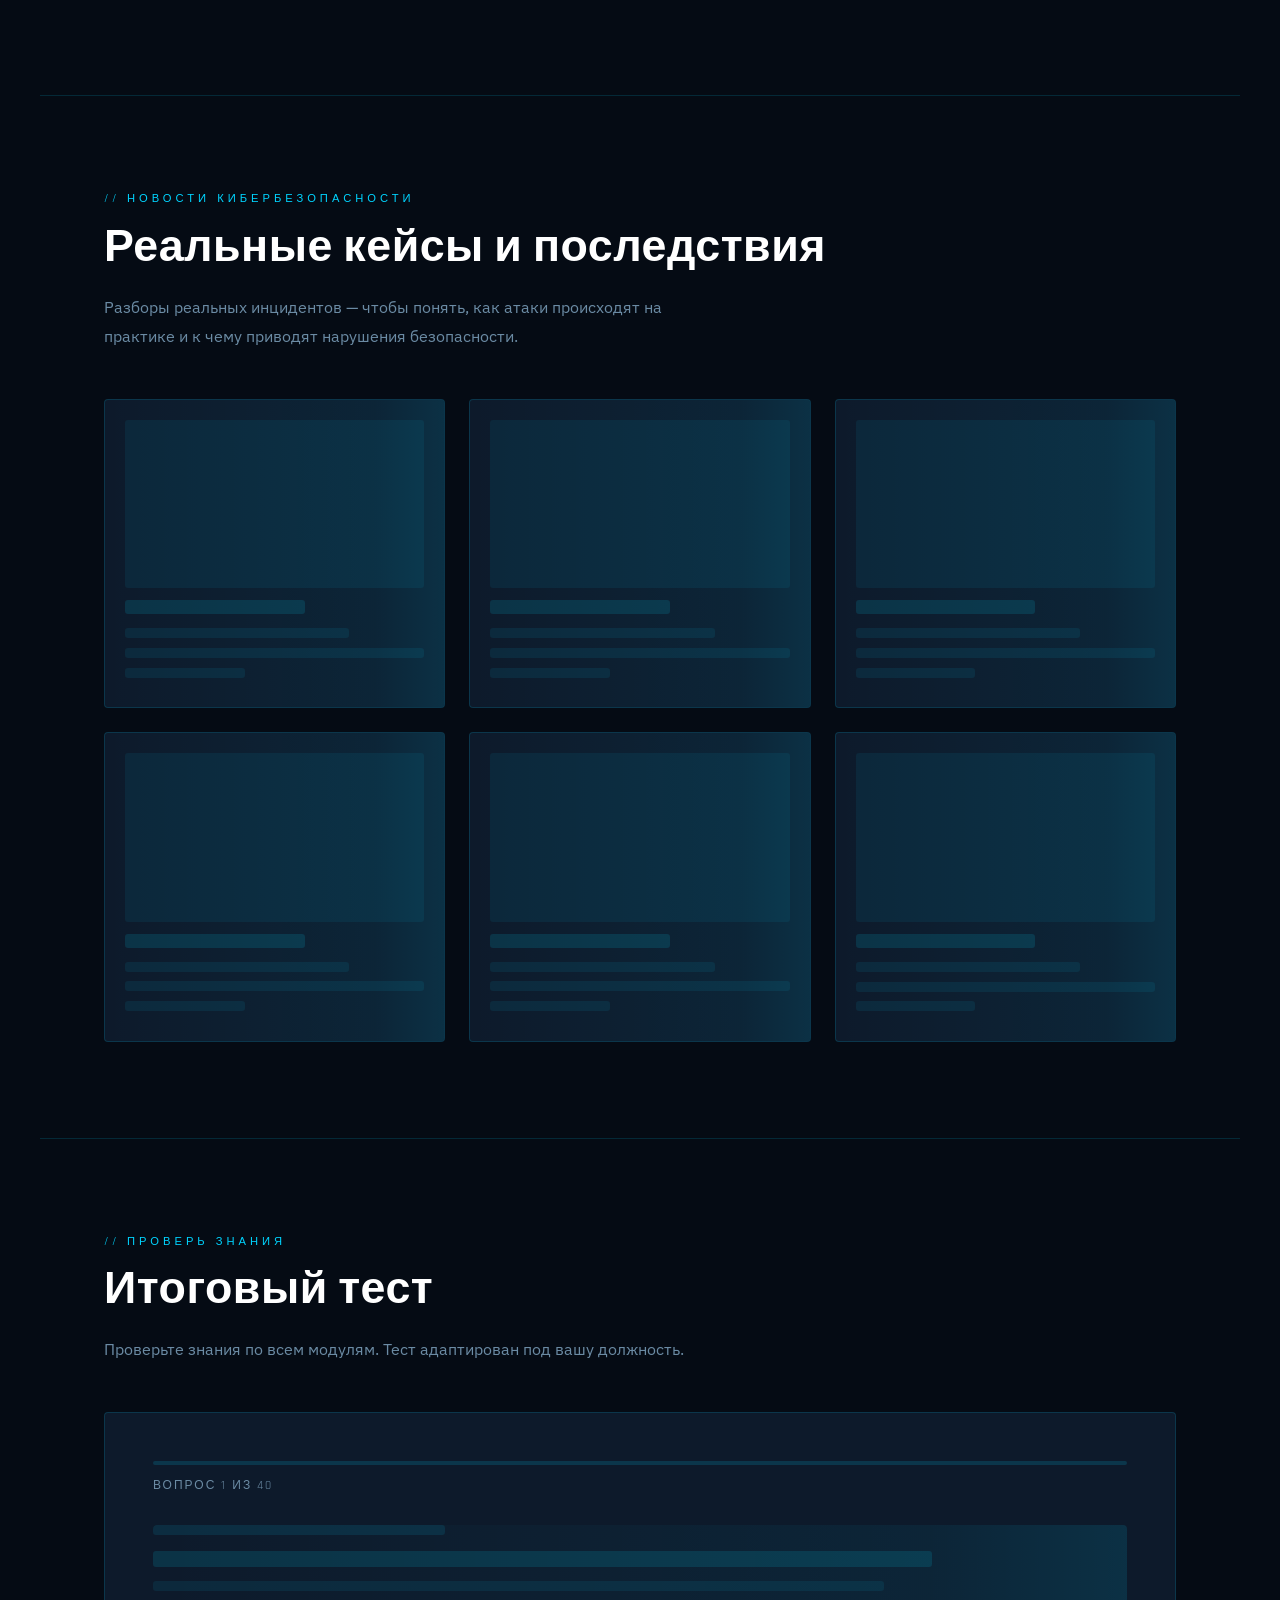
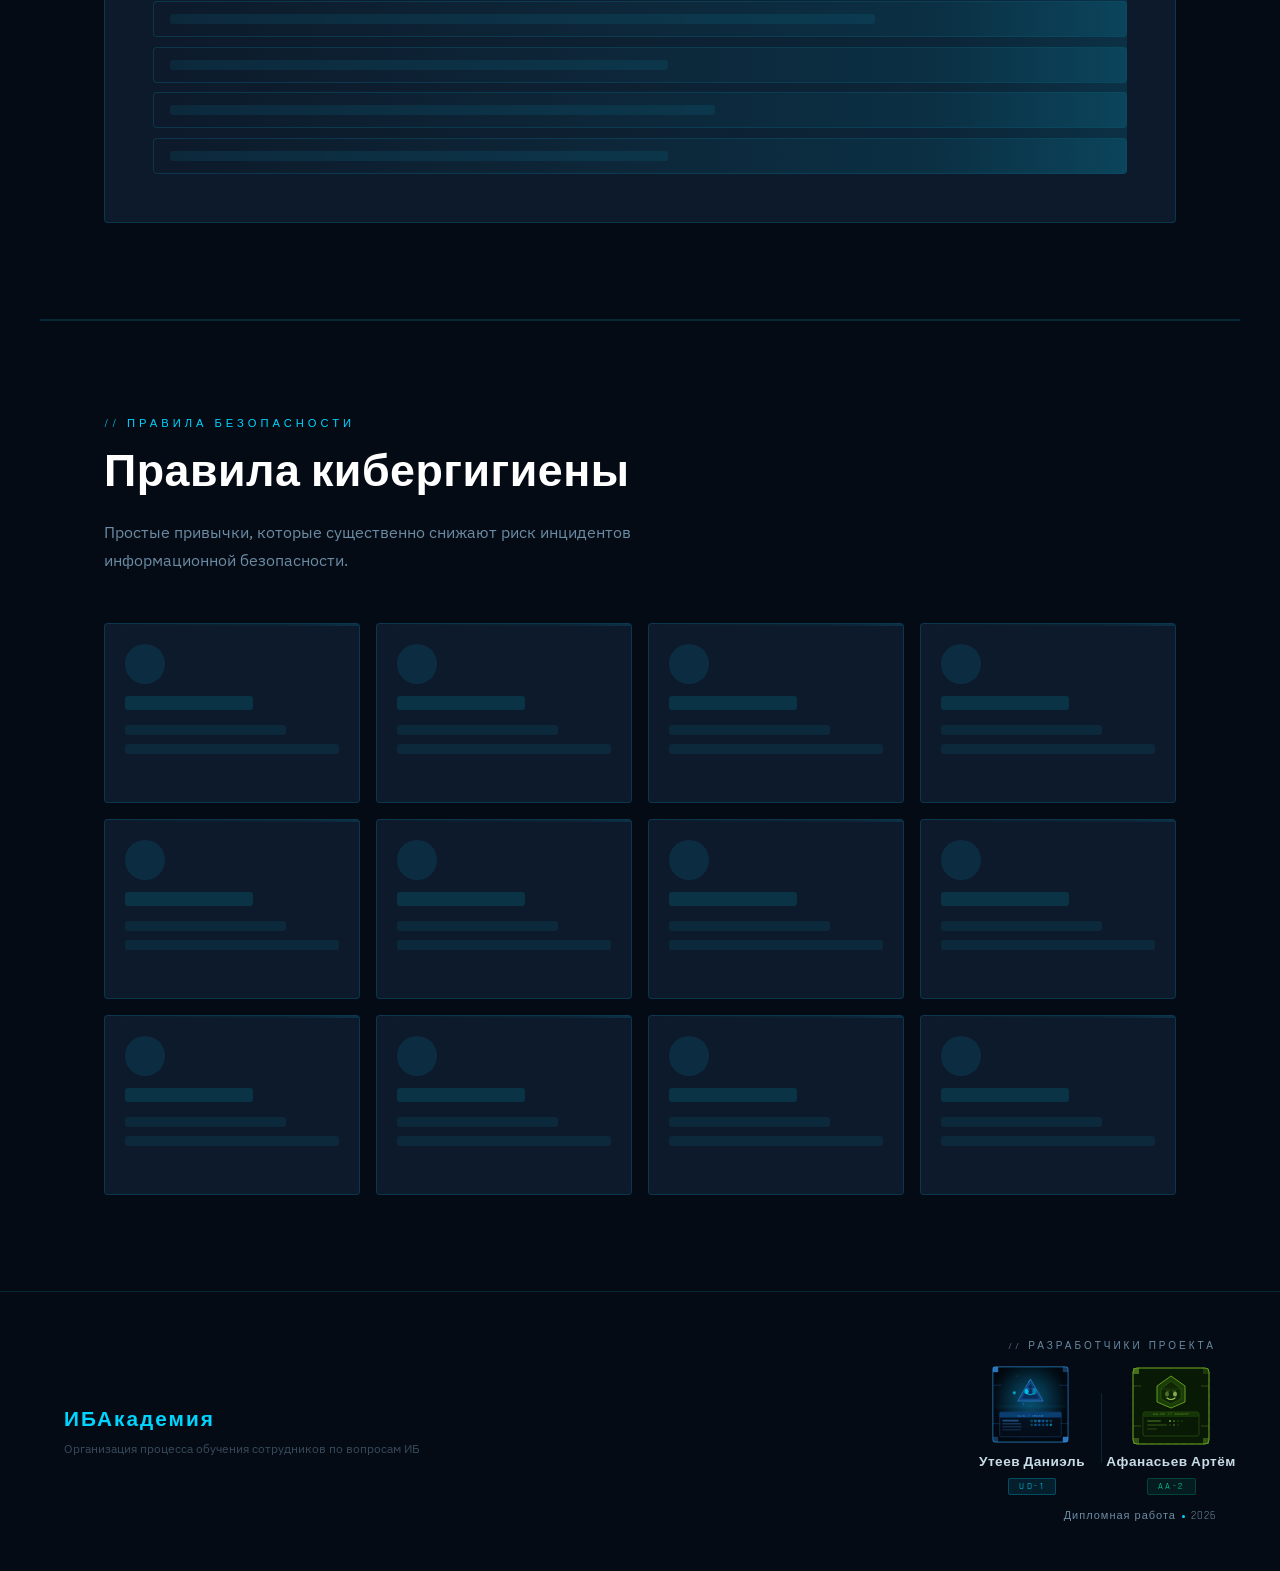
==== commit 81c6c479: "The end index.html" ====
--- a/index.html
+++ b/index.html
@@ -1,6 +1,6 @@
 <!-- admin@ibacademy.ru
 h3#/KquAr7Va9i% -->
-<!-- Господин хакер, пожалуйста, не трогайте. Разработчик злой и неадекватный, КУСАЕТСЯ!-->
+<!-- Господин хакер, пожалуйста, не трогайте. Разработчик злой и неадекватный, КУСАЕТСЯ! -->
 <!doctype html>
 <html lang="ru">
   <head>
--- a/styles.css
+++ b/styles.css
@@ -35,8 +35,12 @@
   background-image:
     radial-gradient(circle, rgba(0, 60, 160, 0.28) 1.5px, transparent 1.5px),
     radial-gradient(circle, rgba(0, 60, 160, 0.16) 1.5px, transparent 1.5px);
-  background-size: 32px 32px, 80px 80px;
-  background-position: 0 0, 16px 16px;
+  background-size:
+    32px 32px,
+    80px 80px;
+  background-position:
+    0 0,
+    16px 16px;
 }
 
 body.light::after {
@@ -46,9 +50,21 @@
   pointer-events: none;
   z-index: 0;
   background:
-    radial-gradient(ellipse 60% 50% at 15% 20%, rgba(0, 80, 200, 0.06) 0%, transparent 60%),
-    radial-gradient(ellipse 50% 40% at 85% 75%, rgba(0, 150, 180, 0.05) 0%, transparent 60%),
-    radial-gradient(ellipse 40% 30% at 50% 50%, rgba(100, 180, 255, 0.04) 0%, transparent 70%);
+    radial-gradient(
+      ellipse 60% 50% at 15% 20%,
+      rgba(0, 80, 200, 0.06) 0%,
+      transparent 60%
+    ),
+    radial-gradient(
+      ellipse 50% 40% at 85% 75%,
+      rgba(0, 150, 180, 0.05) 0%,
+      transparent 60%
+    ),
+    radial-gradient(
+      ellipse 40% 30% at 50% 50%,
+      rgba(100, 180, 255, 0.04) 0%,
+      transparent 70%
+    );
   animation: lightAurora 12s ease-in-out infinite alternate;
 }
 
@@ -340,8 +356,6 @@
   color: var(--accent);
 }
 
-
-
 body.light footer {
   background: #e8eef5;
   border-top: 2px solid rgba(0, 60, 160, 0.15);
@@ -411,8 +425,6 @@
   color: var(--text);
   overflow-x: hidden;
 }
-
-
 
 #star-canvas {
   position: fixed;
@@ -1863,7 +1875,6 @@
   overflow: hidden;
 }
 
-
 /* === SHIELD LOGO ANIMATIONS === */
 @keyframes shieldFloat {
   0%,
@@ -3368,21 +3379,21 @@
 body.light {
   background: #f0f4f8;
   body.light .shield-icon svg path:nth-child(1) {
-  stroke: #0055cc;
-}
-
-body.light .shield-icon svg path:nth-child(2) {
-  stroke: #0055cc;
-}
-
-body.light .shield-icon svg path:nth-child(3) {
-  stroke: #007a50;
-}
-
-body.light .shield-icon {
-  animation: shieldFloat 3s ease-in-out infinite;
-  filter: drop-shadow(0 0 16px rgba(0, 60, 160, 0.3));
-}
+    stroke: #0055cc;
+  }
+
+  body.light .shield-icon svg path:nth-child(2) {
+    stroke: #0055cc;
+  }
+
+  body.light .shield-icon svg path:nth-child(3) {
+    stroke: #007a50;
+  }
+
+  body.light .shield-icon {
+    animation: shieldFloat 3s ease-in-out infinite;
+    filter: drop-shadow(0 0 16px rgba(0, 60, 160, 0.3));
+  }
 }
 
 body.light .nav-logo,
@@ -3403,7 +3414,8 @@
 }
 
 @keyframes badgeGlowLight {
-  0%, 100% {
+  0%,
+  100% {
     box-shadow: 0 0 6px rgba(0, 55, 160, 0.15);
     border-color: rgba(0, 55, 160, 0.4);
   }
@@ -3500,63 +3512,74 @@
   background: rgba(255, 165, 0, 0.1);
 }
 @keyframes starPulse {
-  from { filter: drop-shadow(0 0 2px rgba(0,212,255,0.4)); }
-  to   { filter: drop-shadow(0 0 6px rgba(0,212,255,0.9)) drop-shadow(0 0 12px rgba(0,119,255,0.4)); }
+  from {
+    filter: drop-shadow(0 0 2px rgba(0, 212, 255, 0.4));
+  }
+  to {
+    filter: drop-shadow(0 0 6px rgba(0, 212, 255, 0.9))
+      drop-shadow(0 0 12px rgba(0, 119, 255, 0.4));
+  }
 }
 
 .credits-block {
-    display: flex;
-    flex-direction: column;
-    align-items: flex-end;
-    gap: 10px;
-  }
-  .credits-label {
-    font-family: "Rajdhani", sans-serif;
-    font-size: 0.7rem;
-    letter-spacing: 2px;
-    text-transform: uppercase;
-    color: var(--text-dim);
-  }
-  .credits-people {
-    display: flex;
-    align-items: center;
-    gap: 18px;
-  }
-  .person-lead {
-    display: flex;
-    flex-direction: column;
-    align-items: center;
-    gap: 5px;
-  }
-  .avatar-lead {
-    width: 46px;
-    height: 46px;
-    border-radius: 50%;
-    background: rgba(0, 212, 255, 0.12);
-    display: flex;
-    align-items: center;
-    justify-content: center;
-    font-family: "Rajdhani", sans-serif;
-    font-size: 14px;
-    font-weight: 700;
-    color: var(--accent);
-    border: 1.5px solid var(--accent);
-    position: relative;
-  }
-  .avatar-lead::after {
-    content: '';
-    position: absolute;
+  display: flex;
+  flex-direction: column;
+  align-items: flex-end;
+  gap: 10px;
+}
+.credits-label {
+  font-family: "Rajdhani", sans-serif;
+  font-size: 0.7rem;
+  letter-spacing: 2px;
+  text-transform: uppercase;
+  color: var(--text-dim);
+}
+.credits-people {
+  display: flex;
+  align-items: center;
+  gap: 18px;
+}
+.person-lead {
+  display: flex;
+  flex-direction: column;
+  align-items: center;
+  gap: 5px;
+}
+.avatar-lead {
+  width: 46px;
+  height: 46px;
+  border-radius: 50%;
+  background: rgba(0, 212, 255, 0.12);
+  display: flex;
+  align-items: center;
+  justify-content: center;
+  font-family: "Rajdhani", sans-serif;
+  font-size: 14px;
+  font-weight: 700;
+  color: var(--accent);
+  border: 1.5px solid var(--accent);
+  position: relative;
+}
+.avatar-lead::after {
+  content: "";
+  position: absolute;
+  inset: -4px;
+  border-radius: 50%;
+  border: 1px solid var(--accent);
+  opacity: 0;
+  animation: ring-pulse 2.4s ease-in-out infinite;
+}
+@keyframes ring-pulse {
+  0% {
     inset: -4px;
-    border-radius: 50%;
-    border: 1px solid var(--accent);
+    opacity: 0.7;
+  }
+  100% {
+    inset: -14px;
     opacity: 0;
-    animation: ring-pulse 2.4s ease-in-out infinite;
-  }
-  @keyframes ring-pulse {
-    0%   { inset: -4px; opacity: 0.7; }
-    100% { inset: -14px; opacity: 0; }
-  }
-  .avatar-assist {
+  }
+}
+.avatar-assist {
   width: 42px;
   height: 42px;
   border-radius: 50%;
@@ -3570,39 +3593,39 @@
   color: var(--success);
   border: 1px solid var(--success);
 }
-  .name-lead {
-    font-family: "Rajdhani", sans-serif;
-    font-size: 0.95rem;
-    font-weight: 700;
-    color: #fff;
-    white-space: nowrap;
-    letter-spacing: 0.5px;
-  }
-  .role-lead {
-    font-family: "Rajdhani", sans-serif;
-    font-size: 0.6rem;
-    letter-spacing: 2px;
-    text-transform: uppercase;
-    color: var(--accent);
-    background: rgba(0, 212, 255, 0.1);
-    padding: 2px 8px;
-    border-radius: 20px;
-    border: 1px solid rgba(0, 212, 255, 0.3);
-  }
-  .person-assist {
-    display: flex;
-    flex-direction: column;
-    align-items: center;
-    gap: 5px;
-  }
-  .name-assist {
-  font-family: "Rajdhani", sans-serif;
-  font-size: 0.9rem;
+.name-lead {
+  font-family: "Rajdhani", sans-serif;
+  font-size: 0.95rem;
   font-weight: 700;
   color: #fff;
   white-space: nowrap;
-}
-  .role-assist {
+  letter-spacing: 0.5px;
+}
+.role-lead {
+  font-family: "Rajdhani", sans-serif;
+  font-size: 0.6rem;
+  letter-spacing: 2px;
+  text-transform: uppercase;
+  color: var(--accent);
+  background: rgba(0, 212, 255, 0.1);
+  padding: 2px 8px;
+  border-radius: 20px;
+  border: 1px solid rgba(0, 212, 255, 0.3);
+}
+.person-assist {
+  display: flex;
+  flex-direction: column;
+  align-items: center;
+  gap: 5px;
+}
+.name-assist {
+  font-family: "Rajdhani", sans-serif;
+  font-size: 0.9rem;
+  font-weight: 700;
+  color: #fff;
+  white-space: nowrap;
+}
+.role-assist {
   font-family: "Rajdhani", sans-serif;
   font-size: 0.6rem;
   letter-spacing: 2px;
@@ -3613,34 +3636,39 @@
   border-radius: 20px;
   border: 1px solid rgba(0, 229, 160, 0.3);
 }
-  .divider-vert {
-    width: 1px;
-    height: 44px;
-    background: var(--border);
-    align-self: center;
-  }
-  .credits-year {
-    font-size: 0.7rem;
-    color: var(--text-dim);
-    letter-spacing: 0.5px;
-    display: flex;
-    align-items: center;
-    gap: 4px;
-  }
-  .dot-accent {
-    display: inline-block;
-    width: 5px;
-    height: 5px;
-    border-radius: 50%;
-    background: var(--accent);
-    animation: dot-blink 2.4s ease-in-out infinite;
-  }
-  @keyframes dot-blink {
-    0%, 100% { opacity: 1; }
-    50% { opacity: 0.2; }
-  }
-
-  .footer-dev-section {
+.divider-vert {
+  width: 1px;
+  height: 44px;
+  background: var(--border);
+  align-self: center;
+}
+.credits-year {
+  font-size: 0.7rem;
+  color: var(--text-dim);
+  letter-spacing: 0.5px;
+  display: flex;
+  align-items: center;
+  gap: 4px;
+}
+.dot-accent {
+  display: inline-block;
+  width: 5px;
+  height: 5px;
+  border-radius: 50%;
+  background: var(--accent);
+  animation: dot-blink 2.4s ease-in-out infinite;
+}
+@keyframes dot-blink {
+  0%,
+  100% {
+    opacity: 1;
+  }
+  50% {
+    opacity: 0.2;
+  }
+}
+
+.footer-dev-section {
   display: flex;
   flex-direction: column;
   align-items: flex-end;
@@ -3719,15 +3747,24 @@
   animation: devDotBlink 2.4s ease-in-out infinite;
 }
 @keyframes devDotBlink {
-  0%, 100% { opacity: 1; }
-  50% { opacity: 0.15; }
+  0%,
+  100% {
+    opacity: 1;
+  }
+  50% {
+    opacity: 0.15;
+  }
 }
 .footer-scan {
   animation: footerScan 3s linear infinite;
 }
 @keyframes footerScan {
-  0% { transform: translateY(-100%); }
-  100% { transform: translateY(400%); }
+  0% {
+    transform: translateY(-100%);
+  }
+  100% {
+    transform: translateY(400%);
+  }
 }
 
 /* ADMIN CARD HEADER */
@@ -3810,3 +3847,495 @@
   letter-spacing: 2px;
   text-transform: uppercase;
 }
+
+.skeleton-wrap {
+  display: flex;
+  flex-direction: column;
+  gap: 1rem;
+  padding: 1rem 0;
+}
+
+.skeleton-card {
+  border: 1px solid var(--border);
+  border-radius: 4px;
+  padding: 1.25rem;
+  background: var(--surface);
+  overflow: hidden;
+  position: relative;
+}
+
+.skeleton-card::after {
+  content: "";
+  position: absolute;
+  inset: 0;
+  background: linear-gradient(
+    90deg,
+    transparent 0%,
+    rgba(0, 212, 255, 0.06) 40%,
+    rgba(0, 212, 255, 0.12) 50%,
+    rgba(0, 212, 255, 0.06) 60%,
+    transparent 100%
+  );
+  background-size: 200% 100%;
+  animation: skeletonShimmer 1.8s ease-in-out infinite;
+}
+
+@keyframes skeletonShimmer {
+  0% {
+    background-position: 200% 0;
+  }
+  100% {
+    background-position: -200% 0;
+  }
+}
+
+.sk-line {
+  height: 10px;
+  border-radius: 3px;
+  background: rgba(0, 212, 255, 0.08);
+  margin-bottom: 0.6rem;
+}
+
+.sk-line.wide {
+  width: 75%;
+}
+.sk-line.full {
+  width: 100%;
+}
+.sk-line.short {
+  width: 40%;
+}
+.sk-line.title {
+  height: 14px;
+  width: 60%;
+  margin-bottom: 0.9rem;
+  background: rgba(0, 212, 255, 0.13);
+}
+
+.sk-thumb {
+  width: 100%;
+  aspect-ratio: 16/9;
+  border-radius: 3px;
+  background: rgba(0, 212, 255, 0.07);
+  margin-bottom: 0.75rem;
+}
+
+.sk-row {
+  display: flex;
+  gap: 1rem;
+}
+
+.sk-num {
+  width: 36px;
+  height: 36px;
+  border-radius: 3px;
+  background: rgba(0, 212, 255, 0.1);
+  flex-shrink: 0;
+}
+
+.sk-body {
+  flex: 1;
+  display: flex;
+  flex-direction: column;
+  gap: 0.5rem;
+}
+
+#pageLoader {
+  position: fixed;
+  inset: 0;
+  z-index: 99999;
+  background: #02060c;
+  display: flex;
+  align-items: center;
+  justify-content: center;
+  transition:
+    opacity 0.6s ease,
+    visibility 0.6s ease;
+  overflow: hidden;
+}
+#pageLoader.hidden {
+  opacity: 0;
+  visibility: hidden;
+  pointer-events: none;
+}
+#pageLoader canvas {
+  position: absolute;
+  inset: 0;
+  pointer-events: none;
+}
+.pl-scanlines {
+  position: absolute;
+  inset: 0;
+  pointer-events: none;
+  background: repeating-linear-gradient(
+    0deg,
+    transparent,
+    transparent 3px,
+    rgba(0, 212, 255, 0.009) 3px,
+    rgba(0, 212, 255, 0.009) 4px
+  );
+}
+.pl-vignette {
+  position: absolute;
+  inset: 0;
+  pointer-events: none;
+  background: radial-gradient(
+    ellipse at center,
+    transparent 35%,
+    rgba(0, 0, 0, 0.75) 100%
+  );
+}
+.pl-hline {
+  position: absolute;
+  left: 0;
+  right: 0;
+  height: 1px;
+  top: 50%;
+  background: linear-gradient(
+    90deg,
+    transparent,
+    rgba(0, 212, 255, 0.08),
+    rgba(0, 212, 255, 0.2),
+    rgba(0, 212, 255, 0.08),
+    transparent
+  );
+  animation: plHline 4s ease-in-out infinite;
+}
+@keyframes plHline {
+  0%,
+  100% {
+    top: 15%;
+    opacity: 0;
+  }
+  10% {
+    opacity: 1;
+  }
+  90% {
+    opacity: 1;
+  }
+  99% {
+    top: 85%;
+    opacity: 0;
+  }
+}
+.pl-corner {
+  position: absolute;
+  width: 20px;
+  height: 20px;
+}
+.pl-tl {
+  top: 16px;
+  left: 16px;
+  border-top: 1px solid rgba(0, 212, 255, 0.5);
+  border-left: 1px solid rgba(0, 212, 255, 0.5);
+}
+.pl-tr {
+  top: 16px;
+  right: 16px;
+  border-top: 1px solid rgba(0, 212, 255, 0.5);
+  border-right: 1px solid rgba(0, 212, 255, 0.5);
+}
+.pl-bl {
+  bottom: 16px;
+  left: 16px;
+  border-bottom: 1px solid rgba(0, 212, 255, 0.5);
+  border-left: 1px solid rgba(0, 212, 255, 0.5);
+}
+.pl-br {
+  bottom: 16px;
+  right: 16px;
+  border-bottom: 1px solid rgba(0, 212, 255, 0.5);
+  border-right: 1px solid rgba(0, 212, 255, 0.5);
+}
+.pl-center {
+  position: relative;
+  z-index: 10;
+  display: flex;
+  flex-direction: column;
+  align-items: center;
+  gap: 48px;
+}
+.pl-hexwrap {
+  position: relative;
+  width: 110px;
+  height: 110px;
+  transform: scale(1.65);
+}
+.pl-glow-ring {
+  position: absolute;
+  inset: -8px;
+  border-radius: 50%;
+  animation: plGlowPulse 2.2s ease-in-out infinite;
+}
+@keyframes plGlowPulse {
+  0%,
+  100% {
+    box-shadow:
+      0 0 20px rgba(0, 212, 255, 0.12),
+      0 0 40px rgba(0, 55, 160, 0.08);
+  }
+  50% {
+    box-shadow:
+      0 0 40px rgba(0, 212, 255, 0.4),
+      0 0 80px rgba(0, 55, 160, 0.25),
+      0 0 120px rgba(0, 229, 160, 0.08);
+  }
+}
+.pl-hex-svg {
+  position: absolute;
+  inset: 0;
+}
+.pl-r1 {
+  animation: plSpinCW 3s linear infinite;
+}
+.pl-r2 {
+  position: absolute;
+  inset: 10px;
+  width: 90px;
+  height: 90px;
+  animation: plSpinCCW 4.5s linear infinite;
+}
+.pl-r3 {
+  position: absolute;
+  inset: 18px;
+  width: 74px;
+  height: 74px;
+  animation: plSpinCW 7s linear infinite;
+}
+@keyframes plSpinCW {
+  to {
+    transform: rotate(360deg);
+  }
+}
+@keyframes plSpinCCW {
+  to {
+    transform: rotate(-360deg);
+  }
+}
+.pl-core {
+  position: absolute;
+  inset: 0;
+  display: flex;
+  align-items: center;
+  justify-content: center;
+  animation: plCorePulse 2.2s ease-in-out infinite;
+}
+@keyframes plCorePulse {
+  0%,
+  100% {
+    transform: scale(0.92);
+    filter: brightness(0.75);
+  }
+  50% {
+    transform: scale(1.08);
+    filter: brightness(1.35);
+  }
+}
+.pl-hex-data {
+  position: absolute;
+  font-family: Rajdhani, sans-serif;
+  font-size: 0.54rem;
+  letter-spacing: 1px;
+  color: rgba(0, 212, 255, 0.25);
+  animation: plHexFade 3s ease-in-out infinite;
+}
+@keyframes plHexFade {
+  0%,
+  100% {
+    opacity: 0;
+  }
+  50% {
+    opacity: 1;
+  }
+}
+.pl-hd1 {
+  top: -34px;
+  left: 50%;
+  transform: translateX(-50%);
+  animation-delay: 0.5s;
+}
+.pl-hd2 {
+  bottom: -34px;
+  left: 50%;
+  transform: translateX(-50%);
+  animation-delay: 1.2s;
+}
+.pl-hd3 {
+  left: -82px;
+  top: 50%;
+  transform: translateY(-50%);
+  animation-delay: 0.9s;
+}
+.pl-hd4 {
+  right: -82px;
+  top: 50%;
+  transform: translateY(-50%);
+  animation-delay: 1.8s;
+}
+.pl-title-wrap {
+  display: flex;
+  flex-direction: column;
+  align-items: center;
+  gap: 3px;
+}
+.pl-title {
+  font-family: Rajdhani, sans-serif;
+  font-size: 2.6rem;
+  font-weight: 700;
+  letter-spacing: 12px;
+  text-transform: uppercase;
+  color: #00d4ff;
+  animation: plTitleGlow 2.5s ease-in-out infinite alternate;
+}
+@keyframes plTitleGlow {
+  from {
+    opacity: 0.6;
+    text-shadow: none;
+  }
+  to {
+    opacity: 1;
+    text-shadow:
+      0 0 20px rgba(0, 212, 255, 0.55),
+      0 0 50px rgba(0, 212, 255, 0.2);
+  }
+}
+.pl-sub {
+  font-family: Rajdhani, sans-serif;
+  font-size: 0.85rem;
+  letter-spacing: 6px;
+  text-transform: uppercase;
+  color: rgba(0, 212, 255, 0.35);
+}
+.pl-progress {
+  width: 340px;
+  display: flex;
+  flex-direction: column;
+  align-items: center;
+  gap: 10px;
+}
+.pl-bar-wrap {
+  width: 100%;
+  position: relative;
+  height: 4px;
+}
+.pl-bar-bg {
+  position: absolute;
+  inset: 0;
+  background: rgba(0, 212, 255, 0.08);
+  border-radius: 2px;
+}
+.pl-bar-fill {
+  position: absolute;
+  inset: 0;
+  border-radius: 2px;
+  background: linear-gradient(90deg, #0037a0, #00d4ff, #00e5a0);
+  width: 0%;
+  animation: plBarLoad 2.8s cubic-bezier(0.4, 0, 0.2, 1) forwards;
+}
+@keyframes plBarLoad {
+  0% {
+    width: 0%;
+  }
+  25% {
+    width: 28%;
+  }
+  55% {
+    width: 62%;
+  }
+  80% {
+    width: 82%;
+  }
+  100% {
+    width: 92%;
+  }
+}
+.pl-bar-glow {
+  position: absolute;
+  top: -4px;
+  bottom: -4px;
+  width: 28px;
+  border-radius: 4px;
+  background: linear-gradient(
+    90deg,
+    transparent,
+    rgba(0, 212, 255, 0.7),
+    transparent
+  );
+  animation: plGlowMove 2.8s cubic-bezier(0.4, 0, 0.2, 1) forwards;
+  left: 0;
+}
+@keyframes plGlowMove {
+  0% {
+    left: 0%;
+  }
+  25% {
+    left: 25%;
+  }
+  55% {
+    left: 59%;
+  }
+  80% {
+    left: 79%;
+  }
+  100% {
+    left: 89%;
+  }
+}
+.pl-status-row {
+  display: flex;
+  align-items: center;
+  gap: 7px;
+}
+.pl-sdot {
+  width: 5px;
+  height: 5px;
+  border-radius: 50%;
+  background: #00e5a0;
+  animation: plSdot 1s ease-in-out infinite;
+}
+@keyframes plSdot {
+  0%,
+  100% {
+    opacity: 0.25;
+    transform: scale(0.7);
+  }
+  50% {
+    opacity: 1;
+    transform: scale(1.3);
+  }
+}
+.pl-stxt {
+  font-family: Rajdhani, sans-serif;
+  font-size: 0.82rem;
+  letter-spacing: 3px;
+  text-transform: uppercase;
+  color: rgba(0, 229, 160, 0.5);
+}
+.pl-dots {
+  display: flex;
+  gap: 12px;
+}
+.pl-dot {
+  width: 8px;
+  height: 8px;
+  border-radius: 50%;
+  background: #00d4ff;
+  animation: plDot 1.4s ease-in-out infinite;
+}
+.pl-dot:nth-child(2) {
+  animation-delay: 0.2s;
+}
+.pl-dot:nth-child(3) {
+  animation-delay: 0.4s;
+}
+@keyframes plDot {
+  0%,
+  100% {
+    transform: scale(0.6);
+    opacity: 0.2;
+  }
+  50% {
+    transform: scale(1.3);
+    opacity: 1;
+  }
+}
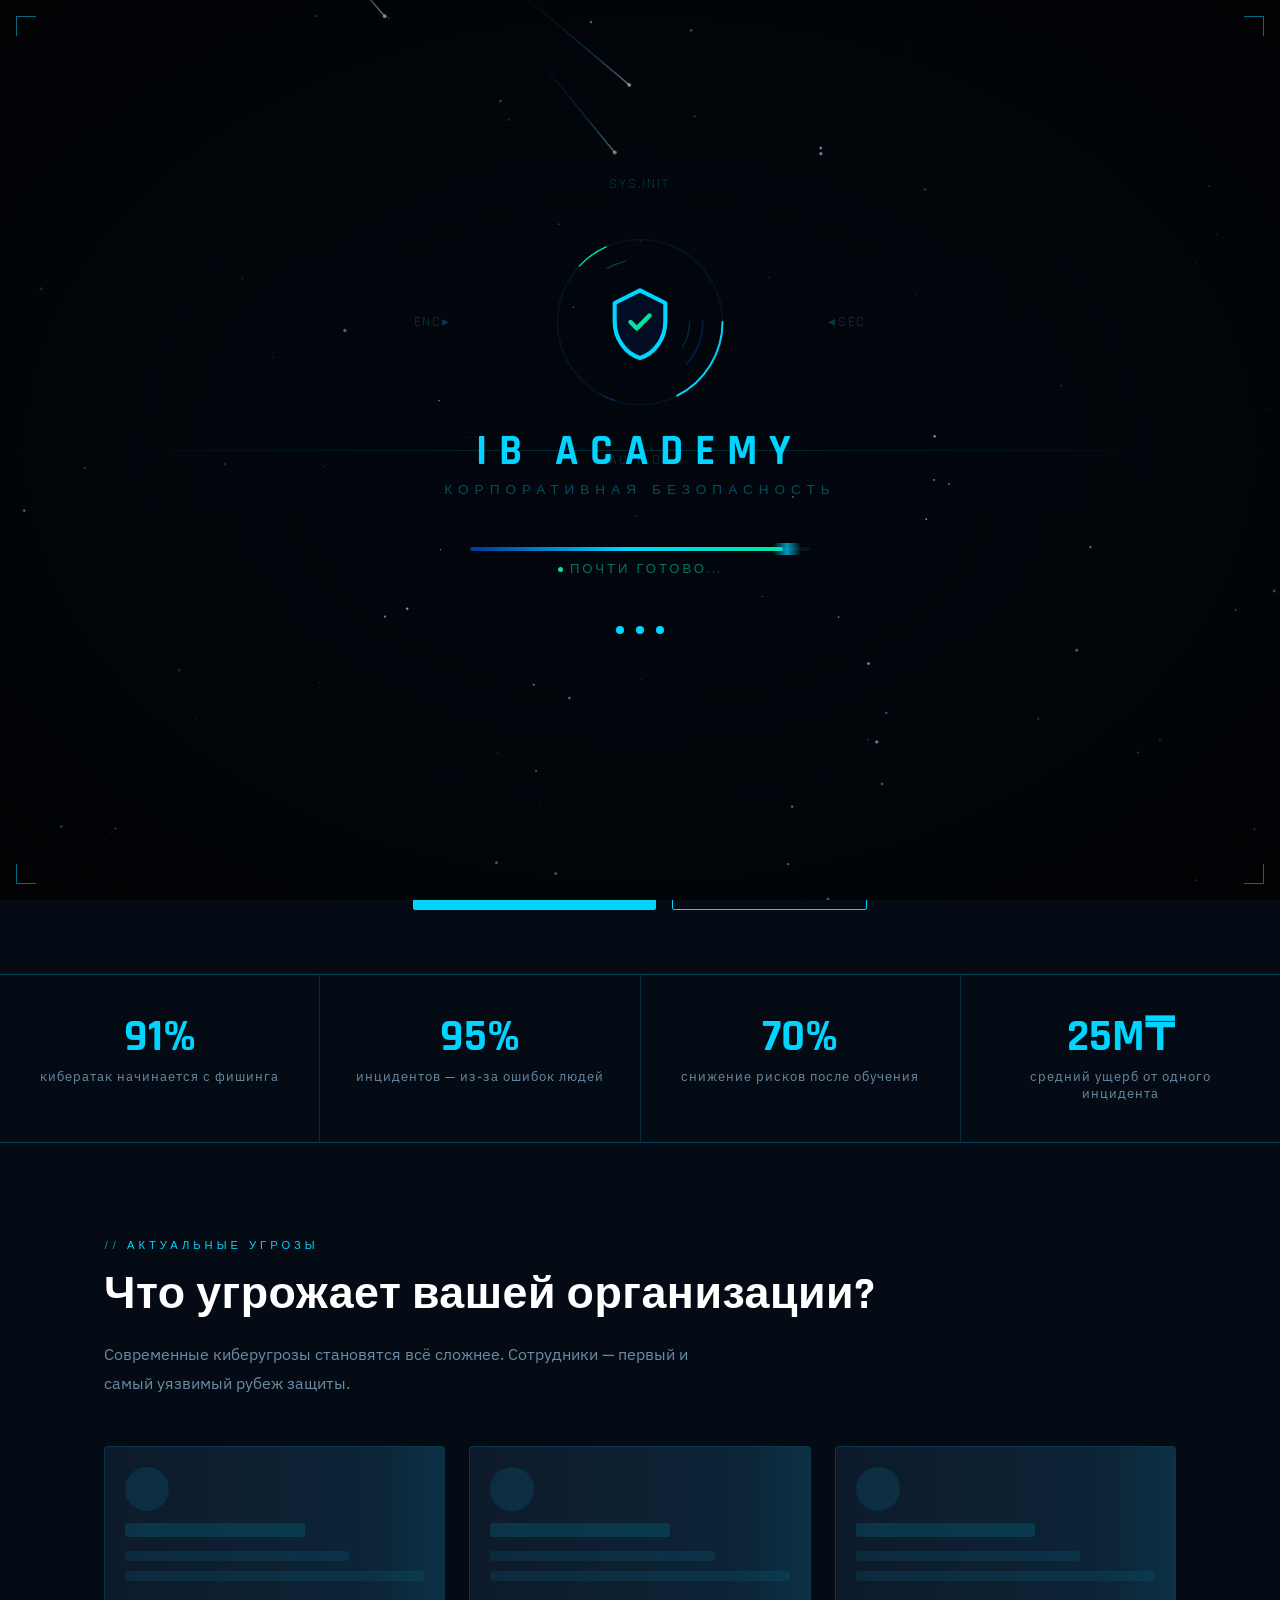
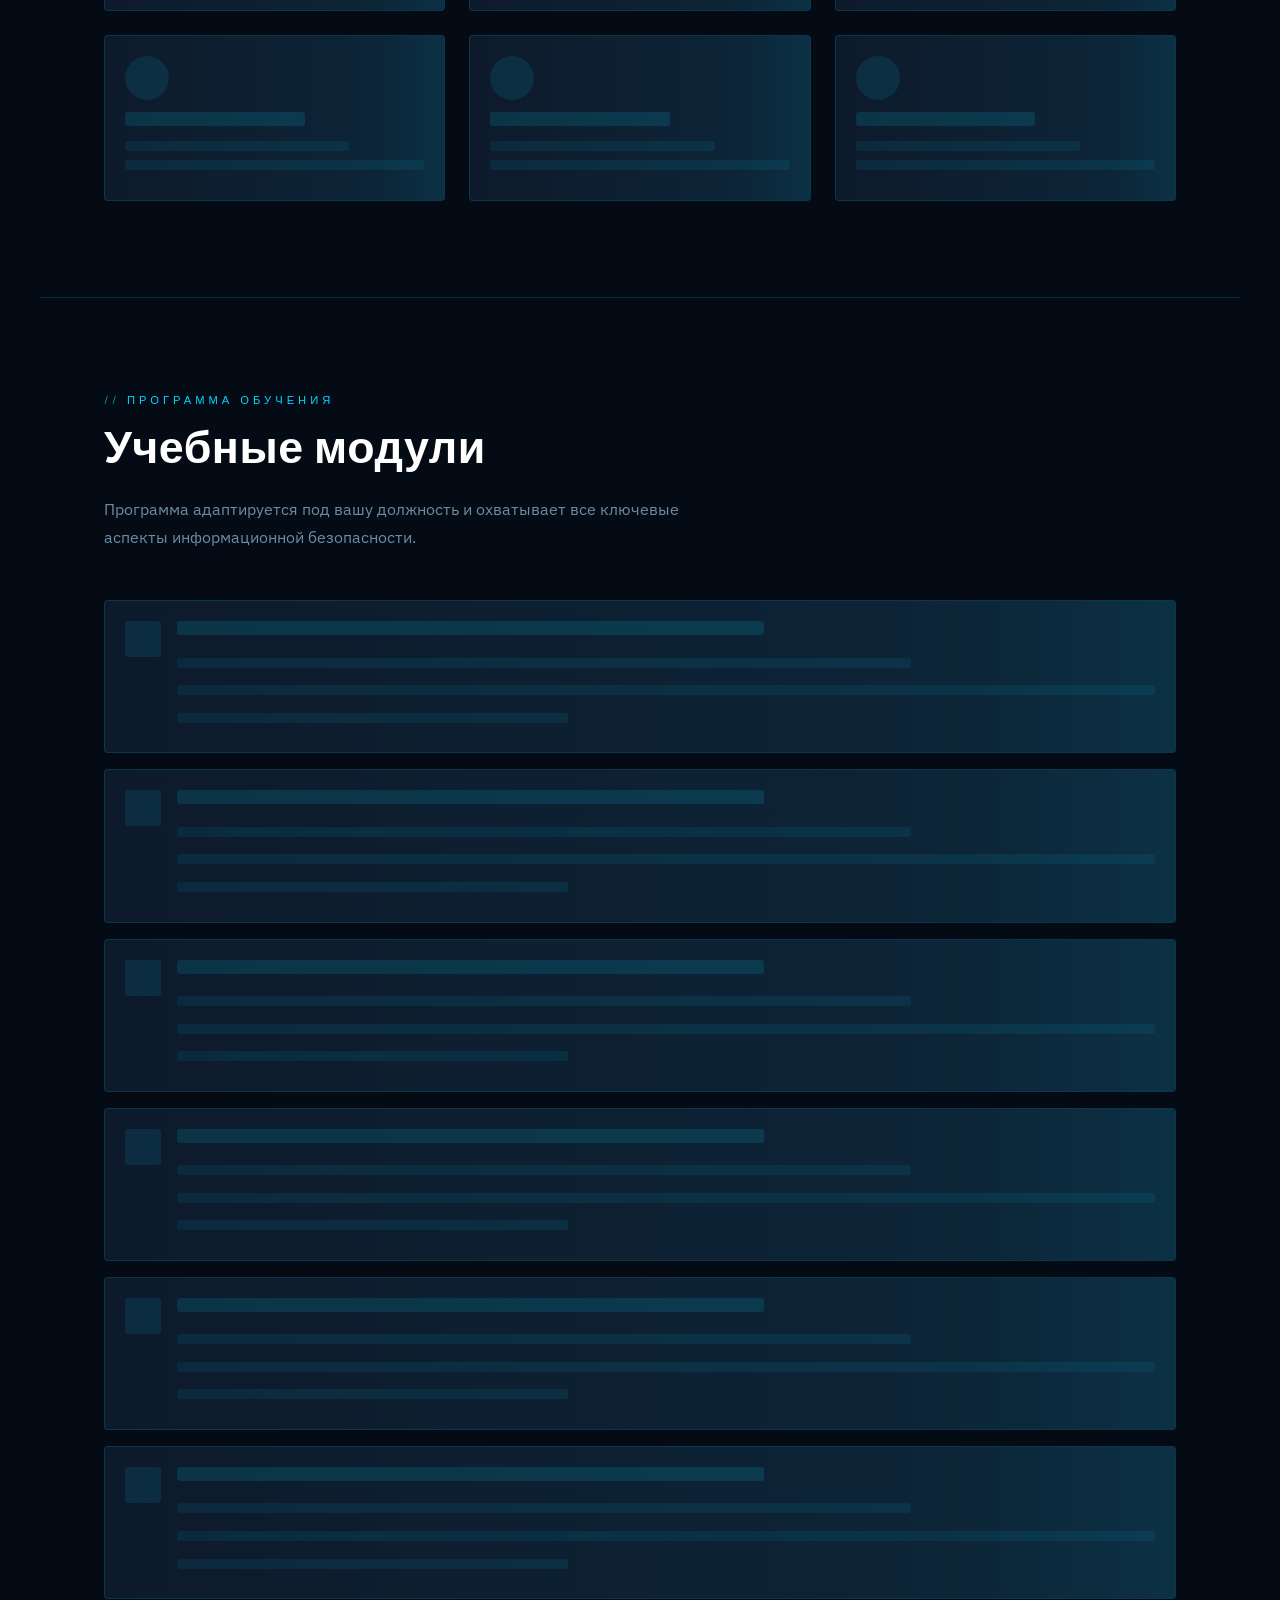
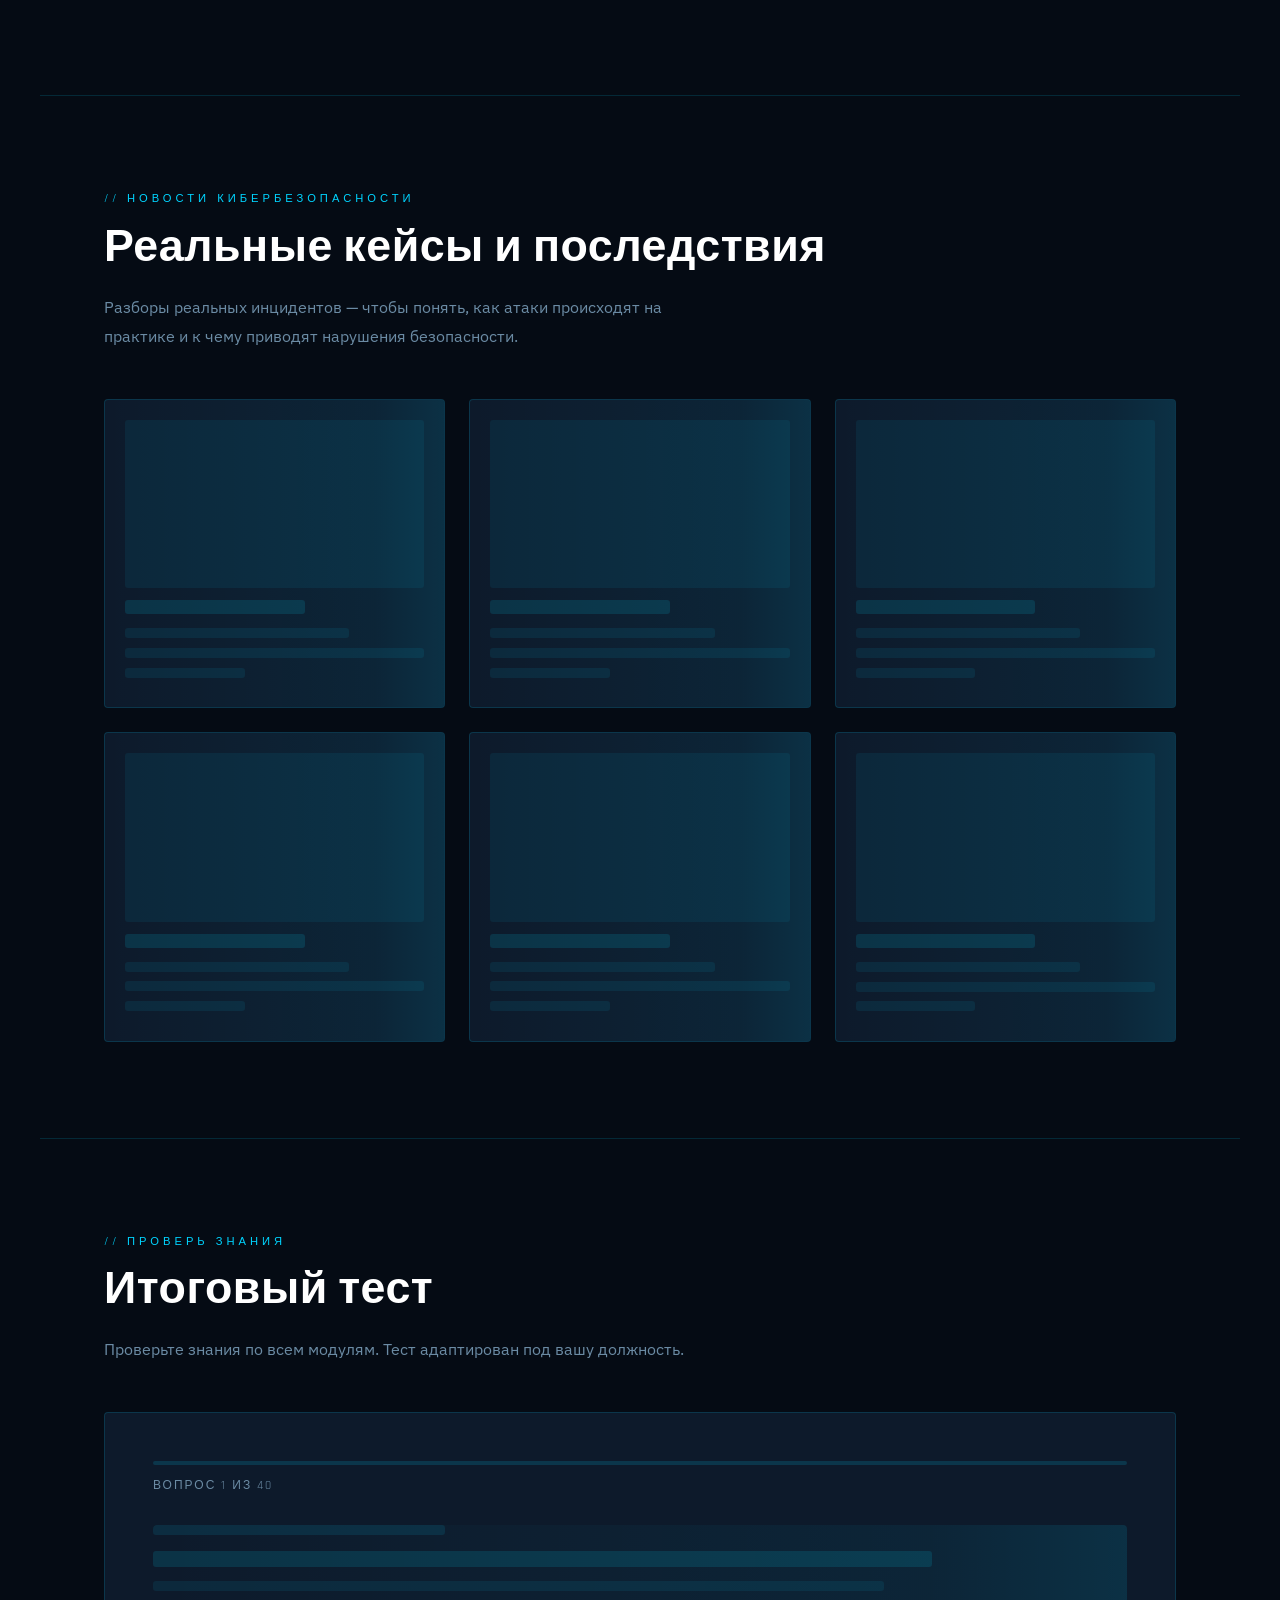
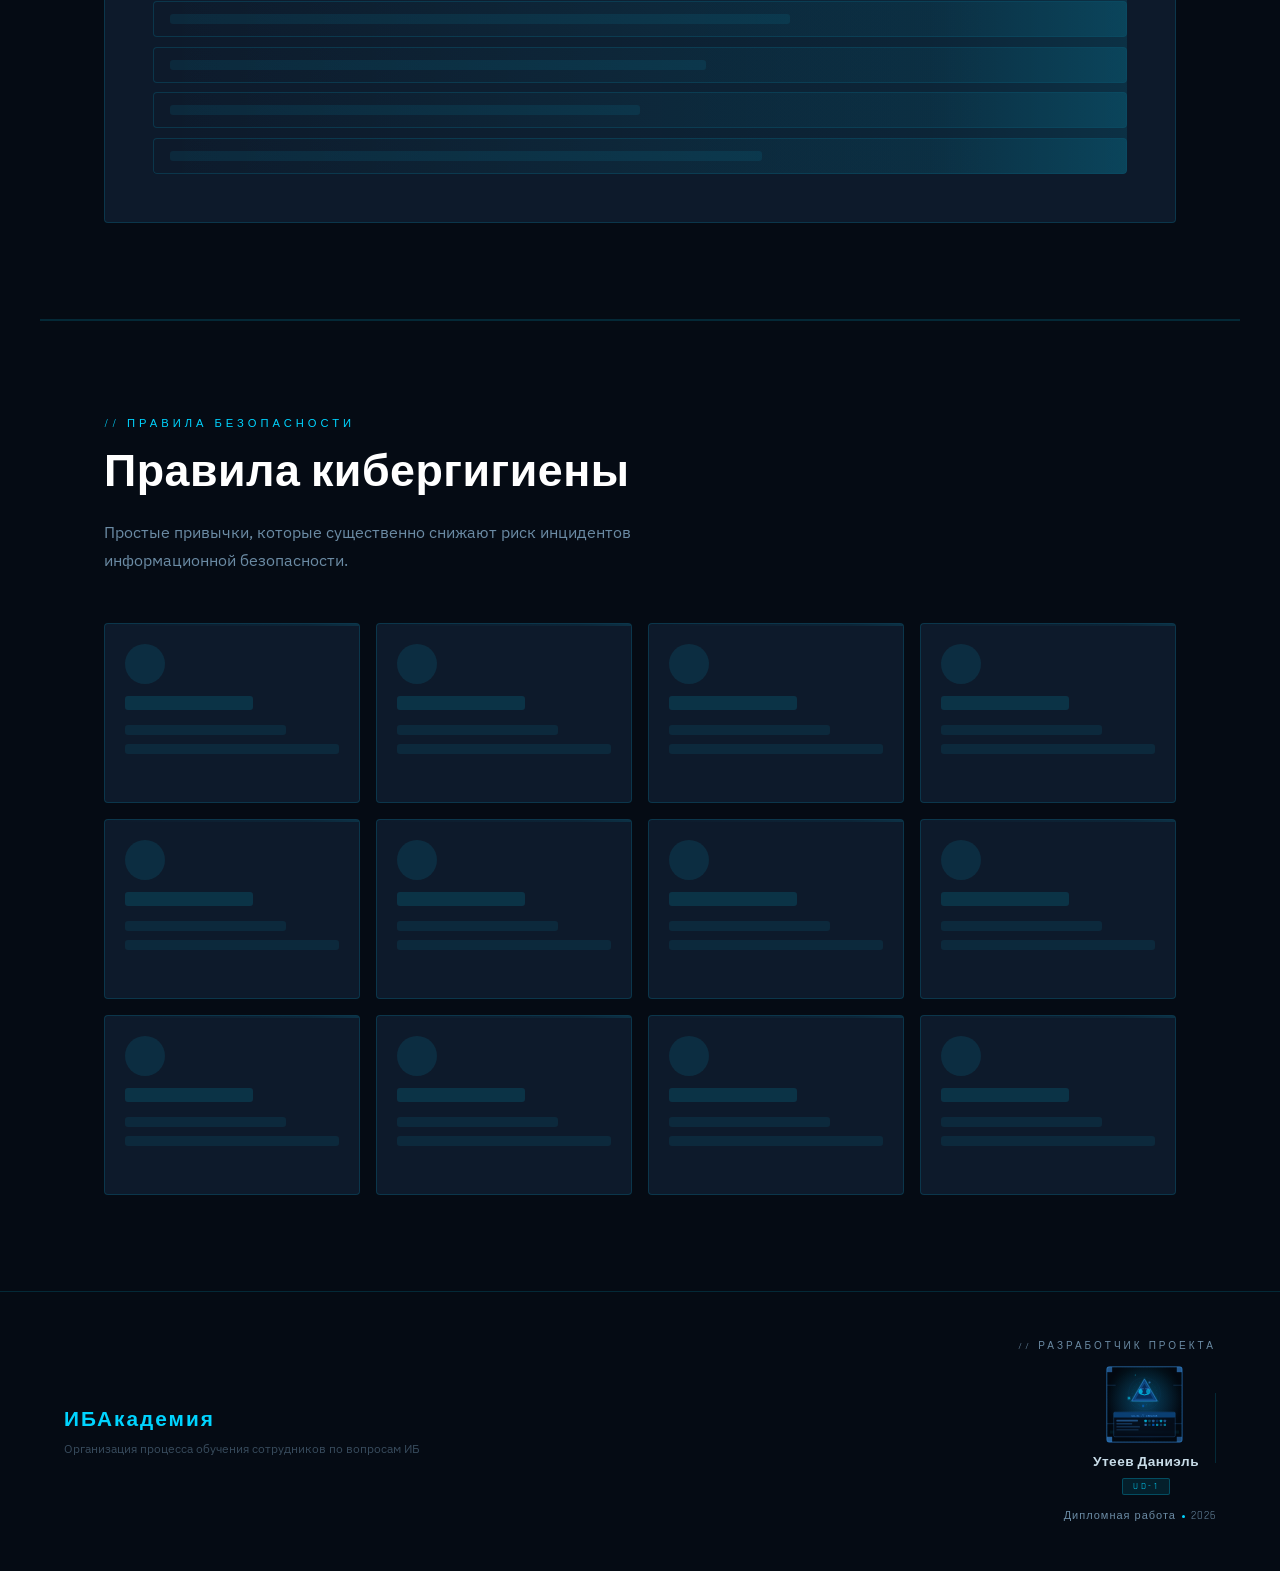
==== commit a26ee488: "Update index.html" ====
--- a/index.html
+++ b/index.html
@@ -1,6 +1,7 @@
 <!-- admin@ibacademy.ru
 h3#/KquAr7Va9i% -->
 <!-- Господин хакер, пожалуйста, не трогайте. Разработчик злой и неадекватный, КУСАЕТСЯ! -->
+<!-- Проект для дипломки, поэтому над защитой и бэком как видите не особо запаривался -->
 <!doctype html>
 <html lang="ru">
   <head>
@@ -885,7 +886,7 @@
         </div>
       </div>
       <div class="footer-dev-section">
-  <div class="footer-dev-label">// разработчики проекта</div>
+  <div class="footer-dev-label">// разработчик проекта</div>
   <div class="footer-dev-people">
 
     <div class="footer-dev-person">
@@ -1091,95 +1092,7 @@
 
     <div class="footer-dev-divider"></div>
 
-    <div class="footer-dev-person">
-      <svg width="80" height="80" viewBox="0 0 80 80" role="img">
-  <title>Афанасьев Артём</title>
-
-  <rect x="2" y="2" width="76" height="76" rx="4" fill="#081a05" stroke="#639922" stroke-width="1"/>
-  <rect x="2" y="2" width="76" height="76" rx="4" fill="none" stroke="#639922" stroke-width="0.5" stroke-dasharray="4 4" opacity="0.35"/>
-
-  <!-- Corner lines -->
-  <line x1="2" y1="20" x2="10" y2="20" stroke="#639922" stroke-width="0.8" opacity="0.5"/>
-  <line x1="70" y1="20" x2="78" y2="20" stroke="#639922" stroke-width="0.8" opacity="0.5"/>
-  <line x1="2" y1="60" x2="10" y2="60" stroke="#639922" stroke-width="0.8" opacity="0.5"/>
-  <line x1="70" y1="60" x2="78" y2="60" stroke="#639922" stroke-width="0.8" opacity="0.5"/>
-
-  <!-- Corner squares (медленное моргание) -->
-  <rect x="2" y="2" width="6" height="6" fill="#639922" opacity="0.7">
-    <animate attributeName="opacity" values="0.7;0.2;0.7" dur="3s" repeatCount="indefinite"/>
-  </rect>
-  <rect x="72" y="2" width="6" height="6" fill="#639922" opacity="0.7">
-    <animate attributeName="opacity" values="0.2;0.7;0.2" dur="3s" repeatCount="indefinite"/>
-  </rect>
-  <rect x="2" y="72" width="6" height="6" fill="#639922" opacity="0.7">
-    <animate attributeName="opacity" values="0.7;0.2;0.7" dur="3.5s" repeatCount="indefinite"/>
-  </rect>
-  <rect x="72" y="72" width="6" height="6" fill="#639922" opacity="0.7">
-    <animate attributeName="opacity" values="0.2;0.7;0.2" dur="3.5s" repeatCount="indefinite"/>
-  </rect>
-
-  <!-- Shield -->
-  <polygon points="40,10 54,20 54,36 40,42 26,36 26,20" fill="#1a3d08" stroke="#639922" stroke-width="1"/>
-  <polygon points="40,15 50,23 50,33 40,38 30,33 30,23" fill="#0f2505" stroke="#3B6D11" stroke-width="0.5"/>
-  <line x1="30" y1="23" x2="50" y2="23" stroke="#639922" stroke-width="0.5" opacity="0.4"/>
-
-  <!-- Eyes (пульсация) -->
-  <ellipse cx="36" cy="28" rx="2" ry="2.5" fill="#97C459" opacity="0.9">
-    <animate attributeName="opacity" values="0.9;0.4;0.9" dur="2.5s" repeatCount="indefinite"/>
-  </ellipse>
-  <ellipse cx="44" cy="28" rx="2" ry="2.5" fill="#97C459" opacity="0.9">
-    <animate attributeName="opacity" values="0.4;0.9;0.4" dur="2.5s" repeatCount="indefinite"/>
-  </ellipse>
-
-  <!-- Brows -->
-  <rect x="35" y="24.5" width="4" height="1" fill="#639922" opacity="0.5"/>
-  <rect x="41" y="24.5" width="4" height="1" fill="#639922" opacity="0.5"/>
-
-  <!-- Smile -->
-  <path d="M36 32 Q40 35 44 32" stroke="#97C459" stroke-width="1.2" fill="none" stroke-linecap="round"/>
-
-  <!-- Info card -->
-  <rect x="12" y="46" width="56" height="24" rx="2" fill="#081a05" stroke="#639922" stroke-width="0.5" opacity="0.6"/>
-  <rect x="12" y="46" width="56" height="5" rx="1" fill="#1a3d08" opacity="0.8"/>
-
-  <!-- Text lines -->
-  <rect x="16" y="54" width="14" height="2" rx="1" fill="#639922" opacity="0.4"/>
-  <rect x="16" y="58" width="20" height="2" rx="1" fill="#639922" opacity="0.25"/>
-  <rect x="16" y="62" width="10" height="2" rx="1" fill="#639922" opacity="0.2"/>
-
-  <!-- Status dots (медленное мерцание) -->
-  <rect x="38" y="54" width="2" height="2" rx="0.5" fill="#97C459" opacity="0.7">
-    <animate attributeName="opacity" values="0.7;0.2;0.7" dur="2s" repeatCount="indefinite"/>
-  </rect>
-  <rect x="42" y="54" width="2" height="2" rx="0.5" fill="#639922" opacity="0.5">
-    <animate attributeName="opacity" values="0.2;0.5;0.2" dur="2.4s" repeatCount="indefinite"/>
-  </rect>
-  <rect x="46" y="54" width="2" height="2" rx="0.5" fill="#97C459" opacity="0.4">
-    <animate attributeName="opacity" values="0.4;0.1;0.4" dur="1.8s" repeatCount="indefinite"/>
-  </rect>
-  <rect x="50" y="54" width="2" height="2" rx="0.5" fill="#639922" opacity="0.3">
-    <animate attributeName="opacity" values="0.1;0.3;0.1" dur="2.2s" repeatCount="indefinite"/>
-  </rect>
-  <rect x="38" y="58" width="2" height="2" rx="0.5" fill="#639922" opacity="0.4">
-    <animate attributeName="opacity" values="0.4;0.1;0.4" dur="2.6s" repeatCount="indefinite"/>
-  </rect>
-  <rect x="42" y="58" width="2" height="2" rx="0.5" fill="#97C459" opacity="0.5">
-    <animate attributeName="opacity" values="0.2;0.5;0.2" dur="1.9s" repeatCount="indefinite"/>
-  </rect>
-  <rect x="46" y="58" width="2" height="2" rx="0.5" fill="#639922" opacity="0.3">
-    <animate attributeName="opacity" values="0.3;0.1;0.3" dur="2.3s" repeatCount="indefinite"/>
-  </rect>
-
-  <!-- Outer glow pulse (очень тихий) -->
-  <rect x="2" y="2" width="76" height="76" rx="4" fill="none" stroke="#639922" stroke-width="1" opacity="0">
-    <animate attributeName="opacity" values="0;0.3;0" dur="4s" repeatCount="indefinite"/>
-  </rect>
-
-  <text x="40" y="49" text-anchor="middle" font-family="monospace" font-size="4" fill="#639922" opacity="0.8">AA-02 // ASSIST</text>
-</svg>
-      <div class="footer-dev-name">Афанасьев Артём</div>
-      <div class="footer-dev-role-assist">AA-2</div>
-    </div>
+    
 
   </div>
   <div class="footer-dev-year">
--- a/styles.css
+++ b/styles.css
@@ -417,6 +417,13 @@
 }
 html {
   scroll-behavior: smooth;
+  scroll-padding-top: 80px;
+}
+
+@media (prefers-reduced-motion: no-preference) {
+  html {
+    scroll-behavior: smooth;
+  }
 }
 
 body {
@@ -658,6 +665,23 @@
   color: var(--accent);
   letter-spacing: 2px;
   text-decoration: none;
+  position: relative;
+  transition: letter-spacing 0.3s ease;
+}
+
+.nav-logo:hover {
+  letter-spacing: 4px;
+}
+
+.nav-logo:active {
+  animation: logoClick 0.5s ease forwards;
+}
+
+@keyframes logoClick {
+  0%   { transform: scale(1);    filter: brightness(1);   }
+  20%  { transform: scale(0.9);  filter: brightness(1.8); }
+  50%  { transform: scale(1.06); filter: brightness(2) drop-shadow(0 0 12px var(--accent)); }
+  100% { transform: scale(1);    filter: brightness(1);   }
 }
 .nav-logo span {
   color: var(--text);
@@ -676,6 +700,35 @@
   color: var(--text-dim);
   text-decoration: none;
   transition: color 0.2s;
+  position: relative;
+}
+
+.nav-links a::after {
+  content: "";
+  position: absolute;
+  bottom: -4px;
+  left: 50%;
+  width: 0;
+  height: 1px;
+  background: var(--accent);
+  transform: translateX(-50%);
+  transition: width 0.3s ease;
+  box-shadow: 0 0 6px var(--accent);
+}
+
+.nav-links a:hover::after {
+  width: 100%;
+}
+
+.nav-links a:active {
+  animation: navClick 0.35s ease forwards;
+}
+
+@keyframes navClick {
+  0%   { transform: scale(1);    color: var(--accent); }
+  30%  { transform: scale(0.88); color: #fff;          }
+  60%  { transform: scale(1.08); color: var(--accent); }
+  100% { transform: scale(1);    color: var(--accent); }
 }
 .nav-links a:hover {
   color: var(--accent);
@@ -1948,6 +2001,11 @@
   height: 120px;
   margin: 0 auto 2rem;
   position: relative;
+  opacity: 0;
+}
+
+.shield-icon.animate {
+  opacity: 1;
   animation:
     shieldFloat 3s ease-in-out infinite,
     shieldGlow 3s ease-in-out infinite;
@@ -1969,6 +2027,9 @@
 .shield-icon svg path:nth-child(3) {
   stroke-dasharray: 40;
   stroke-dashoffset: 40;
+}
+
+.shield-icon.animate svg path:nth-child(3) {
   animation: checkDraw 1.2s cubic-bezier(0.4, 0, 0.2, 1) 0.3s forwards;
 }
 
@@ -3347,13 +3408,21 @@
 
 h1 .line1 {
   display: block;
-  animation: textRevealLine 1.2s cubic-bezier(0.4, 0, 0.2, 1) 0.3s both;
+  opacity: 0;
 }
 
 h1 .line2 {
   display: block;
-  animation: textRevealLine 1.2s cubic-bezier(0.4, 0, 0.2, 1) 1.2s both;
+  opacity: 0;
   color: #fff;
+}
+
+h1 .line1.animate {
+  animation: textRevealLine 1.2s cubic-bezier(0.4, 0, 0.2, 1) 0.1s both;
+}
+
+h1 .line2.animate {
+  animation: textRevealLine 1.2s cubic-bezier(0.4, 0, 0.2, 1) 1s both;
 }
 body.light h1 .line2 {
   color: #0d1a2b;
@@ -4339,3 +4408,76 @@
     opacity: 1;
   }
 }
+:root {
+  scroll-behavior: auto;
+}
+
+* {
+  scroll-behavior: auto;
+}
+/* ============================================================
+   CUSTOM SCROLLBAR
+   ============================================================ */
+
+/* Webkit (Chrome, Edge, Safari) */
+::-webkit-scrollbar {
+  width: 6px;
+  height: 6px;
+}
+
+::-webkit-scrollbar-track {
+  background: var(--bg);
+  border-left: 1px solid rgba(0, 212, 255, 0.05);
+}
+
+::-webkit-scrollbar-thumb {
+  background: linear-gradient(
+    180deg,
+    var(--accent2) 0%,
+    var(--accent) 50%,
+    var(--success) 100%
+  );
+  border-radius: 3px;
+  box-shadow: 0 0 6px rgba(0, 212, 255, 0.4);
+}
+
+::-webkit-scrollbar-thumb:hover {
+  background: linear-gradient(
+    180deg,
+    var(--accent) 0%,
+    var(--success) 100%
+  );
+  box-shadow: 0 0 12px rgba(0, 212, 255, 0.7);
+}
+
+::-webkit-scrollbar-corner {
+  background: var(--bg);
+}
+
+/* Firefox */
+* {
+  scrollbar-width: thin;
+  scrollbar-color: var(--accent) var(--bg);
+}
+
+/* Светлая тема */
+body.light ::-webkit-scrollbar-track {
+  background: var(--surface2);
+}
+
+body.light ::-webkit-scrollbar-thumb {
+  background: linear-gradient(
+    180deg,
+    var(--accent2) 0%,
+    var(--accent) 100%
+  );
+  box-shadow: 0 0 6px rgba(0, 60, 160, 0.3);
+}
+
+body.light ::-webkit-scrollbar-thumb:hover {
+  box-shadow: 0 0 12px rgba(0, 60, 160, 0.5);
+}
+
+body.light * {
+  scrollbar-color: var(--accent) var(--surface2);
+}
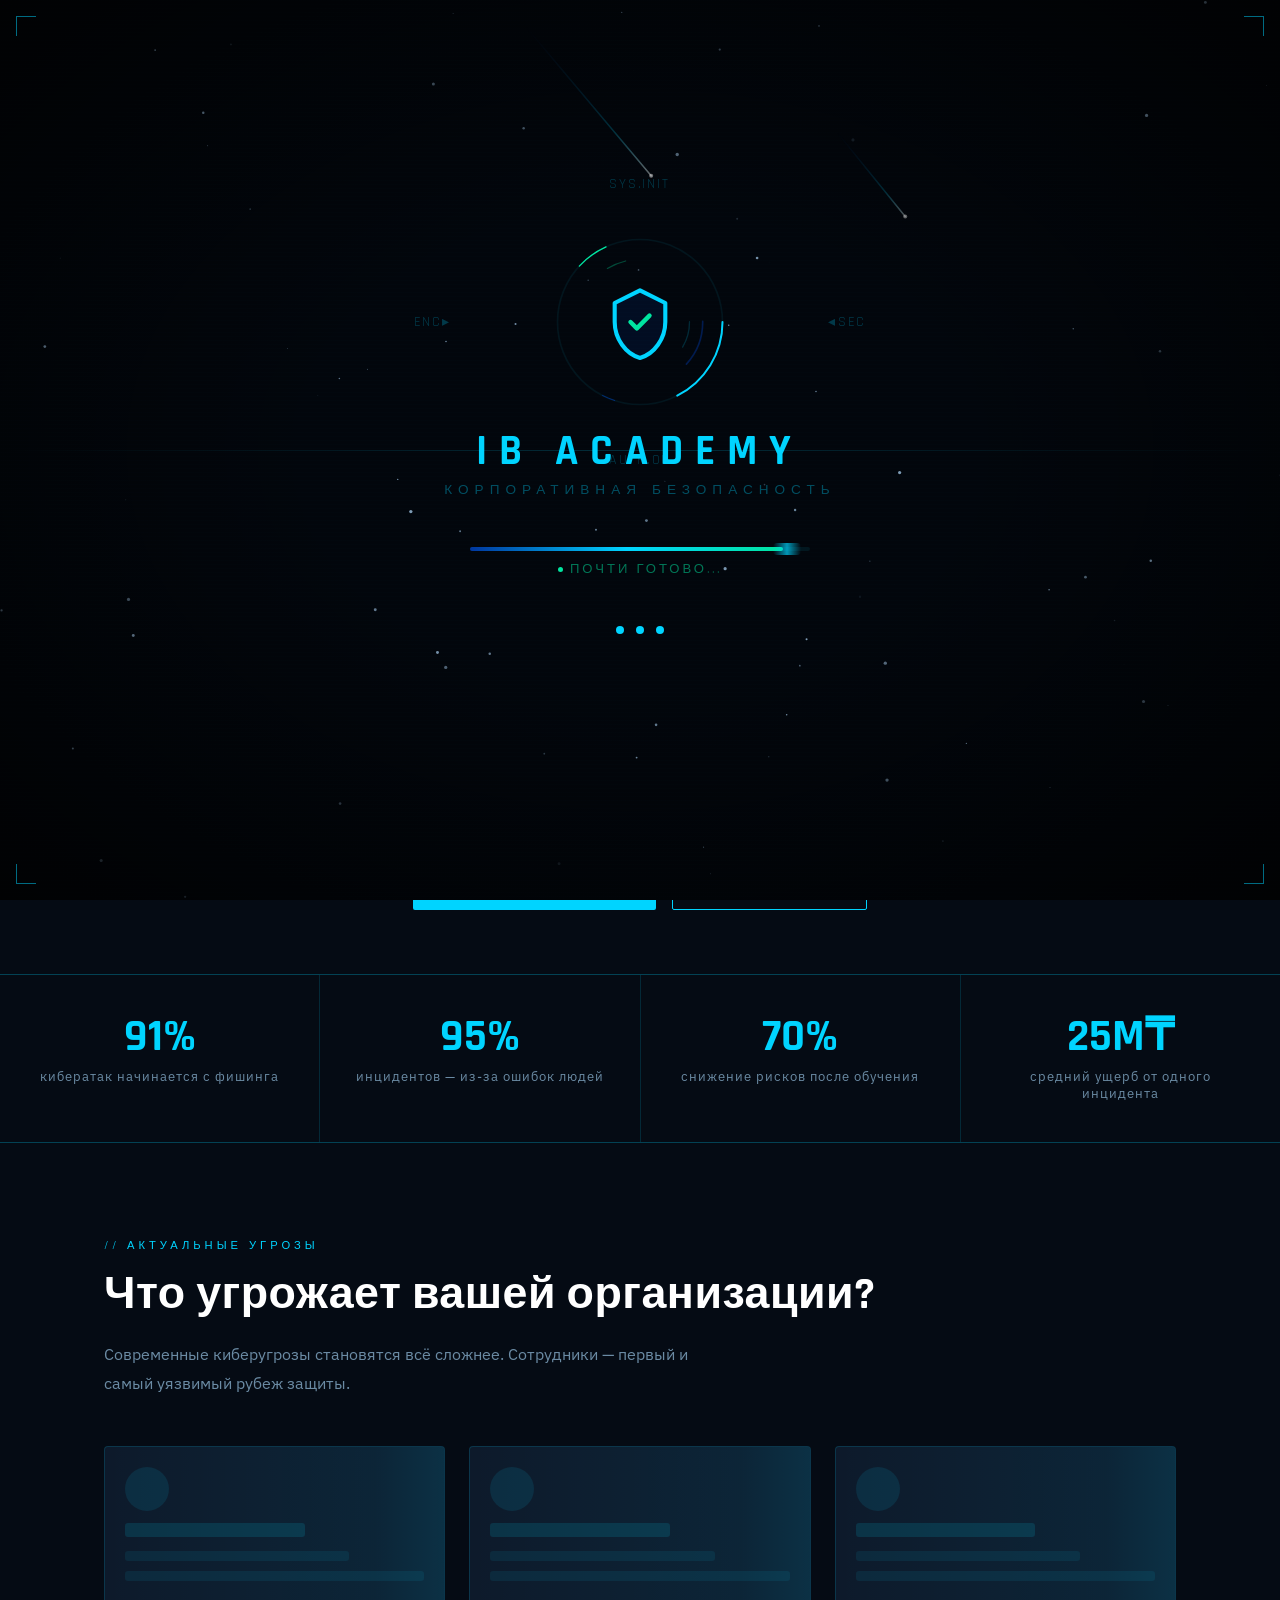
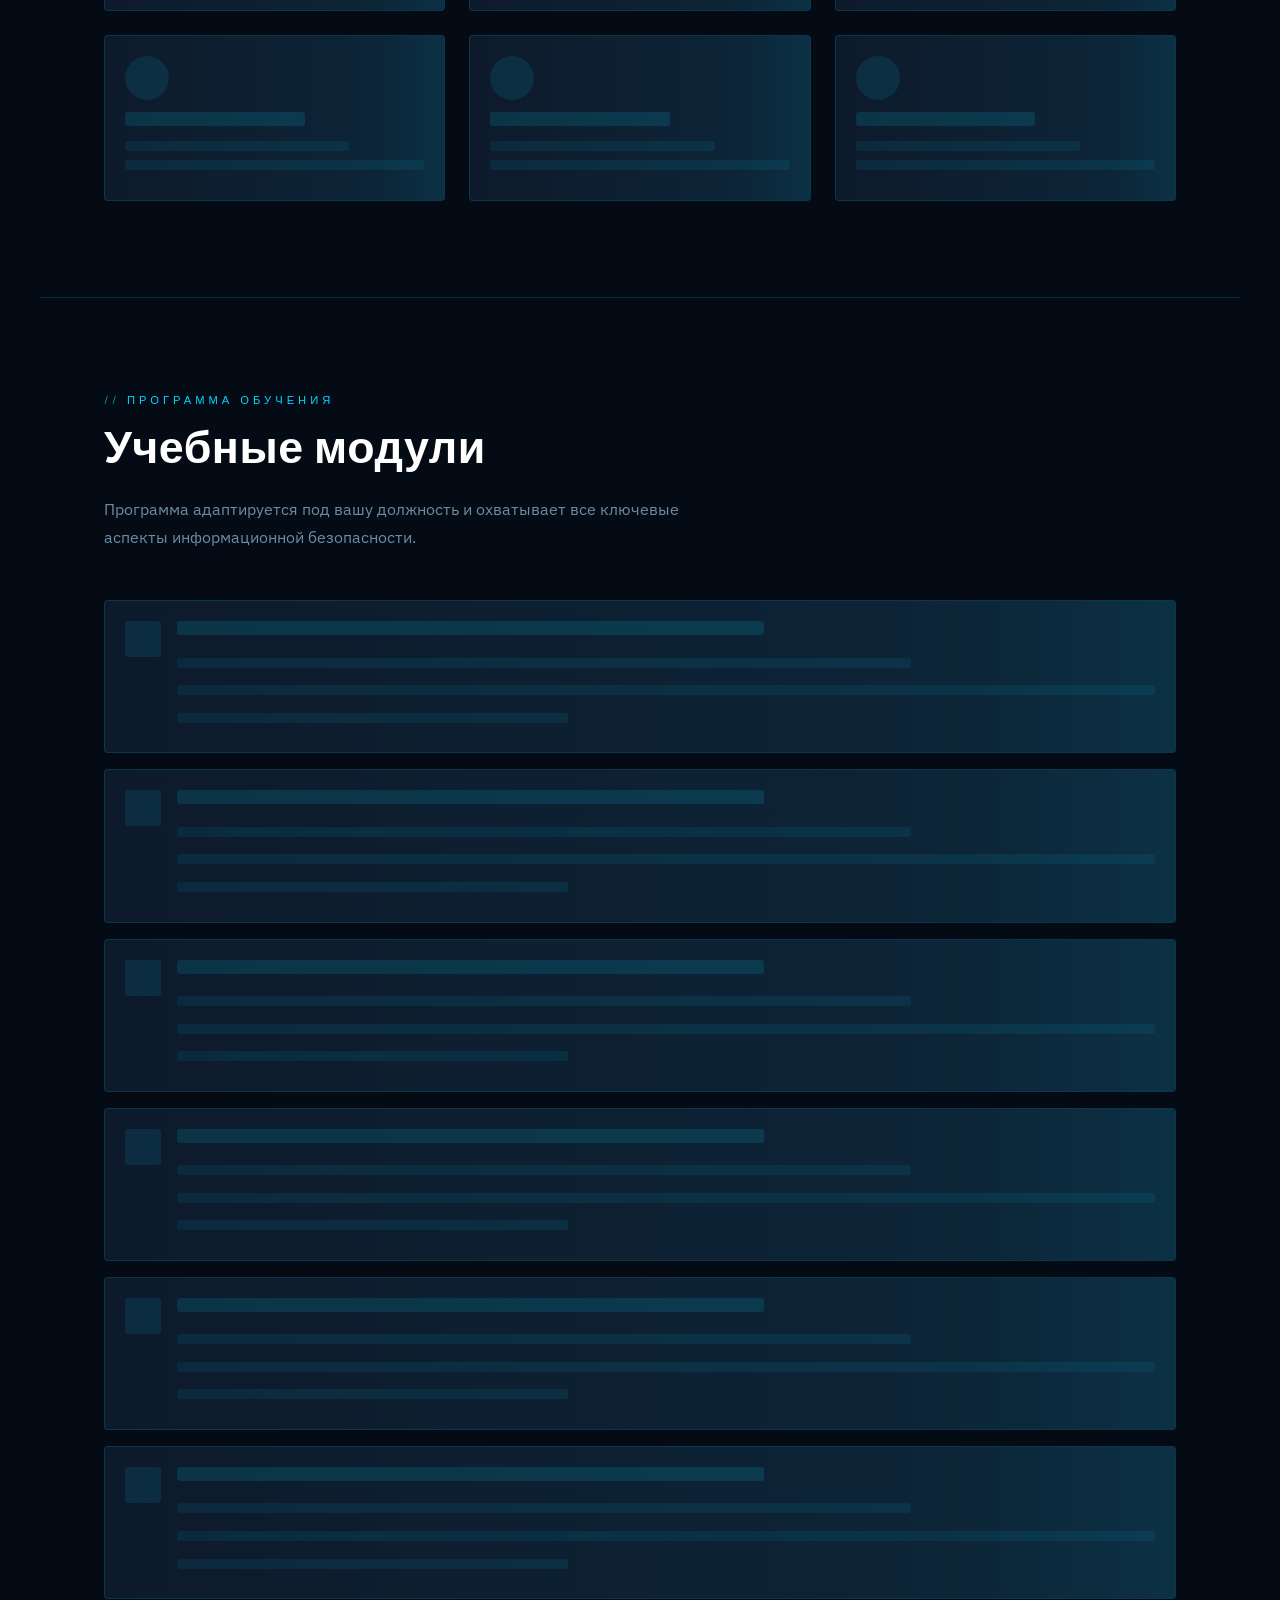
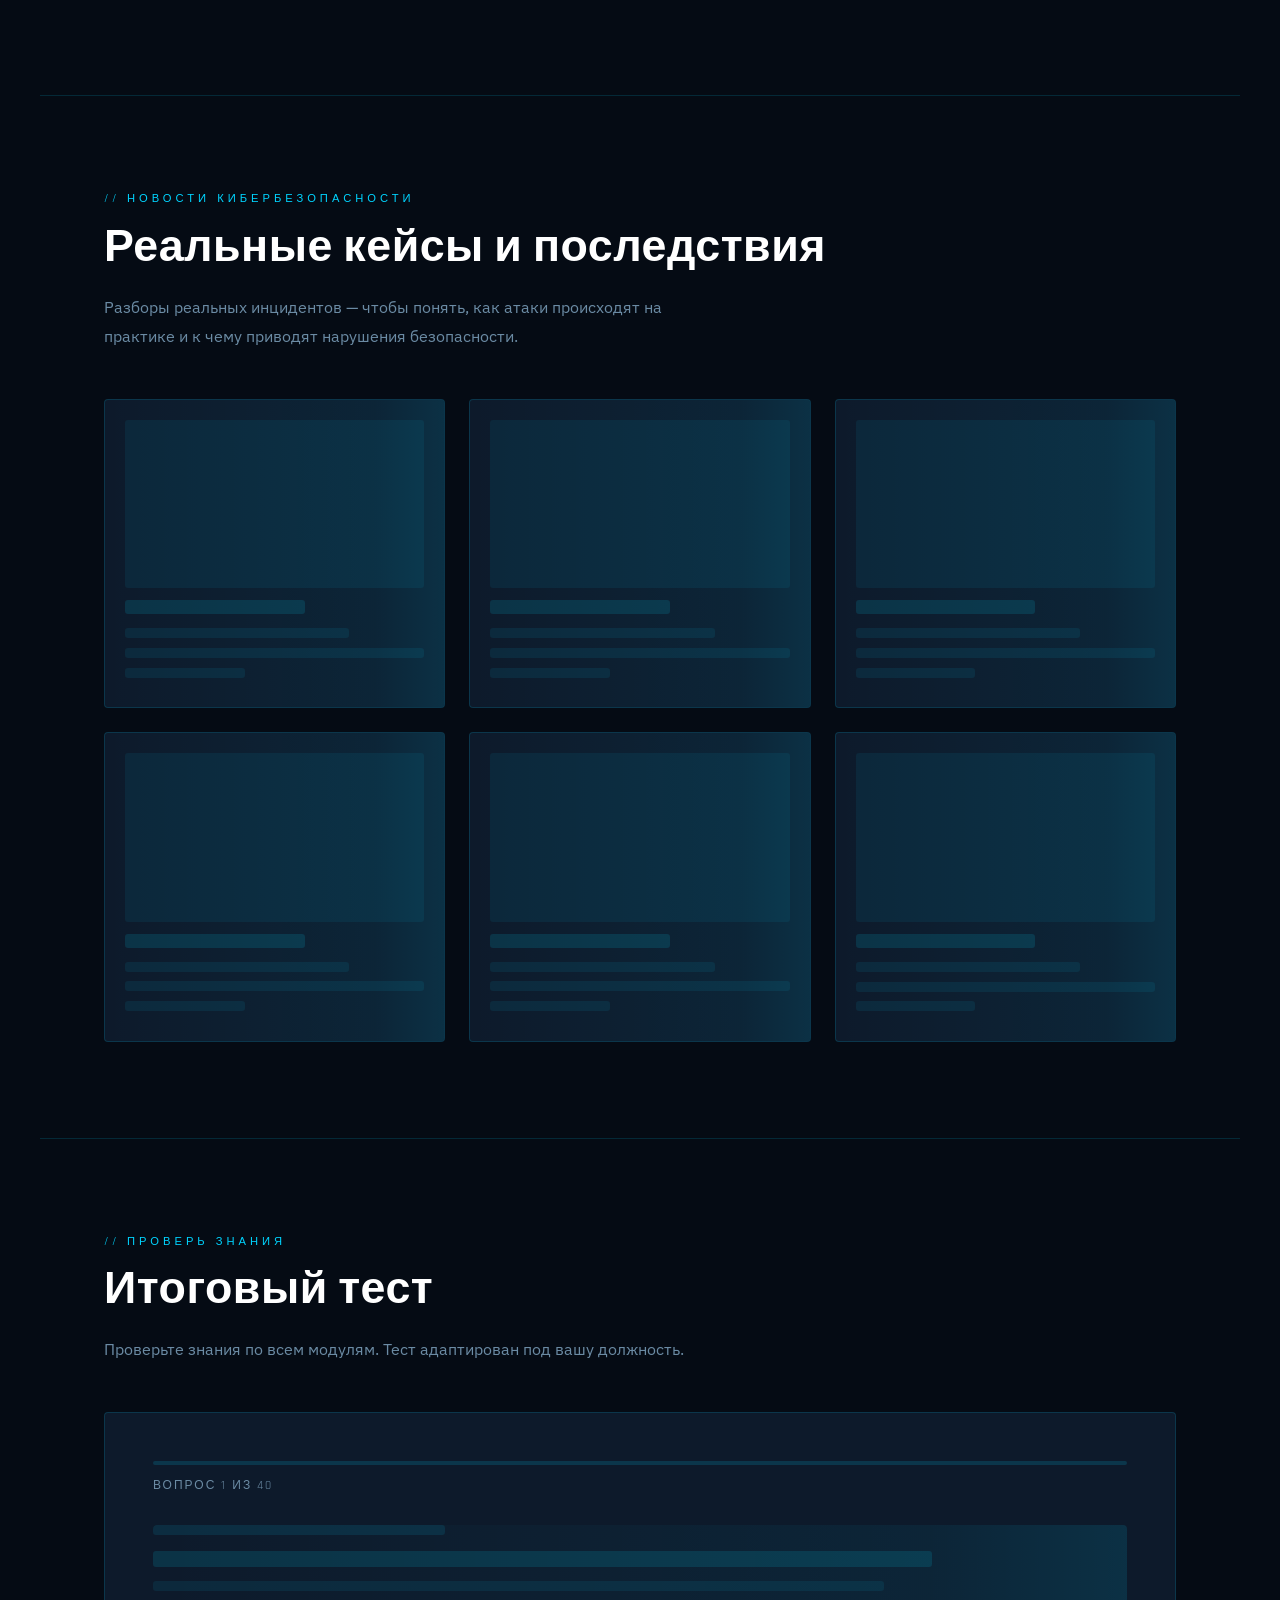
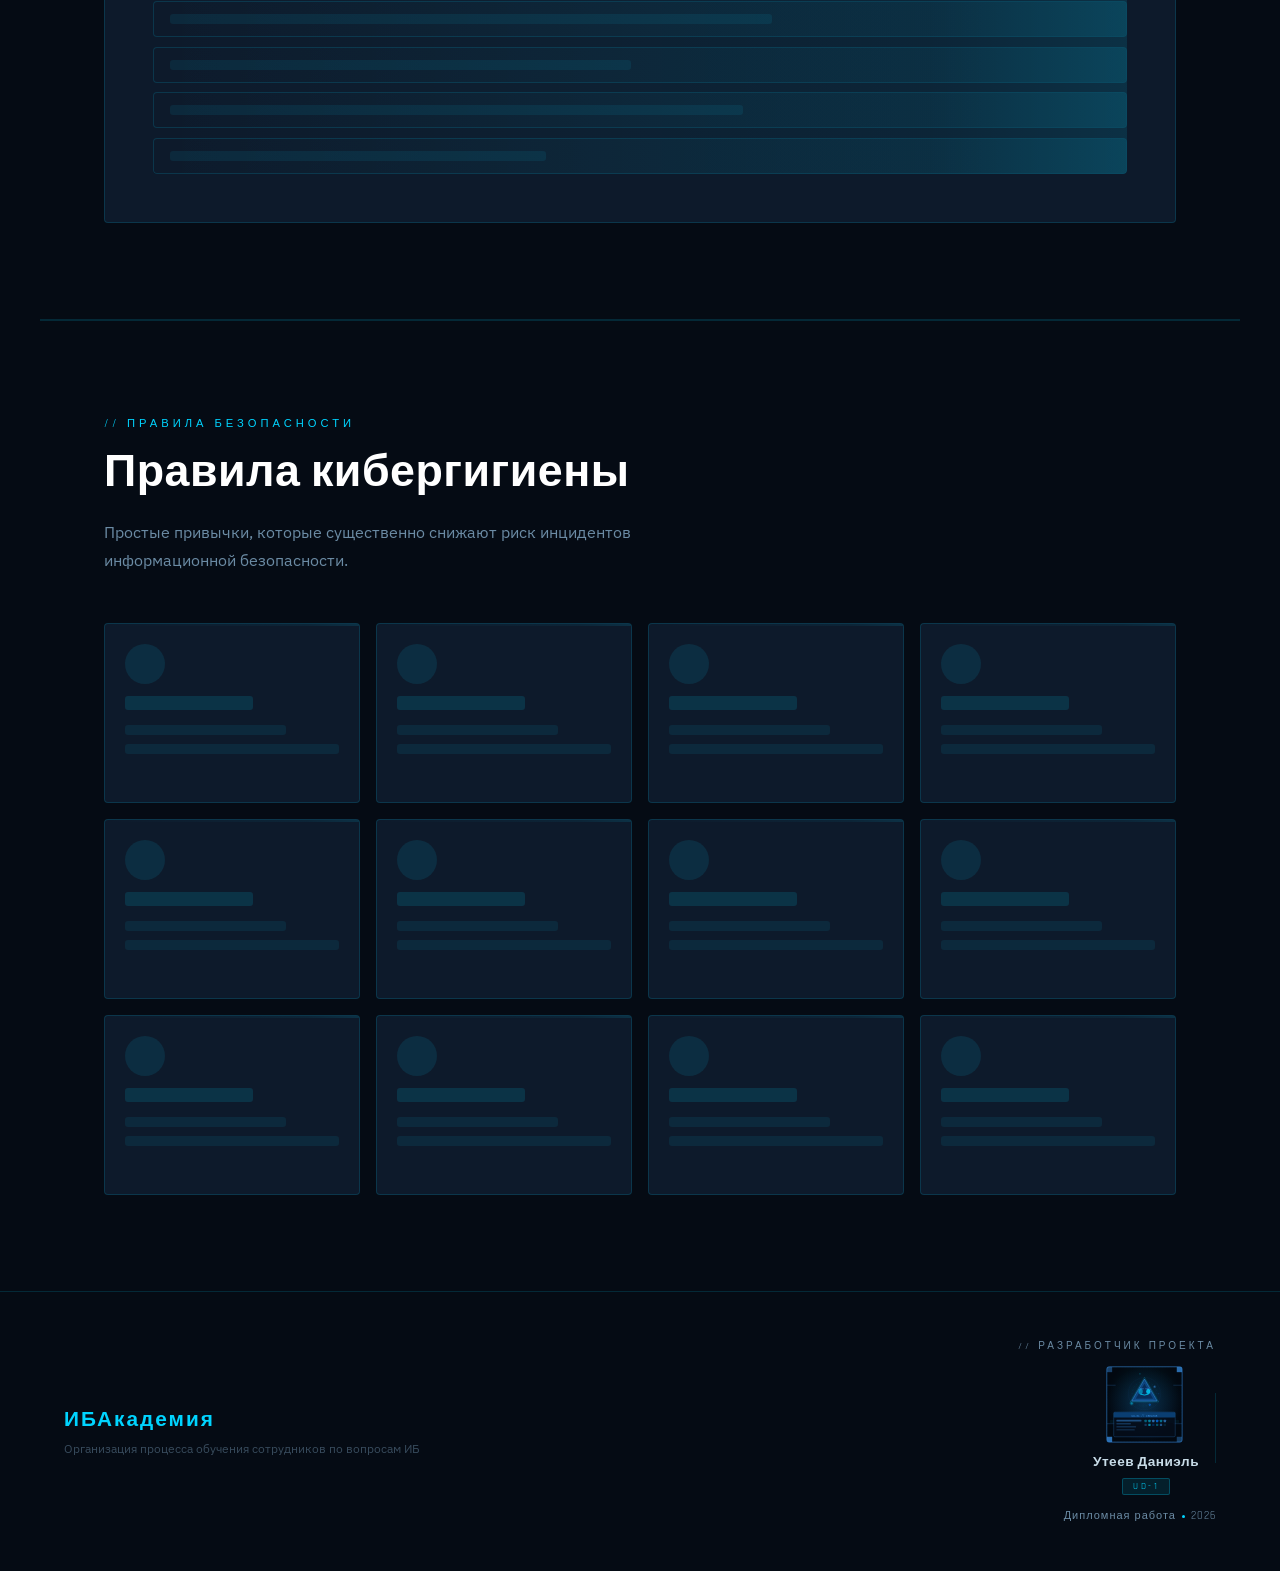
==== commit 6d448656: "Helpers index.html Removed sensitive information comments from index.html." ====
--- a/index.html
+++ b/index.html
@@ -1,5 +1,9 @@
 <!-- admin@ibacademy.ru
-h3#/KquAr7Va9i% -->
+h3#/KquAr7Va9i%
+логин/пароль от админки-->
+<!-- ko-23-012@turan-edu.kz
+ok8zg5wf
+логин/пароль от пользователя с пройденными тестами-->
 <!-- Господин хакер, пожалуйста, не трогайте. Разработчик злой и неадекватный, КУСАЕТСЯ! -->
 <!-- Проект для дипломки, поэтому над защитой и бэком как видите не особо запаривался -->
 <!doctype html>
